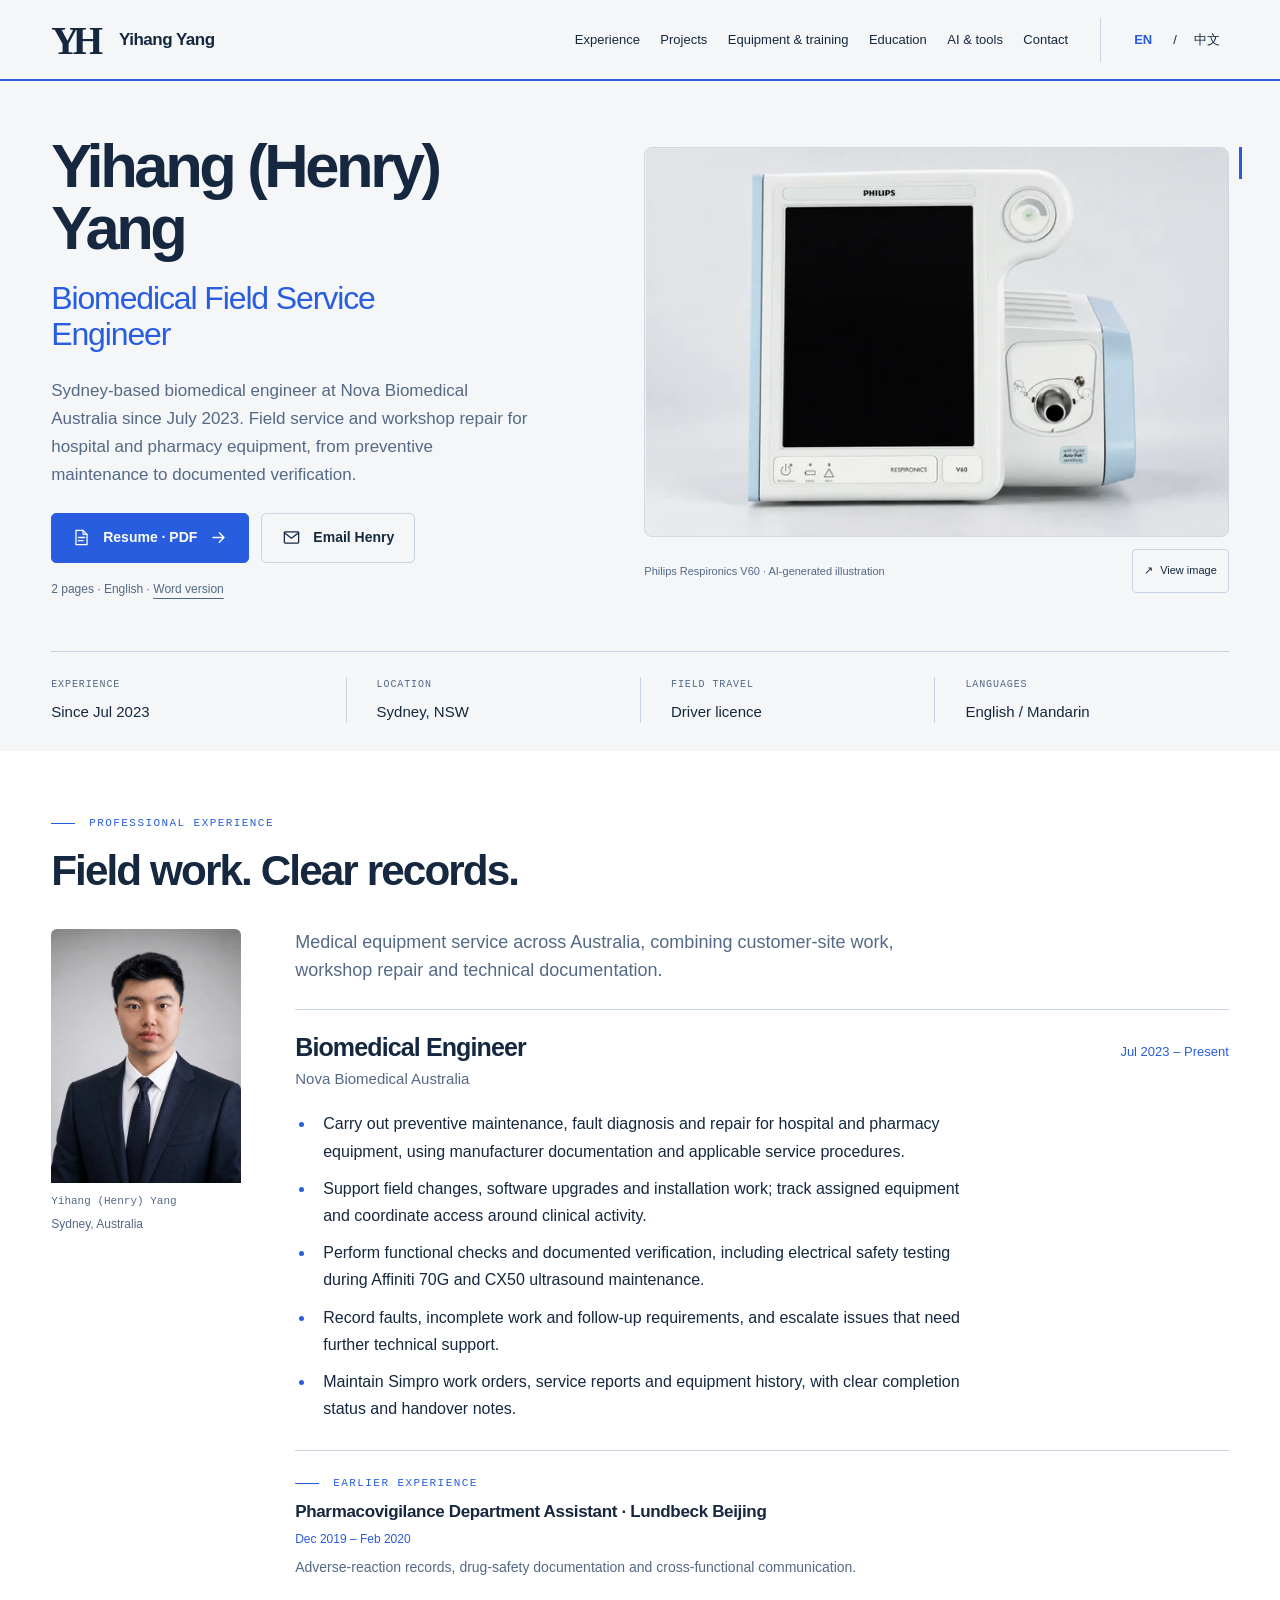
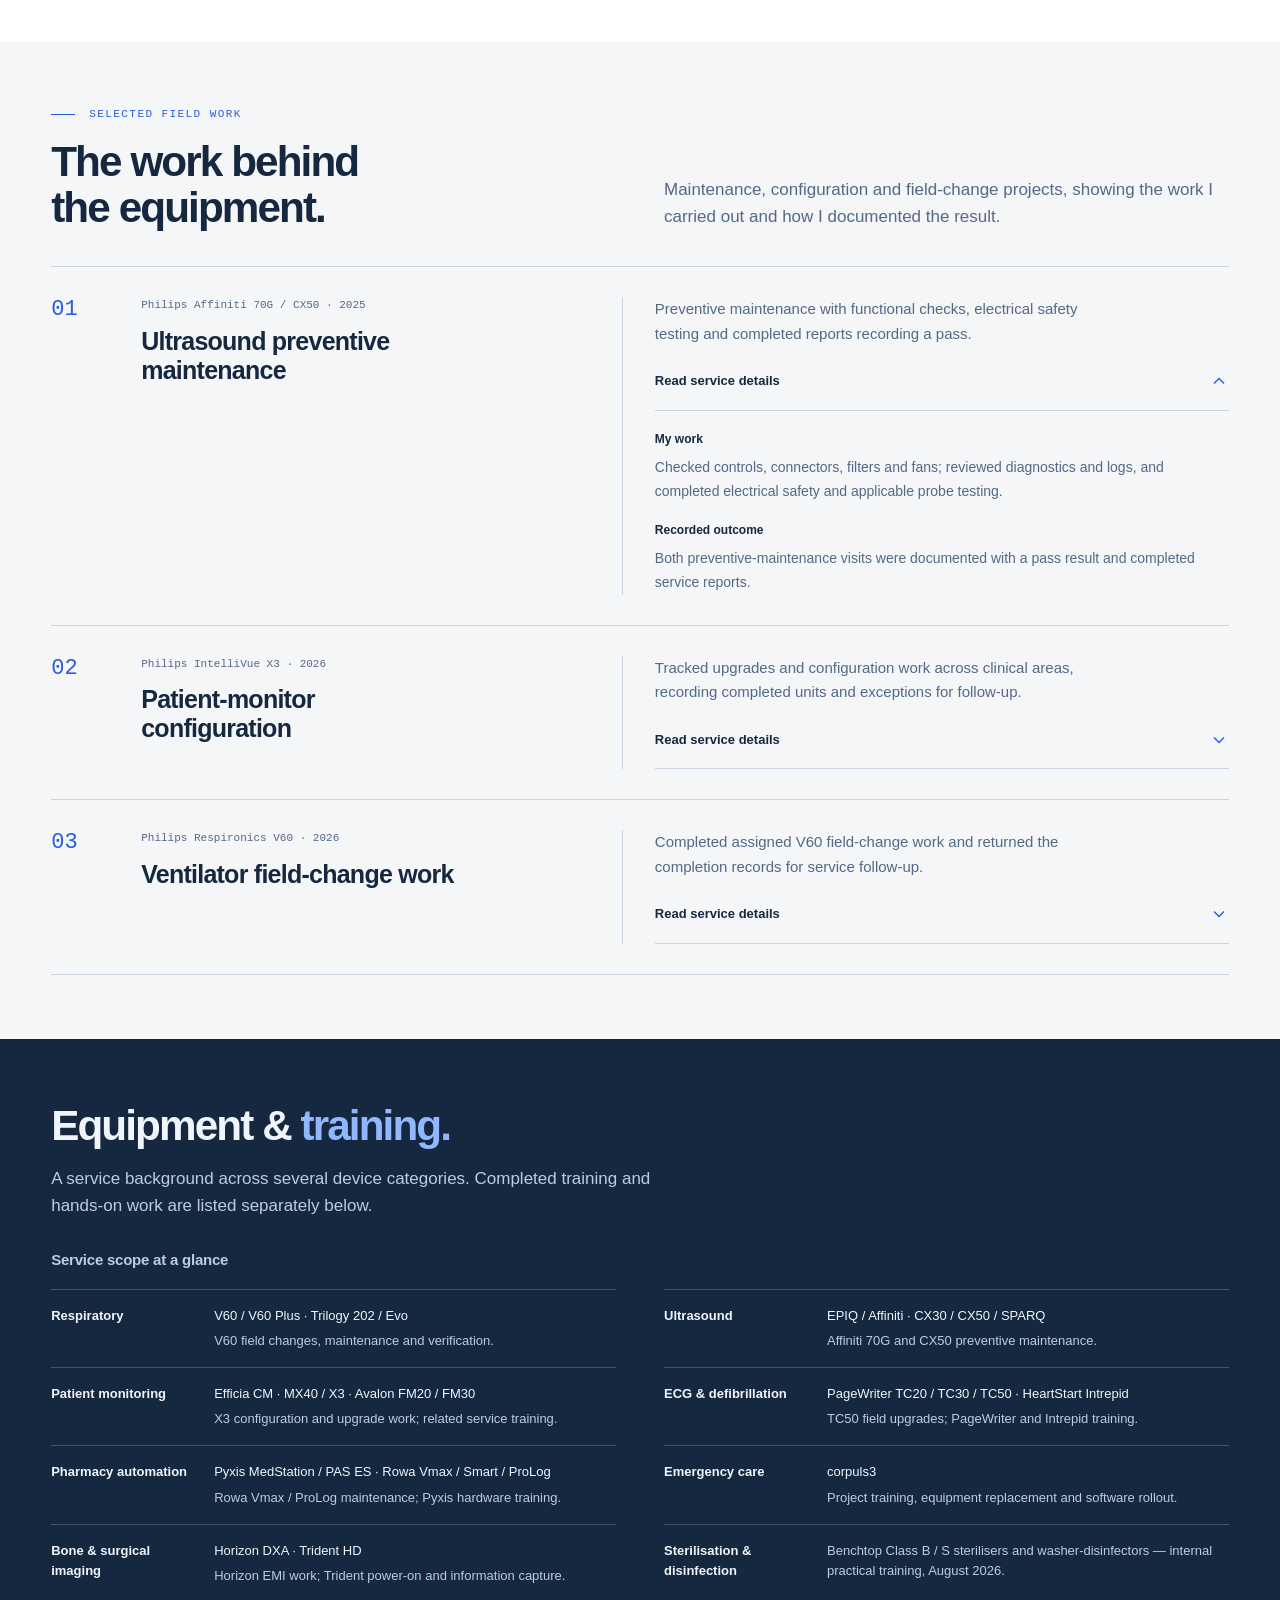
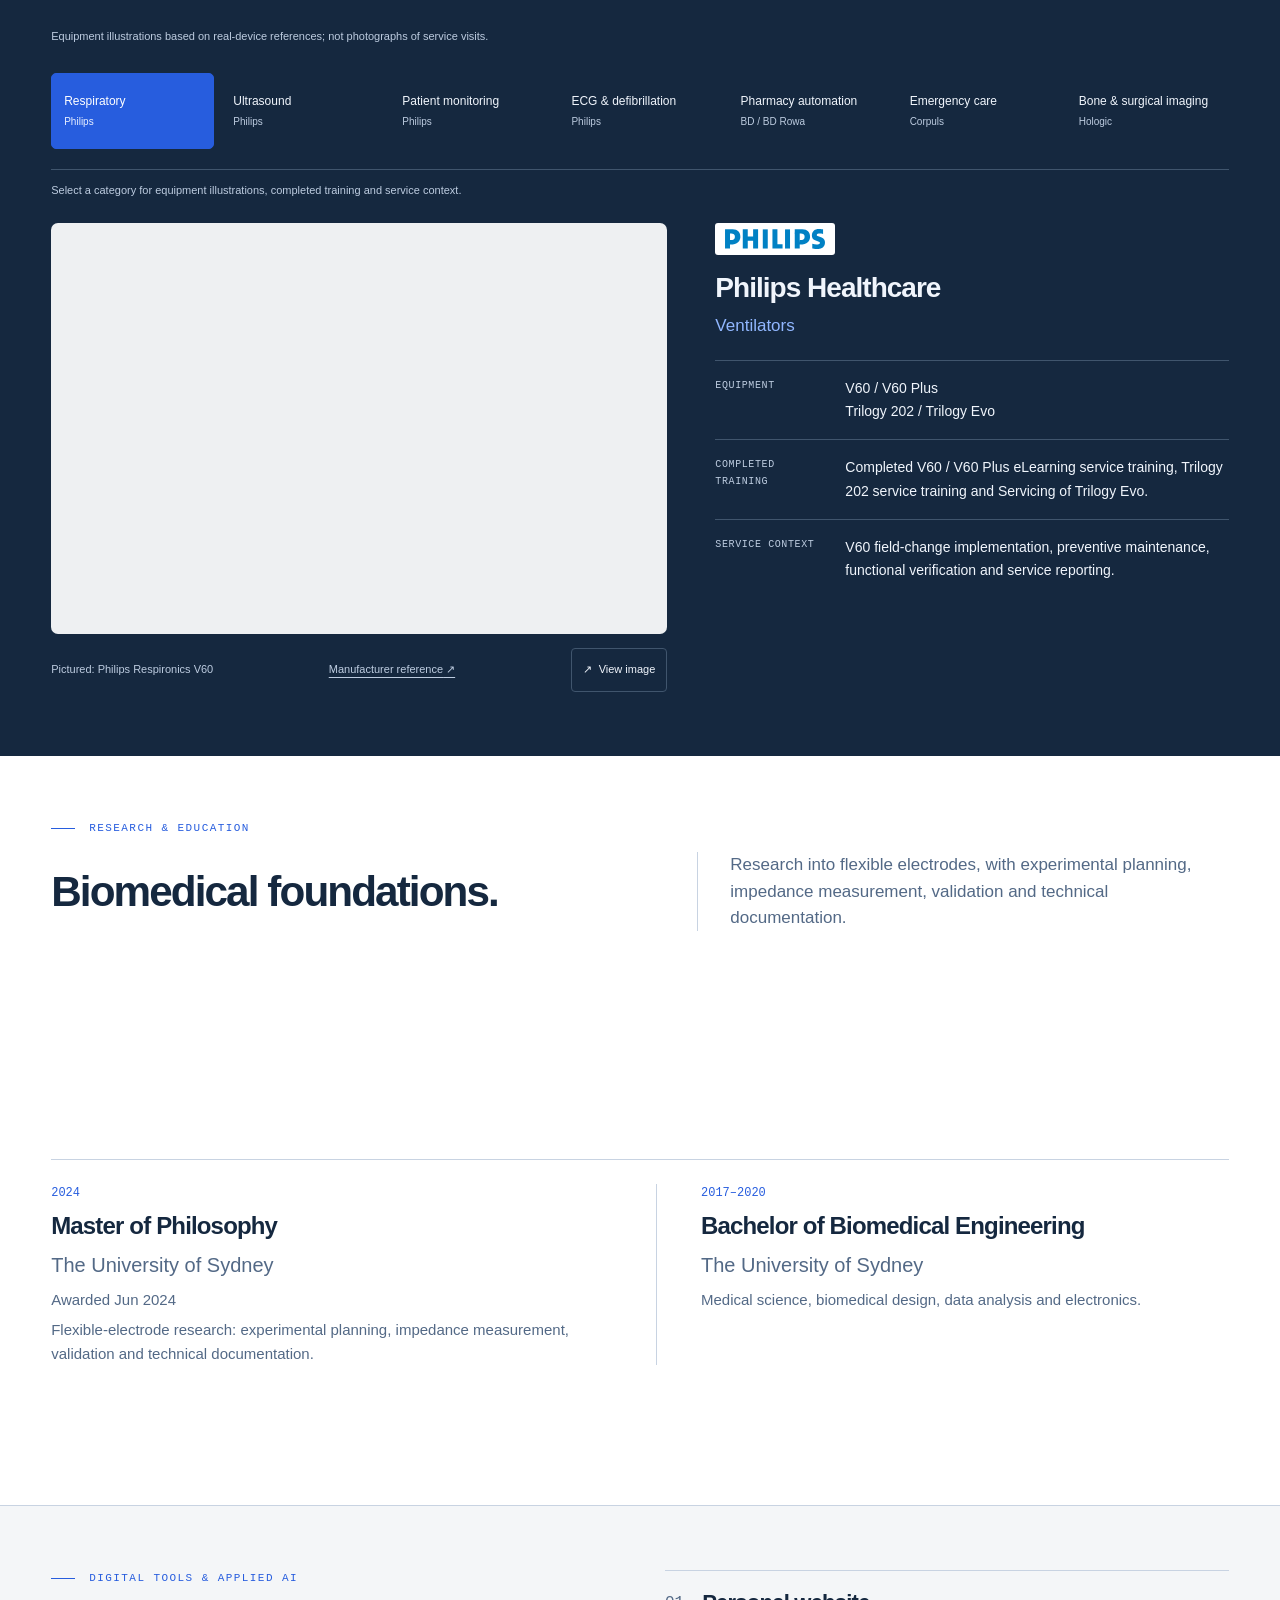
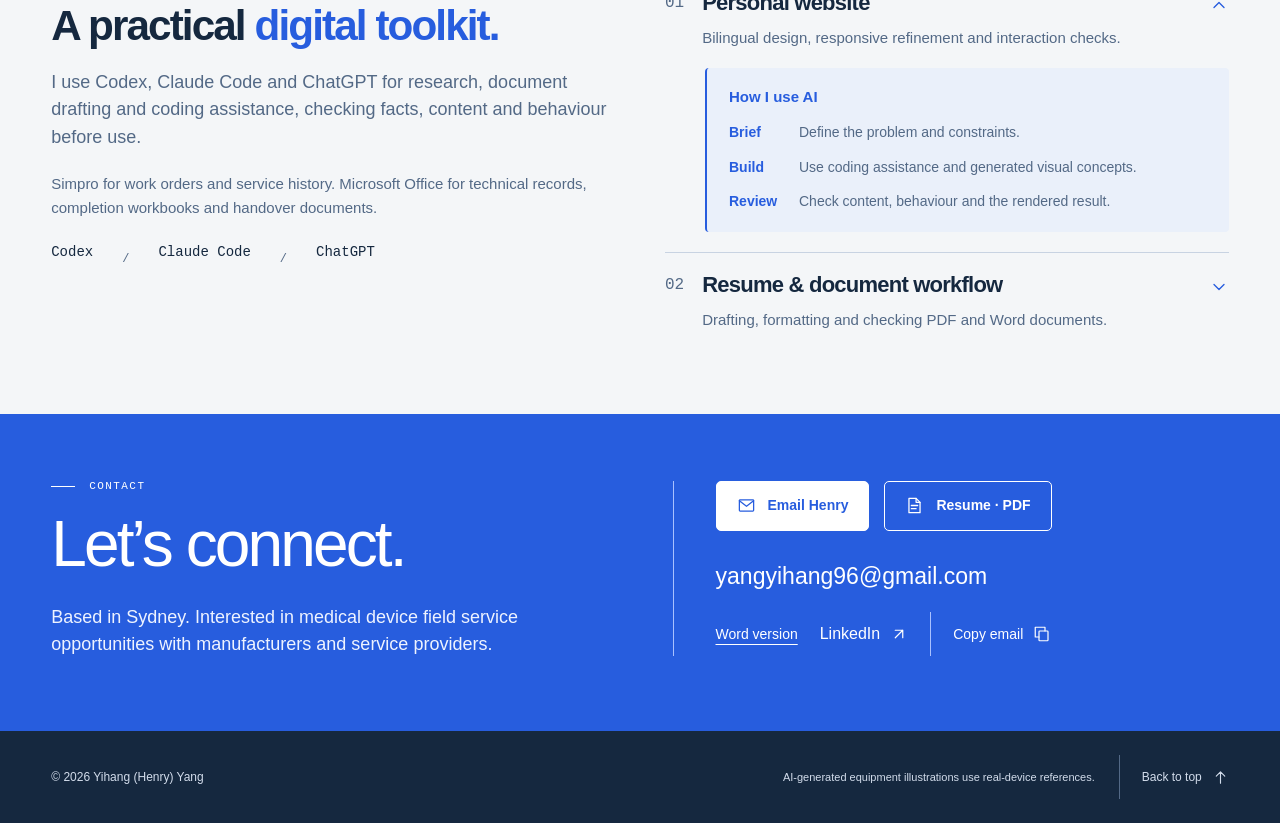
==== index.html @ 57eaf71b "Refine equipment photography and editorial portfolio interface" ====
<!DOCTYPE html>
<html lang="en">
  <head>
    <meta charset="utf-8">
    <meta name="viewport" content="width=device-width, initial-scale=1">
    <title>Yihang (Henry) Yang | Biomedical Field Service Engineer in Sydney</title>
    <meta name="description" content="Sydney-based Biomedical Field Service Engineer with three years at Nova Biomedical Australia. Ultrasound maintenance, patient-monitor upgrades, V60 field changes and documented verification.">
    <meta name="robots" content="index, follow">
    <meta http-equiv="Content-Security-Policy" content="default-src 'self'; base-uri 'self'; object-src 'none'; script-src 'self' 'sha256-/ZKvam4dsc36dxqBtHyh9seQR4iU91aRwgKZR4HlZPI='; script-src-elem 'self' 'sha256-/ZKvam4dsc36dxqBtHyh9seQR4iU91aRwgKZR4HlZPI='; script-src-attr 'none'; style-src 'self'; style-src-elem 'self'; style-src-attr 'none'; img-src 'self'; font-src 'none'; connect-src 'none'; form-action 'none'; frame-src 'none'; child-src 'none'; worker-src 'none'; media-src 'none'; manifest-src 'none'; require-trusted-types-for 'script'; trusted-types default; upgrade-insecure-requests">
    <meta name="referrer" content="strict-origin-when-cross-origin">
    <meta name="theme-color" content="#f4f6f8">
    <link rel="canonical" href="https://yangyihang96.com/">
    <meta property="og:type" content="website">
    <meta property="og:locale" content="en_AU">
    <meta property="og:site_name" content="Yihang Yang">
    <meta property="og:title" content="Yihang (Henry) Yang | Biomedical Field Service Engineer in Sydney">
    <meta property="og:description" content="Sydney-based Biomedical Field Service Engineer with three years at Nova Biomedical Australia. Ultrasound maintenance, patient-monitor upgrades, V60 field changes and documented verification.">
    <meta property="og:url" content="https://yangyihang96.com/">
    <meta property="og:image" content="https://yangyihang96.com/assets/studio-v18/social-v60.jpg">
    <meta property="og:image:secure_url" content="https://yangyihang96.com/assets/studio-v18/social-v60.jpg">
    <meta property="og:image:type" content="image/jpeg">
    <meta property="og:image:width" content="1280">
    <meta property="og:image:height" content="853">
    <meta property="og:image:alt" content="AI-generated Philips Respironics V60 illustration for Yihang Yang’s biomedical engineering portfolio">
    <meta name="twitter:card" content="summary_large_image">
    <meta name="twitter:title" content="Yihang (Henry) Yang | Biomedical Field Service Engineer in Sydney">
    <meta name="twitter:description" content="Sydney-based Biomedical Field Service Engineer with three years at Nova Biomedical Australia. Ultrasound maintenance, patient-monitor upgrades, V60 field changes and documented verification.">
    <meta name="twitter:image" content="https://yangyihang96.com/assets/studio-v18/social-v60.jpg">
    <meta name="twitter:image:alt" content="AI-generated Philips Respironics V60 illustration for Yihang Yang’s biomedical engineering portfolio">
    <link rel="icon" type="image/svg+xml" href="favicon.svg">
    <link rel="alternate icon" href="favicon.ico">
    <link rel="apple-touch-icon" href="apple-touch-icon.png">
    <script type="application/ld+json">
{
  "@context": "https://schema.org",
  "@type": "Person",
  "name": "Yihang (Henry) Yang",
  "alternateName": "Henry Yang",
  "jobTitle": "Biomedical Field Service Engineer",
  "description": "Sydney-based Biomedical Field Service Engineer with three years at Nova Biomedical Australia. Ultrasound maintenance, patient-monitor upgrades, V60 field changes and documented verification.",
  "url": "https://yangyihang96.com/",
  "image": "https://yangyihang96.com/assets/yihang-professional-headshot-formal-4k.jpg",
  "mainEntityOfPage": "https://yangyihang96.com/",
  "email": "mailto:yangyihang96@gmail.com",
  "address": {
    "@type": "PostalAddress",
    "addressLocality": "Sydney",
    "addressRegion": "NSW",
    "addressCountry": "AU"
  },
  "alumniOf": {
    "@type": "CollegeOrUniversity",
    "name": "The University of Sydney"
  },
  "worksFor": {
    "@type": "Organization",
    "name": "Nova Biomedical Australia",
    "url": "https://www.novabiomedical.com.au/"
  },
  "knowsLanguage": ["English", "Mandarin Chinese"],
  "knowsAbout": [
    "Biomedical field service",
    "Medical device maintenance",
    "Preventive maintenance",
    "Fault diagnosis",
    "Medical device repair",
    "Installation support",
    "Functional testing",
    "Performance verification",
    "Service documentation",
    "Simpro work orders"
  ],
  "sameAs": [
    "https://au.linkedin.com/in/henry-yang-9644382bb",
    "https://github.com/yangyihang96"
  ]
}
    </script>
    <script src="theme-init.js?v=portfolio-v18-20260912" integrity="sha384-1i3jTErOg4QQuD1xxvN5LwqWaoPwLPPMC9786uUVnEp7qYMAghSA/XSO4y+CdjpR" crossorigin="anonymous"></script>
    <link rel="stylesheet" href="styles.css?v=portfolio-v18-20260912" integrity="sha384-mA/DAsD6hPO/ApBS6kDN5VhCLO8C8XTMFZVNvoS0FVZcnAGvUdOWLMwhhEdulear" crossorigin="anonymous">
    <script defer src="script.js?v=portfolio-v18-20260912" integrity="sha384-npoXCA+tzReY40ZZki8B86uNLMu+Y4WCM3GyV/TsxQuhyII5bw8MasaJoiR+1OqA" crossorigin="anonymous"></script>
  </head>
  <body id="top" class="studio-site">
    <a class="skip-link" href="#main-content"><span data-i18n="skip">Skip to content</span></a>
    <header class="site-header" data-site-header><div class="header-inner">
      <a class="brand" href="#top"><span class="brand-mark">YH</span><span>Yihang Yang</span></a>
      <div class="header-actions" id="site-menu"><nav class="site-nav" aria-label="Primary navigation"><a href="#experience"><span data-i18n="navExperience">Experience</span></a><a href="#case-notes"><span data-i18n="navService">Projects</span></a><a href="#capabilities"><span data-i18n="navEquipment">Equipment &amp; training</span></a><a href="#study"><span data-i18n="navEducation">Education</span></a><a href="#ai-tools"><span data-i18n="navAi">AI &amp; tools</span></a><a href="#contact"><span data-i18n="navContact">Contact</span></a></nav></div>
      <div class="language-switch" role="group" aria-label="Language switcher"><button type="button" data-language-option="en" aria-pressed="true">EN</button><span aria-hidden="true">/</span><button type="button" data-language-option="zh" aria-pressed="false">中文</button></div>
      <button class="menu-toggle" type="button" data-menu-toggle aria-expanded="false" aria-controls="site-menu" aria-label="Open navigation"><span></span><span></span><span></span></button>
    </div></header>

    <main id="main-content" tabindex="-1">
      <section class="hero" aria-labelledby="hero-title">
        <div class="hero-stage">

          <div class="content hero-content"><div class="hero-main">
            <h1 id="hero-title"><span class="hero-name">Yihang (Henry) Yang</span><span class="hero-role" data-i18n="heroRole">Biomedical Field Service Engineer</span></h1>
            <p class="hero-subtitle" data-i18n="heroIntro">Sydney-based biomedical engineer at Nova Biomedical Australia since July 2023. Field service and workshop repair for hospital and pharmacy equipment, from preventive maintenance to documented verification.</p>
            <div class="hero-actions"><a class="button primary resume-link" href="assets/Henry_Yang_Biomedical_Engineer_Resume.pdf?v=portfolio-v18-20260912" type="application/pdf" download><svg class="icon" viewBox="0 0 24 24" fill="none" stroke="currentColor" stroke-width="1.6" stroke-linecap="round" stroke-linejoin="round" aria-hidden="true"><path d="M14 3H5v18h14V8l-5-5Z"/><path d="M14 3v5h5M8 12h8m-8 4h6"/></svg><span data-i18n="download">Resume · PDF</span><svg class="icon" viewBox="0 0 24 24" fill="none" stroke="currentColor" stroke-width="1.6" stroke-linecap="round" stroke-linejoin="round" aria-hidden="true"><path d="M5 12h14m-6-6 6 6-6 6"/></svg></a><a class="button secondary email-action" href="mailto:yangyihang96@gmail.com?subject=Biomedical%20field%20service%20opportunity"><svg class="icon" viewBox="0 0 24 24" fill="none" stroke="currentColor" stroke-width="1.6" stroke-linecap="round" stroke-linejoin="round" aria-hidden="true"><rect x="3" y="5" width="18" height="14" rx="1"/><path d="m3 6 9 7 9-7"/></svg><span data-i18n="email">Email Henry</span></a></div>
            <p class="resume-format"><span data-i18n="resumeFormat">2 pages · English</span> · <a class="word-link" href="assets/Henry_Yang_Biomedical_Engineer_Resume.docx?v=portfolio-v18-20260912" type="application/vnd.openxmlformats-officedocument.wordprocessingml.document" download><span data-i18n="wordDownload">Word version</span></a></p>
          </div></div>
          <figure class="hero-art">
            <picture class="hero-visual"><img src="assets/studio-v18/v60-1280.webp" srcset="assets/studio-v18/v60-640.webp 640w, assets/studio-v18/v60-1280.webp 1280w" sizes="(max-width: 900px) calc(100vw - 40px), 600px" width="1280" height="853" alt="" fetchpriority="high" loading="eager" decoding="async"></picture>
            <figcaption><span data-i18n="heroArtCaption">Philips Respironics V60 · AI-generated illustration</span><button class="art-zoom" type="button" data-art-zoom hidden><span aria-hidden="true">↗</span> <span data-i18n="viewImage">View image</span></button></figcaption>
          </figure>
        </div>
        <dl class="content hero-meta">
          <div><dt data-i18n="experienceLabel">Experience</dt><dd data-i18n="since">Since Jul 2023</dd></div>
          <div><dt data-i18n="locationLabel">Location</dt><dd>Sydney, NSW</dd></div>
          <div><dt data-i18n="travelLabel">Field travel</dt><dd data-i18n="licence">Driver licence</dd></div>
          <div><dt data-i18n="languagesLabel">Languages</dt><dd data-i18n="languages">English / Mandarin</dd></div>
        </dl>
      </section>

      <section id="experience" class="experience-section section-pad" aria-labelledby="experience-title">
<div class="content"><div class="chapter-heading"><p class="section-label" data-i18n="aboutLabel">Professional experience</p><h2 id="experience-title" data-i18n="experienceTitle">Field work. Clear records.</h2></div>
<div class="career-layout" id="fit-title"><aside class="career-portrait"><figure class="portrait"><img src="assets/yihang-professional-headshot-960.webp" srcset="assets/yihang-professional-headshot-960.webp 960w, assets/yihang-professional-headshot-1400.webp 1400w" sizes="(max-width: 700px) 128px, 168px" width="960" height="1502" alt="Yihang (Henry) Yang" loading="lazy" decoding="async"><figcaption>Yihang (Henry) Yang</figcaption></figure><p class="portrait-caption">Sydney, Australia</p></aside><div class="career-content">
<p class="section-intro" data-i18n="experienceIntro">Medical equipment service across Australia, combining customer-site work, workshop repair and technical documentation.</p>
<article class="current-role"><div class="role-heading"><div><h3 data-i18n="novaRole">Biomedical Engineer</h3><p class="company-name">Nova Biomedical Australia</p></div><p class="experience-date" data-i18n="novaDate">Jul 2023 – Present</p></div>
<ul class="career-bullets"><li data-i18n="novaBullet1">Carry out preventive maintenance, fault diagnosis and repair for hospital and pharmacy equipment, using manufacturer documentation and applicable service procedures.</li><li data-i18n="novaBullet2">Support field changes, software upgrades and installation work; track assigned equipment and coordinate access around clinical activity.</li><li data-i18n="novaBullet3">Perform functional checks and documented verification, including electrical safety testing during Affiniti 70G and CX50 ultrasound maintenance.</li><li data-i18n="novaBullet4">Record faults, incomplete work and follow-up requirements, and escalate issues that need further technical support.</li><li data-i18n="novaBullet5">Maintain Simpro work orders, service reports and equipment history, with clear completion status and handover notes.</li></ul></article>
<div class="earlier-role"><p class="section-label" data-i18n="earlierLabel">Earlier experience</p><h3><span data-i18n="lundbeckRole">Pharmacovigilance Department Assistant</span> · Lundbeck Beijing</h3><p class="experience-date" data-i18n="lundbeckDate">Dec 2019 – Feb 2020</p><p data-i18n="lundbeckIntro">Adverse-reaction records, drug-safety documentation and cross-functional communication.</p></div>
</div></div></div></section>

      <section id="case-notes" class="service-section section-pad" aria-labelledby="service-title"><div class="content"><div class="chapter-heading"><p class="section-label" data-i18n="serviceLabel">Selected field work</p><h2 id="service-title" data-i18n="serviceTitle">The work behind the equipment.</h2><p class="section-intro" data-i18n="serviceIntro">Maintenance, configuration and field-change projects, showing the work I carried out and how I documented the result.</p></div><div class="field-projects"><article class="field-project"><p class="project-index">01</p><div class="project-heading"><p class="project-context" data-i18n="caseUltrasoundContext">Philips Affiniti 70G / CX50 · 2025</p><h3 data-i18n="caseUltrasoundTitle">Ultrasound preventive maintenance</h3></div><div class="project-evidence"><p class="project-summary" data-i18n="caseUltrasoundSummary">Preventive maintenance with functional checks, electrical safety testing and completed reports recording a pass.</p><details open><summary><span data-i18n="caseDetails">Read service details</span><svg class="icon" viewBox="0 0 24 24" fill="none" stroke="currentColor" stroke-width="1.6" aria-hidden="true"><path d="m6 9 6 6 6-6"/></svg></summary><dl class="case-body"><div><dt data-i18n="caseActionLabel">My work</dt><dd data-i18n="caseUltrasoundAction">Checked controls, connectors, filters and fans; reviewed diagnostics and logs, and completed electrical safety and applicable probe testing.</dd></div><div><dt data-i18n="caseResultLabel">Recorded outcome</dt><dd data-i18n="caseUltrasoundResult">Both preventive-maintenance visits were documented with a pass result and completed service reports.</dd></div></dl></details></div></article><article class="field-project"><p class="project-index">02</p><div class="project-heading"><p class="project-context" data-i18n="caseMonitorContext">Philips IntelliVue X3 · 2026</p><h3 data-i18n="caseMonitorTitle">Patient-monitor configuration</h3></div><div class="project-evidence"><p class="project-summary" data-i18n="caseMonitorSummary">Tracked upgrades and configuration work across clinical areas, recording completed units and exceptions for follow-up.</p><details><summary><span data-i18n="caseDetails">Read service details</span><svg class="icon" viewBox="0 0 24 24" fill="none" stroke="currentColor" stroke-width="1.6" aria-hidden="true"><path d="m6 9 6 6 6-6"/></svg></summary><dl class="case-body"><div><dt data-i18n="caseActionLabel">My work</dt><dd data-i18n="caseMonitorAction">Worked through assigned X3 configuration and upgrade lists, checked device options and maintained completion workbooks for the clinical areas.</dd></div><div><dt data-i18n="caseResultLabel">Recorded outcome</dt><dd data-i18n="caseMonitorResult">Submitted completion records for the located units in the assigned areas. Unlocated equipment, a missing C12 option and access restricted by occupied theatres were recorded for follow-up.</dd></div></dl></details></div></article><article class="field-project"><p class="project-index">03</p><div class="project-heading"><p class="project-context" data-i18n="caseV60Context">Philips Respironics V60 · 2026</p><h3 data-i18n="caseV60Title">Ventilator field-change work</h3></div><div class="project-evidence"><p class="project-summary" data-i18n="caseV60Summary">Completed assigned V60 field-change work and returned the completion records for service follow-up.</p><details><summary><span data-i18n="caseDetails">Read service details</span><svg class="icon" viewBox="0 0 24 24" fill="none" stroke="currentColor" stroke-width="1.6" aria-hidden="true"><path d="m6 9 6 6 6-6"/></svg></summary><dl class="case-body"><div><dt data-i18n="caseActionLabel">My work</dt><dd data-i18n="caseV60Action">Carried out assigned V60 field-change work and collated the remaining completion records for handover.</dd></div><div><dt data-i18n="caseResultLabel">Recorded outcome</dt><dd data-i18n="caseV60Result">The remaining assigned V60 field-change work was completed and reported in April 2026.</dd></div></dl></details></div></article></div></div></section>

      <section id="capabilities" class="equipment-section section-pad" aria-labelledby="equipment-title">
        <div class="content">
          <div class="equipment-heading" id="partners-title"><h2 id="equipment-title"><span data-i18n="equipmentTitle">Equipment &amp;</span> <span class="accent" data-i18n="equipmentTitleAccent">training.</span></h2><p class="section-intro" data-i18n="equipmentIntro">A service background across several device categories. Completed training and hands-on work are listed separately below.</p></div>
          <div class="equipment-overview" aria-labelledby="scope-title"><h3 id="scope-title" data-i18n="equipmentOverviewLabel">Service scope at a glance</h3><dl class="scope-grid"><div><dt data-i18n="scope0Title">Respiratory</dt><dd><strong data-i18n="scope0Models">V60 / V60 Plus · Trilogy 202 / Evo</strong><span data-i18n="scope0Body">V60 field changes, maintenance and verification.</span></dd></div><div><dt data-i18n="scope1Title">Ultrasound</dt><dd><strong data-i18n="scope1Models">EPIQ / Affiniti · CX30 / CX50 / SPARQ</strong><span data-i18n="scope1Body">Affiniti 70G and CX50 preventive maintenance.</span></dd></div><div><dt data-i18n="scope2Title">Patient monitoring</dt><dd><strong data-i18n="scope2Models">Efficia CM · MX40 / X3 · Avalon FM20 / FM30</strong><span data-i18n="scope2Body">X3 configuration and upgrade work; related service training.</span></dd></div><div><dt data-i18n="scope3Title">ECG &amp; defibrillation</dt><dd><strong data-i18n="scope3Models">PageWriter TC20 / TC30 / TC50 · HeartStart Intrepid</strong><span data-i18n="scope3Body">TC50 field upgrades; PageWriter and Intrepid training.</span></dd></div><div><dt data-i18n="scope4Title">Pharmacy automation</dt><dd><strong data-i18n="scope4Models">Pyxis MedStation / PAS ES · Rowa Vmax / Smart / ProLog</strong><span data-i18n="scope4Body">Rowa Vmax / ProLog maintenance; Pyxis hardware training.</span></dd></div><div><dt data-i18n="scope5Title">Emergency care</dt><dd><strong data-i18n="scope5Models">corpuls3</strong><span data-i18n="scope5Body">Project training, equipment replacement and software rollout.</span></dd></div><div><dt data-i18n="scope6Title">Bone &amp; surgical imaging</dt><dd><strong data-i18n="scope6Models">Horizon DXA · Trident HD</strong><span data-i18n="scope6Body">Horizon EMI work; Trident power-on and information capture.</span></dd></div><div><dt data-i18n="sterilizerTitle">Sterilisation &amp; disinfection</dt><dd><span data-i18n="sterilizerScope">Benchtop Class B / S sterilisers and washer-disinfectors — internal practical training, August 2026.</span></dd></div></dl></div>
<p class="illustration-note" data-i18n="illustrationNote">Equipment illustrations based on real-device references; not photographs of service visits.</p>
<div class="equipment-layout" data-equipment>
            <div class="platform-navigation" data-platform-navigation hidden><div class="platform-tabs" data-platform-tabs role="tablist" aria-label="Equipment platforms">
<button type="button" id="tab-philips" role="tab" data-platform="philips" aria-controls="platform-philips" aria-selected="true" tabindex="0"><span><strong data-i18n="philipsTab">Respiratory</strong><small>Philips</small></span><svg class="icon" viewBox="0 0 24 24" fill="none" stroke="currentColor" stroke-width="1.6" stroke-linecap="round" stroke-linejoin="round" aria-hidden="true"><path d="m6 9 6 6 6-6"/></svg></button>
<button type="button" id="tab-philips-ultrasound" role="tab" data-platform="philips-ultrasound" aria-controls="platform-philips-ultrasound" aria-selected="false" tabindex="-1"><span><strong data-i18n="ultrasoundTab">Ultrasound</strong><small>Philips</small></span><svg class="icon" viewBox="0 0 24 24" fill="none" stroke="currentColor" stroke-width="1.6" stroke-linecap="round" stroke-linejoin="round" aria-hidden="true"><path d="m6 9 6 6 6-6"/></svg></button>
<button type="button" id="tab-philips-monitor" role="tab" data-platform="philips-monitor" aria-controls="platform-philips-monitor" aria-selected="false" tabindex="-1"><span><strong data-i18n="monitorTab">Patient monitoring</strong><small>Philips</small></span><svg class="icon" viewBox="0 0 24 24" fill="none" stroke="currentColor" stroke-width="1.6" stroke-linecap="round" stroke-linejoin="round" aria-hidden="true"><path d="m6 9 6 6 6-6"/></svg></button>
<button type="button" id="tab-philips-ecg" role="tab" data-platform="philips-ecg" aria-controls="platform-philips-ecg" aria-selected="false" tabindex="-1"><span><strong data-i18n="ecgTab">ECG &amp; defibrillation</strong><small>Philips</small></span><svg class="icon" viewBox="0 0 24 24" fill="none" stroke="currentColor" stroke-width="1.6" stroke-linecap="round" stroke-linejoin="round" aria-hidden="true"><path d="m6 9 6 6 6-6"/></svg></button>
<button type="button" id="tab-bd" role="tab" data-platform="bd" aria-controls="platform-bd" aria-selected="false" tabindex="-1"><span><strong data-i18n="bdTab">Pharmacy automation</strong><small>BD / BD Rowa</small></span><svg class="icon" viewBox="0 0 24 24" fill="none" stroke="currentColor" stroke-width="1.6" stroke-linecap="round" stroke-linejoin="round" aria-hidden="true"><path d="m6 9 6 6 6-6"/></svg></button>
<button type="button" id="tab-corpuls" role="tab" data-platform="corpuls" aria-controls="platform-corpuls" aria-selected="false" tabindex="-1"><span><strong data-i18n="corpulsTab">Emergency care</strong><small>Corpuls</small></span><svg class="icon" viewBox="0 0 24 24" fill="none" stroke="currentColor" stroke-width="1.6" stroke-linecap="round" stroke-linejoin="round" aria-hidden="true"><path d="m6 9 6 6 6-6"/></svg></button>
<button type="button" id="tab-hologic" role="tab" data-platform="hologic" aria-controls="platform-hologic" aria-selected="false" tabindex="-1"><span><strong data-i18n="hologicTab">Bone &amp; surgical imaging</strong><small>Hologic</small></span><svg class="icon" viewBox="0 0 24 24" fill="none" stroke="currentColor" stroke-width="1.6" stroke-linecap="round" stroke-linejoin="round" aria-hidden="true"><path d="m6 9 6 6 6-6"/></svg></button>
</div><p class="platform-hint" data-i18n="platformHint">Select a category for equipment illustrations, completed training and service context.</p></div>
            <div class="platform-panels"><article class="platform-panel" id="platform-philips" data-platform-panel="philips" aria-labelledby="platform-title-philips">
<figure class="platform-art"><picture><img src="assets/studio-v18/v60-1280.webp" srcset="assets/studio-v18/v60-640.webp 640w, assets/studio-v18/v60-1280.webp 1280w" sizes="(max-width: 700px) calc(100vw - 40px), 680px" width="1280" height="853" alt="" loading="lazy" decoding="async"></picture><figcaption><span data-i18n="philipsArtCaption">Pictured: Philips Respironics V60</span><a class="reference-link" href="https://images.philips.com/is/content/PhilipsConsumer/Campaigns/HC20140401_DG/Documents/V60-quick-reference-guide.pdf" target="_blank" rel="noopener noreferrer"><span data-i18n="officialReference">Manufacturer reference</span><span aria-hidden="true"> ↗</span></a><button class="art-zoom" type="button" data-art-zoom hidden><span aria-hidden="true">↗</span> <span data-i18n="viewImage">View image</span></button></figcaption></figure>
<div class="platform-copy"><div class="platform-logo"><img src="assets/logo-philips.svg" alt="Philips Healthcare logo" width="800" height="160" loading="lazy" decoding="async"></div><h3 id="platform-title-philips">Philips Healthcare</h3><p class="platform-category" data-i18n="philipsCategory">Ventilators</p>
<dl class="platform-details"><div><dt data-i18n="equipmentLabel">Equipment</dt><dd><span data-i18n="philipsEquipment0">V60 / V60 Plus</span><span data-i18n="philipsEquipment1">Trilogy 202 / Trilogy Evo</span></dd></div><div><dt data-i18n="trainingLabel">Completed training</dt><dd data-i18n="philipsTraining">Completed V60 / V60 Plus eLearning service training, Trilogy 202 service training and Servicing of Trilogy Evo.</dd></div><div><dt data-i18n="serviceContext">Service context</dt><dd data-i18n="philipsScope">V60 field-change implementation, preventive maintenance, functional verification and service reporting.</dd></div></dl></div></article>
<article class="platform-panel" id="platform-philips-ultrasound" data-platform-panel="philips-ultrasound" aria-labelledby="platform-title-philips-ultrasound">
<figure class="platform-art"><picture data-deferred-art hidden><img data-src="assets/studio-v18/ultrasound-1280.webp" data-srcset="assets/studio-v18/ultrasound-640.webp 640w, assets/studio-v18/ultrasound-1280.webp 1280w" sizes="(max-width: 700px) calc(100vw - 40px), 680px" width="1280" height="853" alt="" loading="lazy" decoding="async"></picture><noscript><img src="assets/studio-v18/ultrasound-1280.webp" srcset="assets/studio-v18/ultrasound-640.webp 640w, assets/studio-v18/ultrasound-1280.webp 1280w" sizes="(max-width: 700px) calc(100vw - 40px), 680px" width="1280" height="853" alt="" loading="lazy" decoding="async"></noscript><figcaption><span data-i18n="ultrasoundArtCaption">Pictured: Philips Affiniti 70</span><a class="reference-link" href="https://www.usa.philips.com/c-dam/b2bhc/us/Products/Ultrasound/Affiniti70/Affiniti_A_smart%20investment_TCO_DS_FNL.PDF" target="_blank" rel="noopener noreferrer"><span data-i18n="officialReference">Manufacturer reference</span><span aria-hidden="true"> ↗</span></a><button class="art-zoom" type="button" data-art-zoom hidden><span aria-hidden="true">↗</span> <span data-i18n="viewImage">View image</span></button></figcaption></figure>
<div class="platform-copy"><div class="platform-logo"><img src="assets/logo-philips.svg" alt="Philips Healthcare logo" width="800" height="160" loading="lazy" decoding="async"></div><h3 id="platform-title-philips-ultrasound">Philips Healthcare</h3><p class="platform-category" data-i18n="ultrasoundCategory">Cart-based &amp; compact ultrasound</p>
<dl class="platform-details"><div><dt data-i18n="equipmentLabel">Equipment</dt><dd><span data-i18n="ultrasoundEquipment0">EPIQ / Affiniti</span><span data-i18n="ultrasoundEquipment1">CX30 / CX50 / SPARQ</span></dd></div><div><dt data-i18n="trainingLabel">Completed training</dt><dd data-i18n="ultrasoundTraining">Ultrasound Essentials, EPIQ and Affiniti local training, and CX30 / CX50 / SPARQ FSE training, Sydney, March 2023. Related eLearning also completed.</dd></div><div><dt data-i18n="serviceContext">Service context</dt><dd data-i18n="ultrasoundScope">Affiniti 70G and CX50 preventive maintenance: controls, connectors, filters and diagnostic checks, electrical safety testing and documented verification.</dd></div></dl></div></article>
<article class="platform-panel" id="platform-philips-monitor" data-platform-panel="philips-monitor" aria-labelledby="platform-title-philips-monitor">
<figure class="platform-art"><picture data-deferred-art hidden><img data-src="assets/studio-v18/monitor-1280.webp" data-srcset="assets/studio-v18/monitor-640.webp 640w, assets/studio-v18/monitor-1280.webp 1280w" sizes="(max-width: 700px) calc(100vw - 40px), 680px" width="1280" height="853" alt="" loading="lazy" decoding="async"></picture><noscript><img src="assets/studio-v18/monitor-1280.webp" srcset="assets/studio-v18/monitor-640.webp 640w, assets/studio-v18/monitor-1280.webp 1280w" sizes="(max-width: 700px) calc(100vw - 40px), 680px" width="1280" height="853" alt="" loading="lazy" decoding="async"></noscript><figcaption><span data-i18n="monitorArtCaption">Pictured: Philips Efficia CM150</span><a class="reference-link" href="https://images.philips.com/is/image/philipsconsumer/4ebad747f8174ae79485a48e011fb9ba?wid=1400&amp;fmt=jpeg" target="_blank" rel="noopener noreferrer"><span data-i18n="officialReference">Manufacturer reference</span><span aria-hidden="true"> ↗</span></a><button class="art-zoom" type="button" data-art-zoom hidden><span aria-hidden="true">↗</span> <span data-i18n="viewImage">View image</span></button></figcaption></figure>
<div class="platform-copy"><div class="platform-logo"><img src="assets/logo-philips.svg" alt="Philips Healthcare logo" width="800" height="160" loading="lazy" decoding="async"></div><h3 id="platform-title-philips-monitor">Philips Healthcare</h3><p class="platform-category" data-i18n="monitorCategory">Bedside, telemetry &amp; fetal monitoring</p>
<dl class="platform-details"><div><dt data-i18n="equipmentLabel">Equipment</dt><dd><span data-i18n="monitorEquipment0">Efficia CM10 / CM12 / CM100 / CM120 / CM150</span><span data-i18n="monitorEquipment1">IntelliVue MX40 / X3</span><span data-i18n="monitorEquipment2">Avalon FM20 / FM30</span></dd></div><div><dt data-i18n="trainingLabel">Completed training</dt><dd data-i18n="monitorTraining">Efficia CM series service training; MX40 installation and service courses; Avalon FM20 / FM30 support training.</dd></div><div><dt data-i18n="serviceContext">Service context</dt><dd data-i18n="monitorScope">IntelliVue X3 configuration and software rollout, equipment-option checks, completion records and clinical-area verification support.</dd></div></dl></div></article>
<article class="platform-panel" id="platform-philips-ecg" data-platform-panel="philips-ecg" aria-labelledby="platform-title-philips-ecg">
<figure class="platform-art"><picture data-deferred-art hidden><img data-src="assets/studio-v18/ecg-1280.webp" data-srcset="assets/studio-v18/ecg-640.webp 640w, assets/studio-v18/ecg-1280.webp 1280w" sizes="(max-width: 700px) calc(100vw - 40px), 680px" width="1280" height="853" alt="" loading="lazy" decoding="async"></picture><noscript><img src="assets/studio-v18/ecg-1280.webp" srcset="assets/studio-v18/ecg-640.webp 640w, assets/studio-v18/ecg-1280.webp 1280w" sizes="(max-width: 700px) calc(100vw - 40px), 680px" width="1280" height="853" alt="" loading="lazy" decoding="async"></noscript><figcaption><span data-i18n="ecgArtCaption">Pictured: Philips PageWriter TC50</span><a class="reference-link" href="https://www.documents.philips.com/doclib/enc/5950412/PageWriter_TC50_cardiograph_with_DXL_16_-_Always_in_Touch_%28ENG%29.pdf" target="_blank" rel="noopener noreferrer"><span data-i18n="officialReference">Manufacturer reference</span><span aria-hidden="true"> ↗</span></a><button class="art-zoom" type="button" data-art-zoom hidden><span aria-hidden="true">↗</span> <span data-i18n="viewImage">View image</span></button></figcaption></figure>
<div class="platform-copy"><div class="platform-logo"><img src="assets/logo-philips.svg" alt="Philips Healthcare logo" width="800" height="160" loading="lazy" decoding="async"></div><h3 id="platform-title-philips-ecg">Philips Healthcare</h3><p class="platform-category" data-i18n="ecgCategory">Diagnostic ECG / monitor-defibrillators</p>
<dl class="platform-details"><div><dt data-i18n="equipmentLabel">Equipment</dt><dd><span data-i18n="ecgEquipment0">PageWriter TC20 / TC30 / TC50</span><span data-i18n="ecgEquipment1">HeartStart Intrepid</span></dd></div><div><dt data-i18n="trainingLabel">Completed training</dt><dd data-i18n="ecgTraining">PageWriter TC Family TC20 / 30 / 50 course, November 2023; HeartStart Intrepid Monitor Defibrillator Service Training, March 2025.</dd></div><div><dt data-i18n="serviceContext">Service context</dt><dd data-i18n="ecgScope">PageWriter TC50 field-upgrade work and service reporting. HeartStart Intrepid is included here as completed service training.</dd></div></dl></div></article>
<article class="platform-panel" id="platform-bd" data-platform-panel="bd" aria-labelledby="platform-title-bd">
<figure class="platform-art"><picture data-deferred-art hidden><img data-src="assets/studio-v18/bd-1280.webp" data-srcset="assets/studio-v18/bd-640.webp 640w, assets/studio-v18/bd-1280.webp 1280w" sizes="(max-width: 700px) calc(100vw - 40px), 680px" width="1280" height="853" alt="" loading="lazy" decoding="async"></picture><noscript><img src="assets/studio-v18/bd-1280.webp" srcset="assets/studio-v18/bd-640.webp 640w, assets/studio-v18/bd-1280.webp 1280w" sizes="(max-width: 700px) calc(100vw - 40px), 680px" width="1280" height="853" alt="" loading="lazy" decoding="async"></noscript><figcaption><span data-i18n="bdArtCaption">Pictured: BD Rowa Vmax</span><a class="reference-link" href="https://rowa.de/content/media/BD_Rowa_Vmax_EN.pdf" target="_blank" rel="noopener noreferrer"><span data-i18n="officialReference">Manufacturer reference</span><span aria-hidden="true"> ↗</span></a><button class="art-zoom" type="button" data-art-zoom hidden><span aria-hidden="true">↗</span> <span data-i18n="viewImage">View image</span></button></figcaption></figure>
<div class="platform-copy"><div class="platform-logo"><img src="assets/logo-bd.svg" alt="BD / BD Rowa logo" width="147" height="59" loading="lazy" decoding="async"></div><h3 id="platform-title-bd">BD / BD Rowa</h3><p class="platform-category" data-i18n="bdCategory">Medication management / pharmacy automation</p>
<dl class="platform-details"><div><dt data-i18n="equipmentLabel">Equipment</dt><dd><span data-i18n="bdEquipment0">Pyxis MedStation / PAS ES</span><span data-i18n="bdEquipment1">Rowa Vmax / Rowa Smart / ProLog</span></dd></div><div><dt data-i18n="trainingLabel">Completed training</dt><dd data-i18n="bdTraining">FIX 100 Dispensing Service Basic Training and Pyxis MedStation &amp; PAS ES Hardware FIX 100, January 2024.</dd></div><div><dt data-i18n="serviceContext">Service context</dt><dd data-i18n="bdScope">Rowa Vmax and ProLog preventive maintenance, pharmacy field call-outs, fault findings and service handover.</dd></div></dl></div></article>
<article class="platform-panel" id="platform-corpuls" data-platform-panel="corpuls" aria-labelledby="platform-title-corpuls">
<figure class="platform-art"><picture data-deferred-art hidden><img data-src="assets/studio-v18/corpuls-1280.webp" data-srcset="assets/studio-v18/corpuls-640.webp 640w, assets/studio-v18/corpuls-1280.webp 1280w" sizes="(max-width: 700px) calc(100vw - 40px), 680px" width="1280" height="853" alt="" loading="lazy" decoding="async"></picture><noscript><img src="assets/studio-v18/corpuls-1280.webp" srcset="assets/studio-v18/corpuls-640.webp 640w, assets/studio-v18/corpuls-1280.webp 1280w" sizes="(max-width: 700px) calc(100vw - 40px), 680px" width="1280" height="853" alt="" loading="lazy" decoding="async"></noscript><figcaption><span data-i18n="corpulsArtCaption">Pictured: corpuls3 modules</span><a class="reference-link" href="https://corpuls.world/wAssets/img/produkte/corpuls3/weblication/wThumbnails/8e3a05a9-564810d5@ll.jpg?1712740670" target="_blank" rel="noopener noreferrer"><span data-i18n="officialReference">Manufacturer reference</span><span aria-hidden="true"> ↗</span></a><button class="art-zoom" type="button" data-art-zoom hidden><span aria-hidden="true">↗</span> <span data-i18n="viewImage">View image</span></button></figcaption></figure>
<div class="platform-copy"><div class="platform-logo"><img src="assets/logo-device-technologies.svg" alt="Device Technologies / Corpuls logo" width="646" height="149" loading="lazy" decoding="async"></div><h3 id="platform-title-corpuls">Device Technologies / Corpuls</h3><p class="platform-category" data-i18n="corpulsCategory">Monitoring / defibrillation</p>
<dl class="platform-details"><div><dt data-i18n="equipmentLabel">Equipment</dt><dd><span data-i18n="corpulsEquipment0">corpuls3 modular monitor-defibrillator</span></dd></div><div><dt data-i18n="trainingLabel">Completed training</dt><dd data-i18n="corpulsTraining">Software-update project training followed by field rollout work in 2026.</dd></div><div><dt data-i18n="serviceContext">Service context</dt><dd data-i18n="corpulsScope">Device exchange and software-upgrade rollout, workshop preparation, completion tracking and service handover.</dd></div></dl></div></article>
<article class="platform-panel" id="platform-hologic" data-platform-panel="hologic" aria-labelledby="platform-title-hologic">
<figure class="platform-art"><picture data-deferred-art hidden><img data-src="assets/studio-v18/horizon-1280.webp" data-srcset="assets/studio-v18/horizon-640.webp 640w, assets/studio-v18/horizon-1280.webp 1280w" sizes="(max-width: 700px) calc(100vw - 40px), 680px" width="1280" height="853" alt="" loading="lazy" decoding="async"></picture><noscript><img src="assets/studio-v18/horizon-1280.webp" srcset="assets/studio-v18/horizon-640.webp 640w, assets/studio-v18/horizon-1280.webp 1280w" sizes="(max-width: 700px) calc(100vw - 40px), 680px" width="1280" height="853" alt="" loading="lazy" decoding="async"></noscript><figcaption><span data-i18n="hologicArtCaption">Pictured: Hologic Horizon DXA</span><a class="reference-link" href="https://www.hologic.com/sites/default/files/styles/banner_product_page_1070_x_540_/public/2021/04/Hologic_Horizon%C2%AE%20DXA%20System.jpg" target="_blank" rel="noopener noreferrer"><span data-i18n="officialReference">Manufacturer reference</span><span aria-hidden="true"> ↗</span></a><button class="art-zoom" type="button" data-art-zoom hidden><span aria-hidden="true">↗</span> <span data-i18n="viewImage">View image</span></button></figcaption></figure>
<div class="platform-copy"><div class="platform-logo"><img src="assets/logo-hologic.svg" alt="Hologic logo" width="778" height="141" loading="lazy" decoding="async"></div><h3 id="platform-title-hologic">Hologic</h3><p class="platform-category" data-i18n="hologicCategory">DXA / specimen radiography</p>
<dl class="platform-details"><div><dt data-i18n="equipmentLabel">Equipment</dt><dd><span data-i18n="hologicEquipment0">Horizon DXA</span><span data-i18n="hologicEquipment1">Trident HD</span></dd></div><div><dt data-i18n="trainingLabel">Completed training</dt><dd data-i18n="hologicTraining">Horizon EMI remediation installation technical service training, Sydney, May 2025.</dd></div><div><dt data-i18n="serviceContext">Service context</dt><dd data-i18n="hologicScope">Horizon EMI remediation work; Trident HD power-on and equipment-information support. Training and support scope are specific to the work undertaken.</dd></div></dl></div></article>
</div>
          </div>
        </div>
      </section>



      <section id="study" class="study-section section-pad" aria-labelledby="study-title">
        <div class="content">
          <p class="section-label" data-i18n="studyLabel">Research &amp; education</p>
          <div class="study-heading"><h2 id="study-title" data-i18n="studyTitle">Biomedical foundations.</h2><p class="section-intro" data-i18n="studyIntro">Research into flexible electrodes, with experimental planning, impedance measurement, validation and technical documentation.</p></div>
          <figure class="research-visual"><picture class=""><img src="assets/studio-v16/research-cell-1280.webp" srcset="assets/studio-v16/research-cell-640.webp 640w, assets/studio-v16/research-cell-1280.webp 1280w" sizes="(max-width: 700px) calc(100vw - 40px), 1280px" width="1280" height="427" alt="" loading="lazy" decoding="async"></picture></figure>
          <div class="study-list">
            <article><p class="study-date">2024</p><h3 data-i18n="mphil">Master of Philosophy</h3><p class="school-name">The University of Sydney</p><p data-i18n="mphilDate">Awarded Jun 2024</p><p data-i18n="mphilScope">Flexible-electrode research: experimental planning, impedance measurement, validation and technical documentation.</p></article>
            <article><p class="study-date">2017–2020</p><h3 data-i18n="bachelor">Bachelor of Biomedical Engineering</h3><p class="school-name">The University of Sydney</p><p data-i18n="bachelorScope">Medical science, biomedical design, data analysis and electronics.</p></article>
          </div>
          <picture class="study-logo"><source media="(prefers-color-scheme: dark)" srcset="assets/logo-university-of-sydney-white.svg"><img src="assets/logo-university-of-sydney.svg" alt="The University of Sydney logo" width="233" height="80" loading="lazy" decoding="async"></picture>
        </div>
      </section>

      <section id="ai-tools" class="ai-section section-pad" aria-labelledby="ai-title">
        <div class="content ai-layout">

          <div class="ai-content">
            <p class="section-label" data-i18n="aiLabel">Digital tools &amp; applied AI</p>
            <h2 id="ai-title"><span data-i18n="aiTitle">A practical</span> <span class="accent" data-i18n="aiAccent">digital toolkit.</span></h2>
            <p class="section-intro" data-i18n="aiIntro">I use Codex, Claude Code and ChatGPT for research, document drafting and coding assistance, checking facts, content and behaviour before use.</p>
            <p class="digital-tools" data-i18n="digitalTools">Simpro for work orders and service history. Microsoft Office for technical records, completion workbooks and handover documents.</p><p class="ai-tool-list">Codex <span aria-hidden="true">/</span> Claude Code <span aria-hidden="true">/</span> ChatGPT</p>
            </div><div class="ai-projects">
              <details class="project-note" open><summary><span class="step-number">01</span><span class="note-heading"><strong data-i18n="websiteTitle">Personal website</strong><span data-i18n="websiteIntro">Bilingual design, responsive refinement and interaction checks.</span></span><svg class="icon" viewBox="0 0 24 24" fill="none" stroke="currentColor" stroke-width="1.6" stroke-linecap="round" stroke-linejoin="round" aria-hidden="true"><path d="m6 9 6 6 6-6"/></svg></summary>
                <div class="project-body"><h3 data-i18n="howAi">How I use AI</h3><dl>
                  <div><dt data-i18n="brief">Brief</dt><dd data-i18n="websiteBrief">Define the problem and constraints.</dd></div>
                  <div><dt data-i18n="build">Build</dt><dd data-i18n="websiteBuild">Use coding assistance and generated visual concepts.</dd></div>
                  <div><dt data-i18n="review">Review</dt><dd data-i18n="websiteReview">Check content, behaviour and the rendered result.</dd></div>
                </dl></div>
              </details>
              <details class="project-note"><summary><span class="step-number">02</span><span class="note-heading"><strong data-i18n="documentTitle">Resume &amp; document workflow</strong><span data-i18n="documentIntro">Drafting, formatting and checking PDF and Word documents.</span></span><svg class="icon" viewBox="0 0 24 24" fill="none" stroke="currentColor" stroke-width="1.6" stroke-linecap="round" stroke-linejoin="round" aria-hidden="true"><path d="m6 9 6 6 6-6"/></svg></summary>
                <div class="project-body"><h3 data-i18n="howAi">How I use AI</h3><dl>
                  <div><dt data-i18n="brief">Brief</dt><dd data-i18n="documentBrief">Organise source information and the intended audience.</dd></div>
                  <div><dt data-i18n="build">Build</dt><dd data-i18n="documentBuild">Use AI to help draft, structure and format the document.</dd></div>
                  <div><dt data-i18n="review">Review</dt><dd data-i18n="documentReview">Verify facts and inspect the final PDF and Word layout.</dd></div>
                </dl></div>
              </details>
            </div>

        </div>
      </section>



      <section id="contact" class="contact-section section-pad" aria-labelledby="contact-title">
        <picture class="contact-visual"><img src="assets/studio-v16/contact-cable-1280.webp" srcset="assets/studio-v16/contact-cable-640.webp 640w, assets/studio-v16/contact-cable-1280.webp 1280w" sizes="100vw" width="1280" height="427" alt="" loading="lazy" decoding="async"></picture>
        <div class="content contact-layout"><div>
          <p class="section-label" data-i18n="contactLabel">Contact</p>
          <h2 id="contact-title" data-i18n="contactTitle">Let’s connect.</h2>
          <p class="section-intro" data-i18n="contactIntro">Based in Sydney. Interested in medical device field service opportunities with manufacturers and service providers.</p>
        </div><div class="contact-actions"><div class="contact-action-buttons"><a class="button primary email-action" href="mailto:yangyihang96@gmail.com?subject=Biomedical%20field%20service%20opportunity"><svg class="icon" viewBox="0 0 24 24" fill="none" stroke="currentColor" stroke-width="1.6" stroke-linecap="round" stroke-linejoin="round" aria-hidden="true"><rect x="3" y="5" width="18" height="14" rx="1"/><path d="m3 6 9 7 9-7"/></svg><span data-i18n="email">Email Henry</span></a><a class="button secondary resume-link" href="assets/Henry_Yang_Biomedical_Engineer_Resume.pdf?v=portfolio-v18-20260912" type="application/pdf" download><svg class="icon" viewBox="0 0 24 24" fill="none" stroke="currentColor" stroke-width="1.6" stroke-linecap="round" stroke-linejoin="round" aria-hidden="true"><path d="M14 3H5v18h14V8l-5-5Z"/><path d="M14 3v5h5M8 12h8m-8 4h6"/></svg><span data-i18n="download">Resume · PDF</span></a></div>
          <a class="contact-email" href="mailto:yangyihang96@gmail.com">yangyihang96@gmail.com</a>
          <div class="contact-secondary"><a class="word-link" href="assets/Henry_Yang_Biomedical_Engineer_Resume.docx?v=portfolio-v18-20260912" type="application/vnd.openxmlformats-officedocument.wordprocessingml.document" download><span data-i18n="wordDownload">Word version</span></a><a href="https://au.linkedin.com/in/henry-yang-9644382bb" target="_blank" rel="noopener noreferrer">LinkedIn <svg class="icon" viewBox="0 0 24 24" fill="none" stroke="currentColor" stroke-width="1.6" stroke-linecap="round" stroke-linejoin="round" aria-hidden="true"><path d="M7 17 17 7M7 7h10v10"/></svg></a><button type="button" data-copy-email="yangyihang96@gmail.com"><span data-i18n="copyEmail">Copy email</span><svg class="icon" viewBox="0 0 24 24" fill="none" stroke="currentColor" stroke-width="1.6" stroke-linecap="round" stroke-linejoin="round" aria-hidden="true"><rect x="8" y="8" width="12" height="13" rx="1"/><path d="M16 8V3H3v13h5"/></svg></button><span class="visually-hidden" role="status" aria-live="polite" data-copy-status></span></div>

        </div></div>
      </section>
    </main>
    <footer class="site-footer"><div class="content footer-inner"><p>© <span data-current-year>2026</span> Yihang (Henry) Yang</p><p class="image-note" data-i18n="imageNote">AI-generated equipment illustrations use real-device references.</p><a href="#top"><span data-i18n="backTop">Back to top</span><svg class="icon" viewBox="0 0 24 24" fill="none" stroke="currentColor" stroke-width="1.6" stroke-linecap="round" stroke-linejoin="round" aria-hidden="true"><path d="M12 20V4m-6 6 6-6 6 6"/></svg></a></div></footer>
    <dialog class="image-viewer" data-image-viewer aria-labelledby="viewer-title" aria-describedby="viewer-caption">
      <div class="viewer-header"><h2 id="viewer-title" data-i18n="viewerTitle">Equipment illustration</h2><button type="button" class="viewer-close" data-close-viewer autofocus><span data-i18n="closeImage">Close</span><span aria-hidden="true"> ×</span></button></div>
      <img data-viewer-image width="1280" height="853" alt="">
      <p id="viewer-caption" data-viewer-caption></p>
    </dialog>
  </body>
</html>
---- styles.css ----
/* Progressive enhancement keeps navigation and all content usable without scripts. */
:root:not(.js-ready):not(.js-pending) .language-switch,
:root:not(.js-ready):not(.js-pending) .menu-toggle,
:root:not(.js-ready):not(.js-pending) [data-copy-email] { display: none; }
:root:not(.js-ready):not(.js-pending) .header-inner { flex-wrap: wrap; padding-block: 14px; }
:root:not(.js-ready):not(.js-pending) .header-actions { display: block; position: static; width: auto; padding: 0; border: 0; max-height: none; }
:root:not(.js-ready):not(.js-pending) .site-nav { flex-direction: row; flex-wrap: wrap; gap: 10px 22px; }
.platform-art figcaption { padding-top: 14px; font: 12px/1.5 var(--mono); color: var(--exhibit-muted); }
@media (min-width: 1121px) { .site-nav { gap: clamp(16px, 1.6vw, 28px); } }
:root {
  color-scheme: light;
  --page: #f4f6f8;
  --surface: #ffffff;
  --ink: #15283f;
  --muted: #536986;
  --accent: #275dde;
  --line: #c8d3e2;
  --soft: #eaf0fa;
  --exhibit: #15283f;
  --exhibit-ink: #f0f5fc;
  --exhibit-muted: #bdcce0;
  --exhibit-accent: #91b7ff;
  --content: 1320px;
  --gutter: clamp(20px, 4vw, 64px);
  --mono: "SFMono-Regular", Consolas, "Liberation Mono", monospace;
  --sans: Arial, "Helvetica Neue", "PingFang SC", "Microsoft YaHei", sans-serif;
}
:root[data-theme="dark"] {
  color-scheme: dark;
  --page: #0d1828;
  --surface: #101f32;
  --ink: #f0f5fc;
  --muted: #bccadc;
  --accent: #83adff;
  --line: #364a64;
  --soft: #192d48;
}
@media (prefers-color-scheme: dark) {
  :root:not([data-theme="light"]) {
    color-scheme: dark;
    --page: #0d1828; --surface: #101f32; --ink: #f0f5fc;
    --muted: #bccadc; --accent: #83adff; --line: #364a64; --soft: #192d48;
  }
}
* { box-sizing: border-box; }
html { scroll-behavior: smooth; scroll-padding-top: 108px; }
body { margin: 0; background: var(--page); color: var(--ink); font: 16px/1.55 var(--sans); -webkit-font-smoothing: antialiased; }
button, a { -webkit-tap-highlight-color: transparent; }
button { font: inherit; color: inherit; cursor: pointer; }
a { color: inherit; text-decoration: none; text-underline-offset: 5px; }
a:hover { text-decoration: underline; }
button, input { font-family: var(--sans); }
button:focus-visible, a:focus-visible, summary:focus-visible, [tabindex="0"]:focus-visible { outline: 3px solid var(--accent); outline-offset: 5px; }
::selection { background: var(--accent); color: var(--page); }
img { display: block; max-width: 100%; height: auto; }
picture { display: block; }
svg.icon { flex: none; width: 22px; height: 22px; }
figure, p, dl, h1, h2, h3, ol { margin: 0; }
dt, dd { margin: 0; }
h1, h2, h3 { line-height: 1.08; font-weight: 750; letter-spacing: -.045em; }
h2 { font-size: clamp(36px, 4.2vw, 64px); text-wrap: balance; }
h3 { font-size: 24px; letter-spacing: -.035em; line-height: 1.2; }
[hidden] { display: none !important; }
.content { width: min(var(--content), calc(100% - var(--gutter) * 2)); margin-inline: auto; }
.section-pad { padding-block: clamp(70px, 6.5vw, 106px); }
section[id] { scroll-margin-top: 0; }
.section-intro { color: var(--muted); font-size: 20px; line-height: 1.55; }
.section-label { color: var(--accent); font: 12px/1.5 var(--mono); letter-spacing: .16em; text-transform: uppercase; margin-bottom: 26px; display: flex; align-items: center; gap: 18px; }
.section-label::before { content: ""; width: 36px; height: 2px; background: currentColor; flex: none; }
.accent { color: var(--accent); }
.visually-hidden, .clipboard-fallback { position: fixed; width: 1px; height: 1px; padding: 0; margin: -1px; overflow: hidden; clip-path: inset(50%); white-space: nowrap; border: 0; }
.skip-link { position: fixed; top: 12px; left: 12px; padding: 12px 20px; background: var(--ink); color: var(--page); z-index: 100; transform: translateY(-180%); }
.skip-link:focus { transform: translateY(0); }
.site-header { position: sticky; top: 0; z-index: 30; background: var(--page); border-bottom: 1px solid var(--line); }
.header-inner { width: min(var(--content), calc(100% - var(--gutter) * 2)); min-height: 84px; margin-inline: auto; display: flex; align-items: center; gap: 32px; }
.brand { display: inline-flex; align-items: center; gap: 18px; flex: none; font-weight: 750; font-size: 19px; letter-spacing: -.03em; }
.brand:hover { text-decoration: none; }
.brand-mark { font-family: Georgia, "Times New Roman", serif; font-size: 42px; font-weight: 700; letter-spacing: -.17em; padding-right: .17em; line-height: 1; }
.header-actions { margin-left: auto; }
.site-nav { display: flex; align-items: center; gap: clamp(16px, 1.6vw, 28px); font-size: 14px; }
.site-nav a { display: flex; align-items: center; min-height: 44px; position: relative; }
.site-nav a::after { content: ""; position: absolute; left: 0; right: 0; height: 2px; bottom: 2px; background: var(--accent); transform: scaleX(0); transform-origin: left; transition: transform .2s; }
.site-nav a.is-active::after, .site-nav a:hover::after { transform: scaleX(1); }
.site-nav a:hover { text-decoration: none; }
.language-switch { display: flex; align-items: center; gap: 8px; border-left: 1px solid var(--line); padding-left: 28px; font-size: 13px; }
.language-switch button { border: 0; background: none; padding: 0 8px; min-width: 44px; min-height: 44px; }
.language-switch [aria-pressed="true"] { color: var(--accent); font-weight: 750; }
.menu-toggle { display: none; border: 0; background: transparent; width: 44px; height: 44px; padding: 10px; }
.menu-toggle span { display: block; width: 24px; height: 2px; background: currentColor; margin-block: 5px; transition: transform .2s; }
.button { display: inline-flex; align-items: center; justify-content: center; gap: 12px; min-height: 54px; padding: 14px 22px; border: 1px solid; border-radius: 2px; font-size: 15px; font-weight: 600; line-height: 1.25; transition: background .2s, transform .2s, border-color .2s; }
.button:hover { text-decoration: none; transform: translateY(-2px); }
.button.primary { background: #275dde; border-color: #275dde; color: #fff; }
.button.primary:hover { background: #174dc8; border-color: #174dc8; }
.button.secondary { background: transparent; color: var(--accent); border-color: var(--accent); }
.button.secondary:hover { background: var(--soft); }
.hero { background: var(--page); }
.hero-stage { position: relative; min-height: clamp(550px, 43vw, 670px); display: grid; align-items: center; isolation: isolate; }
.hero-visual { position: absolute; inset: 0; z-index: -1; }
.hero-visual img { width: 100%; height: 100%; object-fit: cover; object-position: center; }
.hero-content { padding-block: 84px; }
.hero-main { width: 59%; max-width: 740px; }
.hero-name { display: block; font-size: clamp(40px, 4.2vw, 66px); line-height: 1.08; letter-spacing: -.055em; margin-bottom: 24px; }
.hero-role { display: block; max-width: 650px; font-size: clamp(40px, 4vw, 60px); color: var(--accent); text-wrap: balance; line-height: 1.04; }
body[data-language="zh"] .hero-role { white-space: pre-line; text-wrap: initial; line-height: 1.2; }
.hero-subtitle { max-width: 515px; margin-block: 32px; font-size: 20px; line-height: 1.5; color: var(--muted); }
.hero-actions { display: flex; flex-wrap: wrap; gap: 16px; }
.hero-meta { display: grid; grid-template-columns: repeat(4, 1fr); padding-block: 26px 32px; }
.hero-meta > div { padding-left: 30px; border-left: 1px solid var(--line); }
.hero-meta > div:first-child { padding-left: 0; border-left: 0; }
.hero-meta dt { color: var(--muted); font: 12px/1.5 var(--mono); margin-bottom: 8px; }
.hero-meta dd { font-size: 17px; }
.experience-section { background: var(--surface); }
.experience-layout { display: grid; grid-template-columns: 1.16fr .9fr; gap: 48px 58px; }
.experience-title { margin-bottom: 34px; max-width: 730px; }
.experience-overview { display: grid; grid-template-columns: 154px minmax(0,1fr); gap: 26px; }
.portrait img { width: 100%; aspect-ratio: 3/4; object-fit: cover; object-position: center 24%; }
.portrait figcaption { font: 10px/1.6 var(--mono); color: var(--muted); margin-top: 10px; }
.experience-story .section-intro { font-size: 18px; color: var(--ink); }
.experience-timeline { border-top: 1px solid var(--line); margin-top: 24px; padding-top: 22px; }
.experience-timeline article { position: relative; padding-left: 22px; padding-bottom: 24px; border-left: 1px solid var(--line); }
.experience-timeline article:last-child { padding-bottom: 0; }
.experience-timeline article::before { content: ""; width: 7px; height: 7px; border-radius: 50%; background: var(--accent); box-shadow: 0 0 0 3px var(--soft); position: absolute; left: -4px; top: 6px; }
.experience-date { font-size: 13px; color: var(--accent); margin-bottom: 7px; }
.experience-timeline h3 { font-size: 19px; line-height: 1.24; letter-spacing: -.025em; }
.company-name { color: var(--muted); font-size: 15px; margin-top: 5px; }
.employer-logo { max-width: 116px; max-height: 30px; width: auto; height: auto; margin-top: 14px; padding: 4px; background: white; }
.lundbeck-logo { max-width: 75px; max-height: 34px; }
.experience-caption { margin-top: 12px; color: var(--muted); font-size: 13px; line-height: 1.55; }
.experience-visual { height: 100%; min-height: 540px; overflow: hidden; }
.experience-visual picture, .experience-visual img { height: 100%; width: 100%; }
.experience-visual img { object-fit: cover; }
.focus-areas { grid-column: 1/-1; display: grid; grid-template-columns: repeat(3,1fr); border-top: 1px solid var(--line); padding-top: 26px; gap: 36px; }
.focus-areas dt { font-weight: 700; font-size: 18px; margin-bottom: 12px; }
.focus-areas dd { color: var(--muted); font-size: 15px; max-width: 370px; }
.equipment-section { background: var(--exhibit); color: var(--exhibit-ink); --accent: var(--exhibit-accent); --muted: var(--exhibit-muted); --line: #51677f; }
.equipment-heading { margin-bottom: 48px; }
.equipment-heading h2 { max-width: 780px; }
.equipment-heading h2 span { display: block; }
.equipment-heading .section-intro { margin-top: 22px; }
.equipment-layout.is-enhanced { display: grid; grid-template-columns: 236px minmax(0,1fr); gap: 26px; align-items: start; }
.platform-tabs { display: flex; flex-direction: column; gap: 0; }
.platform-tabs button { display: flex; align-items: center; justify-content: space-between; gap: 14px; text-align: left; width: 100%; min-height: 58px; padding: 16px 17px; border: 0; border-bottom: 1px solid var(--line); background: none; font-size: 14px; line-height: 1.45; }
.platform-tabs button .icon { width: 16px; height: 16px; transform: rotate(-90deg); }
.platform-tabs button[aria-selected="true"] { background: #275dde; border-color: #275dde; color: #fff; border-radius: 2px; }
.platform-tabs button:hover { background: #23415f; }
.platform-tabs button strong { display: block; font-size: 14px; font-weight: 600; }
.platform-tabs button small { display: block; margin-top: 5px; font-size: 11px; }
.platform-tabs button[aria-selected="true"]:hover { background: #275dde; }
.platform-hint { border-top: 1px solid var(--line); padding-top: 22px; margin-top: 40px; font-size: 12px; color: var(--muted); }
.platform-panel { display: grid; grid-template-columns: minmax(0,1.15fr) minmax(230px,.8fr); align-items: center; gap: 34px; }
.platform-panel + .platform-panel { border-top: 1px solid var(--line); margin-top: 36px; padding-top: 36px; }
.is-enhanced .platform-panel { border: 0; margin: 0; padding: 0; }
.platform-art { min-width: 0; overflow: hidden; }
.platform-art img { width: 100%; aspect-ratio: 1; object-fit: contain; }
.platform-copy { border-left: 1px solid var(--line); padding-left: 28px; }
.platform-logo { background: #fff; display: inline-flex; align-items: center; justify-content: center; padding: 9px 12px; height: 42px; max-width: 145px; margin-bottom: 20px; border-radius: 2px; }
.platform-logo img { max-height: 26px; max-width: 120px; width: auto; }
.platform-copy h3 { font-size: 25px; }
.platform-category { color: var(--exhibit-accent); font-size: 14px; margin-top: 12px; line-height: 1.5; }
.platform-details { margin-top: 28px; }
.platform-details > div + div { margin-top: 28px; }
.platform-details dt { padding-bottom: 9px; border-bottom: 1px solid var(--line); margin-bottom: 10px; font-size: 14px; font-weight: 600; }
.platform-details dd { font-size: 15px; line-height: 1.65; color: var(--muted); }
.platform-details dd span { display: block; }
.service-section { background: var(--surface); }
.service-layout { display: grid; grid-template-columns: 1.08fr 1fr; align-items: start; gap: 54px; margin-top: 44px; }
.service-visual { position: sticky; top: 118px; overflow: hidden; }
.service-visual img { width: 100%; aspect-ratio: 1; object-fit: cover; }
.service-note { border-bottom: 1px solid var(--line); position: relative; padding-left: 28px; margin-left: 6px; }
.service-note::before { content: ""; position: absolute; width: 1px; background: var(--line); top: 16px; bottom: -17px; left: 0; }
.service-note:last-child::before { bottom: 32px; }
.service-note::after { content: ""; position: absolute; left: -5px; top: 31px; width: 11px; height: 11px; border: 1px solid var(--muted); background: var(--surface); border-radius: 50%; }
.service-note[open]::after { background: var(--accent); border-color: var(--accent); box-shadow: 0 0 0 3px var(--soft); }
summary { cursor: pointer; list-style: none; display: flex; gap: 18px; align-items: flex-start; padding-block: 23px; }
summary::-webkit-details-marker { display: none; }
summary > .icon { margin-left: auto; color: var(--accent); width: 20px; height: 20px; margin-top: 5px; transition: transform .2s; }
details[open] > summary > .icon { transform: rotate(180deg); }
.step-number { flex: none; color: var(--muted); font: 16px/1.7 var(--mono); }
.note-heading { display: block; min-width: 0; }
.note-heading strong { display: block; font-size: 23px; letter-spacing: -.035em; line-height: 1.2; font-weight: 700; }
.note-heading > span { display: block; font-size: 15px; line-height: 1.55; color: var(--muted); margin-top: 9px; }
.note-body { margin: 0 28px 27px 40px; padding-top: 18px; border-top: 1px solid var(--line); color: var(--muted); font-size: 16px; }
.service-outcome { display: flex; gap: 24px; align-items: center; justify-content: center; color: var(--muted); text-align: center; margin-top: 48px; font-size: 15px; }
.service-outcome::before, .service-outcome::after { content: ""; height: 1px; flex: 1; background: var(--line); min-width: 24px; }
.ai-section { background: var(--page); }
.ai-layout { display: grid; grid-template-columns: .92fr 1.12fr; gap: 50px 62px; align-items: start; }
.ai-visual { position: sticky; top: 115px; overflow: hidden; }
.ai-visual img { width: 100%; aspect-ratio: 4/5; object-fit: cover; }
.ai-content h2 { max-width: 690px; }
.ai-content .section-intro { margin-top: 27px; }
.ai-tool-list { display: flex; gap: 17px; flex-wrap: wrap; font: 14px/1.7 var(--mono); margin-block: 24px 40px; }
.ai-tool-list > span { color: var(--muted); }
.project-note { border-top: 1px solid var(--line); }
.project-note summary { padding-block: 26px; }
.project-note .note-heading strong { font-size: 25px; }
.project-body { margin: 0 0 30px 40px; padding: 20px 22px; border-left: 2px solid var(--accent); background: var(--soft); }
.project-body h3 { font-size: 15px; letter-spacing: 0; color: var(--accent); margin-bottom: 15px; }
.project-body dl > div { display: grid; grid-template-columns: 58px minmax(0,1fr); gap: 12px; font-size: 14px; line-height: 1.6; }
.project-body dl > div + div { margin-top: 12px; }
.project-body dt { font-weight: 700; color: var(--accent); }
.project-body dd { color: var(--muted); }
.ai-workflow { grid-column: 1/-1; display: grid; grid-template-columns: repeat(4,1fr); list-style: none; padding: 36px 0 0; border-top: 1px solid var(--line); gap: 36px; }
.ai-workflow li { display: flex; align-items: flex-start; gap: 16px; min-width: 0; }
.workflow-icon { display: grid; place-items: center; width: 50px; height: 50px; background: var(--soft); border-radius: 50%; flex: none; }
.workflow-icon .icon { width: 28px; height: 28px; }
.ai-workflow strong { display: block; font-size: 22px; font-weight: 750; letter-spacing: -.03em; margin-bottom: 7px; }
.ai-workflow p { color: var(--muted); font-size: 14px; }
.study-section { background: var(--surface); }
.study-heading { display: grid; grid-template-columns: 1.15fr 1fr; gap: 65px; align-items: center; margin-bottom: 40px; }
.study-heading .section-intro { border-left: 1px solid var(--line); padding-left: 32px; font-size: 18px; }
.research-visual { overflow: hidden; }
.research-visual img { width: 100%; aspect-ratio: 3/1; object-fit: cover; }
.study-list { display: grid; grid-template-columns: 1fr 1fr; gap: 48px; border-top: 1px solid var(--line); margin-top: 32px; padding-top: 28px; }
.study-list article + article { padding-left: 44px; border-left: 1px solid var(--line); }
.study-date { font: 14px/1.5 var(--mono); color: var(--accent); margin-bottom: 18px; }
.study-list h3 { font-size: 27px; margin-bottom: 9px; }
.study-list p:not(.study-date) { margin-top: 7px; color: var(--muted); font-size: 16px; }
.study-list .school-name { font-size: 20px !important; }
.study-logo { margin-top: 38px; width: 180px; }
.contact-section { background: #275dde; color: #fff; position: relative; isolation: isolate; overflow: hidden; padding-bottom: 115px; --accent: #fff; --muted: #eef3ff; --line: #a9c1ff; }
.contact-visual { position: absolute; inset: 0; z-index: -1; }
.contact-visual img { width: 100%; height: 100%; object-fit: cover; object-position: center; }
.contact-layout { display: grid; grid-template-columns: 1fr 1fr; gap: 65px; align-items: center; }
.contact-section h2 { font-size: clamp(66px, 7.5vw, 114px); }
.contact-section .section-intro { max-width: 520px; margin-top: 24px; }
.contact-actions { border-left: 1px solid var(--line); padding-left: 42px; }
.contact-action-buttons { display: flex; flex-wrap: wrap; gap: 15px; }
.contact-section .button.primary { color: #275dde; background: #fff; border-color: #fff; }
.contact-section .button.secondary { color: #fff; border-color: #fff; }
.contact-section .button.secondary:hover { background: #174dc8; }
.contact-email { display: inline-block; margin-top: 28px; font-size: clamp(18px, 1.8vw, 25px); overflow-wrap: anywhere; }
.contact-secondary { display: flex; gap: 25px; align-items: center; margin-top: 18px; }
.contact-secondary a, .contact-secondary button { display: inline-flex; gap: 10px; align-items: center; min-height: 44px; }
.contact-secondary button { background: none; border: 0; padding: 0 0 0 22px; border-left: 1px solid var(--line); font-size: 14px; }
.contact-secondary .icon { width: 18px; height: 18px; }
.contact-secondary [data-copy-email].is-copied { text-decoration: underline; }
.contact-readiness { font-size: 13px; margin-top: 18px; color: #eef3ff; }
.site-footer { background: #15283f; color: #d2dceb; padding-block: 24px; font-size: 12px; }
.footer-inner { display: flex; flex-wrap: wrap; gap: 24px; align-items: center; }
.footer-inner .image-note { margin-left: auto; font-size: 11px; }
.footer-inner a { display: inline-flex; align-items: center; gap: 10px; min-height: 44px; border-left: 1px solid #536986; padding-left: 22px; }
.footer-inner .icon { width: 17px; height: 17px; }
.is-restoring-hash { scroll-behavior: auto; }
@media (min-width: 1600px) {
  .hero-content { padding-block: 108px; }
}
@media (max-width: 1120px) {
  .header-inner { gap: 20px; }
  .language-switch { margin-left: auto; border-left: 0; padding-left: 0; }
  .menu-toggle { display: block; }
  .header-actions { display: none; position: absolute; top: 100%; left: 0; right: 0; background: var(--page); border-bottom: 1px solid var(--line); padding: 20px var(--gutter); max-height: calc(100dvh - 86px); overflow-y: auto; overscroll-behavior: contain; }
  .is-menu-open .header-actions { display: block; }
  .site-nav { flex-direction: column; align-items: stretch; gap: 4px; }
  .site-nav a { min-height: 48px; padding-block: 8px; }
  .is-menu-open .menu-toggle span:nth-child(1) { transform: translateY(7px) rotate(45deg); }
  .is-menu-open .menu-toggle span:nth-child(2) { opacity: 0; }
  .is-menu-open .menu-toggle span:nth-child(3) { transform: translateY(-7px) rotate(-45deg); }
  .hero-main { width: 60%; }
  .hero-content { padding-block: 66px; }
  .hero-name { font-size: 43px; }
  .hero-role { font-size: 43px; }
  .hero-subtitle { max-width: 430px; font-size: 18px; }
  .experience-layout { gap: 40px; grid-template-columns: 1.15fr .8fr; }
  .experience-overview { grid-template-columns: 116px minmax(0,1fr); gap: 20px; }
  .experience-title { font-size: 44px; }
  .experience-story .section-intro { font-size: 16px; }
  .equipment-layout.is-enhanced { grid-template-columns: 200px minmax(0,1fr); gap: 16px; }
  .platform-panel { grid-template-columns: minmax(0,1fr) minmax(195px,.9fr); gap: 15px; }
  .platform-copy { padding-left: 20px; }
  .platform-copy h3 { font-size: 23px; }
  .platform-art { align-self: center; }
  .service-layout { gap: 30px; }
  .ai-layout { gap: 40px; }
  .ai-workflow { gap: 20px; }
  .ai-workflow li { gap: 12px; }
  .workflow-icon { width: 40px; height: 40px; }
  .ai-workflow strong { font-size: 20px; }
  .contact-layout { gap: 32px; }
  .contact-actions { padding-left: 30px; }
}
@media (max-width: 900px) {
  .hero-stage { display: flex; flex-direction: column; min-height: 0; }
  .hero-content { order: 0; padding-block: 52px 20px; }
  .hero-main { width: 100%; max-width: none; }
  .hero-name { font-size: clamp(34px, 5.5vw, 52px); }
  .hero-role { font-size: clamp(35px, 5.6vw, 52px); max-width: 650px; text-wrap: balance; }
  .hero-subtitle { max-width: 600px; }
  .hero-visual { position: relative; inset: auto; order: 1; width: 100%; aspect-ratio: 4/3; max-height: 520px; z-index: 0; }
  .hero-visual img { object-fit: cover; object-position: center; }
  .experience-layout { grid-template-columns: 1fr; }
  .experience-overview { grid-template-columns: 168px minmax(0,1fr); }
  .experience-story .section-intro { font-size: 19px; }
  .experience-visual { min-height: 0; max-height: 490px; aspect-ratio: 3/2; }
  .experience-title { max-width: 740px; }
  .focus-areas { gap: 24px; }
  .equipment-layout.is-enhanced { grid-template-columns: 1fr; gap: 28px; }
  .platform-tabs { display: grid; grid-template-columns: repeat(3,1fr); gap: 10px; }
  .platform-tabs button { border: 1px solid var(--line); border-radius: 2px; min-height: 60px; }
  .platform-hint { margin-top: 18px; border: 0; padding-top: 0; }
  .platform-panel { grid-template-columns: 1fr 1fr; gap: 30px; }
  .service-layout { grid-template-columns: 1fr 1fr; gap: 24px; }
  .note-heading strong { font-size: 20px; }
  .note-body { margin-left: 0; margin-right: 0; }
  .service-note { padding-left: 22px; }
  summary { gap: 12px; }
  .ai-layout { grid-template-columns: 1fr; }
  .ai-content { order: 0; }
  .ai-visual { order: 1; position: static; max-height: 540px; }
  .ai-visual img { aspect-ratio: 3/2; object-fit: cover; }
  .ai-workflow { order: 2; grid-template-columns: repeat(2,1fr); gap: 30px; }
  .study-heading { grid-template-columns: 1fr; gap: 26px; }
  .study-heading .section-intro { padding-left: 0; border-left: 0; max-width: 670px; }
  .study-list { gap: 28px; }
  .study-list article + article { padding-left: 28px; }
  .study-list h3 { font-size: 24px; }
  .contact-layout { grid-template-columns: 1fr; gap: 38px; }
  .contact-actions { padding-left: 0; border-left: 0; }
  .contact-section .section-intro { max-width: 620px; }
}
@media (max-width: 700px) {
  html { scroll-padding-top: 86px; }
  section[id] { scroll-margin-top: 0; }
  .header-inner { min-height: 72px; gap: 12px; }
  .brand { font-size: 16px; gap: 12px; }
  .brand-mark { font-size: 34px; }
  .language-switch { gap: 0; }
  .language-switch button { padding: 0 4px; min-width: 36px; font-size: 12px; }
  .menu-toggle { width: 36px; padding: 6px; }
  .header-actions { max-height: calc(100dvh - 74px); }
  .hero-content { padding-top: 38px; padding-bottom: 8px; }
  .hero-name { font-size: 34px; margin-bottom: 20px; }
  .hero-role { font-size: 36px; line-height: 1.08; text-wrap: balance; }
  .hero-subtitle { font-size: 18px; margin-block: 26px; }
  .hero-actions { display: grid; grid-template-columns: 1fr; gap: 12px; }
  .hero-actions .button { width: 100%; min-height: 54px; }
  .hero-visual { margin-top: 22px; max-height: none; }
  .hero-meta { grid-template-columns: 1fr 1fr; padding-block: 28px 34px; gap: 0; }
  .hero-meta > div { padding: 16px 12px; }
  .hero-meta > div:nth-child(odd) { border-left: 0; padding-left: 0; }
  .hero-meta > div:nth-child(-n+2) { border-bottom: 1px solid var(--line); padding-top: 0; }
  .hero-meta > div:nth-child(n+3) { padding-bottom: 0; }
  .hero-meta dd { font-size: 15px; }
  .hero-meta dt { font-size: 11px; }
  .section-pad { padding-block: 62px; }
  .section-label { font-size: 11px; margin-bottom: 21px; }
  h2, .experience-title { font-size: 37px; line-height: 1.1; }
  .section-intro { font-size: 17px; }
  .experience-layout { gap: 30px; }
  .experience-title { margin-bottom: 28px; }
  .experience-overview { grid-template-columns: 116px minmax(0,1fr); gap: 18px; }
  .experience-story .section-intro { font-size: 16px; }
  .experience-timeline h3 { font-size: 18px; }
  .experience-timeline article { padding-left: 16px; }
  .experience-date { font-size: 12px; }
  .company-name { font-size: 14px; }
  .experience-visual { aspect-ratio: 4/3; max-height: none; }
  .focus-areas { grid-template-columns: 1fr; gap: 22px; }
  .focus-areas dt { margin-bottom: 7px; }
  .focus-areas dd { max-width: none; }
  .equipment-heading { margin-bottom: 28px; }
  .equipment-heading .section-intro { margin-top: 20px; }
  .platform-tabs { grid-template-columns: repeat(2,1fr); gap: 9px; }
  .platform-tabs button { font-size: 13px; padding: 12px; gap: 8px; }
  .platform-tabs button .icon { width: 13px; height: 13px; }
  .platform-panel { grid-template-columns: 1fr; gap: 26px; }
  .platform-copy { border-left: 0; padding-left: 0; }
  .platform-logo { margin-bottom: 18px; }
  .platform-copy h3 { font-size: 27px; }
  .platform-details { margin-top: 23px; }
  .platform-details dd { font-size: 16px; }
  .service-layout { grid-template-columns: 1fr; gap: 25px; margin-top: 30px; }
  .service-visual { position: static; }
  .service-visual img { aspect-ratio: 4/3; }
  .service-note { padding-left: 24px; }
  .note-heading strong { font-size: 22px; }
  .note-body { font-size: 15px; }
  .service-outcome { margin-top: 32px; font-size: 14px; }
  .service-outcome::before, .service-outcome::after { display: none; }
  .ai-layout { gap: 30px; }
  .ai-content .section-intro { margin-top: 23px; }
  .ai-tool-list { font-size: 12px; gap: 12px; margin-bottom: 28px; }
  .project-note .note-heading strong { font-size: 23px; }
  .project-body { margin-left: 0; padding: 18px; }
  .project-body dl > div { grid-template-columns: 55px minmax(0,1fr); gap: 10px; }
  .ai-visual { max-height: none; }
  .ai-visual img { aspect-ratio: 4/3; }
  .ai-workflow { gap: 26px 14px; padding-top: 26px; }
  .ai-workflow li { flex-direction: column; gap: 12px; }
  .study-heading { margin-bottom: 28px; gap: 22px; }
  .study-heading .section-intro { font-size: 17px; }
  .research-visual img { aspect-ratio: 16/9; }
  .study-list { grid-template-columns: 1fr; gap: 28px; }
  .study-list article + article { border-left: 0; padding-left: 0; border-top: 1px solid var(--line); padding-top: 28px; }
  .study-list h3 { font-size: 26px; }
  .study-logo { width: 160px; }
  .contact-section { padding-bottom: 92px; }
  .contact-section h2 { font-size: 68px; }
  .contact-action-buttons { display: grid; grid-template-columns: 1fr; }
  .contact-email { font-size: 20px; }
  .contact-visual img { object-position: 66% bottom; }
  .footer-inner { flex-direction: column; align-items: flex-start; gap: 14px; }
  .footer-inner .image-note { margin-left: 0; font-size: 11px; }
  .footer-inner a { padding-left: 0; border-left: 0; }
}
@media (max-width: 360px) {
  .brand { gap: 9px; font-size: 14px; }
  .brand-mark { font-size: 29px; }
  .header-inner { gap: 8px; }
  .hero-name { font-size: 31px; }
  .hero-role { font-size: 33px; }
  .experience-overview { grid-template-columns: 1fr; }
  .portrait { max-width: 140px; }
  .platform-tabs button { font-size: 12px; }
}
@media (prefers-reduced-motion: no-preference) and (hover: hover) and (pointer: fine) {
  .image-drift img { transition: transform .6s cubic-bezier(.2,.7,.2,1); }
  .image-drift:hover img { transform: scale(1.018) translateY(-3px); }
}
@supports (animation-timeline: scroll()) {
  @media (prefers-reduced-motion: no-preference) {
    .site-header::after { content: ""; position: absolute; bottom: -1px; left: 0; height: 2px; width: 100%; background: var(--accent); transform-origin: left; animation: reading-progress linear both; animation-timeline: scroll(root); }
    @keyframes reading-progress { from { transform: scaleX(0); } to { transform: scaleX(1); } }
  }
}
@media (prefers-reduced-motion: reduce) {
  html { scroll-behavior: auto; }
  *, *::before, *::after { animation: none !important; transition: none !important; }
  .button:hover, .image-drift:hover img { transform: none; }
}
@media print {
  :root { color-scheme: light; --page: #fff; --surface: #fff; --ink: #15283f; --muted: #536986; --accent: #275dde; --line: #c8d3e2; }
  .site-header, .hero-visual, .platform-navigation, .contact-visual, .button, .contact-secondary, .site-footer { display: none !important; }
  .hero-content { padding-block: 20px; }
  .hero-main { width: 100%; }
  .hero-stage { min-height: 0; }
  .section-pad { padding-block: 28px; }
  .platform-panel[hidden] { display: grid !important; }
  .equipment-section, .contact-section { background: #fff; color: #15283f; }
  .image-drift, .ai-visual, .service-visual { position: static; }
  details { break-inside: avoid; }
}

/* Recruiter-focused hierarchy: readable work evidence before supplementary material. */
:root { --content: 1240px; }
h2 { font-size: clamp(32px, 3.3vw, 46px); }
.section-pad { padding-block: clamp(48px, 5vw, 72px); }
.section-label { margin-bottom: 16px; }
.section-intro { font-size: 18px; max-width: 70ch; }
.hero-stage { min-height: 540px; }
.hero-content { padding-block: 52px; }
.hero-main { width: 52%; max-width: 590px; }
.hero-name { font-size: clamp(38px, 3.7vw, 52px); margin-bottom: 18px; }
.hero-role { font-size: clamp(36px, 3.4vw, 46px); }
.hero-subtitle { font-size: 18px; max-width: 490px; margin-block: 24px; }
.hero-meta { padding-block: 22px; }
.resume-format { color: var(--muted); font-size: 13px; margin-top: 16px; }
.resume-format a { text-decoration: underline; display: inline-flex; align-items: center; min-height: 32px; }
.chapter-heading { margin-bottom: 30px; }
.chapter-heading .section-intro { margin-top: 18px; }
.career-layout { display: grid; grid-template-columns: 200px minmax(0,1fr); gap: 56px; }
.career-portrait { align-self: start; }
.career-portrait .portrait img { aspect-ratio: 3/4; }
.career-portrait .portrait figcaption { font-size: 12px; }
.portrait-caption { font-size: 12px; color: var(--muted); margin-top: 5px; }
.career-content .section-intro { margin-bottom: 24px; }
.role-heading { display: flex; align-items: baseline; justify-content: space-between; gap: 20px; padding-top: 24px; border-top: 1px solid var(--line); }
.role-heading .experience-date { flex-shrink: 0; }
.career-bullets { margin: 20px 0 0; padding-left: 20px; max-width: 78ch; }
.career-bullets li { padding-left: 4px; margin-bottom: 12px; }
.career-bullets li::marker { color: var(--accent); }
.earlier-role { border-top: 1px solid var(--line); padding-top: 20px; margin-top: 26px; color: var(--muted); font-size: 14px; }
.earlier-role .section-label { margin-bottom: 10px; font-size: 11px; }
.earlier-role h3 { font-size: 17px; letter-spacing: -.02em; color: var(--ink); }
.earlier-role .experience-date { margin-block: 8px; font-size: 12px; }
.service-section { background: var(--page); }
.field-projects { display: grid; grid-template-columns: repeat(3,minmax(0,1fr)); gap: 22px; align-items: start; }
.field-project { padding: 26px; background: var(--surface); border: 1px solid var(--line); border-top: 3px solid var(--accent); }
.project-index { color: var(--accent); font: 30px/1 var(--mono); margin-bottom: 24px; }
.project-context { color: var(--muted); font: 11px/1.6 var(--mono); margin-bottom: 12px; }
.field-project h3 { font-size: 25px; line-height: 1.15; letter-spacing: -.03em; }
.project-summary { font-size: 15px; color: var(--muted); margin-block: 18px; }
.field-project summary { border-top: 1px solid var(--line); font-size: 14px; font-weight: 600; padding-block: 15px 0; align-items: center; }
.field-project summary .icon { margin-top: 0; }
.case-body { padding-top: 20px; font-size: 14px; }
.case-body div + div { margin-top: 18px; }
.case-body dt { font-weight: 700; margin-bottom: 7px; }
.case-body dd { color: var(--muted); }
.equipment-heading { margin-bottom: 26px; }
.equipment-heading h2 span { display: inline; }
.equipment-heading .section-intro { margin-top: 18px; }
.equipment-overview { margin-bottom: 30px; }
.equipment-overview h3 { font-size: 18px; letter-spacing: -.015em; margin-bottom: 20px; }
.scope-grid { display: grid; grid-template-columns: 1fr 1fr; column-gap: 34px; }
.scope-grid > div { border-top: 1px solid var(--line); padding-block: 15px; display: grid; grid-template-columns: 145px minmax(0,1fr); gap: 18px; }
.scope-grid dt { font-size: 14px; font-weight: 600; }
.scope-grid dd { color: var(--exhibit-muted); font-size: 13px; }
.scope-grid dd strong { display: block; font-size: 13px; color: var(--exhibit-ink); font-weight: 500; margin-bottom: 5px; }
.illustration-note { font-size: 12px; color: var(--exhibit-muted); margin-bottom: 24px; }
.platform-copy h3 { font-size: 22px; }
.platform-logo { height: 32px; padding: 6px 9px; margin-bottom: 12px; }
.platform-logo img { max-height: 20px; max-width: 100px; }
.platform-details { margin-top: 20px; }
.platform-details > div + div { margin-top: 18px; }
.platform-details dd { font-size: 14px; }
.platform-tabs button { padding-block: 12px; }
.platform-hint { margin-top: 20px; padding-top: 15px; }
.ai-layout { grid-template-columns: 1fr 1fr; gap: 50px; }
.ai-content .section-intro { margin-top: 20px; }
.digital-tools { margin-top: 20px; color: var(--muted); font-size: 15px; }
.ai-tool-list { margin-block: 22px 0; }
.project-note summary { padding-block: 19px; }
.project-note .note-heading strong { font-size: 21px; }
.project-body { margin-bottom: 20px; }
.study-heading { gap: 35px; margin-bottom: 24px; }
.study-heading .section-intro { font-size: 17px; }
.research-visual img { height: 180px; aspect-ratio: auto; object-fit: cover; }
.study-list { gap: 32px; margin-top: 24px; padding-top: 24px; }
.study-list h3 { font-size: 23px; }
.study-date { margin-bottom: 10px; }
.study-list p:not(.study-date) { font-size: 15px; }
.study-logo { width: 150px; margin-top: 25px; }
.contact-section { padding-bottom: 72px; }
.contact-section h2 { font-size: clamp(42px, 5vw, 68px); }
.contact-secondary { flex-wrap: wrap; gap: 8px 22px; }
.contact-secondary .word-link { font-size: 14px; text-decoration: underline; }
@media (max-width: 1120px) {
  .hero-main { width: 55%; }
  .scope-grid > div { grid-template-columns: 120px minmax(0,1fr); gap: 12px; }
  .field-project { padding: 20px; }
  .field-project h3 { font-size: 22px; }
  .career-layout { gap: 36px; grid-template-columns: 168px minmax(0,1fr); }
}
@media (max-width: 900px) {
  .hero-stage { min-height: 0; }
  .hero-main { width: 100%; max-width: none; }
  .hero-content { order: 0; padding-block: 40px 12px; }
  .hero-subtitle { max-width: 620px; }
  .hero-visual { max-height: 360px; }
  .career-layout { grid-template-columns: 140px minmax(0,1fr); gap: 28px; }
  .role-heading { flex-direction: column; gap: 10px; }
  .scope-grid { column-gap: 25px; }
  .scope-grid > div { grid-template-columns: 1fr; gap: 6px; }
  .field-projects { grid-template-columns: 1fr; gap: 16px; }
  .field-project { display: grid; grid-template-columns: 44px minmax(0,1fr); gap: 0 22px; }
  .project-index { grid-row: 1/5; font-size: 26px; margin-bottom: 0; }
  .field-project details, .field-project h3, .project-context, .project-summary { grid-column: 2; }
  .ai-layout { grid-template-columns: 1fr; gap: 28px; }
  .ai-projects { order: 1; }
}
@media (max-width: 700px) {
  .section-pad { padding-block: 46px; }
  h2, .experience-title { font-size: 33px; }
  .hero-name { font-size: 34px; }
  .hero-role { font-size: 35px; }
  .hero-subtitle { font-size: 17px; }
  .hero-content { padding-top: 34px; }
  .hero-visual { max-height: 300px; }
  .career-layout { grid-template-columns: 1fr; gap: 24px; }
  .career-portrait { display: flex; align-items: flex-end; gap: 18px; }
  .career-portrait .portrait { max-width: 110px; }
  .portrait-caption { margin-bottom: 28px; }
  .role-heading h3 { font-size: 23px; }
  .career-bullets { padding-left: 18px; font-size: 15px; }
  .scope-grid { grid-template-columns: 1fr; }
  .scope-grid > div { grid-template-columns: 112px minmax(0,1fr); gap: 14px; }
  .project-index { font-size: 22px; }
  .field-project { padding: 20px 18px; grid-template-columns: 26px minmax(0,1fr); gap: 0 12px; }
  .field-project h3 { font-size: 23px; }
  .field-project details { grid-column: 1/-1; }
  .project-summary { font-size: 15px; }
  .study-heading { gap: 18px; }
  .research-visual img { height: 145px; }
  .study-list { gap: 22px; }
  .study-list article + article { padding-top: 22px; }
  .contact-section { padding-bottom: 60px; }
  .contact-section h2 { font-size: 45px; }
}
@media (max-width: 360px) {
  .scope-grid > div { grid-template-columns: 1fr; gap: 6px; }
  .hero-name { font-size: 30px; }
  .hero-role { font-size: 32px; }
}

/* Studio v18: reference-faithful photography with a restrained editorial grid. */
:root { --sans: "Helvetica Neue", Arial, "PingFang SC", "Microsoft YaHei", sans-serif; }
body { font-weight: 400; }
h1, h2, h3 { font-weight: 650; }
h2 { letter-spacing: -.045em; }
.section-label { letter-spacing: .13em; font-size: 11px; gap: 14px; }
.section-label::before { width: 24px; height: 1px; }
.site-header { background: var(--page); }
.header-inner { min-height: 80px; }
.brand { gap: 16px; font-size: 17px; }
.brand-mark { font-size: 39px; }
.site-nav { font-size: 13px; }
.language-switch { padding-left: 20px; }
.button { border-radius: 5px; font-size: 14px; min-height: 50px; padding: 13px 20px; }
.button .icon { width: 19px; height: 19px; }
.button.secondary { border-color: var(--line); color: var(--ink); }
.button.secondary:hover { border-color: var(--accent); color: var(--accent); }
.hero-stage { width: min(var(--content), calc(100% - var(--gutter) * 2)); margin-inline: auto; display: grid; grid-template-columns: minmax(0,1fr) minmax(0,1.08fr); gap: 52px; min-height: 570px; padding-block: 50px 42px; }
.hero-content { width: auto; margin: 0; padding: 0; order: 0; min-width: 0; }
.hero-main { width: 100%; max-width: none; }
.hero-name { font-size: clamp(43px, 4.8vw, 65px); line-height: 1.01; letter-spacing: -.055em; margin-bottom: 22px; }
.hero-role { font-size: clamp(27px, 2.5vw, 33px); line-height: 1.12; max-width: 450px; font-weight: 500; letter-spacing: -.035em; text-wrap: initial; }
.hero-subtitle { font-size: 17px; line-height: 1.65; margin-block: 24px; max-width: 51ch; }
.hero-actions { gap: 12px; }
.resume-format { font-size: 12px; margin-top: 10px; }
.hero-art { min-width: 0; position: relative; align-self: center; }
.hero-art::after { content: ""; position: absolute; right: -13px; top: 0; width: 3px; height: 32px; background: var(--accent); }
.hero-visual { position: static; inset: auto; z-index: auto; width: 100%; aspect-ratio: 3/2; max-height: none; margin: 0; overflow: hidden; border-radius: 8px; border: 1px solid #d0d7df; background: #eef0f2; }
.hero-visual img { width: 100%; height: auto; aspect-ratio: 3/2; object-fit: contain; }
.hero-art figcaption { text-align: right; margin-top: 12px; color: var(--muted); font-size: 11px; line-height: 1.5; }
.hero-meta { border-top: 1px solid var(--line); padding-block: 25px 28px; }
.hero-meta dt { font-size: 10px; letter-spacing: .09em; text-transform: uppercase; }
.hero-meta dd { font-size: 15px; margin-top: 7px; }
.experience-section { background: var(--surface); }
.career-layout { grid-template-columns: 190px minmax(0,1fr); gap: 54px; }
.career-portrait .portrait { border-radius: 6px; overflow: hidden; }
.career-portrait .portrait figcaption { font-size: 11px; }
.career-content .section-intro { font-size: 18px; max-width: 63ch; }
.role-heading { padding-top: 22px; }
.role-heading h3 { font-size: 25px; }
.career-bullets { font-size: 16px; line-height: 1.7; }
.career-bullets li { margin-bottom: 10px; padding-left: 8px; }
.earlier-role { margin-top: 28px; padding-top: 24px; }
.chapter-heading { display: grid; grid-template-columns: 1fr 1fr; align-items: end; gap: 48px; margin-bottom: 36px; }
.chapter-heading .section-intro { margin: 0; font-size: 17px; }
.field-projects { display: block; border-bottom: 1px solid var(--line); }
.field-project { display: grid; grid-template-columns: 58px minmax(0,1fr) minmax(0,1.1fr); column-gap: 32px; row-gap: 0; padding: 30px 0; background: transparent; border: 0; border-top: 1px solid var(--line); }
.project-index { grid-column: 1; grid-row: 1/4; font-size: 22px; padding-top: 2px; margin: 0; color: var(--accent); }
.project-context { grid-column: 2; font-size: 11px; line-height: 1.6; margin-bottom: 12px; }
.field-project h3 { grid-column: 2; font-size: 26px; line-height: 1.15; max-width: 23ch; }
.project-summary { grid-column: 2; font-size: 15px; line-height: 1.65; margin-block: 16px 0; max-width: 44ch; }
.field-project details { grid-column: 3; grid-row: 1/4; border-left: 1px solid var(--line); padding-left: 32px; }
.field-project summary { border-top: 0; border-bottom: 1px solid var(--line); padding-block: 0 14px; min-height: 44px; font-size: 13px; color: var(--ink); }
.field-project summary:hover { color: var(--accent); }
.case-body { font-size: 14px; line-height: 1.7; padding-top: 18px; }
.case-body dt { font-size: 12px; font-weight: 600; }
.case-body div + div { margin-top: 16px; }
.equipment-section { --line: #40556d; }
.equipment-heading { margin-bottom: 32px; }
.equipment-heading .section-intro { font-size: 17px; max-width: 68ch; }
.scope-grid { column-gap: 48px; }
.scope-grid > div { padding-block: 16px; }
.scope-grid dt { font-size: 13px; }
.equipment-overview { margin-bottom: 26px; }
.equipment-overview h3 { font-size: 15px; color: var(--exhibit-muted); }
.illustration-note { font-size: 11px; margin-bottom: 28px; }
.equipment-layout.is-enhanced { display: block; }
.platform-tabs { display: grid; grid-template-columns: repeat(7,minmax(0,1fr)); gap: 6px; padding-bottom: 20px; border-bottom: 1px solid var(--line); }
.platform-tabs button { height: 100%; padding: 12px; min-height: 76px; align-items: center; border: 1px solid transparent; border-radius: 5px; }
.platform-tabs button strong { font-size: 12px; font-weight: 500; }
.platform-tabs button small { font-size: 10px; color: var(--exhibit-muted); }
.platform-tabs button[aria-selected="true"] small { color: #e9f0ff; }
.platform-tabs button .icon { display: none; }
.platform-tabs button[aria-selected="true"] { border-radius: 5px; }
.platform-hint { margin: 0; padding: 12px 0 24px; border: 0; font-size: 11px; }
.platform-panel { grid-template-columns: minmax(0,1.2fr) minmax(0,1fr); gap: 48px; align-items: start; }
.platform-art { overflow: visible; }
.platform-art picture, .platform-art > img { border-radius: 7px; overflow: hidden; background: #eef0f2; }
.platform-art img { aspect-ratio: 3/2; width: 100%; height: auto; object-fit: contain; }
.platform-art figcaption { display: flex; flex-wrap: wrap; justify-content: space-between; gap: 6px 20px; padding-top: 14px; font: 11px/1.6 var(--sans); }
.reference-link { text-decoration: underline; text-underline-offset: 4px; }
.reference-link:hover { color: #fff; }
.platform-copy { border: 0; padding: 0; }
.platform-copy h3 { font-size: 28px; }
.platform-logo { margin-bottom: 16px; padding: 7px 10px; border-radius: 3px; }
.platform-category { font-size: 17px; margin-top: 8px; }
.platform-details { margin-top: 22px; }
.platform-details > div { display: grid; grid-template-columns: 110px minmax(0,1fr); gap: 20px; padding-top: 16px; border-top: 1px solid var(--line); }
.platform-details > div + div { margin-top: 16px; }
.platform-details dt { padding: 0; border: 0; margin: 0; font: 10px/1.7 var(--mono); text-transform: uppercase; letter-spacing: .06em; color: var(--exhibit-muted); }
.platform-details dd { font-size: 14px; line-height: 1.65; color: var(--exhibit-ink); }
.study-heading .section-intro { max-width: 55ch; }
.research-visual { overflow: hidden; border-radius: 6px; }
.study-list h3 { font-size: 24px; }
.study-date { color: var(--accent); font-size: 12px; }
.ai-section { border-top: 1px solid var(--line); }
.ai-tool-list span { background: transparent; border-radius: 3px; font-size: 12px; padding: 8px 12px; }
.project-note .note-heading strong { font-size: 22px; }
.project-body { border-radius: 4px; }
.contact-section h2 { font-size: clamp(42px,5vw,66px); font-weight: 500; }
.contact-intro { font-size: 17px; }
.contact-action-buttons .button { border-radius: 5px; }
@media (max-width: 1120px) {
  .hero-stage { gap: 32px; min-height: 540px; }
  .hero-name { font-size: 48px; }
  .hero-role { font-size: 29px; }
  .platform-tabs { grid-template-columns: repeat(4,minmax(0,1fr)); }
  .platform-tabs button { min-height: 68px; }
  .platform-panel { gap: 28px; }
  .platform-details > div { grid-template-columns: 92px minmax(0,1fr); gap: 12px; }
  .field-project { column-gap: 24px; grid-template-columns: 36px minmax(0,1fr) minmax(0,1fr); }
  .field-project details { padding-left: 24px; }
}
@media (max-width: 900px) {
  .header-inner { min-height: 72px; }
  .hero-stage { display: flex; flex-direction: column; align-items: stretch; gap: 24px; padding-block: 36px 28px; min-height: 0; }
  .hero-name { max-width: 650px; font-size: 52px; }
  .hero-role { font-size: 31px; max-width: 620px; }
  .hero-subtitle { max-width: 64ch; }
  .hero-art { width: 100%; max-width: 660px; }
  .hero-art::after { display: none; }
  .hero-visual { max-height: none; }
  .hero-meta { padding-block: 22px; }
  .chapter-heading { grid-template-columns: 1fr; gap: 18px; }
  .field-project { grid-template-columns: 36px minmax(0,1fr) minmax(0,1fr); }
  .platform-panel { grid-template-columns: minmax(0,1fr) minmax(0,1fr); }
  .platform-details > div { grid-template-columns: 1fr; gap: 6px; }
  .platform-copy h3 { font-size: 24px; }
}
@media (max-width: 700px) {
  .brand { font-size: 16px; gap: 12px; }
  .brand-mark { font-size: 32px; }
  .language-switch { padding-left: 10px; }
  .hero-stage { padding-top: 32px; gap: 24px; }
  .hero-name { font-size: 44px; max-width: 540px; margin-bottom: 18px; }
  .hero-role { font-size: 28px; }
  .hero-subtitle { font-size: 16px; margin-block: 22px; }
  .hero-art figcaption { font-size: 10px; text-align: left; }
  .hero-meta dd { font-size: 14px; }
  .hero-meta > div { padding-left: 16px; }
  .hero-meta > div:nth-child(odd) { padding-left: 0; }
  .career-layout { grid-template-columns: 1fr; gap: 26px; }
  .career-portrait .portrait { max-width: 108px; }
  .career-content .section-intro { font-size: 17px; }
  .career-bullets { font-size: 15px; padding-left: 18px; }
  .career-bullets li { padding-left: 3px; }
  .role-heading h3 { font-size: 24px; }
  .field-project { grid-template-columns: 28px minmax(0,1fr); column-gap: 16px; padding-block: 26px; }
  .field-project h3 { font-size: 25px; }
  .field-project details { grid-column: 2; grid-row: auto; padding: 0; margin-top: 20px; border-left: 0; }
  .field-project summary { padding-bottom: 12px; }
  .project-summary { margin-top: 14px; }
  .scope-grid > div { padding-block: 14px; }
  .platform-tabs { grid-template-columns: repeat(2,minmax(0,1fr)); gap: 6px; }
  .platform-tabs button { min-height: 65px; padding: 11px; border-color: var(--line); }
  .platform-tabs button strong { font-size: 13px; }
  .platform-panel { grid-template-columns: 1fr; gap: 26px; }
  .platform-details > div { grid-template-columns: 96px minmax(0,1fr); gap: 14px; }
  .platform-art figcaption { gap: 7px; }
  .platform-copy h3 { font-size: 27px; }
  .platform-hint { padding-block: 14px 24px; }
  .platform-details dd { font-size: 14px; }
  .study-list h3 { font-size: 23px; }
  .contact-section h2 { font-size: 45px; }
}
@media (max-width: 360px) {
  .brand { font-size: 14px; gap: 8px; }
  .brand-mark { font-size: 29px; }
  .hero-name { font-size: 39px; }
  .hero-role { font-size: 26px; }
  .hero-actions { gap: 8px; }
  .hero-actions .button { padding-inline: 13px; gap: 8px; font-size: 13px; }
  .platform-details > div { grid-template-columns: 1fr; }
}
@media print {
  .hero-stage { display: block; min-height: 0; padding: 20px 0; }
  .hero-art { display: none; }
  .field-project { break-inside: avoid; }
  .equipment-layout.is-enhanced { display: block; }
}

/* Keep section labels attached to their headings and project evidence together. */
.hero-name { max-width: 8em; }
.chapter-heading { gap: 16px 48px; }
.chapter-heading > .section-label { grid-column: 1/-1; margin: 0; }
.chapter-heading > h2 { grid-column: 1; }
.chapter-heading > .section-intro { grid-column: 2; }
.experience-section .chapter-heading > h2 { grid-column: 1/-1; }
.field-project { grid-template-columns: 58px minmax(0,.85fr) minmax(0,1.15fr); }
.project-index { grid-row: auto; }
.project-heading { grid-column: 2; }
.project-evidence { grid-column: 3; padding-left: 32px; border-left: 1px solid var(--line); }
.project-evidence .project-summary { margin: 0 0 20px; max-width: 55ch; }
.project-evidence details { padding: 0; border: 0; }
.field-project h3 { font-size: 25px; }
@media (max-width: 900px) {
  .chapter-heading > .section-intro { grid-column: 1; }
  .field-project { grid-template-columns: 28px minmax(0,.85fr) minmax(0,1.15fr); gap: 22px; }
  .project-evidence { padding-left: 22px; }
}
@media (max-width: 700px) {
  .hero-name { max-width: 100%; }
  .field-project { grid-template-columns: 28px minmax(0,1fr); gap: 0 16px; }
  .project-index { grid-row: 1/3; }
  .project-evidence { grid-column: 2; padding: 0; border: 0; }
  .project-evidence .project-summary { margin-block: 14px 18px; }
  .project-evidence details { margin-top: 0; }
}

.platform-art { position: relative; }
.art-zoom { position: absolute; top: 12px; right: 12px; z-index: 1; display: inline-flex; align-items: center; gap: 7px; min-height: 36px; padding: 8px 11px; background: #f8fafceF; color: #15283f; border: 1px solid #c8d3e2; border-radius: 4px; font-size: 11px; line-height: 1; }
.art-zoom:hover { background: #fff; border-color: #275dde; }
.image-viewer { width: min(1100px, calc(100vw - 32px)); max-height: calc(100dvh - 32px); padding: 20px; border: 1px solid var(--line); border-radius: 9px; background: var(--surface); color: var(--ink); }
.image-viewer::backdrop { background: rgb(5 13 24 / 80%); }
.image-viewer-open { overflow: hidden; }
.viewer-header { display: flex; justify-content: space-between; align-items: center; gap: 20px; margin-bottom: 14px; }
.viewer-header h2 { font-size: 17px; letter-spacing: -.02em; }
.viewer-close { min-height: 44px; border: 1px solid var(--line); padding: 8px 14px; border-radius: 4px; background: transparent; color: var(--ink); font-size: 13px; }
.viewer-close:hover { background: var(--soft); }
.image-viewer img { width: 100%; height: auto; max-height: calc(100dvh - 165px); object-fit: contain; background: #eef0f2; border-radius: 4px; }
.image-viewer p { margin-top: 12px; font-size: 12px; color: var(--muted); }
@media (max-width: 700px) { .image-viewer { padding: 14px; } .art-zoom { top: 8px; right: 8px; min-height: 36px; } }
@media print { .art-zoom, .image-viewer { display: none !important; } }

/* Image controls belong in the caption, never over a device component. */
.hero-art figcaption { display: flex; flex-wrap: wrap; justify-content: space-between; align-items: center; gap: 8px 14px; text-align: left; }
.platform-art figcaption { align-items: center; }
.art-zoom { position: static; min-height: 44px; flex-shrink: 0; background: transparent; color: var(--ink); border-color: var(--line); }
.art-zoom:hover { background: var(--soft); border-color: var(--accent); }
.platform-art .art-zoom { color: var(--exhibit-ink); }
.platform-art .art-zoom:hover { background: #23415f; }
/* Keep the closing artwork subordinate to readable contact actions. */
.contact-visual { opacity: .2; }
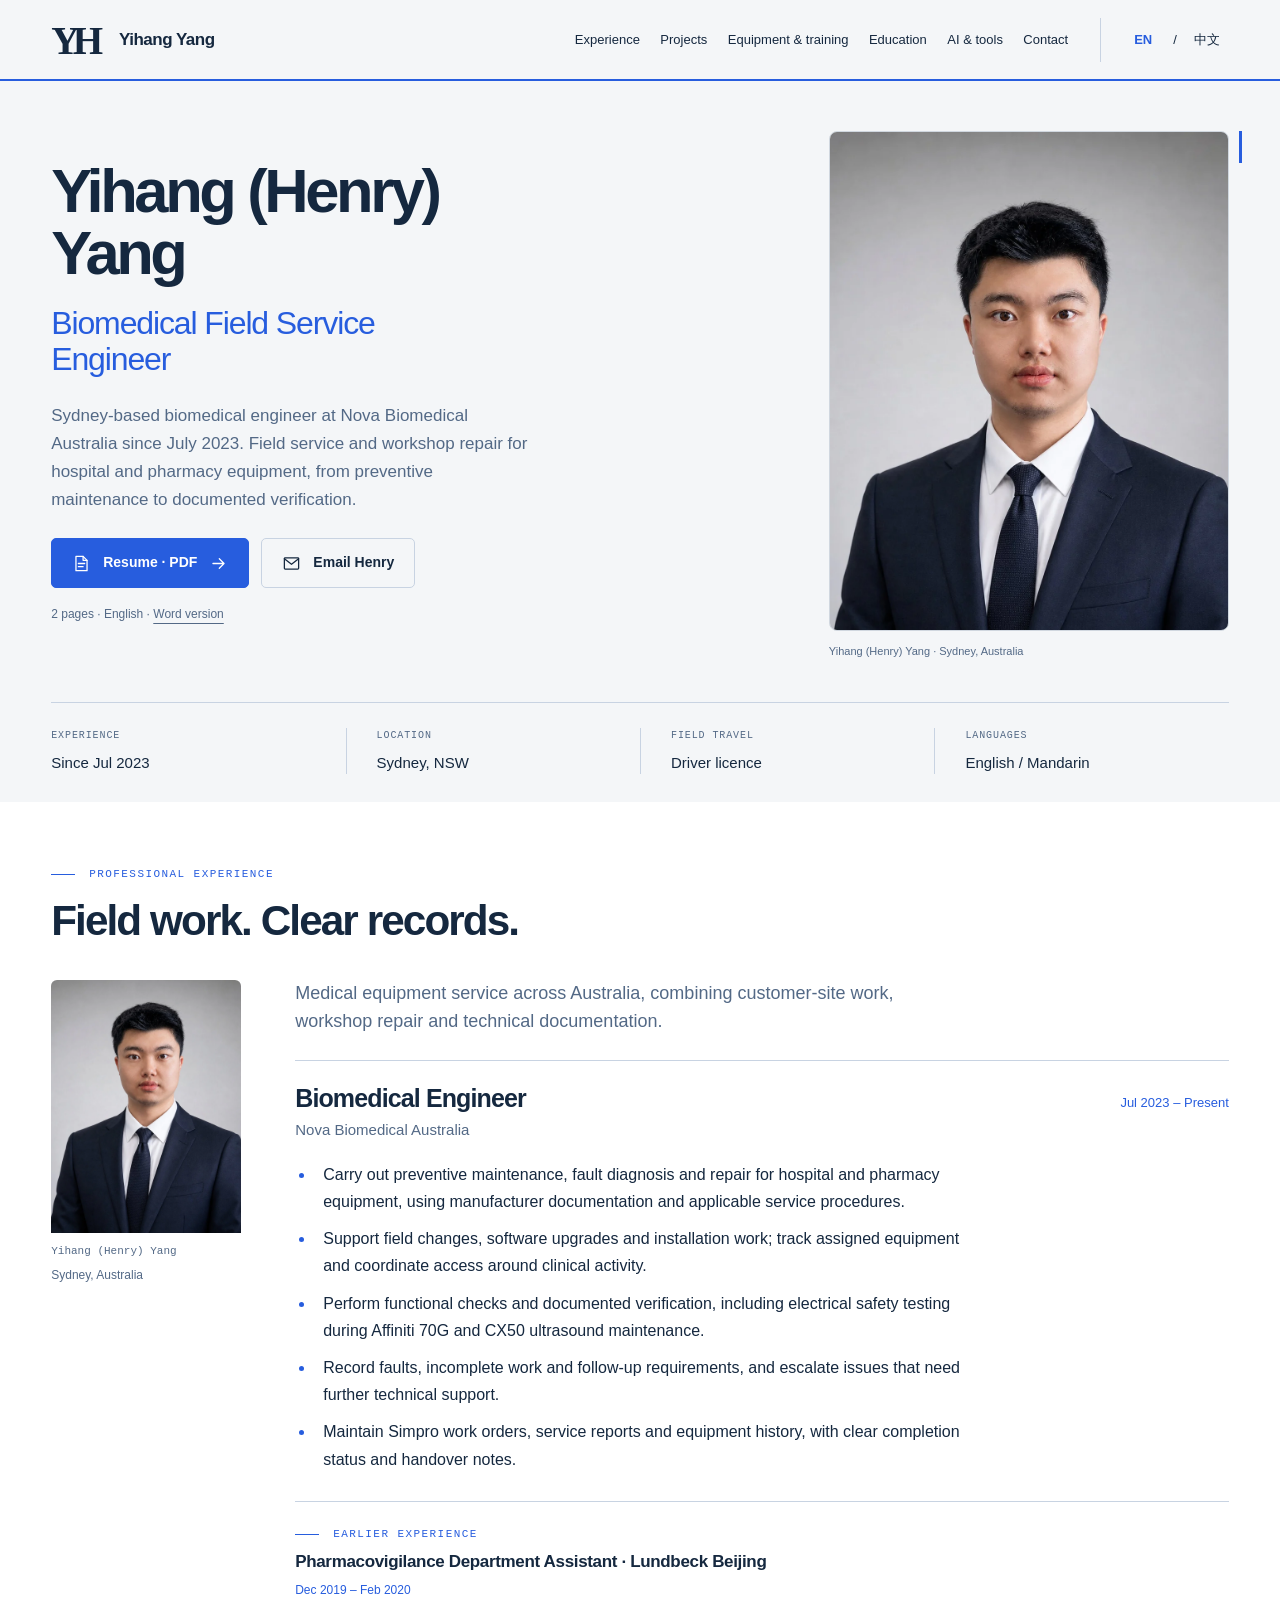
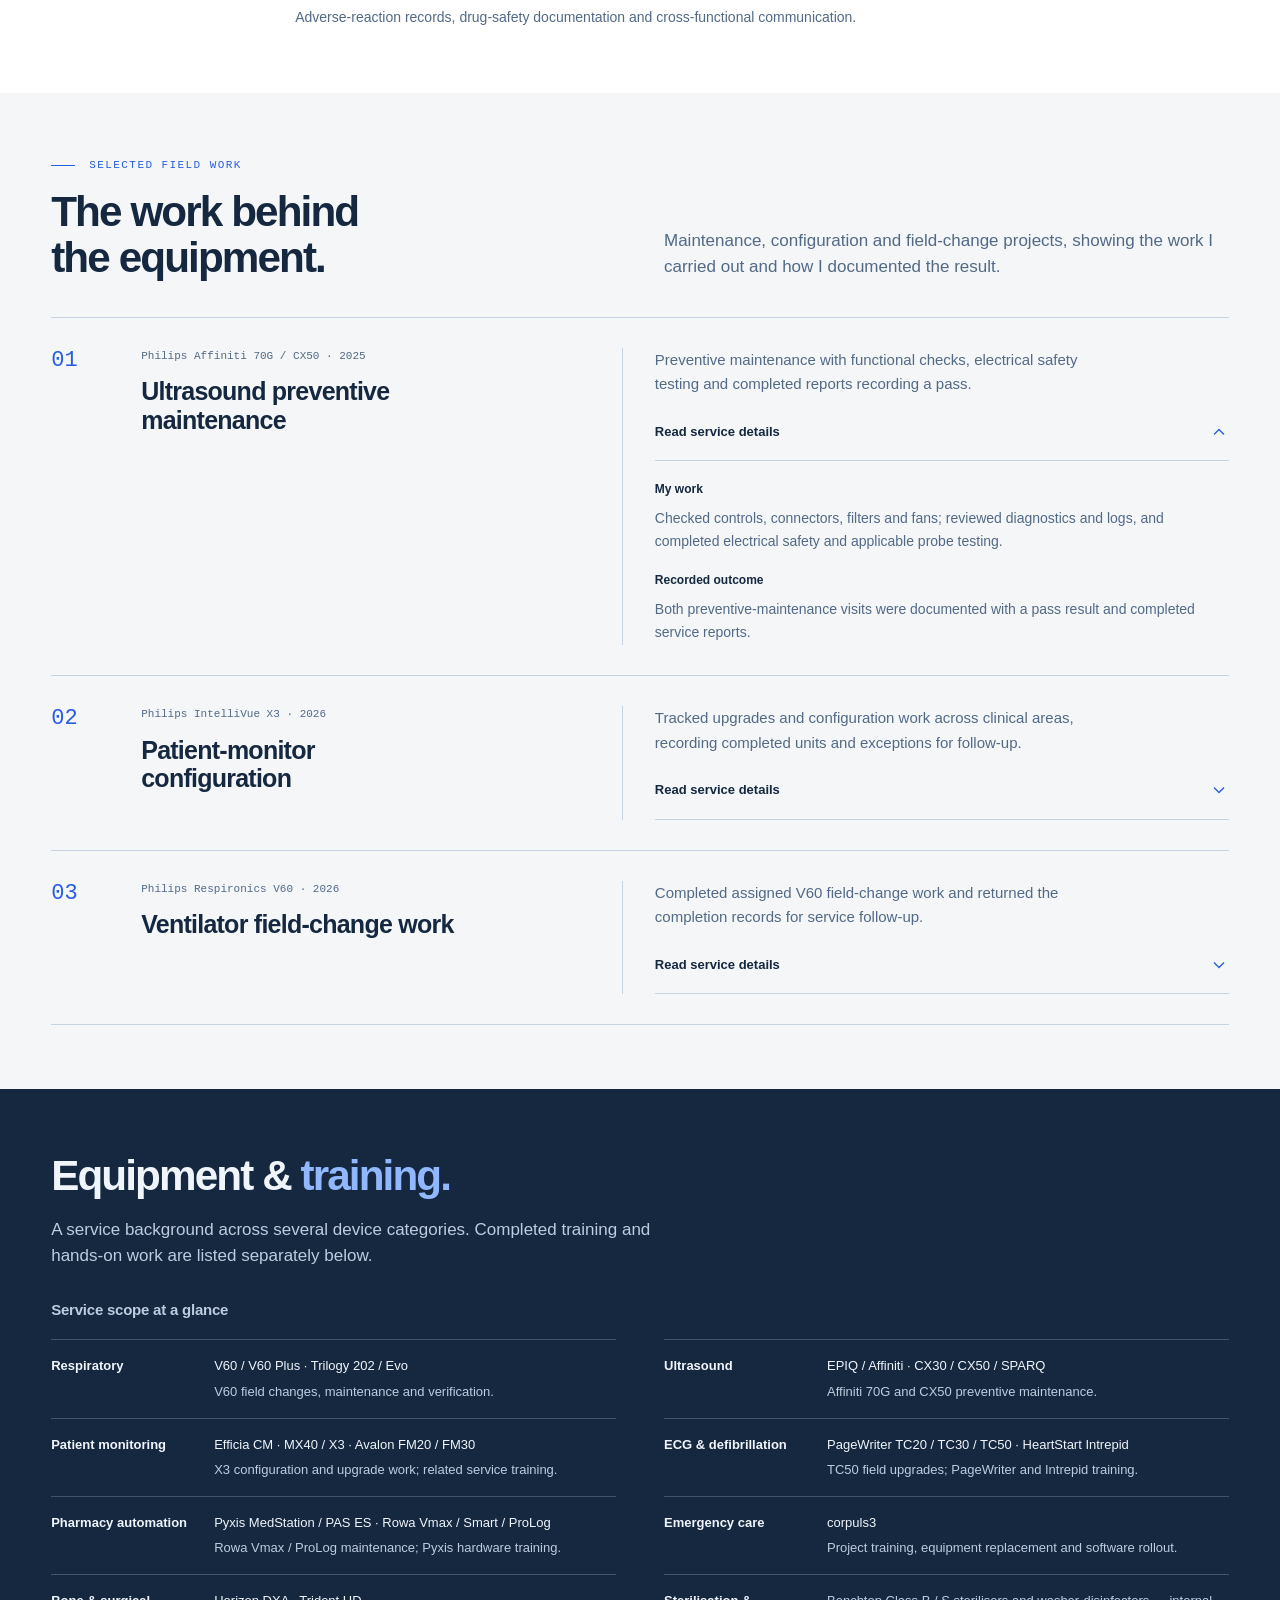
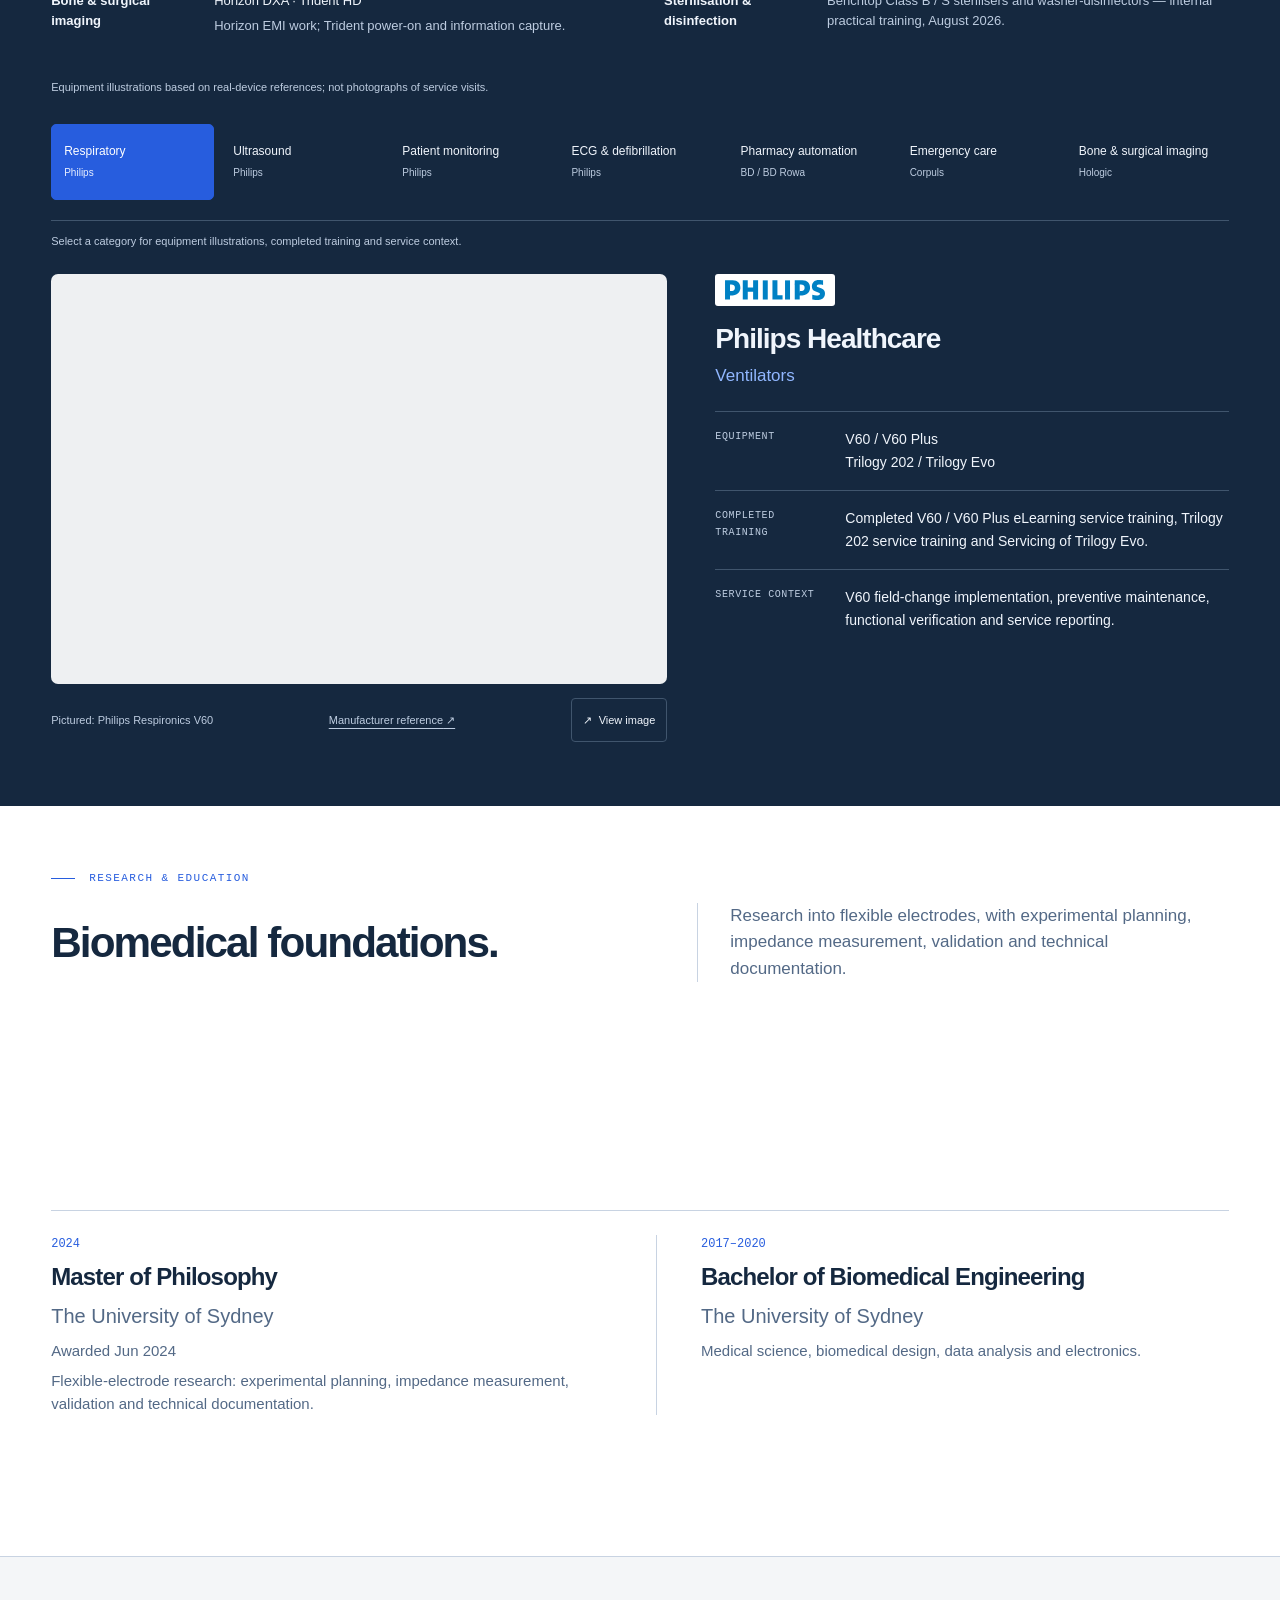
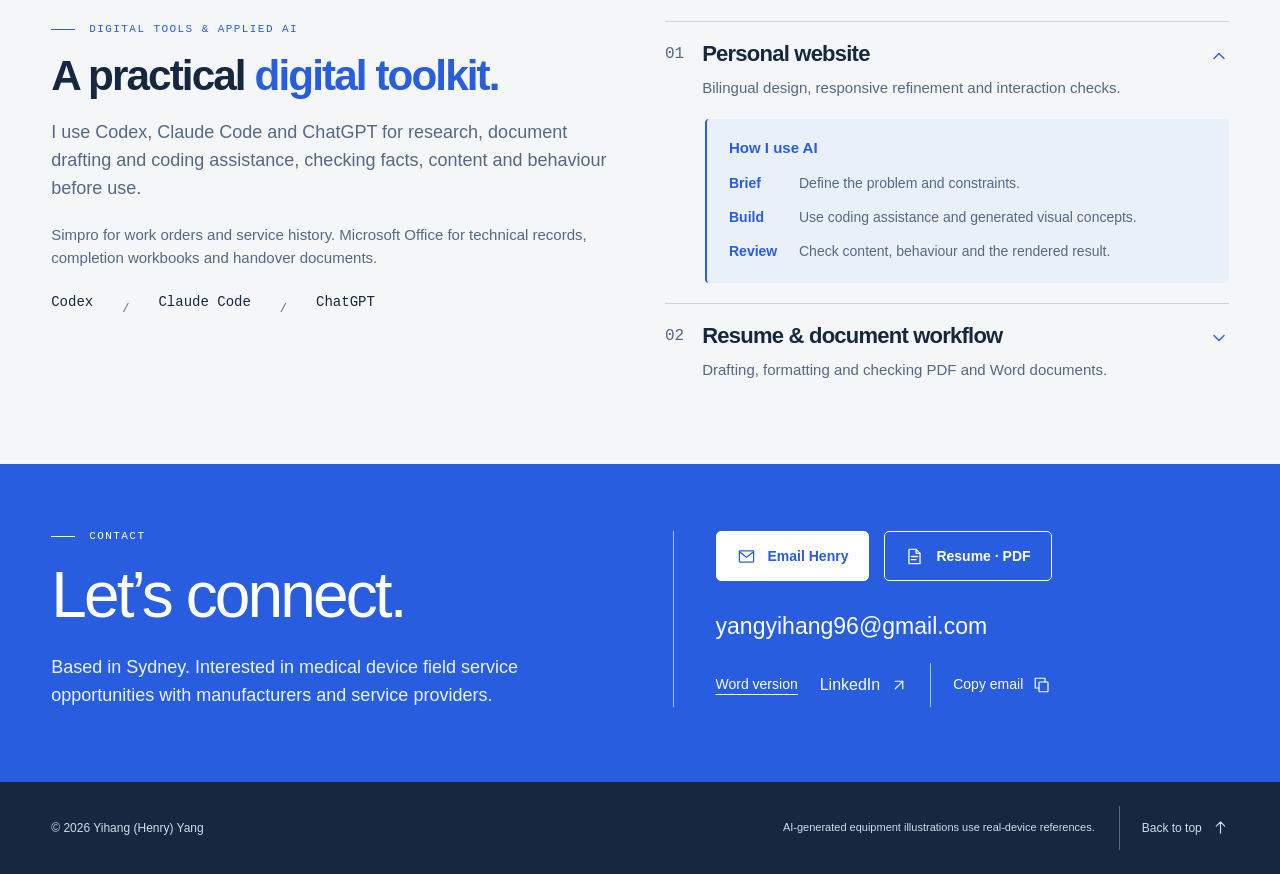
==== commit 68f6d0b7: "Put personal portrait at the centre of the portfolio introduction" ====
--- a/index.html
+++ b/index.html
@@ -16,17 +16,17 @@
     <meta property="og:title" content="Yihang (Henry) Yang | Biomedical Field Service Engineer in Sydney">
     <meta property="og:description" content="Sydney-based Biomedical Field Service Engineer with three years at Nova Biomedical Australia. Ultrasound maintenance, patient-monitor upgrades, V60 field changes and documented verification.">
     <meta property="og:url" content="https://yangyihang96.com/">
-    <meta property="og:image" content="https://yangyihang96.com/assets/studio-v18/social-v60.jpg">
-    <meta property="og:image:secure_url" content="https://yangyihang96.com/assets/studio-v18/social-v60.jpg">
+    <meta property="og:image" content="https://yangyihang96.com/assets/yihang-professional-headshot-720.jpg">
+    <meta property="og:image:secure_url" content="https://yangyihang96.com/assets/yihang-professional-headshot-720.jpg">
     <meta property="og:image:type" content="image/jpeg">
-    <meta property="og:image:width" content="1280">
-    <meta property="og:image:height" content="853">
-    <meta property="og:image:alt" content="AI-generated Philips Respironics V60 illustration for Yihang Yang’s biomedical engineering portfolio">
-    <meta name="twitter:card" content="summary_large_image">
+    <meta property="og:image:width" content="720">
+    <meta property="og:image:height" content="1125">
+    <meta property="og:image:alt" content="Portrait of Yihang (Henry) Yang, Biomedical Field Service Engineer in Sydney">
+    <meta name="twitter:card" content="summary">
     <meta name="twitter:title" content="Yihang (Henry) Yang | Biomedical Field Service Engineer in Sydney">
     <meta name="twitter:description" content="Sydney-based Biomedical Field Service Engineer with three years at Nova Biomedical Australia. Ultrasound maintenance, patient-monitor upgrades, V60 field changes and documented verification.">
-    <meta name="twitter:image" content="https://yangyihang96.com/assets/studio-v18/social-v60.jpg">
-    <meta name="twitter:image:alt" content="AI-generated Philips Respironics V60 illustration for Yihang Yang’s biomedical engineering portfolio">
+    <meta name="twitter:image" content="https://yangyihang96.com/assets/yihang-professional-headshot-720.jpg">
+    <meta name="twitter:image:alt" content="Portrait of Yihang (Henry) Yang, Biomedical Field Service Engineer in Sydney">
     <link rel="icon" type="image/svg+xml" href="favicon.svg">
     <link rel="alternate icon" href="favicon.ico">
     <link rel="apple-touch-icon" href="apple-touch-icon.png">
@@ -76,9 +76,9 @@
   ]
 }
     </script>
-    <script src="theme-init.js?v=portfolio-v18-20260912" integrity="sha384-1i3jTErOg4QQuD1xxvN5LwqWaoPwLPPMC9786uUVnEp7qYMAghSA/XSO4y+CdjpR" crossorigin="anonymous"></script>
-    <link rel="stylesheet" href="styles.css?v=portfolio-v18-20260912" integrity="sha384-mA/DAsD6hPO/ApBS6kDN5VhCLO8C8XTMFZVNvoS0FVZcnAGvUdOWLMwhhEdulear" crossorigin="anonymous">
-    <script defer src="script.js?v=portfolio-v18-20260912" integrity="sha384-npoXCA+tzReY40ZZki8B86uNLMu+Y4WCM3GyV/TsxQuhyII5bw8MasaJoiR+1OqA" crossorigin="anonymous"></script>
+    <script src="theme-init.js?v=portfolio-v19-20260914" integrity="sha384-1i3jTErOg4QQuD1xxvN5LwqWaoPwLPPMC9786uUVnEp7qYMAghSA/XSO4y+CdjpR" crossorigin="anonymous"></script>
+    <link rel="stylesheet" href="styles.css?v=portfolio-v19-20260914" integrity="sha384-n0X9dPcBgImOeDRwpA6afmZrxQ5nxW+MZs2OLlMccvv40+qEcFmA+3KklMQN88qr" crossorigin="anonymous">
+    <script defer src="script.js?v=portfolio-v19-20260914" integrity="sha384-fucUI+viI0JIvO33GGIuxYKTYjn4r0zp3oGMvjvSS6zPGC7gS/M0odtQAq3QTHrr" crossorigin="anonymous"></script>
   </head>
   <body id="top" class="studio-site">
     <a class="skip-link" href="#main-content"><span data-i18n="skip">Skip to content</span></a>
@@ -96,12 +96,12 @@
           <div class="content hero-content"><div class="hero-main">
             <h1 id="hero-title"><span class="hero-name">Yihang (Henry) Yang</span><span class="hero-role" data-i18n="heroRole">Biomedical Field Service Engineer</span></h1>
             <p class="hero-subtitle" data-i18n="heroIntro">Sydney-based biomedical engineer at Nova Biomedical Australia since July 2023. Field service and workshop repair for hospital and pharmacy equipment, from preventive maintenance to documented verification.</p>
-            <div class="hero-actions"><a class="button primary resume-link" href="assets/Henry_Yang_Biomedical_Engineer_Resume.pdf?v=portfolio-v18-20260912" type="application/pdf" download><svg class="icon" viewBox="0 0 24 24" fill="none" stroke="currentColor" stroke-width="1.6" stroke-linecap="round" stroke-linejoin="round" aria-hidden="true"><path d="M14 3H5v18h14V8l-5-5Z"/><path d="M14 3v5h5M8 12h8m-8 4h6"/></svg><span data-i18n="download">Resume · PDF</span><svg class="icon" viewBox="0 0 24 24" fill="none" stroke="currentColor" stroke-width="1.6" stroke-linecap="round" stroke-linejoin="round" aria-hidden="true"><path d="M5 12h14m-6-6 6 6-6 6"/></svg></a><a class="button secondary email-action" href="mailto:yangyihang96@gmail.com?subject=Biomedical%20field%20service%20opportunity"><svg class="icon" viewBox="0 0 24 24" fill="none" stroke="currentColor" stroke-width="1.6" stroke-linecap="round" stroke-linejoin="round" aria-hidden="true"><rect x="3" y="5" width="18" height="14" rx="1"/><path d="m3 6 9 7 9-7"/></svg><span data-i18n="email">Email Henry</span></a></div>
-            <p class="resume-format"><span data-i18n="resumeFormat">2 pages · English</span> · <a class="word-link" href="assets/Henry_Yang_Biomedical_Engineer_Resume.docx?v=portfolio-v18-20260912" type="application/vnd.openxmlformats-officedocument.wordprocessingml.document" download><span data-i18n="wordDownload">Word version</span></a></p>
+            <div class="hero-actions"><a class="button primary resume-link" href="assets/Henry_Yang_Biomedical_Engineer_Resume.pdf?v=portfolio-v19-20260914" type="application/pdf" download><svg class="icon" viewBox="0 0 24 24" fill="none" stroke="currentColor" stroke-width="1.6" stroke-linecap="round" stroke-linejoin="round" aria-hidden="true"><path d="M14 3H5v18h14V8l-5-5Z"/><path d="M14 3v5h5M8 12h8m-8 4h6"/></svg><span data-i18n="download">Resume · PDF</span><svg class="icon" viewBox="0 0 24 24" fill="none" stroke="currentColor" stroke-width="1.6" stroke-linecap="round" stroke-linejoin="round" aria-hidden="true"><path d="M5 12h14m-6-6 6 6-6 6"/></svg></a><a class="button secondary email-action" href="mailto:yangyihang96@gmail.com?subject=Biomedical%20field%20service%20opportunity"><svg class="icon" viewBox="0 0 24 24" fill="none" stroke="currentColor" stroke-width="1.6" stroke-linecap="round" stroke-linejoin="round" aria-hidden="true"><rect x="3" y="5" width="18" height="14" rx="1"/><path d="m3 6 9 7 9-7"/></svg><span data-i18n="email">Email Henry</span></a></div>
+            <p class="resume-format"><span data-i18n="resumeFormat">2 pages · English</span> · <a class="word-link" href="assets/Henry_Yang_Biomedical_Engineer_Resume.docx?v=portfolio-v19-20260914" type="application/vnd.openxmlformats-officedocument.wordprocessingml.document" download><span data-i18n="wordDownload">Word version</span></a></p>
           </div></div>
           <figure class="hero-art">
-            <picture class="hero-visual"><img src="assets/studio-v18/v60-1280.webp" srcset="assets/studio-v18/v60-640.webp 640w, assets/studio-v18/v60-1280.webp 1280w" sizes="(max-width: 900px) calc(100vw - 40px), 600px" width="1280" height="853" alt="" fetchpriority="high" loading="eager" decoding="async"></picture>
-            <figcaption><span data-i18n="heroArtCaption">Philips Respironics V60 · AI-generated illustration</span><button class="art-zoom" type="button" data-art-zoom hidden><span aria-hidden="true">↗</span> <span data-i18n="viewImage">View image</span></button></figcaption>
+            <picture class="hero-visual"><img src="assets/yihang-professional-headshot-960.webp" srcset="assets/yihang-professional-headshot-960.webp 960w, assets/yihang-professional-headshot-1400.webp 1400w" sizes="(max-width: 700px) 256px, (max-width: 900px) 320px, 400px" width="960" height="1502" alt="Yihang (Henry) Yang" fetchpriority="high" loading="eager" decoding="async"></picture>
+            <figcaption><span data-i18n="heroArtCaption">Yihang (Henry) Yang · Sydney, Australia</span></figcaption>
           </figure>
         </div>
         <dl class="content hero-meta">
@@ -222,9 +222,9 @@
           <p class="section-label" data-i18n="contactLabel">Contact</p>
           <h2 id="contact-title" data-i18n="contactTitle">Let’s connect.</h2>
           <p class="section-intro" data-i18n="contactIntro">Based in Sydney. Interested in medical device field service opportunities with manufacturers and service providers.</p>
-        </div><div class="contact-actions"><div class="contact-action-buttons"><a class="button primary email-action" href="mailto:yangyihang96@gmail.com?subject=Biomedical%20field%20service%20opportunity"><svg class="icon" viewBox="0 0 24 24" fill="none" stroke="currentColor" stroke-width="1.6" stroke-linecap="round" stroke-linejoin="round" aria-hidden="true"><rect x="3" y="5" width="18" height="14" rx="1"/><path d="m3 6 9 7 9-7"/></svg><span data-i18n="email">Email Henry</span></a><a class="button secondary resume-link" href="assets/Henry_Yang_Biomedical_Engineer_Resume.pdf?v=portfolio-v18-20260912" type="application/pdf" download><svg class="icon" viewBox="0 0 24 24" fill="none" stroke="currentColor" stroke-width="1.6" stroke-linecap="round" stroke-linejoin="round" aria-hidden="true"><path d="M14 3H5v18h14V8l-5-5Z"/><path d="M14 3v5h5M8 12h8m-8 4h6"/></svg><span data-i18n="download">Resume · PDF</span></a></div>
+        </div><div class="contact-actions"><div class="contact-action-buttons"><a class="button primary email-action" href="mailto:yangyihang96@gmail.com?subject=Biomedical%20field%20service%20opportunity"><svg class="icon" viewBox="0 0 24 24" fill="none" stroke="currentColor" stroke-width="1.6" stroke-linecap="round" stroke-linejoin="round" aria-hidden="true"><rect x="3" y="5" width="18" height="14" rx="1"/><path d="m3 6 9 7 9-7"/></svg><span data-i18n="email">Email Henry</span></a><a class="button secondary resume-link" href="assets/Henry_Yang_Biomedical_Engineer_Resume.pdf?v=portfolio-v19-20260914" type="application/pdf" download><svg class="icon" viewBox="0 0 24 24" fill="none" stroke="currentColor" stroke-width="1.6" stroke-linecap="round" stroke-linejoin="round" aria-hidden="true"><path d="M14 3H5v18h14V8l-5-5Z"/><path d="M14 3v5h5M8 12h8m-8 4h6"/></svg><span data-i18n="download">Resume · PDF</span></a></div>
           <a class="contact-email" href="mailto:yangyihang96@gmail.com">yangyihang96@gmail.com</a>
-          <div class="contact-secondary"><a class="word-link" href="assets/Henry_Yang_Biomedical_Engineer_Resume.docx?v=portfolio-v18-20260912" type="application/vnd.openxmlformats-officedocument.wordprocessingml.document" download><span data-i18n="wordDownload">Word version</span></a><a href="https://au.linkedin.com/in/henry-yang-9644382bb" target="_blank" rel="noopener noreferrer">LinkedIn <svg class="icon" viewBox="0 0 24 24" fill="none" stroke="currentColor" stroke-width="1.6" stroke-linecap="round" stroke-linejoin="round" aria-hidden="true"><path d="M7 17 17 7M7 7h10v10"/></svg></a><button type="button" data-copy-email="yangyihang96@gmail.com"><span data-i18n="copyEmail">Copy email</span><svg class="icon" viewBox="0 0 24 24" fill="none" stroke="currentColor" stroke-width="1.6" stroke-linecap="round" stroke-linejoin="round" aria-hidden="true"><rect x="8" y="8" width="12" height="13" rx="1"/><path d="M16 8V3H3v13h5"/></svg></button><span class="visually-hidden" role="status" aria-live="polite" data-copy-status></span></div>
+          <div class="contact-secondary"><a class="word-link" href="assets/Henry_Yang_Biomedical_Engineer_Resume.docx?v=portfolio-v19-20260914" type="application/vnd.openxmlformats-officedocument.wordprocessingml.document" download><span data-i18n="wordDownload">Word version</span></a><a href="https://au.linkedin.com/in/henry-yang-9644382bb" target="_blank" rel="noopener noreferrer">LinkedIn <svg class="icon" viewBox="0 0 24 24" fill="none" stroke="currentColor" stroke-width="1.6" stroke-linecap="round" stroke-linejoin="round" aria-hidden="true"><path d="M7 17 17 7M7 7h10v10"/></svg></a><button type="button" data-copy-email="yangyihang96@gmail.com"><span data-i18n="copyEmail">Copy email</span><svg class="icon" viewBox="0 0 24 24" fill="none" stroke="currentColor" stroke-width="1.6" stroke-linecap="round" stroke-linejoin="round" aria-hidden="true"><rect x="8" y="8" width="12" height="13" rx="1"/><path d="M16 8V3H3v13h5"/></svg></button><span class="visually-hidden" role="status" aria-live="polite" data-copy-status></span></div>
 
         </div></div>
       </section>
--- a/styles.css
+++ b/styles.css
@@ -599,7 +599,7 @@
 .button .icon { width: 19px; height: 19px; }
 .button.secondary { border-color: var(--line); color: var(--ink); }
 .button.secondary:hover { border-color: var(--accent); color: var(--accent); }
-.hero-stage { width: min(var(--content), calc(100% - var(--gutter) * 2)); margin-inline: auto; display: grid; grid-template-columns: minmax(0,1fr) minmax(0,1.08fr); gap: 52px; min-height: 570px; padding-block: 50px 42px; }
+.hero-stage { width: min(var(--content), calc(100% - var(--gutter) * 2)); margin-inline: auto; display: grid; grid-template-columns: minmax(0,1.2fr) minmax(0,.8fr); gap: 52px; min-height: 570px; padding-block: 50px 42px; }
 .hero-content { width: auto; margin: 0; padding: 0; order: 0; min-width: 0; }
 .hero-main { width: 100%; max-width: none; }
 .hero-name { font-size: clamp(43px, 4.8vw, 65px); line-height: 1.01; letter-spacing: -.055em; margin-bottom: 22px; }
@@ -815,3 +815,14 @@
 .platform-art .art-zoom:hover { background: #23415f; }
 /* Keep the closing artwork subordinate to readable contact actions. */
 .contact-visual { opacity: .2; }
+
+/* A personal introduction: portrait proportions stay independent of device artwork. */
+.hero-art { width: 100%; max-width: 400px; justify-self: end; }
+.hero-visual { aspect-ratio: 4/5; border-radius: 8px; }
+.hero-visual img { height: 100%; aspect-ratio: auto; object-fit: cover; object-position: center top; }
+@media (max-width: 900px) {
+  .hero-art { max-width: 320px; align-self: flex-start; }
+}
+@media (max-width: 700px) {
+  .hero-art { max-width: 256px; }
+}
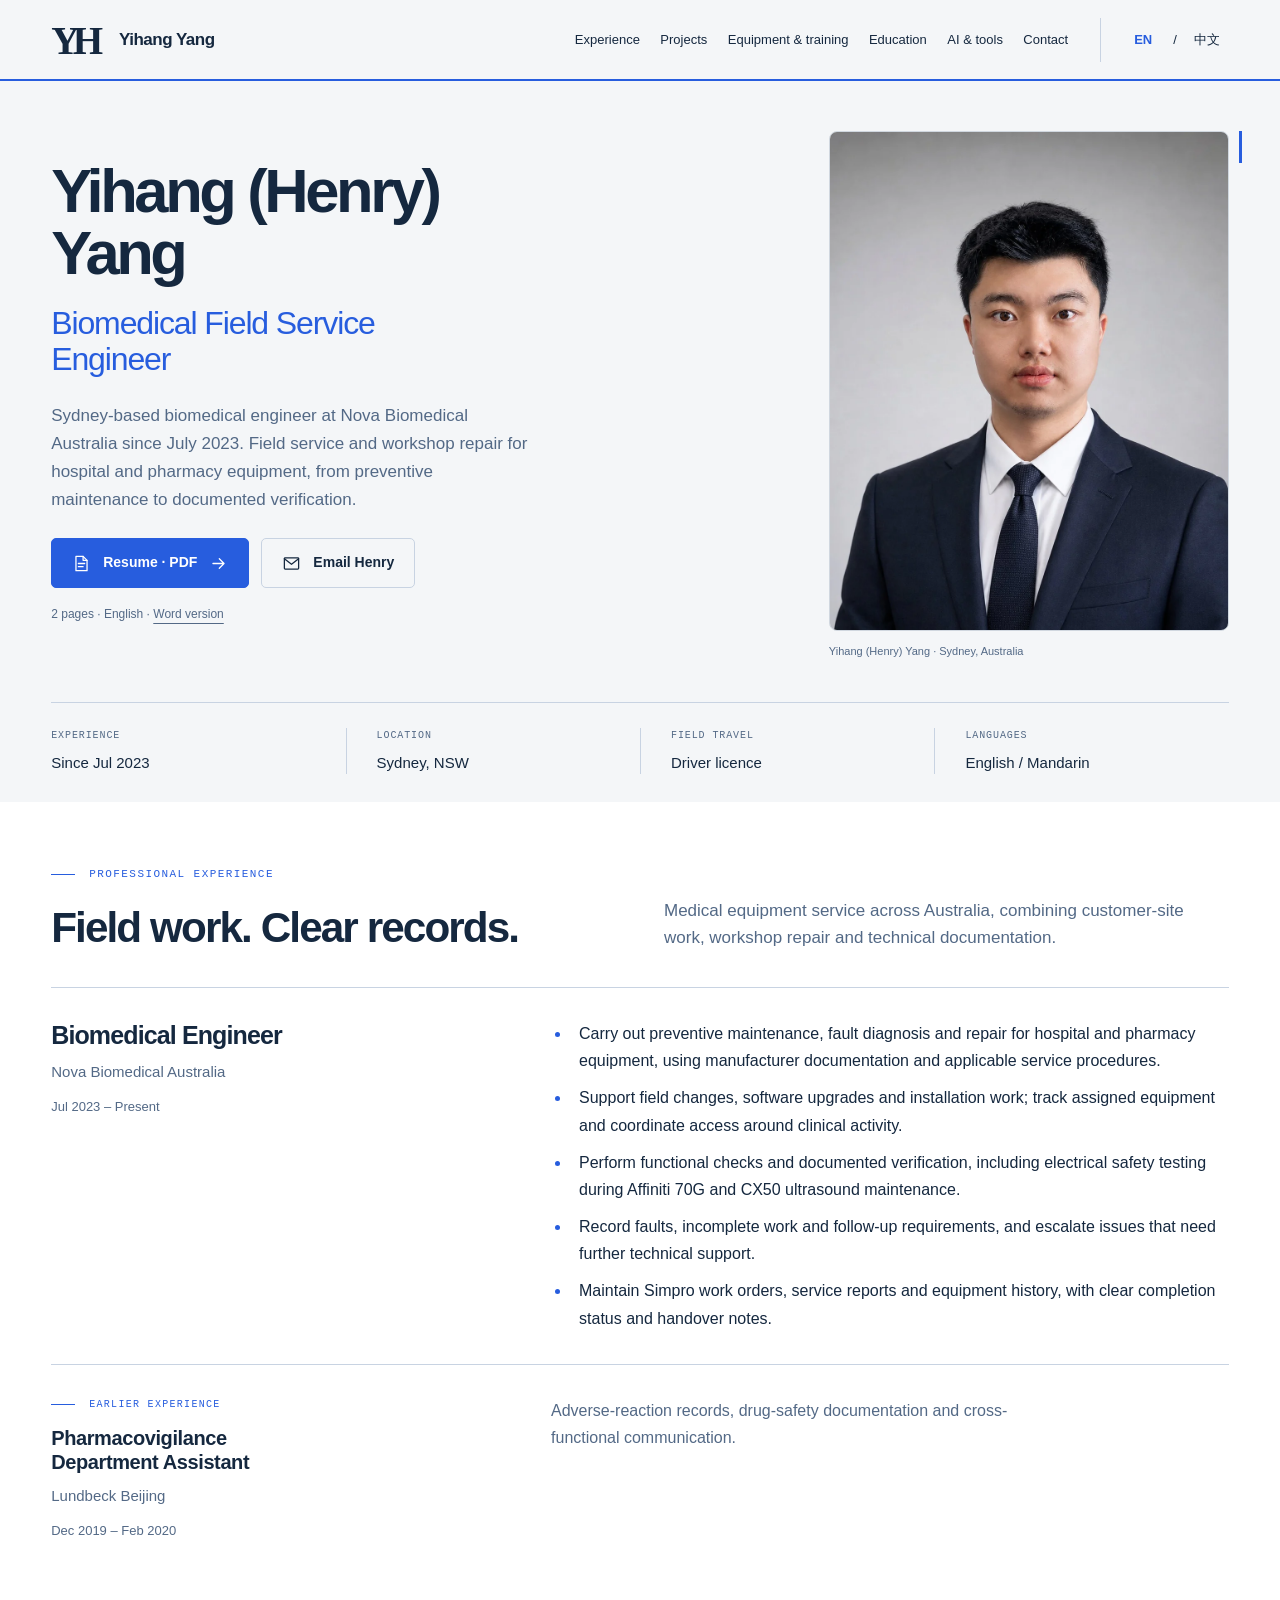
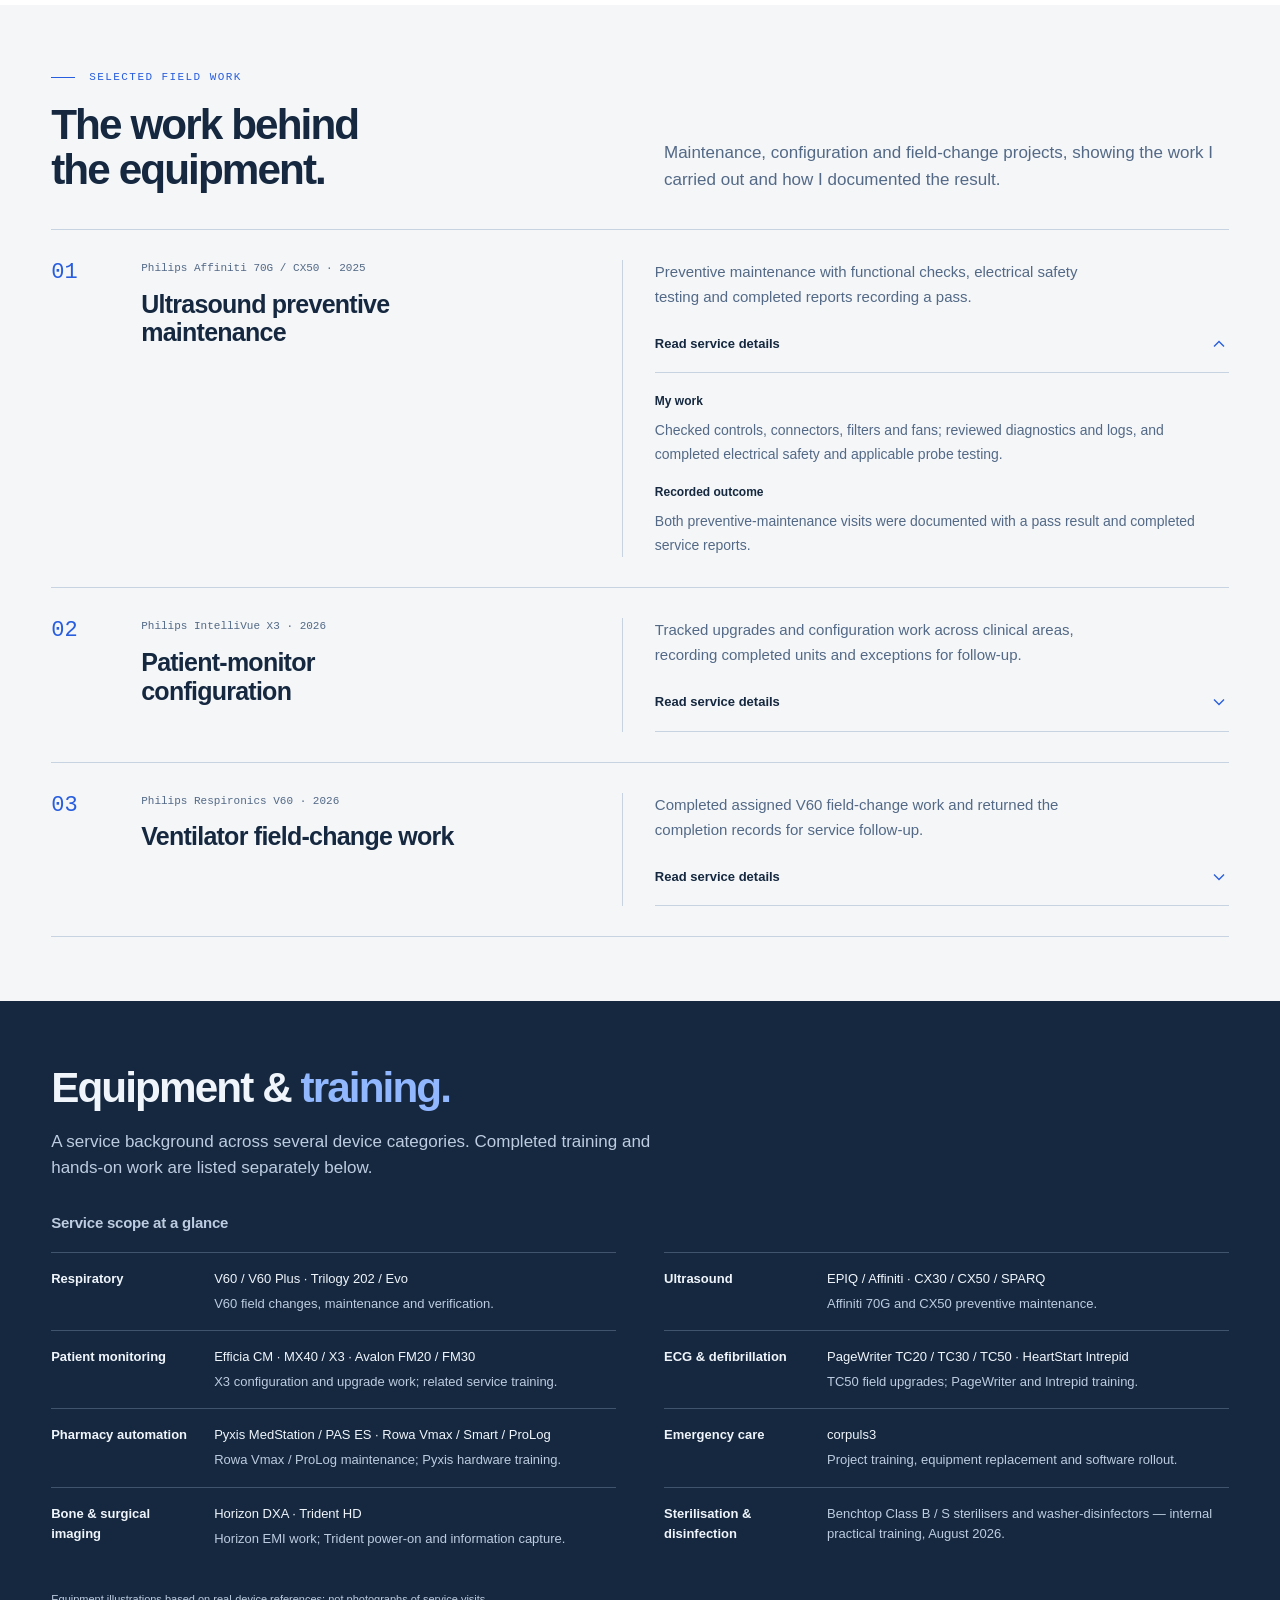
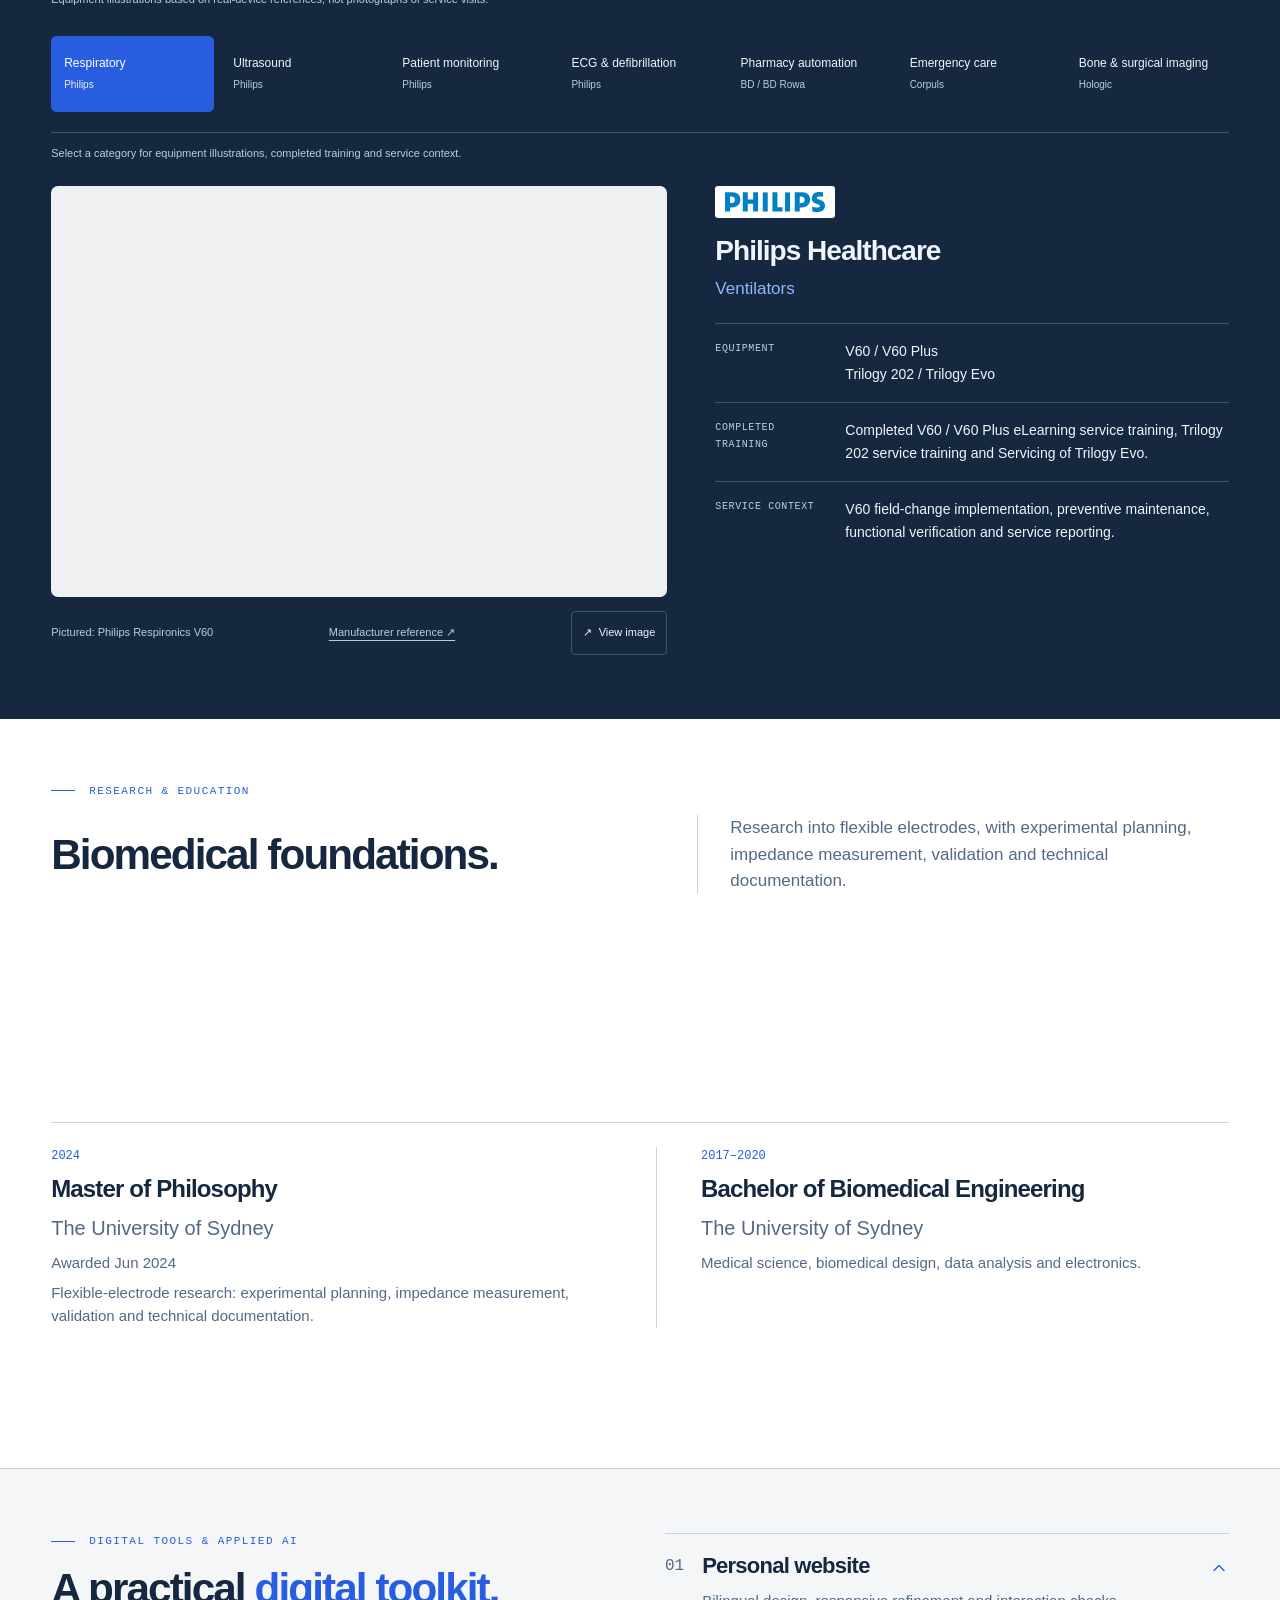
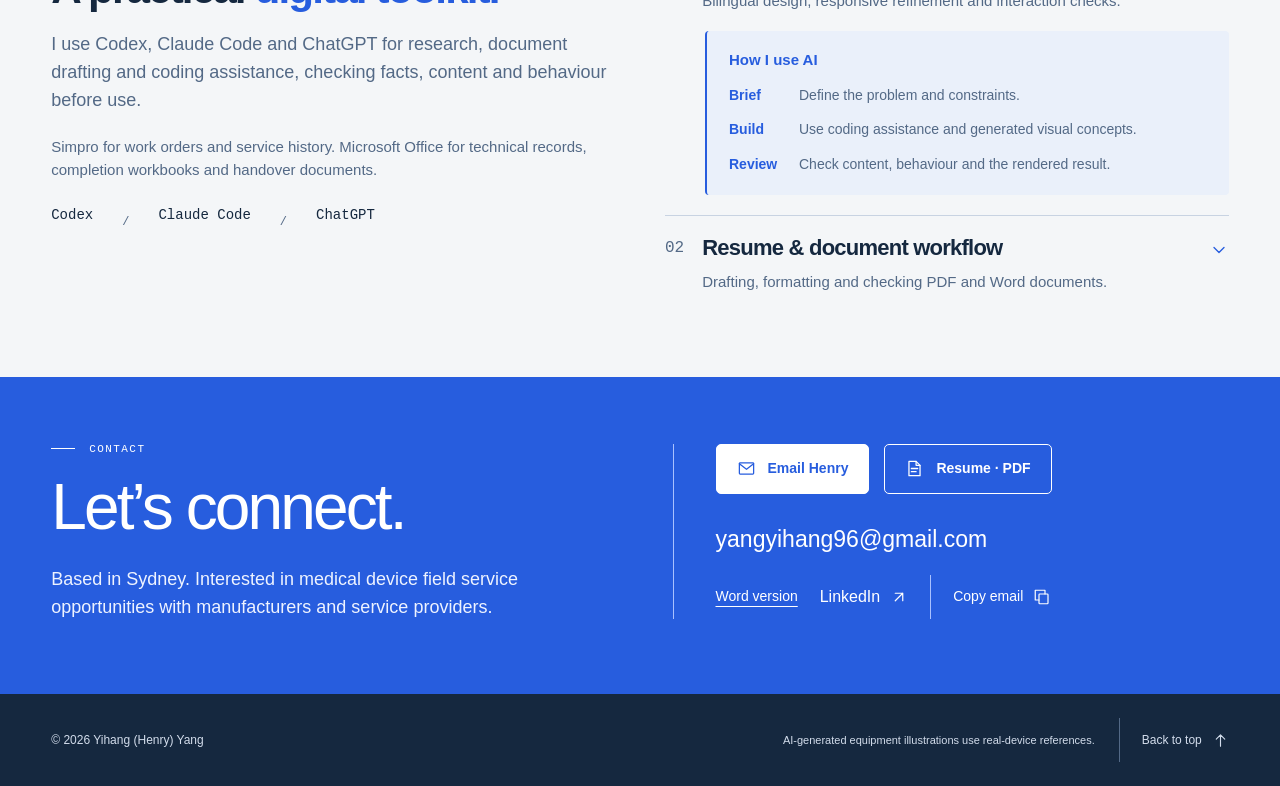
==== commit 38fba024: "Remove duplicate portrait and reorganize professional experience" ====
--- a/index.html
+++ b/index.html
@@ -76,9 +76,9 @@
   ]
 }
     </script>
-    <script src="theme-init.js?v=portfolio-v19-20260914" integrity="sha384-1i3jTErOg4QQuD1xxvN5LwqWaoPwLPPMC9786uUVnEp7qYMAghSA/XSO4y+CdjpR" crossorigin="anonymous"></script>
-    <link rel="stylesheet" href="styles.css?v=portfolio-v19-20260914" integrity="sha384-n0X9dPcBgImOeDRwpA6afmZrxQ5nxW+MZs2OLlMccvv40+qEcFmA+3KklMQN88qr" crossorigin="anonymous">
-    <script defer src="script.js?v=portfolio-v19-20260914" integrity="sha384-fucUI+viI0JIvO33GGIuxYKTYjn4r0zp3oGMvjvSS6zPGC7gS/M0odtQAq3QTHrr" crossorigin="anonymous"></script>
+    <script src="theme-init.js?v=portfolio-v19-20260914-r1" integrity="sha384-1i3jTErOg4QQuD1xxvN5LwqWaoPwLPPMC9786uUVnEp7qYMAghSA/XSO4y+CdjpR" crossorigin="anonymous"></script>
+    <link rel="stylesheet" href="styles.css?v=portfolio-v19-20260914-r1" integrity="sha384-a0iqs535qqKFbwpoOtV9Jt516LzXDtbz9eMTTNQS1AbL5SDob5UDiJ8Ywu0JR/72" crossorigin="anonymous">
+    <script defer src="script.js?v=portfolio-v19-20260914-r1" integrity="sha384-fucUI+viI0JIvO33GGIuxYKTYjn4r0zp3oGMvjvSS6zPGC7gS/M0odtQAq3QTHrr" crossorigin="anonymous"></script>
   </head>
   <body id="top" class="studio-site">
     <a class="skip-link" href="#main-content"><span data-i18n="skip">Skip to content</span></a>
@@ -96,8 +96,8 @@
           <div class="content hero-content"><div class="hero-main">
             <h1 id="hero-title"><span class="hero-name">Yihang (Henry) Yang</span><span class="hero-role" data-i18n="heroRole">Biomedical Field Service Engineer</span></h1>
             <p class="hero-subtitle" data-i18n="heroIntro">Sydney-based biomedical engineer at Nova Biomedical Australia since July 2023. Field service and workshop repair for hospital and pharmacy equipment, from preventive maintenance to documented verification.</p>
-            <div class="hero-actions"><a class="button primary resume-link" href="assets/Henry_Yang_Biomedical_Engineer_Resume.pdf?v=portfolio-v19-20260914" type="application/pdf" download><svg class="icon" viewBox="0 0 24 24" fill="none" stroke="currentColor" stroke-width="1.6" stroke-linecap="round" stroke-linejoin="round" aria-hidden="true"><path d="M14 3H5v18h14V8l-5-5Z"/><path d="M14 3v5h5M8 12h8m-8 4h6"/></svg><span data-i18n="download">Resume · PDF</span><svg class="icon" viewBox="0 0 24 24" fill="none" stroke="currentColor" stroke-width="1.6" stroke-linecap="round" stroke-linejoin="round" aria-hidden="true"><path d="M5 12h14m-6-6 6 6-6 6"/></svg></a><a class="button secondary email-action" href="mailto:yangyihang96@gmail.com?subject=Biomedical%20field%20service%20opportunity"><svg class="icon" viewBox="0 0 24 24" fill="none" stroke="currentColor" stroke-width="1.6" stroke-linecap="round" stroke-linejoin="round" aria-hidden="true"><rect x="3" y="5" width="18" height="14" rx="1"/><path d="m3 6 9 7 9-7"/></svg><span data-i18n="email">Email Henry</span></a></div>
-            <p class="resume-format"><span data-i18n="resumeFormat">2 pages · English</span> · <a class="word-link" href="assets/Henry_Yang_Biomedical_Engineer_Resume.docx?v=portfolio-v19-20260914" type="application/vnd.openxmlformats-officedocument.wordprocessingml.document" download><span data-i18n="wordDownload">Word version</span></a></p>
+            <div class="hero-actions"><a class="button primary resume-link" href="assets/Henry_Yang_Biomedical_Engineer_Resume.pdf?v=portfolio-v19-20260914-r1" type="application/pdf" download><svg class="icon" viewBox="0 0 24 24" fill="none" stroke="currentColor" stroke-width="1.6" stroke-linecap="round" stroke-linejoin="round" aria-hidden="true"><path d="M14 3H5v18h14V8l-5-5Z"/><path d="M14 3v5h5M8 12h8m-8 4h6"/></svg><span data-i18n="download">Resume · PDF</span><svg class="icon" viewBox="0 0 24 24" fill="none" stroke="currentColor" stroke-width="1.6" stroke-linecap="round" stroke-linejoin="round" aria-hidden="true"><path d="M5 12h14m-6-6 6 6-6 6"/></svg></a><a class="button secondary email-action" href="mailto:yangyihang96@gmail.com?subject=Biomedical%20field%20service%20opportunity"><svg class="icon" viewBox="0 0 24 24" fill="none" stroke="currentColor" stroke-width="1.6" stroke-linecap="round" stroke-linejoin="round" aria-hidden="true"><rect x="3" y="5" width="18" height="14" rx="1"/><path d="m3 6 9 7 9-7"/></svg><span data-i18n="email">Email Henry</span></a></div>
+            <p class="resume-format"><span data-i18n="resumeFormat">2 pages · English</span> · <a class="word-link" href="assets/Henry_Yang_Biomedical_Engineer_Resume.docx?v=portfolio-v19-20260914-r1" type="application/vnd.openxmlformats-officedocument.wordprocessingml.document" download><span data-i18n="wordDownload">Word version</span></a></p>
           </div></div>
           <figure class="hero-art">
             <picture class="hero-visual"><img src="assets/yihang-professional-headshot-960.webp" srcset="assets/yihang-professional-headshot-960.webp 960w, assets/yihang-professional-headshot-1400.webp 1400w" sizes="(max-width: 700px) 256px, (max-width: 900px) 320px, 400px" width="960" height="1502" alt="Yihang (Henry) Yang" fetchpriority="high" loading="eager" decoding="async"></picture>
@@ -113,13 +113,18 @@
       </section>
 
       <section id="experience" class="experience-section section-pad" aria-labelledby="experience-title">
-<div class="content"><div class="chapter-heading"><p class="section-label" data-i18n="aboutLabel">Professional experience</p><h2 id="experience-title" data-i18n="experienceTitle">Field work. Clear records.</h2></div>
-<div class="career-layout" id="fit-title"><aside class="career-portrait"><figure class="portrait"><img src="assets/yihang-professional-headshot-960.webp" srcset="assets/yihang-professional-headshot-960.webp 960w, assets/yihang-professional-headshot-1400.webp 1400w" sizes="(max-width: 700px) 128px, 168px" width="960" height="1502" alt="Yihang (Henry) Yang" loading="lazy" decoding="async"><figcaption>Yihang (Henry) Yang</figcaption></figure><p class="portrait-caption">Sydney, Australia</p></aside><div class="career-content">
-<p class="section-intro" data-i18n="experienceIntro">Medical equipment service across Australia, combining customer-site work, workshop repair and technical documentation.</p>
-<article class="current-role"><div class="role-heading"><div><h3 data-i18n="novaRole">Biomedical Engineer</h3><p class="company-name">Nova Biomedical Australia</p></div><p class="experience-date" data-i18n="novaDate">Jul 2023 – Present</p></div>
-<ul class="career-bullets"><li data-i18n="novaBullet1">Carry out preventive maintenance, fault diagnosis and repair for hospital and pharmacy equipment, using manufacturer documentation and applicable service procedures.</li><li data-i18n="novaBullet2">Support field changes, software upgrades and installation work; track assigned equipment and coordinate access around clinical activity.</li><li data-i18n="novaBullet3">Perform functional checks and documented verification, including electrical safety testing during Affiniti 70G and CX50 ultrasound maintenance.</li><li data-i18n="novaBullet4">Record faults, incomplete work and follow-up requirements, and escalate issues that need further technical support.</li><li data-i18n="novaBullet5">Maintain Simpro work orders, service reports and equipment history, with clear completion status and handover notes.</li></ul></article>
-<div class="earlier-role"><p class="section-label" data-i18n="earlierLabel">Earlier experience</p><h3><span data-i18n="lundbeckRole">Pharmacovigilance Department Assistant</span> · Lundbeck Beijing</h3><p class="experience-date" data-i18n="lundbeckDate">Dec 2019 – Feb 2020</p><p data-i18n="lundbeckIntro">Adverse-reaction records, drug-safety documentation and cross-functional communication.</p></div>
-</div></div></div></section>
+<div class="content">
+<div class="chapter-heading"><p class="section-label" data-i18n="aboutLabel">Professional experience</p><h2 id="experience-title" data-i18n="experienceTitle">Field work. Clear records.</h2><p class="section-intro" data-i18n="experienceIntro">Medical equipment service across Australia, combining customer-site work, workshop repair and technical documentation.</p></div>
+<div class="career-layout" id="fit-title">
+<article class="current-role" aria-labelledby="nova-role-title">
+  <div class="role-heading"><h3 id="nova-role-title" data-i18n="novaRole">Biomedical Engineer</h3><p class="company-name">Nova Biomedical Australia</p><p class="experience-date" data-i18n="novaDate">Jul 2023 – Present</p></div>
+  <ul class="career-bullets"><li data-i18n="novaBullet1">Carry out preventive maintenance, fault diagnosis and repair for hospital and pharmacy equipment, using manufacturer documentation and applicable service procedures.</li><li data-i18n="novaBullet2">Support field changes, software upgrades and installation work; track assigned equipment and coordinate access around clinical activity.</li><li data-i18n="novaBullet3">Perform functional checks and documented verification, including electrical safety testing during Affiniti 70G and CX50 ultrasound maintenance.</li><li data-i18n="novaBullet4">Record faults, incomplete work and follow-up requirements, and escalate issues that need further technical support.</li><li data-i18n="novaBullet5">Maintain Simpro work orders, service reports and equipment history, with clear completion status and handover notes.</li></ul>
+</article>
+<article class="earlier-role" aria-labelledby="lundbeck-role-title">
+  <div class="role-heading"><p class="section-label" data-i18n="earlierLabel">Earlier experience</p><h3 id="lundbeck-role-title" data-i18n="lundbeckRole">Pharmacovigilance Department Assistant</h3><p class="company-name">Lundbeck Beijing</p><p class="experience-date" data-i18n="lundbeckDate">Dec 2019 – Feb 2020</p></div>
+  <p class="earlier-summary" data-i18n="lundbeckIntro">Adverse-reaction records, drug-safety documentation and cross-functional communication.</p>
+</article>
+</div></div></section>
 
       <section id="case-notes" class="service-section section-pad" aria-labelledby="service-title"><div class="content"><div class="chapter-heading"><p class="section-label" data-i18n="serviceLabel">Selected field work</p><h2 id="service-title" data-i18n="serviceTitle">The work behind the equipment.</h2><p class="section-intro" data-i18n="serviceIntro">Maintenance, configuration and field-change projects, showing the work I carried out and how I documented the result.</p></div><div class="field-projects"><article class="field-project"><p class="project-index">01</p><div class="project-heading"><p class="project-context" data-i18n="caseUltrasoundContext">Philips Affiniti 70G / CX50 · 2025</p><h3 data-i18n="caseUltrasoundTitle">Ultrasound preventive maintenance</h3></div><div class="project-evidence"><p class="project-summary" data-i18n="caseUltrasoundSummary">Preventive maintenance with functional checks, electrical safety testing and completed reports recording a pass.</p><details open><summary><span data-i18n="caseDetails">Read service details</span><svg class="icon" viewBox="0 0 24 24" fill="none" stroke="currentColor" stroke-width="1.6" aria-hidden="true"><path d="m6 9 6 6 6-6"/></svg></summary><dl class="case-body"><div><dt data-i18n="caseActionLabel">My work</dt><dd data-i18n="caseUltrasoundAction">Checked controls, connectors, filters and fans; reviewed diagnostics and logs, and completed electrical safety and applicable probe testing.</dd></div><div><dt data-i18n="caseResultLabel">Recorded outcome</dt><dd data-i18n="caseUltrasoundResult">Both preventive-maintenance visits were documented with a pass result and completed service reports.</dd></div></dl></details></div></article><article class="field-project"><p class="project-index">02</p><div class="project-heading"><p class="project-context" data-i18n="caseMonitorContext">Philips IntelliVue X3 · 2026</p><h3 data-i18n="caseMonitorTitle">Patient-monitor configuration</h3></div><div class="project-evidence"><p class="project-summary" data-i18n="caseMonitorSummary">Tracked upgrades and configuration work across clinical areas, recording completed units and exceptions for follow-up.</p><details><summary><span data-i18n="caseDetails">Read service details</span><svg class="icon" viewBox="0 0 24 24" fill="none" stroke="currentColor" stroke-width="1.6" aria-hidden="true"><path d="m6 9 6 6 6-6"/></svg></summary><dl class="case-body"><div><dt data-i18n="caseActionLabel">My work</dt><dd data-i18n="caseMonitorAction">Worked through assigned X3 configuration and upgrade lists, checked device options and maintained completion workbooks for the clinical areas.</dd></div><div><dt data-i18n="caseResultLabel">Recorded outcome</dt><dd data-i18n="caseMonitorResult">Submitted completion records for the located units in the assigned areas. Unlocated equipment, a missing C12 option and access restricted by occupied theatres were recorded for follow-up.</dd></div></dl></details></div></article><article class="field-project"><p class="project-index">03</p><div class="project-heading"><p class="project-context" data-i18n="caseV60Context">Philips Respironics V60 · 2026</p><h3 data-i18n="caseV60Title">Ventilator field-change work</h3></div><div class="project-evidence"><p class="project-summary" data-i18n="caseV60Summary">Completed assigned V60 field-change work and returned the completion records for service follow-up.</p><details><summary><span data-i18n="caseDetails">Read service details</span><svg class="icon" viewBox="0 0 24 24" fill="none" stroke="currentColor" stroke-width="1.6" aria-hidden="true"><path d="m6 9 6 6 6-6"/></svg></summary><dl class="case-body"><div><dt data-i18n="caseActionLabel">My work</dt><dd data-i18n="caseV60Action">Carried out assigned V60 field-change work and collated the remaining completion records for handover.</dd></div><div><dt data-i18n="caseResultLabel">Recorded outcome</dt><dd data-i18n="caseV60Result">The remaining assigned V60 field-change work was completed and reported in April 2026.</dd></div></dl></details></div></article></div></div></section>
 
@@ -222,9 +227,9 @@
           <p class="section-label" data-i18n="contactLabel">Contact</p>
           <h2 id="contact-title" data-i18n="contactTitle">Let’s connect.</h2>
           <p class="section-intro" data-i18n="contactIntro">Based in Sydney. Interested in medical device field service opportunities with manufacturers and service providers.</p>
-        </div><div class="contact-actions"><div class="contact-action-buttons"><a class="button primary email-action" href="mailto:yangyihang96@gmail.com?subject=Biomedical%20field%20service%20opportunity"><svg class="icon" viewBox="0 0 24 24" fill="none" stroke="currentColor" stroke-width="1.6" stroke-linecap="round" stroke-linejoin="round" aria-hidden="true"><rect x="3" y="5" width="18" height="14" rx="1"/><path d="m3 6 9 7 9-7"/></svg><span data-i18n="email">Email Henry</span></a><a class="button secondary resume-link" href="assets/Henry_Yang_Biomedical_Engineer_Resume.pdf?v=portfolio-v19-20260914" type="application/pdf" download><svg class="icon" viewBox="0 0 24 24" fill="none" stroke="currentColor" stroke-width="1.6" stroke-linecap="round" stroke-linejoin="round" aria-hidden="true"><path d="M14 3H5v18h14V8l-5-5Z"/><path d="M14 3v5h5M8 12h8m-8 4h6"/></svg><span data-i18n="download">Resume · PDF</span></a></div>
+        </div><div class="contact-actions"><div class="contact-action-buttons"><a class="button primary email-action" href="mailto:yangyihang96@gmail.com?subject=Biomedical%20field%20service%20opportunity"><svg class="icon" viewBox="0 0 24 24" fill="none" stroke="currentColor" stroke-width="1.6" stroke-linecap="round" stroke-linejoin="round" aria-hidden="true"><rect x="3" y="5" width="18" height="14" rx="1"/><path d="m3 6 9 7 9-7"/></svg><span data-i18n="email">Email Henry</span></a><a class="button secondary resume-link" href="assets/Henry_Yang_Biomedical_Engineer_Resume.pdf?v=portfolio-v19-20260914-r1" type="application/pdf" download><svg class="icon" viewBox="0 0 24 24" fill="none" stroke="currentColor" stroke-width="1.6" stroke-linecap="round" stroke-linejoin="round" aria-hidden="true"><path d="M14 3H5v18h14V8l-5-5Z"/><path d="M14 3v5h5M8 12h8m-8 4h6"/></svg><span data-i18n="download">Resume · PDF</span></a></div>
           <a class="contact-email" href="mailto:yangyihang96@gmail.com">yangyihang96@gmail.com</a>
-          <div class="contact-secondary"><a class="word-link" href="assets/Henry_Yang_Biomedical_Engineer_Resume.docx?v=portfolio-v19-20260914" type="application/vnd.openxmlformats-officedocument.wordprocessingml.document" download><span data-i18n="wordDownload">Word version</span></a><a href="https://au.linkedin.com/in/henry-yang-9644382bb" target="_blank" rel="noopener noreferrer">LinkedIn <svg class="icon" viewBox="0 0 24 24" fill="none" stroke="currentColor" stroke-width="1.6" stroke-linecap="round" stroke-linejoin="round" aria-hidden="true"><path d="M7 17 17 7M7 7h10v10"/></svg></a><button type="button" data-copy-email="yangyihang96@gmail.com"><span data-i18n="copyEmail">Copy email</span><svg class="icon" viewBox="0 0 24 24" fill="none" stroke="currentColor" stroke-width="1.6" stroke-linecap="round" stroke-linejoin="round" aria-hidden="true"><rect x="8" y="8" width="12" height="13" rx="1"/><path d="M16 8V3H3v13h5"/></svg></button><span class="visually-hidden" role="status" aria-live="polite" data-copy-status></span></div>
+          <div class="contact-secondary"><a class="word-link" href="assets/Henry_Yang_Biomedical_Engineer_Resume.docx?v=portfolio-v19-20260914-r1" type="application/vnd.openxmlformats-officedocument.wordprocessingml.document" download><span data-i18n="wordDownload">Word version</span></a><a href="https://au.linkedin.com/in/henry-yang-9644382bb" target="_blank" rel="noopener noreferrer">LinkedIn <svg class="icon" viewBox="0 0 24 24" fill="none" stroke="currentColor" stroke-width="1.6" stroke-linecap="round" stroke-linejoin="round" aria-hidden="true"><path d="M7 17 17 7M7 7h10v10"/></svg></a><button type="button" data-copy-email="yangyihang96@gmail.com"><span data-i18n="copyEmail">Copy email</span><svg class="icon" viewBox="0 0 24 24" fill="none" stroke="currentColor" stroke-width="1.6" stroke-linecap="round" stroke-linejoin="round" aria-hidden="true"><rect x="8" y="8" width="12" height="13" rx="1"/><path d="M16 8V3H3v13h5"/></svg></button><span class="visually-hidden" role="status" aria-live="polite" data-copy-status></span></div>
 
         </div></div>
       </section>
--- a/styles.css
+++ b/styles.css
@@ -458,21 +458,10 @@
 .resume-format a { text-decoration: underline; display: inline-flex; align-items: center; min-height: 32px; }
 .chapter-heading { margin-bottom: 30px; }
 .chapter-heading .section-intro { margin-top: 18px; }
-.career-layout { display: grid; grid-template-columns: 200px minmax(0,1fr); gap: 56px; }
-.career-portrait { align-self: start; }
-.career-portrait .portrait img { aspect-ratio: 3/4; }
-.career-portrait .portrait figcaption { font-size: 12px; }
-.portrait-caption { font-size: 12px; color: var(--muted); margin-top: 5px; }
-.career-content .section-intro { margin-bottom: 24px; }
-.role-heading { display: flex; align-items: baseline; justify-content: space-between; gap: 20px; padding-top: 24px; border-top: 1px solid var(--line); }
-.role-heading .experience-date { flex-shrink: 0; }
 .career-bullets { margin: 20px 0 0; padding-left: 20px; max-width: 78ch; }
 .career-bullets li { padding-left: 4px; margin-bottom: 12px; }
 .career-bullets li::marker { color: var(--accent); }
-.earlier-role { border-top: 1px solid var(--line); padding-top: 20px; margin-top: 26px; color: var(--muted); font-size: 14px; }
-.earlier-role .section-label { margin-bottom: 10px; font-size: 11px; }
 .earlier-role h3 { font-size: 17px; letter-spacing: -.02em; color: var(--ink); }
-.earlier-role .experience-date { margin-block: 8px; font-size: 12px; }
 .service-section { background: var(--page); }
 .field-projects { display: grid; grid-template-columns: repeat(3,minmax(0,1fr)); gap: 22px; align-items: start; }
 .field-project { padding: 26px; background: var(--surface); border: 1px solid var(--line); border-top: 3px solid var(--accent); }
@@ -529,7 +518,6 @@
   .scope-grid > div { grid-template-columns: 120px minmax(0,1fr); gap: 12px; }
   .field-project { padding: 20px; }
   .field-project h3 { font-size: 22px; }
-  .career-layout { gap: 36px; grid-template-columns: 168px minmax(0,1fr); }
 }
 @media (max-width: 900px) {
   .hero-stage { min-height: 0; }
@@ -537,8 +525,6 @@
   .hero-content { order: 0; padding-block: 40px 12px; }
   .hero-subtitle { max-width: 620px; }
   .hero-visual { max-height: 360px; }
-  .career-layout { grid-template-columns: 140px minmax(0,1fr); gap: 28px; }
-  .role-heading { flex-direction: column; gap: 10px; }
   .scope-grid { column-gap: 25px; }
   .scope-grid > div { grid-template-columns: 1fr; gap: 6px; }
   .field-projects { grid-template-columns: 1fr; gap: 16px; }
@@ -556,10 +542,6 @@
   .hero-subtitle { font-size: 17px; }
   .hero-content { padding-top: 34px; }
   .hero-visual { max-height: 300px; }
-  .career-layout { grid-template-columns: 1fr; gap: 24px; }
-  .career-portrait { display: flex; align-items: flex-end; gap: 18px; }
-  .career-portrait .portrait { max-width: 110px; }
-  .portrait-caption { margin-bottom: 28px; }
   .role-heading h3 { font-size: 23px; }
   .career-bullets { padding-left: 18px; font-size: 15px; }
   .scope-grid { grid-template-columns: 1fr; }
@@ -616,15 +598,9 @@
 .hero-meta dt { font-size: 10px; letter-spacing: .09em; text-transform: uppercase; }
 .hero-meta dd { font-size: 15px; margin-top: 7px; }
 .experience-section { background: var(--surface); }
-.career-layout { grid-template-columns: 190px minmax(0,1fr); gap: 54px; }
-.career-portrait .portrait { border-radius: 6px; overflow: hidden; }
-.career-portrait .portrait figcaption { font-size: 11px; }
-.career-content .section-intro { font-size: 18px; max-width: 63ch; }
-.role-heading { padding-top: 22px; }
 .role-heading h3 { font-size: 25px; }
 .career-bullets { font-size: 16px; line-height: 1.7; }
 .career-bullets li { margin-bottom: 10px; padding-left: 8px; }
-.earlier-role { margin-top: 28px; padding-top: 24px; }
 .chapter-heading { display: grid; grid-template-columns: 1fr 1fr; align-items: end; gap: 48px; margin-bottom: 36px; }
 .chapter-heading .section-intro { margin: 0; font-size: 17px; }
 .field-projects { display: block; border-bottom: 1px solid var(--line); }
@@ -723,9 +699,6 @@
   .hero-meta dd { font-size: 14px; }
   .hero-meta > div { padding-left: 16px; }
   .hero-meta > div:nth-child(odd) { padding-left: 0; }
-  .career-layout { grid-template-columns: 1fr; gap: 26px; }
-  .career-portrait .portrait { max-width: 108px; }
-  .career-content .section-intro { font-size: 17px; }
   .career-bullets { font-size: 15px; padding-left: 18px; }
   .career-bullets li { padding-left: 3px; }
   .role-heading h3 { font-size: 24px; }
@@ -769,7 +742,6 @@
 .chapter-heading > .section-label { grid-column: 1/-1; margin: 0; }
 .chapter-heading > h2 { grid-column: 1; }
 .chapter-heading > .section-intro { grid-column: 2; }
-.experience-section .chapter-heading > h2 { grid-column: 1/-1; }
 .field-project { grid-template-columns: 58px minmax(0,.85fr) minmax(0,1.15fr); }
 .project-index { grid-row: auto; }
 .project-heading { grid-column: 2; }
@@ -826,3 +798,23 @@
 @media (max-width: 700px) {
   .hero-art { max-width: 256px; }
 }
+
+/* Resume-style rows: employer and dates on the left, service responsibilities on the right. */
+.career-layout { border-top: 1px solid var(--line); }
+.current-role, .earlier-role { display: grid; grid-template-columns: minmax(0,.8fr) minmax(0,1.2fr); gap: 48px; padding-block: 32px; }
+.role-heading { display: flex; flex-direction: column; align-items: flex-start; gap: 10px; min-width: 0; }
+.role-heading h3 { max-width: 25ch; }
+.role-heading .company-name { margin: 0; }
+.role-heading .experience-date { margin: 4px 0 0; font-size: 13px; color: var(--muted); }
+.current-role .career-bullets { margin: 0; }
+.career-bullets li:last-child { margin-bottom: 0; }
+.earlier-role { border-top: 1px solid var(--line); padding-bottom: 0; }
+.earlier-role .section-label { margin: 0 0 4px; font-size: 10px; }
+.earlier-role h3 { font-size: 20px; }
+.earlier-summary { font-size: 16px; line-height: 1.7; color: var(--muted); max-width: 58ch; }
+@media (max-width: 900px) {
+  .current-role, .earlier-role { gap: 28px; }
+}
+@media (max-width: 700px) {
+  .current-role, .earlier-role { grid-template-columns: 1fr; gap: 22px; padding-top: 26px; }
+}
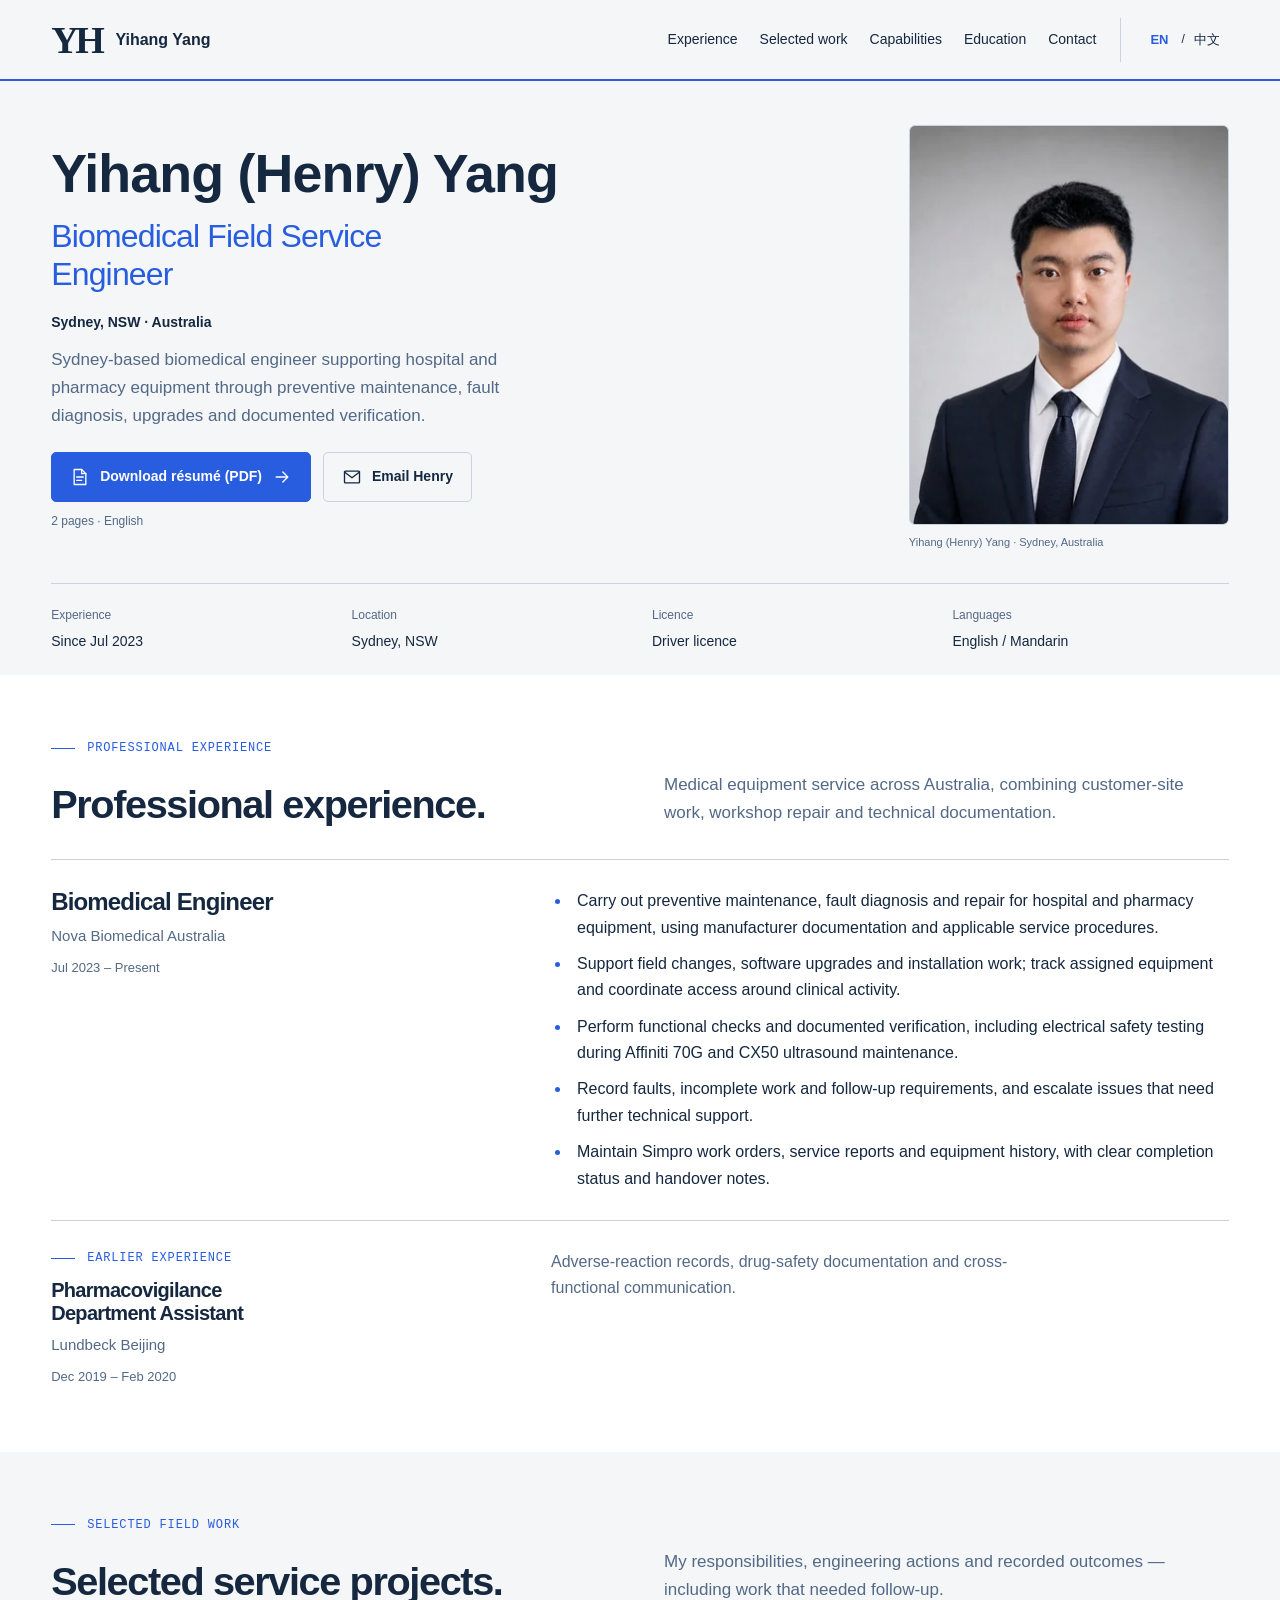
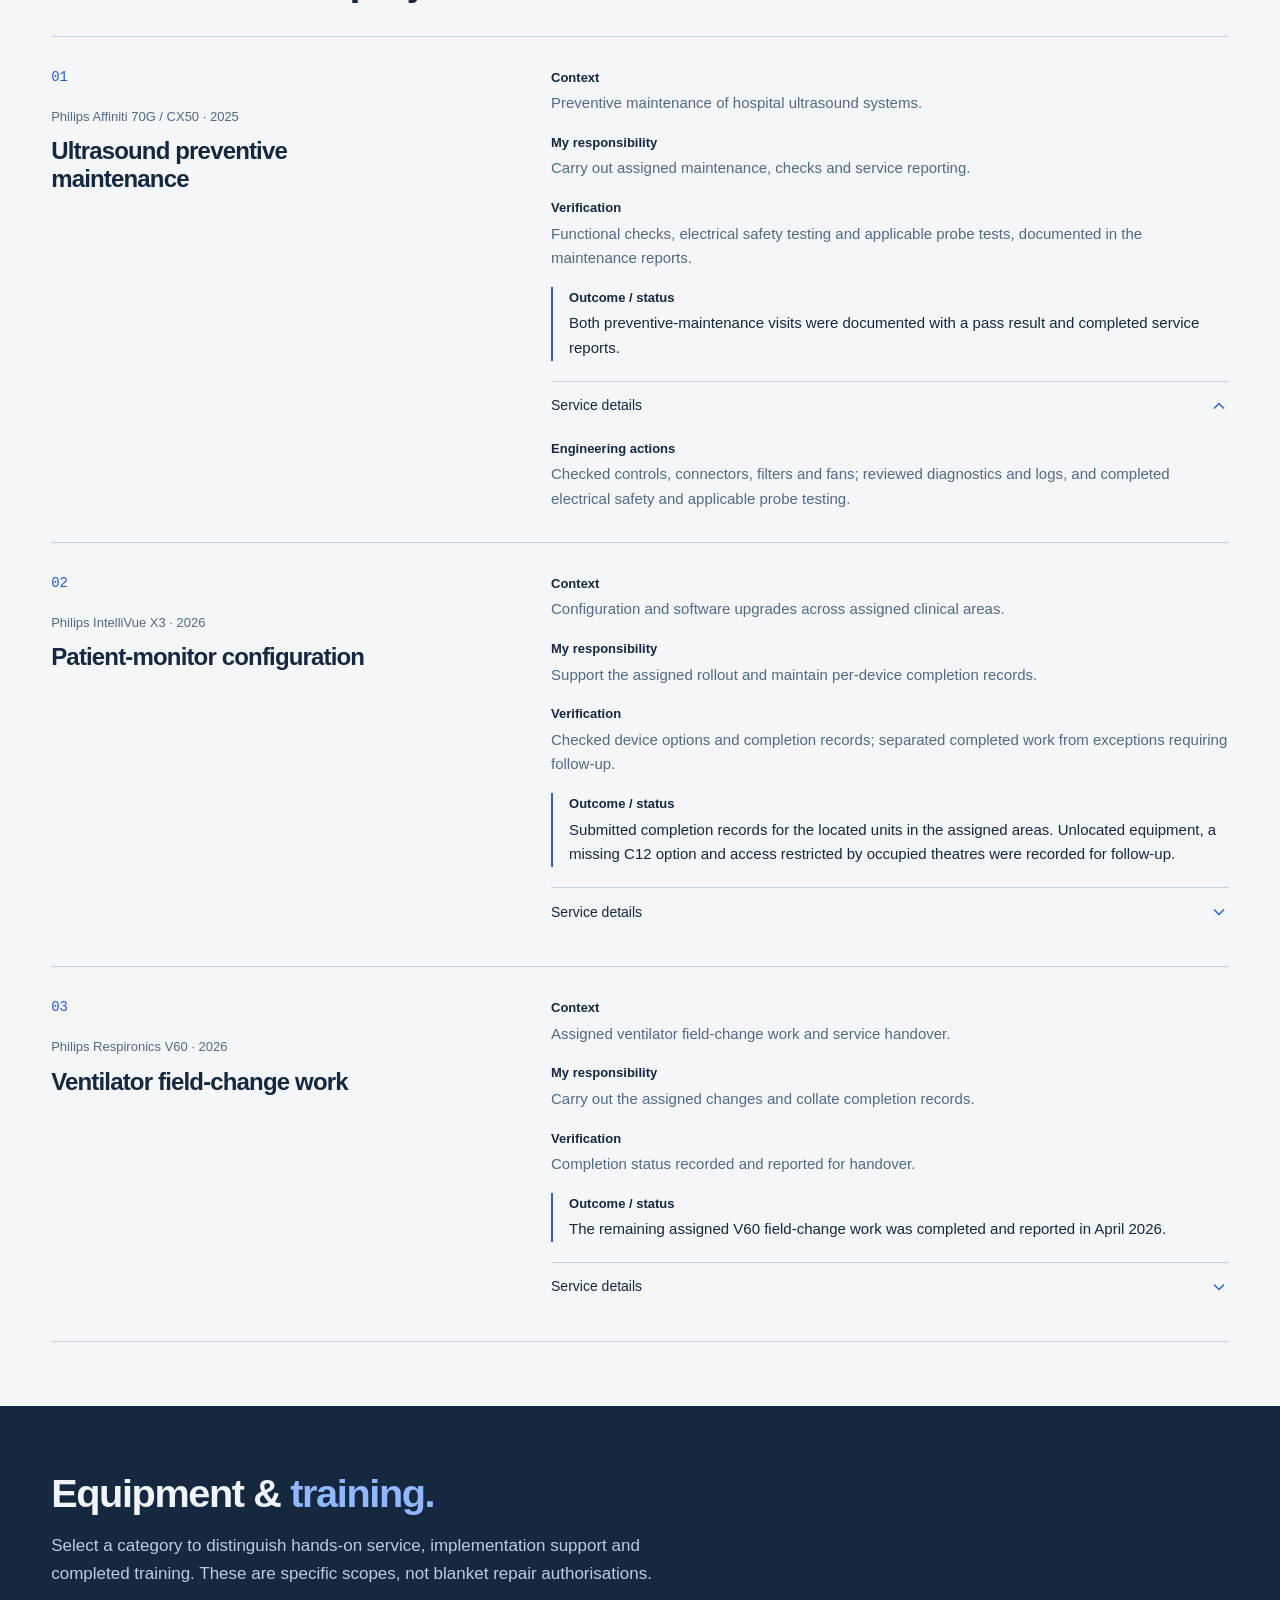
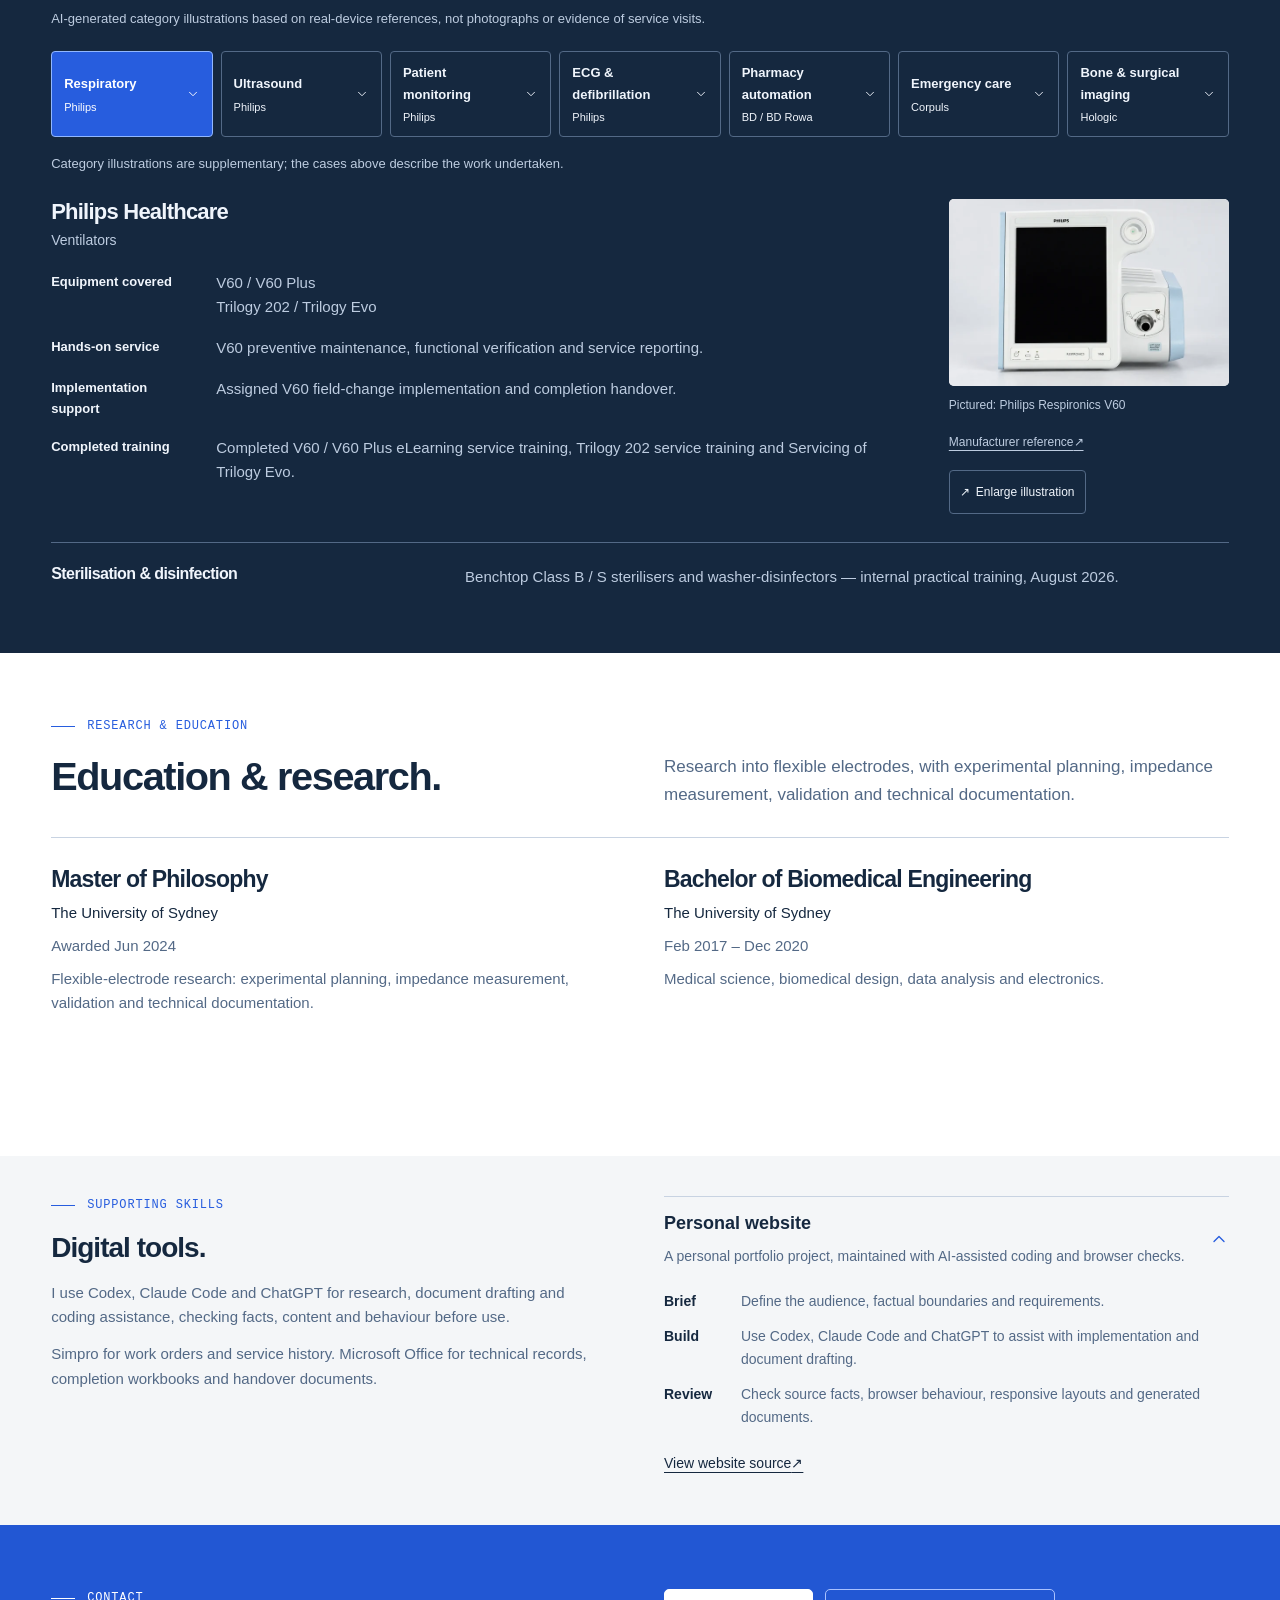
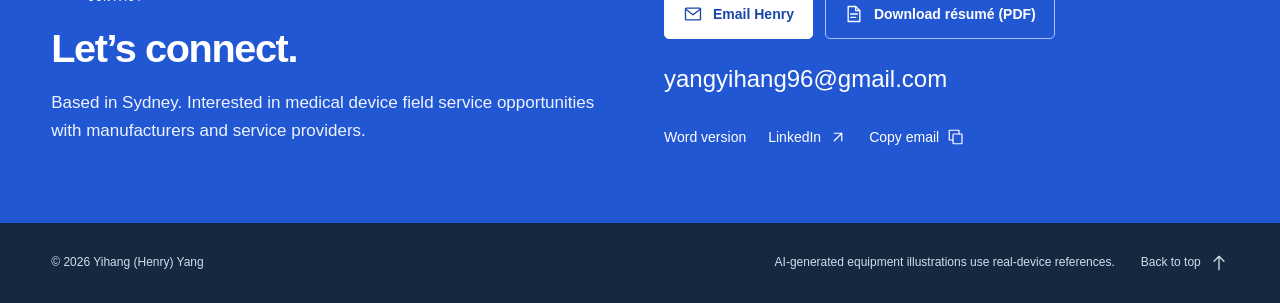
==== commit 57452cf1: "Refine biomedical service portfolio and harden content generation" ====
--- a/index.html
+++ b/index.html
@@ -4,9 +4,9 @@
     <meta charset="utf-8">
     <meta name="viewport" content="width=device-width, initial-scale=1">
     <title>Yihang (Henry) Yang | Biomedical Field Service Engineer in Sydney</title>
-    <meta name="description" content="Sydney-based Biomedical Field Service Engineer with three years at Nova Biomedical Australia. Ultrasound maintenance, patient-monitor upgrades, V60 field changes and documented verification.">
+    <meta name="description" content="Sydney-based Biomedical Field Service Engineer at Nova Biomedical Australia since July 2023. Ultrasound maintenance, patient-monitor upgrades and documented verification.">
     <meta name="robots" content="index, follow">
-    <meta http-equiv="Content-Security-Policy" content="default-src 'self'; base-uri 'self'; object-src 'none'; script-src 'self' 'sha256-/ZKvam4dsc36dxqBtHyh9seQR4iU91aRwgKZR4HlZPI='; script-src-elem 'self' 'sha256-/ZKvam4dsc36dxqBtHyh9seQR4iU91aRwgKZR4HlZPI='; script-src-attr 'none'; style-src 'self'; style-src-elem 'self'; style-src-attr 'none'; img-src 'self'; font-src 'none'; connect-src 'none'; form-action 'none'; frame-src 'none'; child-src 'none'; worker-src 'none'; media-src 'none'; manifest-src 'none'; require-trusted-types-for 'script'; trusted-types default; upgrade-insecure-requests">
+    <meta http-equiv="Content-Security-Policy" content="default-src 'self'; base-uri 'self'; object-src 'none'; script-src 'self' 'sha256-haAZ1LJsv9OkPi4GD8mLg6YQZU7CZ+dXWNlzbyxSZiw='; script-src-elem 'self' 'sha256-haAZ1LJsv9OkPi4GD8mLg6YQZU7CZ+dXWNlzbyxSZiw='; script-src-attr 'none'; style-src 'self'; style-src-elem 'self'; style-src-attr 'none'; img-src 'self'; font-src 'none'; connect-src 'none'; form-action 'none'; frame-src 'none'; child-src 'none'; worker-src 'none'; media-src 'none'; manifest-src 'none'; require-trusted-types-for 'script'; trusted-types default; upgrade-insecure-requests">
     <meta name="referrer" content="strict-origin-when-cross-origin">
     <meta name="theme-color" content="#f4f6f8">
     <link rel="canonical" href="https://yangyihang96.com/">
@@ -14,18 +14,18 @@
     <meta property="og:locale" content="en_AU">
     <meta property="og:site_name" content="Yihang Yang">
     <meta property="og:title" content="Yihang (Henry) Yang | Biomedical Field Service Engineer in Sydney">
-    <meta property="og:description" content="Sydney-based Biomedical Field Service Engineer with three years at Nova Biomedical Australia. Ultrasound maintenance, patient-monitor upgrades, V60 field changes and documented verification.">
+    <meta property="og:description" content="Sydney-based Biomedical Field Service Engineer at Nova Biomedical Australia since July 2023. Ultrasound maintenance, patient-monitor upgrades and documented verification.">
     <meta property="og:url" content="https://yangyihang96.com/">
-    <meta property="og:image" content="https://yangyihang96.com/assets/yihang-professional-headshot-720.jpg">
-    <meta property="og:image:secure_url" content="https://yangyihang96.com/assets/yihang-professional-headshot-720.jpg">
+    <meta property="og:image" content="https://yangyihang96.com/assets/studio-v20/social-card.jpg">
+    <meta property="og:image:secure_url" content="https://yangyihang96.com/assets/studio-v20/social-card.jpg">
     <meta property="og:image:type" content="image/jpeg">
-    <meta property="og:image:width" content="720">
-    <meta property="og:image:height" content="1125">
+    <meta property="og:image:width" content="1200">
+    <meta property="og:image:height" content="630">
     <meta property="og:image:alt" content="Portrait of Yihang (Henry) Yang, Biomedical Field Service Engineer in Sydney">
-    <meta name="twitter:card" content="summary">
+    <meta name="twitter:card" content="summary_large_image">
     <meta name="twitter:title" content="Yihang (Henry) Yang | Biomedical Field Service Engineer in Sydney">
-    <meta name="twitter:description" content="Sydney-based Biomedical Field Service Engineer with three years at Nova Biomedical Australia. Ultrasound maintenance, patient-monitor upgrades, V60 field changes and documented verification.">
-    <meta name="twitter:image" content="https://yangyihang96.com/assets/yihang-professional-headshot-720.jpg">
+    <meta name="twitter:description" content="Sydney-based Biomedical Field Service Engineer at Nova Biomedical Australia since July 2023. Ultrasound maintenance, patient-monitor upgrades and documented verification.">
+    <meta name="twitter:image" content="https://yangyihang96.com/assets/studio-v20/social-card.jpg">
     <meta name="twitter:image:alt" content="Portrait of Yihang (Henry) Yang, Biomedical Field Service Engineer in Sydney">
     <link rel="icon" type="image/svg+xml" href="favicon.svg">
     <link rel="alternate icon" href="favicon.ico">
@@ -37,7 +37,7 @@
   "name": "Yihang (Henry) Yang",
   "alternateName": "Henry Yang",
   "jobTitle": "Biomedical Field Service Engineer",
-  "description": "Sydney-based Biomedical Field Service Engineer with three years at Nova Biomedical Australia. Ultrasound maintenance, patient-monitor upgrades, V60 field changes and documented verification.",
+  "description": "Sydney-based Biomedical Field Service Engineer at Nova Biomedical Australia since July 2023. Ultrasound maintenance, patient-monitor upgrades and documented verification.",
   "url": "https://yangyihang96.com/",
   "image": "https://yangyihang96.com/assets/yihang-professional-headshot-formal-4k.jpg",
   "mainEntityOfPage": "https://yangyihang96.com/",
@@ -57,7 +57,10 @@
     "name": "Nova Biomedical Australia",
     "url": "https://www.novabiomedical.com.au/"
   },
-  "knowsLanguage": ["English", "Mandarin Chinese"],
+  "knowsLanguage": [
+    "English",
+    "Mandarin Chinese"
+  ],
   "knowsAbout": [
     "Biomedical field service",
     "Medical device maintenance",
@@ -76,16 +79,16 @@
   ]
 }
     </script>
-    <script src="theme-init.js?v=portfolio-v19-20260914-r1" integrity="sha384-1i3jTErOg4QQuD1xxvN5LwqWaoPwLPPMC9786uUVnEp7qYMAghSA/XSO4y+CdjpR" crossorigin="anonymous"></script>
-    <link rel="stylesheet" href="styles.css?v=portfolio-v19-20260914-r1" integrity="sha384-a0iqs535qqKFbwpoOtV9Jt516LzXDtbz9eMTTNQS1AbL5SDob5UDiJ8Ywu0JR/72" crossorigin="anonymous">
-    <script defer src="script.js?v=portfolio-v19-20260914-r1" integrity="sha384-fucUI+viI0JIvO33GGIuxYKTYjn4r0zp3oGMvjvSS6zPGC7gS/M0odtQAq3QTHrr" crossorigin="anonymous"></script>
+    <script src="theme-init.js?v=portfolio-v20-20260922" integrity="sha384-1i3jTErOg4QQuD1xxvN5LwqWaoPwLPPMC9786uUVnEp7qYMAghSA/XSO4y+CdjpR" crossorigin="anonymous"></script>
+    <link rel="stylesheet" href="styles.css?v=portfolio-v20-20260922" integrity="sha384-/EhyuoAXEurSjbMtKLzcnlHwTADZFzGK/9m/QJuAeXtZvwdV+RoteiUb7bdiVeNt" crossorigin="anonymous">
+    <script defer src="script.js?v=portfolio-v20-20260922" integrity="sha384-HG7qY3gJD1FJ77jg+bMpC7qNZZuayELBQo5kBZgbxi0km1+R47EnEC181XmVCYhv" crossorigin="anonymous"></script>
   </head>
   <body id="top" class="studio-site">
     <a class="skip-link" href="#main-content"><span data-i18n="skip">Skip to content</span></a>
     <header class="site-header" data-site-header><div class="header-inner">
       <a class="brand" href="#top"><span class="brand-mark">YH</span><span>Yihang Yang</span></a>
-      <div class="header-actions" id="site-menu"><nav class="site-nav" aria-label="Primary navigation"><a href="#experience"><span data-i18n="navExperience">Experience</span></a><a href="#case-notes"><span data-i18n="navService">Projects</span></a><a href="#capabilities"><span data-i18n="navEquipment">Equipment &amp; training</span></a><a href="#study"><span data-i18n="navEducation">Education</span></a><a href="#ai-tools"><span data-i18n="navAi">AI &amp; tools</span></a><a href="#contact"><span data-i18n="navContact">Contact</span></a></nav></div>
-      <div class="language-switch" role="group" aria-label="Language switcher"><button type="button" data-language-option="en" aria-pressed="true">EN</button><span aria-hidden="true">/</span><button type="button" data-language-option="zh" aria-pressed="false">中文</button></div>
+      <div class="header-actions" id="site-menu"><nav class="site-nav" aria-label="Primary navigation" data-i18n-aria="navigationLabel"><a href="#experience"><span data-i18n="navExperience">Experience</span></a><a href="#case-notes"><span data-i18n="navService">Selected work</span></a><a href="#capabilities"><span data-i18n="navEquipment">Capabilities</span></a><a href="#study"><span data-i18n="navEducation">Education</span></a><a href="#contact"><span data-i18n="navContact">Contact</span></a></nav></div>
+      <div class="language-switch" role="group" aria-label="Language selection" data-i18n-aria="languageLabel"><button type="button" data-language-option="en" aria-pressed="true">EN</button><span aria-hidden="true">/</span><button type="button" data-language-option="zh" aria-pressed="false">中文</button></div>
       <button class="menu-toggle" type="button" data-menu-toggle aria-expanded="false" aria-controls="site-menu" aria-label="Open navigation"><span></span><span></span><span></span></button>
     </div></header>
 
@@ -95,26 +98,27 @@
 
           <div class="content hero-content"><div class="hero-main">
             <h1 id="hero-title"><span class="hero-name">Yihang (Henry) Yang</span><span class="hero-role" data-i18n="heroRole">Biomedical Field Service Engineer</span></h1>
-            <p class="hero-subtitle" data-i18n="heroIntro">Sydney-based biomedical engineer at Nova Biomedical Australia since July 2023. Field service and workshop repair for hospital and pharmacy equipment, from preventive maintenance to documented verification.</p>
-            <div class="hero-actions"><a class="button primary resume-link" href="assets/Henry_Yang_Biomedical_Engineer_Resume.pdf?v=portfolio-v19-20260914-r1" type="application/pdf" download><svg class="icon" viewBox="0 0 24 24" fill="none" stroke="currentColor" stroke-width="1.6" stroke-linecap="round" stroke-linejoin="round" aria-hidden="true"><path d="M14 3H5v18h14V8l-5-5Z"/><path d="M14 3v5h5M8 12h8m-8 4h6"/></svg><span data-i18n="download">Resume · PDF</span><svg class="icon" viewBox="0 0 24 24" fill="none" stroke="currentColor" stroke-width="1.6" stroke-linecap="round" stroke-linejoin="round" aria-hidden="true"><path d="M5 12h14m-6-6 6 6-6 6"/></svg></a><a class="button secondary email-action" href="mailto:yangyihang96@gmail.com?subject=Biomedical%20field%20service%20opportunity"><svg class="icon" viewBox="0 0 24 24" fill="none" stroke="currentColor" stroke-width="1.6" stroke-linecap="round" stroke-linejoin="round" aria-hidden="true"><rect x="3" y="5" width="18" height="14" rx="1"/><path d="m3 6 9 7 9-7"/></svg><span data-i18n="email">Email Henry</span></a></div>
-            <p class="resume-format"><span data-i18n="resumeFormat">2 pages · English</span> · <a class="word-link" href="assets/Henry_Yang_Biomedical_Engineer_Resume.docx?v=portfolio-v19-20260914-r1" type="application/vnd.openxmlformats-officedocument.wordprocessingml.document" download><span data-i18n="wordDownload">Word version</span></a></p>
+            <p class="hero-location" data-i18n="heroLocation">Sydney, NSW · Australia</p>
+            <p class="hero-subtitle" data-i18n="heroIntro">Sydney-based biomedical engineer supporting hospital and pharmacy equipment through preventive maintenance, fault diagnosis, upgrades and documented verification.</p>
+            <div class="hero-actions"><a class="button primary resume-link" href="assets/Henry_Yang_Biomedical_Engineer_Resume.pdf?v=portfolio-v20-20260922" type="application/pdf" download><svg class="icon" viewBox="0 0 24 24" fill="none" stroke="currentColor" stroke-width="1.6" stroke-linecap="round" stroke-linejoin="round" aria-hidden="true"><path d="M14 3H5v18h14V8l-5-5Z"/><path d="M14 3v5h5M8 12h8m-8 4h6"/></svg><span data-i18n="download">Download résumé (PDF)</span><svg class="icon" viewBox="0 0 24 24" fill="none" stroke="currentColor" stroke-width="1.6" stroke-linecap="round" stroke-linejoin="round" aria-hidden="true"><path d="M5 12h14m-6-6 6 6-6 6"/></svg></a><a class="button secondary email-action" href="mailto:yangyihang96@gmail.com?subject=Biomedical%20field%20service%20opportunity"><svg class="icon" viewBox="0 0 24 24" fill="none" stroke="currentColor" stroke-width="1.6" stroke-linecap="round" stroke-linejoin="round" aria-hidden="true"><rect x="3" y="5" width="18" height="14" rx="1"/><path d="m3 6 9 7 9-7"/></svg><span data-i18n="email">Email Henry</span></a></div>
+            <p class="resume-format"><span data-i18n="resumeFormat">2 pages · English</span></p>
           </div></div>
           <figure class="hero-art">
-            <picture class="hero-visual"><img src="assets/yihang-professional-headshot-960.webp" srcset="assets/yihang-professional-headshot-960.webp 960w, assets/yihang-professional-headshot-1400.webp 1400w" sizes="(max-width: 700px) 256px, (max-width: 900px) 320px, 400px" width="960" height="1502" alt="Yihang (Henry) Yang" fetchpriority="high" loading="eager" decoding="async"></picture>
+            <picture class="hero-visual"><img src="assets/yihang-professional-headshot-960.webp" srcset="assets/studio-v20/portrait-320.webp 320w, assets/studio-v20/portrait-640.webp 640w, assets/yihang-professional-headshot-960.webp 960w" sizes="(max-width: 700px) 128px, 320px" width="960" height="1502" alt="Yihang (Henry) Yang" fetchpriority="high" loading="eager" decoding="async"></picture>
             <figcaption><span data-i18n="heroArtCaption">Yihang (Henry) Yang · Sydney, Australia</span></figcaption>
           </figure>
         </div>
         <dl class="content hero-meta">
           <div><dt data-i18n="experienceLabel">Experience</dt><dd data-i18n="since">Since Jul 2023</dd></div>
           <div><dt data-i18n="locationLabel">Location</dt><dd>Sydney, NSW</dd></div>
-          <div><dt data-i18n="travelLabel">Field travel</dt><dd data-i18n="licence">Driver licence</dd></div>
+          <div><dt data-i18n="travelLabel">Licence</dt><dd data-i18n="licence">Driver licence</dd></div>
           <div><dt data-i18n="languagesLabel">Languages</dt><dd data-i18n="languages">English / Mandarin</dd></div>
         </dl>
       </section>
 
       <section id="experience" class="experience-section section-pad" aria-labelledby="experience-title">
 <div class="content">
-<div class="chapter-heading"><p class="section-label" data-i18n="aboutLabel">Professional experience</p><h2 id="experience-title" data-i18n="experienceTitle">Field work. Clear records.</h2><p class="section-intro" data-i18n="experienceIntro">Medical equipment service across Australia, combining customer-site work, workshop repair and technical documentation.</p></div>
+<div class="chapter-heading"><p class="section-label" data-i18n="aboutLabel">Professional experience</p><h2 id="experience-title" data-i18n="experienceTitle">Professional experience.</h2><p class="section-intro" data-i18n="experienceIntro">Medical equipment service across Australia, combining customer-site work, workshop repair and technical documentation.</p></div>
 <div class="career-layout" id="fit-title">
 <article class="current-role" aria-labelledby="nova-role-title">
   <div class="role-heading"><h3 id="nova-role-title" data-i18n="novaRole">Biomedical Engineer</h3><p class="company-name">Nova Biomedical Australia</p><p class="experience-date" data-i18n="novaDate">Jul 2023 – Present</p></div>
@@ -126,13 +130,16 @@
 </article>
 </div></div></section>
 
-      <section id="case-notes" class="service-section section-pad" aria-labelledby="service-title"><div class="content"><div class="chapter-heading"><p class="section-label" data-i18n="serviceLabel">Selected field work</p><h2 id="service-title" data-i18n="serviceTitle">The work behind the equipment.</h2><p class="section-intro" data-i18n="serviceIntro">Maintenance, configuration and field-change projects, showing the work I carried out and how I documented the result.</p></div><div class="field-projects"><article class="field-project"><p class="project-index">01</p><div class="project-heading"><p class="project-context" data-i18n="caseUltrasoundContext">Philips Affiniti 70G / CX50 · 2025</p><h3 data-i18n="caseUltrasoundTitle">Ultrasound preventive maintenance</h3></div><div class="project-evidence"><p class="project-summary" data-i18n="caseUltrasoundSummary">Preventive maintenance with functional checks, electrical safety testing and completed reports recording a pass.</p><details open><summary><span data-i18n="caseDetails">Read service details</span><svg class="icon" viewBox="0 0 24 24" fill="none" stroke="currentColor" stroke-width="1.6" aria-hidden="true"><path d="m6 9 6 6 6-6"/></svg></summary><dl class="case-body"><div><dt data-i18n="caseActionLabel">My work</dt><dd data-i18n="caseUltrasoundAction">Checked controls, connectors, filters and fans; reviewed diagnostics and logs, and completed electrical safety and applicable probe testing.</dd></div><div><dt data-i18n="caseResultLabel">Recorded outcome</dt><dd data-i18n="caseUltrasoundResult">Both preventive-maintenance visits were documented with a pass result and completed service reports.</dd></div></dl></details></div></article><article class="field-project"><p class="project-index">02</p><div class="project-heading"><p class="project-context" data-i18n="caseMonitorContext">Philips IntelliVue X3 · 2026</p><h3 data-i18n="caseMonitorTitle">Patient-monitor configuration</h3></div><div class="project-evidence"><p class="project-summary" data-i18n="caseMonitorSummary">Tracked upgrades and configuration work across clinical areas, recording completed units and exceptions for follow-up.</p><details><summary><span data-i18n="caseDetails">Read service details</span><svg class="icon" viewBox="0 0 24 24" fill="none" stroke="currentColor" stroke-width="1.6" aria-hidden="true"><path d="m6 9 6 6 6-6"/></svg></summary><dl class="case-body"><div><dt data-i18n="caseActionLabel">My work</dt><dd data-i18n="caseMonitorAction">Worked through assigned X3 configuration and upgrade lists, checked device options and maintained completion workbooks for the clinical areas.</dd></div><div><dt data-i18n="caseResultLabel">Recorded outcome</dt><dd data-i18n="caseMonitorResult">Submitted completion records for the located units in the assigned areas. Unlocated equipment, a missing C12 option and access restricted by occupied theatres were recorded for follow-up.</dd></div></dl></details></div></article><article class="field-project"><p class="project-index">03</p><div class="project-heading"><p class="project-context" data-i18n="caseV60Context">Philips Respironics V60 · 2026</p><h3 data-i18n="caseV60Title">Ventilator field-change work</h3></div><div class="project-evidence"><p class="project-summary" data-i18n="caseV60Summary">Completed assigned V60 field-change work and returned the completion records for service follow-up.</p><details><summary><span data-i18n="caseDetails">Read service details</span><svg class="icon" viewBox="0 0 24 24" fill="none" stroke="currentColor" stroke-width="1.6" aria-hidden="true"><path d="m6 9 6 6 6-6"/></svg></summary><dl class="case-body"><div><dt data-i18n="caseActionLabel">My work</dt><dd data-i18n="caseV60Action">Carried out assigned V60 field-change work and collated the remaining completion records for handover.</dd></div><div><dt data-i18n="caseResultLabel">Recorded outcome</dt><dd data-i18n="caseV60Result">The remaining assigned V60 field-change work was completed and reported in April 2026.</dd></div></dl></details></div></article></div></div></section>
+      <section id="case-notes" class="service-section section-pad" aria-labelledby="service-title"><div class="content"><div class="chapter-heading"><p class="section-label" data-i18n="serviceLabel">Selected field work</p><h2 id="service-title" data-i18n="serviceTitle">Selected service projects.</h2><p class="section-intro" data-i18n="serviceIntro">My responsibilities, engineering actions and recorded outcomes — including work that needed follow-up.</p></div><div class="field-projects">
+<article class="field-project"><div class="project-heading"><p class="project-index">01</p><p class="project-context" data-i18n="caseUltrasoundContext">Philips Affiniti 70G / CX50 · 2025</p><h3 data-i18n="caseUltrasoundTitle">Ultrasound preventive maintenance</h3></div><div class="project-evidence"><dl class="case-facts"><div><dt data-i18n="caseContextLabel">Context</dt><dd class="project-summary" data-i18n="caseUltrasoundSummary">Preventive maintenance of hospital ultrasound systems.</dd></div><div><dt data-i18n="caseResponsibilityLabel">My responsibility</dt><dd data-i18n="caseUltrasoundResponsibility">Carry out assigned maintenance, checks and service reporting.</dd></div><div><dt data-i18n="caseVerificationLabel">Verification</dt><dd data-i18n="caseUltrasoundVerification">Functional checks, electrical safety testing and applicable probe tests, documented in the maintenance reports.</dd></div><div><dt data-i18n="caseResultLabel">Outcome / status</dt><dd data-i18n="caseUltrasoundResult">Both preventive-maintenance visits were documented with a pass result and completed service reports.</dd></div></dl><details open><summary><span data-i18n="caseDetails">Service details</span><svg class="icon" viewBox="0 0 24 24" fill="none" stroke="currentColor" stroke-width="1.6" aria-hidden="true"><path d="m6 9 6 6 6-6"/></svg></summary><dl class="case-body"><div><dt data-i18n="caseActionLabel">Engineering actions</dt><dd data-i18n="caseUltrasoundAction">Checked controls, connectors, filters and fans; reviewed diagnostics and logs, and completed electrical safety and applicable probe testing.</dd></div></dl></details></div></article>
+<article class="field-project"><div class="project-heading"><p class="project-index">02</p><p class="project-context" data-i18n="caseMonitorContext">Philips IntelliVue X3 · 2026</p><h3 data-i18n="caseMonitorTitle">Patient-monitor configuration</h3></div><div class="project-evidence"><dl class="case-facts"><div><dt data-i18n="caseContextLabel">Context</dt><dd class="project-summary" data-i18n="caseMonitorSummary">Configuration and software upgrades across assigned clinical areas.</dd></div><div><dt data-i18n="caseResponsibilityLabel">My responsibility</dt><dd data-i18n="caseMonitorResponsibility">Support the assigned rollout and maintain per-device completion records.</dd></div><div><dt data-i18n="caseVerificationLabel">Verification</dt><dd data-i18n="caseMonitorVerification">Checked device options and completion records; separated completed work from exceptions requiring follow-up.</dd></div><div><dt data-i18n="caseResultLabel">Outcome / status</dt><dd data-i18n="caseMonitorResult">Submitted completion records for the located units in the assigned areas. Unlocated equipment, a missing C12 option and access restricted by occupied theatres were recorded for follow-up.</dd></div></dl><details><summary><span data-i18n="caseDetails">Service details</span><svg class="icon" viewBox="0 0 24 24" fill="none" stroke="currentColor" stroke-width="1.6" aria-hidden="true"><path d="m6 9 6 6 6-6"/></svg></summary><dl class="case-body"><div><dt data-i18n="caseActionLabel">Engineering actions</dt><dd data-i18n="caseMonitorAction">Worked through assigned X3 configuration and upgrade lists, checked device options and maintained completion workbooks for the clinical areas.</dd></div></dl></details></div></article>
+<article class="field-project"><div class="project-heading"><p class="project-index">03</p><p class="project-context" data-i18n="caseV60Context">Philips Respironics V60 · 2026</p><h3 data-i18n="caseV60Title">Ventilator field-change work</h3></div><div class="project-evidence"><dl class="case-facts"><div><dt data-i18n="caseContextLabel">Context</dt><dd class="project-summary" data-i18n="caseV60Summary">Assigned ventilator field-change work and service handover.</dd></div><div><dt data-i18n="caseResponsibilityLabel">My responsibility</dt><dd data-i18n="caseV60Responsibility">Carry out the assigned changes and collate completion records.</dd></div><div><dt data-i18n="caseVerificationLabel">Verification</dt><dd data-i18n="caseV60Verification">Completion status recorded and reported for handover.</dd></div><div><dt data-i18n="caseResultLabel">Outcome / status</dt><dd data-i18n="caseV60Result">The remaining assigned V60 field-change work was completed and reported in April 2026.</dd></div></dl><details><summary><span data-i18n="caseDetails">Service details</span><svg class="icon" viewBox="0 0 24 24" fill="none" stroke="currentColor" stroke-width="1.6" aria-hidden="true"><path d="m6 9 6 6 6-6"/></svg></summary><dl class="case-body"><div><dt data-i18n="caseActionLabel">Engineering actions</dt><dd data-i18n="caseV60Action">Carried out assigned V60 field-change work and collated the remaining completion records for handover.</dd></div></dl></details></div></article>
+</div></div></section>
 
       <section id="capabilities" class="equipment-section section-pad" aria-labelledby="equipment-title">
         <div class="content">
-          <div class="equipment-heading" id="partners-title"><h2 id="equipment-title"><span data-i18n="equipmentTitle">Equipment &amp;</span> <span class="accent" data-i18n="equipmentTitleAccent">training.</span></h2><p class="section-intro" data-i18n="equipmentIntro">A service background across several device categories. Completed training and hands-on work are listed separately below.</p></div>
-          <div class="equipment-overview" aria-labelledby="scope-title"><h3 id="scope-title" data-i18n="equipmentOverviewLabel">Service scope at a glance</h3><dl class="scope-grid"><div><dt data-i18n="scope0Title">Respiratory</dt><dd><strong data-i18n="scope0Models">V60 / V60 Plus · Trilogy 202 / Evo</strong><span data-i18n="scope0Body">V60 field changes, maintenance and verification.</span></dd></div><div><dt data-i18n="scope1Title">Ultrasound</dt><dd><strong data-i18n="scope1Models">EPIQ / Affiniti · CX30 / CX50 / SPARQ</strong><span data-i18n="scope1Body">Affiniti 70G and CX50 preventive maintenance.</span></dd></div><div><dt data-i18n="scope2Title">Patient monitoring</dt><dd><strong data-i18n="scope2Models">Efficia CM · MX40 / X3 · Avalon FM20 / FM30</strong><span data-i18n="scope2Body">X3 configuration and upgrade work; related service training.</span></dd></div><div><dt data-i18n="scope3Title">ECG &amp; defibrillation</dt><dd><strong data-i18n="scope3Models">PageWriter TC20 / TC30 / TC50 · HeartStart Intrepid</strong><span data-i18n="scope3Body">TC50 field upgrades; PageWriter and Intrepid training.</span></dd></div><div><dt data-i18n="scope4Title">Pharmacy automation</dt><dd><strong data-i18n="scope4Models">Pyxis MedStation / PAS ES · Rowa Vmax / Smart / ProLog</strong><span data-i18n="scope4Body">Rowa Vmax / ProLog maintenance; Pyxis hardware training.</span></dd></div><div><dt data-i18n="scope5Title">Emergency care</dt><dd><strong data-i18n="scope5Models">corpuls3</strong><span data-i18n="scope5Body">Project training, equipment replacement and software rollout.</span></dd></div><div><dt data-i18n="scope6Title">Bone &amp; surgical imaging</dt><dd><strong data-i18n="scope6Models">Horizon DXA · Trident HD</strong><span data-i18n="scope6Body">Horizon EMI work; Trident power-on and information capture.</span></dd></div><div><dt data-i18n="sterilizerTitle">Sterilisation &amp; disinfection</dt><dd><span data-i18n="sterilizerScope">Benchtop Class B / S sterilisers and washer-disinfectors — internal practical training, August 2026.</span></dd></div></dl></div>
-<p class="illustration-note" data-i18n="illustrationNote">Equipment illustrations based on real-device references; not photographs of service visits.</p>
+          <div class="equipment-heading" id="partners-title"><h2 id="equipment-title"><span data-i18n="equipmentTitle">Equipment &amp;</span> <span class="accent" data-i18n="equipmentTitleAccent">training.</span></h2><p id="scope-title" class="section-intro" data-i18n="equipmentIntro">Select a category to distinguish hands-on service, implementation support and completed training. These are specific scopes, not blanket repair authorisations.</p></div>
+          <p class="illustration-note" data-i18n="illustrationNote">AI-generated category illustrations based on real-device references, not photographs or evidence of service visits.</p>
 <div class="equipment-layout" data-equipment>
             <div class="platform-navigation" data-platform-navigation hidden><div class="platform-tabs" data-platform-tabs role="tablist" aria-label="Equipment platforms">
 <button type="button" id="tab-philips" role="tab" data-platform="philips" aria-controls="platform-philips" aria-selected="true" tabindex="0"><span><strong data-i18n="philipsTab">Respiratory</strong><small>Philips</small></span><svg class="icon" viewBox="0 0 24 24" fill="none" stroke="currentColor" stroke-width="1.6" stroke-linecap="round" stroke-linejoin="round" aria-hidden="true"><path d="m6 9 6 6 6-6"/></svg></button>
@@ -142,50 +149,29 @@
 <button type="button" id="tab-bd" role="tab" data-platform="bd" aria-controls="platform-bd" aria-selected="false" tabindex="-1"><span><strong data-i18n="bdTab">Pharmacy automation</strong><small>BD / BD Rowa</small></span><svg class="icon" viewBox="0 0 24 24" fill="none" stroke="currentColor" stroke-width="1.6" stroke-linecap="round" stroke-linejoin="round" aria-hidden="true"><path d="m6 9 6 6 6-6"/></svg></button>
 <button type="button" id="tab-corpuls" role="tab" data-platform="corpuls" aria-controls="platform-corpuls" aria-selected="false" tabindex="-1"><span><strong data-i18n="corpulsTab">Emergency care</strong><small>Corpuls</small></span><svg class="icon" viewBox="0 0 24 24" fill="none" stroke="currentColor" stroke-width="1.6" stroke-linecap="round" stroke-linejoin="round" aria-hidden="true"><path d="m6 9 6 6 6-6"/></svg></button>
 <button type="button" id="tab-hologic" role="tab" data-platform="hologic" aria-controls="platform-hologic" aria-selected="false" tabindex="-1"><span><strong data-i18n="hologicTab">Bone &amp; surgical imaging</strong><small>Hologic</small></span><svg class="icon" viewBox="0 0 24 24" fill="none" stroke="currentColor" stroke-width="1.6" stroke-linecap="round" stroke-linejoin="round" aria-hidden="true"><path d="m6 9 6 6 6-6"/></svg></button>
-</div><p class="platform-hint" data-i18n="platformHint">Select a category for equipment illustrations, completed training and service context.</p></div>
-            <div class="platform-panels"><article class="platform-panel" id="platform-philips" data-platform-panel="philips" aria-labelledby="platform-title-philips">
-<figure class="platform-art"><picture><img src="assets/studio-v18/v60-1280.webp" srcset="assets/studio-v18/v60-640.webp 640w, assets/studio-v18/v60-1280.webp 1280w" sizes="(max-width: 700px) calc(100vw - 40px), 680px" width="1280" height="853" alt="" loading="lazy" decoding="async"></picture><figcaption><span data-i18n="philipsArtCaption">Pictured: Philips Respironics V60</span><a class="reference-link" href="https://images.philips.com/is/content/PhilipsConsumer/Campaigns/HC20140401_DG/Documents/V60-quick-reference-guide.pdf" target="_blank" rel="noopener noreferrer"><span data-i18n="officialReference">Manufacturer reference</span><span aria-hidden="true"> ↗</span></a><button class="art-zoom" type="button" data-art-zoom hidden><span aria-hidden="true">↗</span> <span data-i18n="viewImage">View image</span></button></figcaption></figure>
-<div class="platform-copy"><div class="platform-logo"><img src="assets/logo-philips.svg" alt="Philips Healthcare logo" width="800" height="160" loading="lazy" decoding="async"></div><h3 id="platform-title-philips">Philips Healthcare</h3><p class="platform-category" data-i18n="philipsCategory">Ventilators</p>
-<dl class="platform-details"><div><dt data-i18n="equipmentLabel">Equipment</dt><dd><span data-i18n="philipsEquipment0">V60 / V60 Plus</span><span data-i18n="philipsEquipment1">Trilogy 202 / Trilogy Evo</span></dd></div><div><dt data-i18n="trainingLabel">Completed training</dt><dd data-i18n="philipsTraining">Completed V60 / V60 Plus eLearning service training, Trilogy 202 service training and Servicing of Trilogy Evo.</dd></div><div><dt data-i18n="serviceContext">Service context</dt><dd data-i18n="philipsScope">V60 field-change implementation, preventive maintenance, functional verification and service reporting.</dd></div></dl></div></article>
-<article class="platform-panel" id="platform-philips-ultrasound" data-platform-panel="philips-ultrasound" aria-labelledby="platform-title-philips-ultrasound">
-<figure class="platform-art"><picture data-deferred-art hidden><img data-src="assets/studio-v18/ultrasound-1280.webp" data-srcset="assets/studio-v18/ultrasound-640.webp 640w, assets/studio-v18/ultrasound-1280.webp 1280w" sizes="(max-width: 700px) calc(100vw - 40px), 680px" width="1280" height="853" alt="" loading="lazy" decoding="async"></picture><noscript><img src="assets/studio-v18/ultrasound-1280.webp" srcset="assets/studio-v18/ultrasound-640.webp 640w, assets/studio-v18/ultrasound-1280.webp 1280w" sizes="(max-width: 700px) calc(100vw - 40px), 680px" width="1280" height="853" alt="" loading="lazy" decoding="async"></noscript><figcaption><span data-i18n="ultrasoundArtCaption">Pictured: Philips Affiniti 70</span><a class="reference-link" href="https://www.usa.philips.com/c-dam/b2bhc/us/Products/Ultrasound/Affiniti70/Affiniti_A_smart%20investment_TCO_DS_FNL.PDF" target="_blank" rel="noopener noreferrer"><span data-i18n="officialReference">Manufacturer reference</span><span aria-hidden="true"> ↗</span></a><button class="art-zoom" type="button" data-art-zoom hidden><span aria-hidden="true">↗</span> <span data-i18n="viewImage">View image</span></button></figcaption></figure>
-<div class="platform-copy"><div class="platform-logo"><img src="assets/logo-philips.svg" alt="Philips Healthcare logo" width="800" height="160" loading="lazy" decoding="async"></div><h3 id="platform-title-philips-ultrasound">Philips Healthcare</h3><p class="platform-category" data-i18n="ultrasoundCategory">Cart-based &amp; compact ultrasound</p>
-<dl class="platform-details"><div><dt data-i18n="equipmentLabel">Equipment</dt><dd><span data-i18n="ultrasoundEquipment0">EPIQ / Affiniti</span><span data-i18n="ultrasoundEquipment1">CX30 / CX50 / SPARQ</span></dd></div><div><dt data-i18n="trainingLabel">Completed training</dt><dd data-i18n="ultrasoundTraining">Ultrasound Essentials, EPIQ and Affiniti local training, and CX30 / CX50 / SPARQ FSE training, Sydney, March 2023. Related eLearning also completed.</dd></div><div><dt data-i18n="serviceContext">Service context</dt><dd data-i18n="ultrasoundScope">Affiniti 70G and CX50 preventive maintenance: controls, connectors, filters and diagnostic checks, electrical safety testing and documented verification.</dd></div></dl></div></article>
-<article class="platform-panel" id="platform-philips-monitor" data-platform-panel="philips-monitor" aria-labelledby="platform-title-philips-monitor">
-<figure class="platform-art"><picture data-deferred-art hidden><img data-src="assets/studio-v18/monitor-1280.webp" data-srcset="assets/studio-v18/monitor-640.webp 640w, assets/studio-v18/monitor-1280.webp 1280w" sizes="(max-width: 700px) calc(100vw - 40px), 680px" width="1280" height="853" alt="" loading="lazy" decoding="async"></picture><noscript><img src="assets/studio-v18/monitor-1280.webp" srcset="assets/studio-v18/monitor-640.webp 640w, assets/studio-v18/monitor-1280.webp 1280w" sizes="(max-width: 700px) calc(100vw - 40px), 680px" width="1280" height="853" alt="" loading="lazy" decoding="async"></noscript><figcaption><span data-i18n="monitorArtCaption">Pictured: Philips Efficia CM150</span><a class="reference-link" href="https://images.philips.com/is/image/philipsconsumer/4ebad747f8174ae79485a48e011fb9ba?wid=1400&amp;fmt=jpeg" target="_blank" rel="noopener noreferrer"><span data-i18n="officialReference">Manufacturer reference</span><span aria-hidden="true"> ↗</span></a><button class="art-zoom" type="button" data-art-zoom hidden><span aria-hidden="true">↗</span> <span data-i18n="viewImage">View image</span></button></figcaption></figure>
-<div class="platform-copy"><div class="platform-logo"><img src="assets/logo-philips.svg" alt="Philips Healthcare logo" width="800" height="160" loading="lazy" decoding="async"></div><h3 id="platform-title-philips-monitor">Philips Healthcare</h3><p class="platform-category" data-i18n="monitorCategory">Bedside, telemetry &amp; fetal monitoring</p>
-<dl class="platform-details"><div><dt data-i18n="equipmentLabel">Equipment</dt><dd><span data-i18n="monitorEquipment0">Efficia CM10 / CM12 / CM100 / CM120 / CM150</span><span data-i18n="monitorEquipment1">IntelliVue MX40 / X3</span><span data-i18n="monitorEquipment2">Avalon FM20 / FM30</span></dd></div><div><dt data-i18n="trainingLabel">Completed training</dt><dd data-i18n="monitorTraining">Efficia CM series service training; MX40 installation and service courses; Avalon FM20 / FM30 support training.</dd></div><div><dt data-i18n="serviceContext">Service context</dt><dd data-i18n="monitorScope">IntelliVue X3 configuration and software rollout, equipment-option checks, completion records and clinical-area verification support.</dd></div></dl></div></article>
-<article class="platform-panel" id="platform-philips-ecg" data-platform-panel="philips-ecg" aria-labelledby="platform-title-philips-ecg">
-<figure class="platform-art"><picture data-deferred-art hidden><img data-src="assets/studio-v18/ecg-1280.webp" data-srcset="assets/studio-v18/ecg-640.webp 640w, assets/studio-v18/ecg-1280.webp 1280w" sizes="(max-width: 700px) calc(100vw - 40px), 680px" width="1280" height="853" alt="" loading="lazy" decoding="async"></picture><noscript><img src="assets/studio-v18/ecg-1280.webp" srcset="assets/studio-v18/ecg-640.webp 640w, assets/studio-v18/ecg-1280.webp 1280w" sizes="(max-width: 700px) calc(100vw - 40px), 680px" width="1280" height="853" alt="" loading="lazy" decoding="async"></noscript><figcaption><span data-i18n="ecgArtCaption">Pictured: Philips PageWriter TC50</span><a class="reference-link" href="https://www.documents.philips.com/doclib/enc/5950412/PageWriter_TC50_cardiograph_with_DXL_16_-_Always_in_Touch_%28ENG%29.pdf" target="_blank" rel="noopener noreferrer"><span data-i18n="officialReference">Manufacturer reference</span><span aria-hidden="true"> ↗</span></a><button class="art-zoom" type="button" data-art-zoom hidden><span aria-hidden="true">↗</span> <span data-i18n="viewImage">View image</span></button></figcaption></figure>
-<div class="platform-copy"><div class="platform-logo"><img src="assets/logo-philips.svg" alt="Philips Healthcare logo" width="800" height="160" loading="lazy" decoding="async"></div><h3 id="platform-title-philips-ecg">Philips Healthcare</h3><p class="platform-category" data-i18n="ecgCategory">Diagnostic ECG / monitor-defibrillators</p>
-<dl class="platform-details"><div><dt data-i18n="equipmentLabel">Equipment</dt><dd><span data-i18n="ecgEquipment0">PageWriter TC20 / TC30 / TC50</span><span data-i18n="ecgEquipment1">HeartStart Intrepid</span></dd></div><div><dt data-i18n="trainingLabel">Completed training</dt><dd data-i18n="ecgTraining">PageWriter TC Family TC20 / 30 / 50 course, November 2023; HeartStart Intrepid Monitor Defibrillator Service Training, March 2025.</dd></div><div><dt data-i18n="serviceContext">Service context</dt><dd data-i18n="ecgScope">PageWriter TC50 field-upgrade work and service reporting. HeartStart Intrepid is included here as completed service training.</dd></div></dl></div></article>
-<article class="platform-panel" id="platform-bd" data-platform-panel="bd" aria-labelledby="platform-title-bd">
-<figure class="platform-art"><picture data-deferred-art hidden><img data-src="assets/studio-v18/bd-1280.webp" data-srcset="assets/studio-v18/bd-640.webp 640w, assets/studio-v18/bd-1280.webp 1280w" sizes="(max-width: 700px) calc(100vw - 40px), 680px" width="1280" height="853" alt="" loading="lazy" decoding="async"></picture><noscript><img src="assets/studio-v18/bd-1280.webp" srcset="assets/studio-v18/bd-640.webp 640w, assets/studio-v18/bd-1280.webp 1280w" sizes="(max-width: 700px) calc(100vw - 40px), 680px" width="1280" height="853" alt="" loading="lazy" decoding="async"></noscript><figcaption><span data-i18n="bdArtCaption">Pictured: BD Rowa Vmax</span><a class="reference-link" href="https://rowa.de/content/media/BD_Rowa_Vmax_EN.pdf" target="_blank" rel="noopener noreferrer"><span data-i18n="officialReference">Manufacturer reference</span><span aria-hidden="true"> ↗</span></a><button class="art-zoom" type="button" data-art-zoom hidden><span aria-hidden="true">↗</span> <span data-i18n="viewImage">View image</span></button></figcaption></figure>
-<div class="platform-copy"><div class="platform-logo"><img src="assets/logo-bd.svg" alt="BD / BD Rowa logo" width="147" height="59" loading="lazy" decoding="async"></div><h3 id="platform-title-bd">BD / BD Rowa</h3><p class="platform-category" data-i18n="bdCategory">Medication management / pharmacy automation</p>
-<dl class="platform-details"><div><dt data-i18n="equipmentLabel">Equipment</dt><dd><span data-i18n="bdEquipment0">Pyxis MedStation / PAS ES</span><span data-i18n="bdEquipment1">Rowa Vmax / Rowa Smart / ProLog</span></dd></div><div><dt data-i18n="trainingLabel">Completed training</dt><dd data-i18n="bdTraining">FIX 100 Dispensing Service Basic Training and Pyxis MedStation &amp; PAS ES Hardware FIX 100, January 2024.</dd></div><div><dt data-i18n="serviceContext">Service context</dt><dd data-i18n="bdScope">Rowa Vmax and ProLog preventive maintenance, pharmacy field call-outs, fault findings and service handover.</dd></div></dl></div></article>
-<article class="platform-panel" id="platform-corpuls" data-platform-panel="corpuls" aria-labelledby="platform-title-corpuls">
-<figure class="platform-art"><picture data-deferred-art hidden><img data-src="assets/studio-v18/corpuls-1280.webp" data-srcset="assets/studio-v18/corpuls-640.webp 640w, assets/studio-v18/corpuls-1280.webp 1280w" sizes="(max-width: 700px) calc(100vw - 40px), 680px" width="1280" height="853" alt="" loading="lazy" decoding="async"></picture><noscript><img src="assets/studio-v18/corpuls-1280.webp" srcset="assets/studio-v18/corpuls-640.webp 640w, assets/studio-v18/corpuls-1280.webp 1280w" sizes="(max-width: 700px) calc(100vw - 40px), 680px" width="1280" height="853" alt="" loading="lazy" decoding="async"></noscript><figcaption><span data-i18n="corpulsArtCaption">Pictured: corpuls3 modules</span><a class="reference-link" href="https://corpuls.world/wAssets/img/produkte/corpuls3/weblication/wThumbnails/8e3a05a9-564810d5@ll.jpg?1712740670" target="_blank" rel="noopener noreferrer"><span data-i18n="officialReference">Manufacturer reference</span><span aria-hidden="true"> ↗</span></a><button class="art-zoom" type="button" data-art-zoom hidden><span aria-hidden="true">↗</span> <span data-i18n="viewImage">View image</span></button></figcaption></figure>
-<div class="platform-copy"><div class="platform-logo"><img src="assets/logo-device-technologies.svg" alt="Device Technologies / Corpuls logo" width="646" height="149" loading="lazy" decoding="async"></div><h3 id="platform-title-corpuls">Device Technologies / Corpuls</h3><p class="platform-category" data-i18n="corpulsCategory">Monitoring / defibrillation</p>
-<dl class="platform-details"><div><dt data-i18n="equipmentLabel">Equipment</dt><dd><span data-i18n="corpulsEquipment0">corpuls3 modular monitor-defibrillator</span></dd></div><div><dt data-i18n="trainingLabel">Completed training</dt><dd data-i18n="corpulsTraining">Software-update project training followed by field rollout work in 2026.</dd></div><div><dt data-i18n="serviceContext">Service context</dt><dd data-i18n="corpulsScope">Device exchange and software-upgrade rollout, workshop preparation, completion tracking and service handover.</dd></div></dl></div></article>
-<article class="platform-panel" id="platform-hologic" data-platform-panel="hologic" aria-labelledby="platform-title-hologic">
-<figure class="platform-art"><picture data-deferred-art hidden><img data-src="assets/studio-v18/horizon-1280.webp" data-srcset="assets/studio-v18/horizon-640.webp 640w, assets/studio-v18/horizon-1280.webp 1280w" sizes="(max-width: 700px) calc(100vw - 40px), 680px" width="1280" height="853" alt="" loading="lazy" decoding="async"></picture><noscript><img src="assets/studio-v18/horizon-1280.webp" srcset="assets/studio-v18/horizon-640.webp 640w, assets/studio-v18/horizon-1280.webp 1280w" sizes="(max-width: 700px) calc(100vw - 40px), 680px" width="1280" height="853" alt="" loading="lazy" decoding="async"></noscript><figcaption><span data-i18n="hologicArtCaption">Pictured: Hologic Horizon DXA</span><a class="reference-link" href="https://www.hologic.com/sites/default/files/styles/banner_product_page_1070_x_540_/public/2021/04/Hologic_Horizon%C2%AE%20DXA%20System.jpg" target="_blank" rel="noopener noreferrer"><span data-i18n="officialReference">Manufacturer reference</span><span aria-hidden="true"> ↗</span></a><button class="art-zoom" type="button" data-art-zoom hidden><span aria-hidden="true">↗</span> <span data-i18n="viewImage">View image</span></button></figcaption></figure>
-<div class="platform-copy"><div class="platform-logo"><img src="assets/logo-hologic.svg" alt="Hologic logo" width="778" height="141" loading="lazy" decoding="async"></div><h3 id="platform-title-hologic">Hologic</h3><p class="platform-category" data-i18n="hologicCategory">DXA / specimen radiography</p>
-<dl class="platform-details"><div><dt data-i18n="equipmentLabel">Equipment</dt><dd><span data-i18n="hologicEquipment0">Horizon DXA</span><span data-i18n="hologicEquipment1">Trident HD</span></dd></div><div><dt data-i18n="trainingLabel">Completed training</dt><dd data-i18n="hologicTraining">Horizon EMI remediation installation technical service training, Sydney, May 2025.</dd></div><div><dt data-i18n="serviceContext">Service context</dt><dd data-i18n="hologicScope">Horizon EMI remediation work; Trident HD power-on and equipment-information support. Training and support scope are specific to the work undertaken.</dd></div></dl></div></article>
+</div><p class="platform-hint" data-i18n="platformHint">Category illustrations are supplementary; the cases above describe the work undertaken.</p></div>
+            <div class="platform-panels"><div class="platform-panel" id="platform-philips" data-platform-panel="philips" aria-labelledby="platform-title-philips"><div class="platform-copy"><h3 id="platform-title-philips">Philips Healthcare</h3><p class="platform-category" data-i18n="philipsCategory">Ventilators</p><dl class="platform-details"><div><dt data-i18n="equipmentModelsLabel">Equipment covered</dt><dd><span data-i18n="philipsEquipment0">V60 / V60 Plus</span><span data-i18n="philipsEquipment1">Trilogy 202 / Trilogy Evo</span></dd></div><div><dt data-i18n="serviceContext">Hands-on service</dt><dd><span data-i18n="philipsScope">V60 preventive maintenance, functional verification and service reporting.</span></dd></div><div><dt data-i18n="supportLabel">Implementation support</dt><dd><span data-i18n="philipsSupport">Assigned V60 field-change implementation and completion handover.</span></dd></div><div><dt data-i18n="trainingLabel">Completed training</dt><dd><span data-i18n="philipsTraining">Completed V60 / V60 Plus eLearning service training, Trilogy 202 service training and Servicing of Trilogy Evo.</span></dd></div></dl></div><figure class="platform-art"><picture><img src="assets/studio-v18/v60-1280.webp" srcset="assets/studio-v18/v60-640.webp 640w, assets/studio-v18/v60-1280.webp 1280w" sizes="(max-width: 700px) 200px, 280px" width="1280" height="853" alt="Pictured: Philips Respironics V60" data-i18n-alt="philipsArtCaption" data-full-src="assets/studio-v20/v60-1536.webp" loading="lazy" decoding="async"></picture><p class="image-error" data-image-error hidden role="status" data-i18n="imageUnavailable">Image unavailable. The equipment scope remains available in the text.</p><figcaption><span data-i18n="philipsArtCaption">Pictured: Philips Respironics V60</span><a class="reference-link" href="https://images.philips.com/is/content/PhilipsConsumer/Campaigns/HC20140401_DG/Documents/V60-quick-reference-guide.pdf" target="_blank" rel="noopener noreferrer"><span data-i18n="officialReference">Manufacturer reference</span><span aria-hidden="true"> ↗</span></a><button class="art-zoom" type="button" data-art-zoom hidden><span aria-hidden="true">↗</span> <span data-i18n="viewImage">Enlarge illustration</span></button></figcaption></figure></div>
+<div class="platform-panel" id="platform-philips-ultrasound" data-platform-panel="philips-ultrasound" aria-labelledby="platform-title-philips-ultrasound"><div class="platform-copy"><h3 id="platform-title-philips-ultrasound">Philips Healthcare</h3><p class="platform-category" data-i18n="ultrasoundCategory">Cart-based &amp; compact ultrasound</p><dl class="platform-details"><div><dt data-i18n="equipmentModelsLabel">Equipment covered</dt><dd><span data-i18n="ultrasoundEquipment0">EPIQ / Affiniti</span><span data-i18n="ultrasoundEquipment1">CX30 / CX50 / SPARQ</span></dd></div><div><dt data-i18n="serviceContext">Hands-on service</dt><dd><span data-i18n="ultrasoundScope">Affiniti 70G / CX50 preventive maintenance, functional checks, electrical safety testing and documented verification.</span></dd></div><div><dt data-i18n="trainingLabel">Completed training</dt><dd><span data-i18n="ultrasoundTraining">Ultrasound Essentials, EPIQ / Affiniti local training and CX30 / CX50 / SPARQ FSE training, Sydney (March 2023); related eLearning.</span></dd></div></dl></div><figure class="platform-art"><picture data-deferred-art hidden><img data-src="assets/studio-v18/ultrasound-1280.webp" data-srcset="assets/studio-v18/ultrasound-640.webp 640w, assets/studio-v18/ultrasound-1280.webp 1280w" sizes="(max-width: 700px) 200px, 280px" width="1280" height="853" alt="Category illustration: Affiniti 70. Service case: Affiniti 70G / CX50." data-i18n-alt="ultrasoundArtCaption" data-full-src="assets/studio-v20/ultrasound-1536.webp" loading="lazy" decoding="async"></picture><noscript><img src="assets/studio-v18/ultrasound-1280.webp" srcset="assets/studio-v18/ultrasound-640.webp 640w, assets/studio-v18/ultrasound-1280.webp 1280w" sizes="(max-width: 700px) 200px, 280px" width="1280" height="853" alt="Category illustration: Affiniti 70. Service case: Affiniti 70G / CX50." data-i18n-alt="ultrasoundArtCaption" data-full-src="assets/studio-v20/ultrasound-1536.webp" loading="lazy" decoding="async"></noscript><p class="image-error" data-image-error hidden role="status" data-i18n="imageUnavailable">Image unavailable. The equipment scope remains available in the text.</p><figcaption><span data-i18n="ultrasoundArtCaption">Category illustration: Affiniti 70. Service case: Affiniti 70G / CX50.</span><a class="reference-link" href="https://www.usa.philips.com/c-dam/b2bhc/us/Products/Ultrasound/Affiniti70/Affiniti_A_smart%20investment_TCO_DS_FNL.PDF" target="_blank" rel="noopener noreferrer"><span data-i18n="officialReference">Manufacturer reference</span><span aria-hidden="true"> ↗</span></a><button class="art-zoom" type="button" data-art-zoom hidden><span aria-hidden="true">↗</span> <span data-i18n="viewImage">Enlarge illustration</span></button></figcaption></figure></div>
+<div class="platform-panel" id="platform-philips-monitor" data-platform-panel="philips-monitor" aria-labelledby="platform-title-philips-monitor"><div class="platform-copy"><h3 id="platform-title-philips-monitor">Philips Healthcare</h3><p class="platform-category" data-i18n="monitorCategory">Bedside, telemetry &amp; fetal monitoring</p><dl class="platform-details"><div><dt data-i18n="equipmentModelsLabel">Equipment covered</dt><dd><span data-i18n="monitorEquipment0">Efficia CM10 / CM12 / CM100 / CM120 / CM150</span><span data-i18n="monitorEquipment1">IntelliVue MX40 / X3</span><span data-i18n="monitorEquipment2">Avalon FM20 / FM30</span></dd></div><div><dt data-i18n="supportLabel">Implementation support</dt><dd><span data-i18n="monitorSupport">IntelliVue X3 configuration and software rollout, equipment-option checks, completion records and clinical-area verification support.</span></dd></div><div><dt data-i18n="trainingLabel">Completed training</dt><dd><span data-i18n="monitorTraining">Efficia CM series service training; MX40 installation and service courses; Avalon FM20 / FM30 support training.</span></dd></div></dl></div><figure class="platform-art"><picture data-deferred-art hidden><img data-src="assets/studio-v18/monitor-1280.webp" data-srcset="assets/studio-v18/monitor-640.webp 640w, assets/studio-v18/monitor-1280.webp 1280w" sizes="(max-width: 700px) 200px, 280px" width="1280" height="853" alt="Category illustration: Efficia CM150. The X3 case concerns a different device." data-i18n-alt="monitorArtCaption" data-full-src="assets/studio-v20/monitor-1536.webp" loading="lazy" decoding="async"></picture><noscript><img src="assets/studio-v18/monitor-1280.webp" srcset="assets/studio-v18/monitor-640.webp 640w, assets/studio-v18/monitor-1280.webp 1280w" sizes="(max-width: 700px) 200px, 280px" width="1280" height="853" alt="Category illustration: Efficia CM150. The X3 case concerns a different device." data-i18n-alt="monitorArtCaption" data-full-src="assets/studio-v20/monitor-1536.webp" loading="lazy" decoding="async"></noscript><p class="image-error" data-image-error hidden role="status" data-i18n="imageUnavailable">Image unavailable. The equipment scope remains available in the text.</p><figcaption><span data-i18n="monitorArtCaption">Category illustration: Efficia CM150. The X3 case concerns a different device.</span><a class="reference-link" href="https://images.philips.com/is/image/philipsconsumer/4ebad747f8174ae79485a48e011fb9ba?wid=1400&amp;fmt=jpeg" target="_blank" rel="noopener noreferrer"><span data-i18n="officialReference">Manufacturer reference</span><span aria-hidden="true"> ↗</span></a><button class="art-zoom" type="button" data-art-zoom hidden><span aria-hidden="true">↗</span> <span data-i18n="viewImage">Enlarge illustration</span></button></figcaption></figure></div>
+<div class="platform-panel" id="platform-philips-ecg" data-platform-panel="philips-ecg" aria-labelledby="platform-title-philips-ecg"><div class="platform-copy"><h3 id="platform-title-philips-ecg">Philips Healthcare</h3><p class="platform-category" data-i18n="ecgCategory">Diagnostic ECG / monitor-defibrillators</p><dl class="platform-details"><div><dt data-i18n="equipmentModelsLabel">Equipment covered</dt><dd><span data-i18n="ecgEquipment0">PageWriter TC20 / TC30 / TC50</span><span data-i18n="ecgEquipment1">HeartStart Intrepid</span></dd></div><div><dt data-i18n="supportLabel">Implementation support</dt><dd><span data-i18n="ecgSupport">PageWriter TC50 field-upgrade work and service reporting. HeartStart Intrepid is listed as training only.</span></dd></div><div><dt data-i18n="trainingLabel">Completed training</dt><dd><span data-i18n="ecgTraining">PageWriter TC20 / TC30 / TC50 course (November 2023); HeartStart Intrepid service training (March 2025).</span></dd></div></dl></div><figure class="platform-art"><picture data-deferred-art hidden><img data-src="assets/studio-v18/ecg-1280.webp" data-srcset="assets/studio-v18/ecg-640.webp 640w, assets/studio-v18/ecg-1280.webp 1280w" sizes="(max-width: 700px) 200px, 280px" width="1280" height="853" alt="Pictured: Philips PageWriter TC50" data-i18n-alt="ecgArtCaption" data-full-src="assets/studio-v20/ecg-1536.webp" loading="lazy" decoding="async"></picture><noscript><img src="assets/studio-v18/ecg-1280.webp" srcset="assets/studio-v18/ecg-640.webp 640w, assets/studio-v18/ecg-1280.webp 1280w" sizes="(max-width: 700px) 200px, 280px" width="1280" height="853" alt="Pictured: Philips PageWriter TC50" data-i18n-alt="ecgArtCaption" data-full-src="assets/studio-v20/ecg-1536.webp" loading="lazy" decoding="async"></noscript><p class="image-error" data-image-error hidden role="status" data-i18n="imageUnavailable">Image unavailable. The equipment scope remains available in the text.</p><figcaption><span data-i18n="ecgArtCaption">Pictured: Philips PageWriter TC50</span><a class="reference-link" href="https://www.documents.philips.com/doclib/enc/5950412/PageWriter_TC50_cardiograph_with_DXL_16_-_Always_in_Touch_%28ENG%29.pdf" target="_blank" rel="noopener noreferrer"><span data-i18n="officialReference">Manufacturer reference</span><span aria-hidden="true"> ↗</span></a><button class="art-zoom" type="button" data-art-zoom hidden><span aria-hidden="true">↗</span> <span data-i18n="viewImage">Enlarge illustration</span></button></figcaption></figure></div>
+<div class="platform-panel" id="platform-bd" data-platform-panel="bd" aria-labelledby="platform-title-bd"><div class="platform-copy"><h3 id="platform-title-bd">BD / BD Rowa</h3><p class="platform-category" data-i18n="bdCategory">Medication management / pharmacy automation</p><dl class="platform-details"><div><dt data-i18n="equipmentModelsLabel">Equipment covered</dt><dd><span data-i18n="bdEquipment0">Pyxis MedStation / PAS ES</span><span data-i18n="bdEquipment1">Rowa Vmax / Rowa Smart / ProLog</span></dd></div><div><dt data-i18n="serviceContext">Hands-on service</dt><dd><span data-i18n="bdScope">Rowa Vmax and ProLog preventive maintenance, pharmacy field call-outs, fault findings and service handover.</span></dd></div><div><dt data-i18n="trainingLabel">Completed training</dt><dd><span data-i18n="bdTraining">FIX 100 Dispensing Service Basic Training and Pyxis MedStation / PAS ES Hardware FIX 100 (January 2024).</span></dd></div></dl></div><figure class="platform-art"><picture data-deferred-art hidden><img data-src="assets/studio-v18/bd-1280.webp" data-srcset="assets/studio-v18/bd-640.webp 640w, assets/studio-v18/bd-1280.webp 1280w" sizes="(max-width: 700px) 200px, 280px" width="1280" height="853" alt="Pictured: BD Rowa Vmax" data-i18n-alt="bdArtCaption" data-full-src="assets/studio-v20/bd-1536.webp" loading="lazy" decoding="async"></picture><noscript><img src="assets/studio-v18/bd-1280.webp" srcset="assets/studio-v18/bd-640.webp 640w, assets/studio-v18/bd-1280.webp 1280w" sizes="(max-width: 700px) 200px, 280px" width="1280" height="853" alt="Pictured: BD Rowa Vmax" data-i18n-alt="bdArtCaption" data-full-src="assets/studio-v20/bd-1536.webp" loading="lazy" decoding="async"></noscript><p class="image-error" data-image-error hidden role="status" data-i18n="imageUnavailable">Image unavailable. The equipment scope remains available in the text.</p><figcaption><span data-i18n="bdArtCaption">Pictured: BD Rowa Vmax</span><a class="reference-link" href="https://rowa.de/content/media/BD_Rowa_Vmax_EN.pdf" target="_blank" rel="noopener noreferrer"><span data-i18n="officialReference">Manufacturer reference</span><span aria-hidden="true"> ↗</span></a><button class="art-zoom" type="button" data-art-zoom hidden><span aria-hidden="true">↗</span> <span data-i18n="viewImage">Enlarge illustration</span></button></figcaption></figure></div>
+<div class="platform-panel" id="platform-corpuls" data-platform-panel="corpuls" aria-labelledby="platform-title-corpuls"><div class="platform-copy"><h3 id="platform-title-corpuls">Device Technologies / Corpuls</h3><p class="platform-category" data-i18n="corpulsCategory">Monitoring / defibrillation</p><dl class="platform-details"><div><dt data-i18n="equipmentModelsLabel">Equipment covered</dt><dd><span data-i18n="corpulsEquipment0">corpuls3 modular monitor-defibrillator</span></dd></div><div><dt data-i18n="supportLabel">Implementation support</dt><dd><span data-i18n="corpulsSupport">Device exchange and software-upgrade rollout, workshop preparation, completion tracking and service handover.</span></dd></div><div><dt data-i18n="trainingLabel">Completed training</dt><dd><span data-i18n="corpulsTraining">Software-update project training followed by field rollout work in 2026.</span></dd></div></dl></div><figure class="platform-art"><picture data-deferred-art hidden><img data-src="assets/studio-v18/corpuls-1280.webp" data-srcset="assets/studio-v18/corpuls-640.webp 640w, assets/studio-v18/corpuls-1280.webp 1280w" sizes="(max-width: 700px) 200px, 280px" width="1280" height="853" alt="Pictured: corpuls3 modules" data-i18n-alt="corpulsArtCaption" data-full-src="assets/studio-v20/corpuls-1536.webp" loading="lazy" decoding="async"></picture><noscript><img src="assets/studio-v18/corpuls-1280.webp" srcset="assets/studio-v18/corpuls-640.webp 640w, assets/studio-v18/corpuls-1280.webp 1280w" sizes="(max-width: 700px) 200px, 280px" width="1280" height="853" alt="Pictured: corpuls3 modules" data-i18n-alt="corpulsArtCaption" data-full-src="assets/studio-v20/corpuls-1536.webp" loading="lazy" decoding="async"></noscript><p class="image-error" data-image-error hidden role="status" data-i18n="imageUnavailable">Image unavailable. The equipment scope remains available in the text.</p><figcaption><span data-i18n="corpulsArtCaption">Pictured: corpuls3 modules</span><a class="reference-link" href="https://corpuls.world/wAssets/img/produkte/corpuls3/weblication/wThumbnails/8e3a05a9-564810d5@ll.jpg?1712740670" target="_blank" rel="noopener noreferrer"><span data-i18n="officialReference">Manufacturer reference</span><span aria-hidden="true"> ↗</span></a><button class="art-zoom" type="button" data-art-zoom hidden><span aria-hidden="true">↗</span> <span data-i18n="viewImage">Enlarge illustration</span></button></figcaption></figure></div>
+<div class="platform-panel" id="platform-hologic" data-platform-panel="hologic" aria-labelledby="platform-title-hologic"><div class="platform-copy"><h3 id="platform-title-hologic">Hologic</h3><p class="platform-category" data-i18n="hologicCategory">DXA / specimen radiography</p><dl class="platform-details"><div><dt data-i18n="equipmentModelsLabel">Equipment covered</dt><dd><span data-i18n="hologicEquipment0">Horizon DXA</span><span data-i18n="hologicEquipment1">Trident HD</span></dd></div><div><dt data-i18n="supportLabel">Implementation support</dt><dd><span data-i18n="hologicSupport">Horizon EMI remediation work; Trident HD power-on and equipment-information support.</span></dd></div><div><dt data-i18n="trainingLabel">Completed training</dt><dd><span data-i18n="hologicTraining">Horizon EMI remediation installation technical service training, Sydney (May 2025).</span></dd></div></dl></div><figure class="platform-art"><picture data-deferred-art hidden><img data-src="assets/studio-v18/horizon-1280.webp" data-srcset="assets/studio-v18/horizon-640.webp 640w, assets/studio-v18/horizon-1280.webp 1280w" sizes="(max-width: 700px) 200px, 280px" width="1280" height="853" alt="Pictured: Hologic Horizon DXA" data-i18n-alt="hologicArtCaption" data-full-src="assets/studio-v20/horizon-1536.webp" loading="lazy" decoding="async"></picture><noscript><img src="assets/studio-v18/horizon-1280.webp" srcset="assets/studio-v18/horizon-640.webp 640w, assets/studio-v18/horizon-1280.webp 1280w" sizes="(max-width: 700px) 200px, 280px" width="1280" height="853" alt="Pictured: Hologic Horizon DXA" data-i18n-alt="hologicArtCaption" data-full-src="assets/studio-v20/horizon-1536.webp" loading="lazy" decoding="async"></noscript><p class="image-error" data-image-error hidden role="status" data-i18n="imageUnavailable">Image unavailable. The equipment scope remains available in the text.</p><figcaption><span data-i18n="hologicArtCaption">Pictured: Hologic Horizon DXA</span><a class="reference-link" href="https://www.hologic.com/sites/default/files/styles/banner_product_page_1070_x_540_/public/2021/04/Hologic_Horizon%C2%AE%20DXA%20System.jpg" target="_blank" rel="noopener noreferrer"><span data-i18n="officialReference">Manufacturer reference</span><span aria-hidden="true"> ↗</span></a><button class="art-zoom" type="button" data-art-zoom hidden><span aria-hidden="true">↗</span> <span data-i18n="viewImage">Enlarge illustration</span></button></figcaption></figure></div>
 </div>
           </div>
         </div>
-      </section>
+      <div class="content internal-training"><h3 data-i18n="sterilizerTitle">Sterilisation &amp; disinfection</h3><p data-i18n="sterilizerScope">Benchtop Class B / S sterilisers and washer-disinfectors — internal practical training, August 2026.</p></div></section>
 
 
 
       <section id="study" class="study-section section-pad" aria-labelledby="study-title">
         <div class="content">
           <p class="section-label" data-i18n="studyLabel">Research &amp; education</p>
-          <div class="study-heading"><h2 id="study-title" data-i18n="studyTitle">Biomedical foundations.</h2><p class="section-intro" data-i18n="studyIntro">Research into flexible electrodes, with experimental planning, impedance measurement, validation and technical documentation.</p></div>
-          <figure class="research-visual"><picture class=""><img src="assets/studio-v16/research-cell-1280.webp" srcset="assets/studio-v16/research-cell-640.webp 640w, assets/studio-v16/research-cell-1280.webp 1280w" sizes="(max-width: 700px) calc(100vw - 40px), 1280px" width="1280" height="427" alt="" loading="lazy" decoding="async"></picture></figure>
+          <div class="study-heading"><h2 id="study-title" data-i18n="studyTitle">Education &amp; research.</h2><p class="section-intro" data-i18n="studyIntro">Research into flexible electrodes, with experimental planning, impedance measurement, validation and technical documentation.</p></div>
+
           <div class="study-list">
-            <article><p class="study-date">2024</p><h3 data-i18n="mphil">Master of Philosophy</h3><p class="school-name">The University of Sydney</p><p data-i18n="mphilDate">Awarded Jun 2024</p><p data-i18n="mphilScope">Flexible-electrode research: experimental planning, impedance measurement, validation and technical documentation.</p></article>
-            <article><p class="study-date">2017–2020</p><h3 data-i18n="bachelor">Bachelor of Biomedical Engineering</h3><p class="school-name">The University of Sydney</p><p data-i18n="bachelorScope">Medical science, biomedical design, data analysis and electronics.</p></article>
+            <article><h3 data-i18n="mphil">Master of Philosophy</h3><p class="school-name">The University of Sydney</p><p data-i18n="mphilDate">Awarded Jun 2024</p><p data-i18n="mphilScope">Flexible-electrode research: experimental planning, impedance measurement, validation and technical documentation.</p></article>
+            <article><h3 data-i18n="bachelor">Bachelor of Biomedical Engineering</h3><p class="school-name">The University of Sydney</p><p data-i18n="bachelorDate">Feb 2017 – Dec 2020</p><p data-i18n="bachelorScope">Medical science, biomedical design, data analysis and electronics.</p></article>
           </div>
           <picture class="study-logo"><source media="(prefers-color-scheme: dark)" srcset="assets/logo-university-of-sydney-white.svg"><img src="assets/logo-university-of-sydney.svg" alt="The University of Sydney logo" width="233" height="80" loading="lazy" decoding="async"></picture>
         </div>
@@ -195,24 +181,17 @@
         <div class="content ai-layout">
 
           <div class="ai-content">
-            <p class="section-label" data-i18n="aiLabel">Digital tools &amp; applied AI</p>
-            <h2 id="ai-title"><span data-i18n="aiTitle">A practical</span> <span class="accent" data-i18n="aiAccent">digital toolkit.</span></h2>
+            <p class="section-label" data-i18n="aiLabel">Supporting skills</p>
+            <h2 id="ai-title"><span data-i18n="aiTitle">Digital tools.</span></h2>
             <p class="section-intro" data-i18n="aiIntro">I use Codex, Claude Code and ChatGPT for research, document drafting and coding assistance, checking facts, content and behaviour before use.</p>
-            <p class="digital-tools" data-i18n="digitalTools">Simpro for work orders and service history. Microsoft Office for technical records, completion workbooks and handover documents.</p><p class="ai-tool-list">Codex <span aria-hidden="true">/</span> Claude Code <span aria-hidden="true">/</span> ChatGPT</p>
+            <p class="digital-tools" data-i18n="digitalTools">Simpro for work orders and service history. Microsoft Office for technical records, completion workbooks and handover documents.</p>
             </div><div class="ai-projects">
-              <details class="project-note" open><summary><span class="step-number">01</span><span class="note-heading"><strong data-i18n="websiteTitle">Personal website</strong><span data-i18n="websiteIntro">Bilingual design, responsive refinement and interaction checks.</span></span><svg class="icon" viewBox="0 0 24 24" fill="none" stroke="currentColor" stroke-width="1.6" stroke-linecap="round" stroke-linejoin="round" aria-hidden="true"><path d="m6 9 6 6 6-6"/></svg></summary>
-                <div class="project-body"><h3 data-i18n="howAi">How I use AI</h3><dl>
-                  <div><dt data-i18n="brief">Brief</dt><dd data-i18n="websiteBrief">Define the problem and constraints.</dd></div>
-                  <div><dt data-i18n="build">Build</dt><dd data-i18n="websiteBuild">Use coding assistance and generated visual concepts.</dd></div>
-                  <div><dt data-i18n="review">Review</dt><dd data-i18n="websiteReview">Check content, behaviour and the rendered result.</dd></div>
-                </dl></div>
-              </details>
-              <details class="project-note"><summary><span class="step-number">02</span><span class="note-heading"><strong data-i18n="documentTitle">Resume &amp; document workflow</strong><span data-i18n="documentIntro">Drafting, formatting and checking PDF and Word documents.</span></span><svg class="icon" viewBox="0 0 24 24" fill="none" stroke="currentColor" stroke-width="1.6" stroke-linecap="round" stroke-linejoin="round" aria-hidden="true"><path d="m6 9 6 6 6-6"/></svg></summary>
-                <div class="project-body"><h3 data-i18n="howAi">How I use AI</h3><dl>
-                  <div><dt data-i18n="brief">Brief</dt><dd data-i18n="documentBrief">Organise source information and the intended audience.</dd></div>
-                  <div><dt data-i18n="build">Build</dt><dd data-i18n="documentBuild">Use AI to help draft, structure and format the document.</dd></div>
-                  <div><dt data-i18n="review">Review</dt><dd data-i18n="documentReview">Verify facts and inspect the final PDF and Word layout.</dd></div>
-                </dl></div>
+              <details class="project-note" open><summary><span class="note-heading"><strong data-i18n="websiteTitle">Personal website</strong><span data-i18n="websiteIntro">A personal portfolio project, maintained with AI-assisted coding and browser checks.</span></span><svg class="icon" viewBox="0 0 24 24" fill="none" stroke="currentColor" stroke-width="1.6" stroke-linecap="round" stroke-linejoin="round" aria-hidden="true"><path d="m6 9 6 6 6-6"/></svg></summary>
+                <div class="project-body"><dl>
+                  <div><dt data-i18n="brief">Brief</dt><dd data-i18n="websiteBrief">Define the audience, factual boundaries and requirements.</dd></div>
+                  <div><dt data-i18n="build">Build</dt><dd data-i18n="websiteBuild">Use Codex, Claude Code and ChatGPT to assist with implementation and document drafting.</dd></div>
+                  <div><dt data-i18n="review">Review</dt><dd data-i18n="websiteReview">Check source facts, browser behaviour, responsive layouts and generated documents.</dd></div>
+                </dl><a class="project-source" href="https://github.com/yangyihang96/yangyihang96.github.io" target="_blank" rel="noopener noreferrer"><span data-i18n="websiteSource">View website source</span> ↗</a></div>
               </details>
             </div>
 
@@ -222,14 +201,14 @@
 
 
       <section id="contact" class="contact-section section-pad" aria-labelledby="contact-title">
-        <picture class="contact-visual"><img src="assets/studio-v16/contact-cable-1280.webp" srcset="assets/studio-v16/contact-cable-640.webp 640w, assets/studio-v16/contact-cable-1280.webp 1280w" sizes="100vw" width="1280" height="427" alt="" loading="lazy" decoding="async"></picture>
+
         <div class="content contact-layout"><div>
           <p class="section-label" data-i18n="contactLabel">Contact</p>
           <h2 id="contact-title" data-i18n="contactTitle">Let’s connect.</h2>
           <p class="section-intro" data-i18n="contactIntro">Based in Sydney. Interested in medical device field service opportunities with manufacturers and service providers.</p>
-        </div><div class="contact-actions"><div class="contact-action-buttons"><a class="button primary email-action" href="mailto:yangyihang96@gmail.com?subject=Biomedical%20field%20service%20opportunity"><svg class="icon" viewBox="0 0 24 24" fill="none" stroke="currentColor" stroke-width="1.6" stroke-linecap="round" stroke-linejoin="round" aria-hidden="true"><rect x="3" y="5" width="18" height="14" rx="1"/><path d="m3 6 9 7 9-7"/></svg><span data-i18n="email">Email Henry</span></a><a class="button secondary resume-link" href="assets/Henry_Yang_Biomedical_Engineer_Resume.pdf?v=portfolio-v19-20260914-r1" type="application/pdf" download><svg class="icon" viewBox="0 0 24 24" fill="none" stroke="currentColor" stroke-width="1.6" stroke-linecap="round" stroke-linejoin="round" aria-hidden="true"><path d="M14 3H5v18h14V8l-5-5Z"/><path d="M14 3v5h5M8 12h8m-8 4h6"/></svg><span data-i18n="download">Resume · PDF</span></a></div>
+        </div><div class="contact-actions"><div class="contact-action-buttons"><a class="button primary email-action" href="mailto:yangyihang96@gmail.com?subject=Biomedical%20field%20service%20opportunity"><svg class="icon" viewBox="0 0 24 24" fill="none" stroke="currentColor" stroke-width="1.6" stroke-linecap="round" stroke-linejoin="round" aria-hidden="true"><rect x="3" y="5" width="18" height="14" rx="1"/><path d="m3 6 9 7 9-7"/></svg><span data-i18n="email">Email Henry</span></a><a class="button secondary resume-link" href="assets/Henry_Yang_Biomedical_Engineer_Resume.pdf?v=portfolio-v20-20260922" type="application/pdf" download><svg class="icon" viewBox="0 0 24 24" fill="none" stroke="currentColor" stroke-width="1.6" stroke-linecap="round" stroke-linejoin="round" aria-hidden="true"><path d="M14 3H5v18h14V8l-5-5Z"/><path d="M14 3v5h5M8 12h8m-8 4h6"/></svg><span data-i18n="download">Download résumé (PDF)</span></a></div>
           <a class="contact-email" href="mailto:yangyihang96@gmail.com">yangyihang96@gmail.com</a>
-          <div class="contact-secondary"><a class="word-link" href="assets/Henry_Yang_Biomedical_Engineer_Resume.docx?v=portfolio-v19-20260914-r1" type="application/vnd.openxmlformats-officedocument.wordprocessingml.document" download><span data-i18n="wordDownload">Word version</span></a><a href="https://au.linkedin.com/in/henry-yang-9644382bb" target="_blank" rel="noopener noreferrer">LinkedIn <svg class="icon" viewBox="0 0 24 24" fill="none" stroke="currentColor" stroke-width="1.6" stroke-linecap="round" stroke-linejoin="round" aria-hidden="true"><path d="M7 17 17 7M7 7h10v10"/></svg></a><button type="button" data-copy-email="yangyihang96@gmail.com"><span data-i18n="copyEmail">Copy email</span><svg class="icon" viewBox="0 0 24 24" fill="none" stroke="currentColor" stroke-width="1.6" stroke-linecap="round" stroke-linejoin="round" aria-hidden="true"><rect x="8" y="8" width="12" height="13" rx="1"/><path d="M16 8V3H3v13h5"/></svg></button><span class="visually-hidden" role="status" aria-live="polite" data-copy-status></span></div>
+          <div class="contact-secondary"><a class="word-link" href="assets/Henry_Yang_Biomedical_Engineer_Resume.docx?v=portfolio-v20-20260922" type="application/vnd.openxmlformats-officedocument.wordprocessingml.document" download><span data-i18n="wordDownload">Word version</span></a><a href="https://au.linkedin.com/in/henry-yang-9644382bb" target="_blank" rel="noopener noreferrer">LinkedIn <svg class="icon" viewBox="0 0 24 24" fill="none" stroke="currentColor" stroke-width="1.6" stroke-linecap="round" stroke-linejoin="round" aria-hidden="true"><path d="M7 17 17 7M7 7h10v10"/></svg></a><button type="button" data-copy-email="yangyihang96@gmail.com"><span data-i18n="copyEmail">Copy email</span><svg class="icon" viewBox="0 0 24 24" fill="none" stroke="currentColor" stroke-width="1.6" stroke-linecap="round" stroke-linejoin="round" aria-hidden="true"><rect x="8" y="8" width="12" height="13" rx="1"/><path d="M16 8V3H3v13h5"/></svg></button><span class="visually-hidden" role="status" aria-live="polite" data-copy-status></span></div>
 
         </div></div>
       </section>
@@ -237,7 +216,9 @@
     <footer class="site-footer"><div class="content footer-inner"><p>© <span data-current-year>2026</span> Yihang (Henry) Yang</p><p class="image-note" data-i18n="imageNote">AI-generated equipment illustrations use real-device references.</p><a href="#top"><span data-i18n="backTop">Back to top</span><svg class="icon" viewBox="0 0 24 24" fill="none" stroke="currentColor" stroke-width="1.6" stroke-linecap="round" stroke-linejoin="round" aria-hidden="true"><path d="M12 20V4m-6 6 6-6 6 6"/></svg></a></div></footer>
     <dialog class="image-viewer" data-image-viewer aria-labelledby="viewer-title" aria-describedby="viewer-caption">
       <div class="viewer-header"><h2 id="viewer-title" data-i18n="viewerTitle">Equipment illustration</h2><button type="button" class="viewer-close" data-close-viewer autofocus><span data-i18n="closeImage">Close</span><span aria-hidden="true"> ×</span></button></div>
-      <img data-viewer-image width="1280" height="853" alt="">
+      <img data-viewer-image width="1536" height="1024" alt="">
+      <p data-viewer-loading role="status" hidden data-i18n="imageLoading">Loading illustration…</p>
+      <p data-viewer-error role="status" hidden data-i18n="imageUnavailable">Image unavailable. The equipment scope remains available in the text.</p>
       <p id="viewer-caption" data-viewer-caption></p>
     </dialog>
   </body>
--- a/styles.css
+++ b/styles.css
@@ -1,422 +1,305 @@
-
-/* Progressive enhancement keeps navigation and all content usable without scripts. */
+/* 1. Design tokens and system theme. */
+:root {
+  color-scheme: light;
+  --page: #f4f6f8; --surface: #fff; --ink: #15283f; --muted: #536986;
+  --accent: #275dde; --line: #c8d3e2; --soft: #eaf0fa;
+  --content: 1200px; --gutter: clamp(20px, 4vw, 64px);
+  --sans: "Helvetica Neue", Arial, "PingFang SC", "Microsoft YaHei", sans-serif;
+  --mono: "SFMono-Regular", Consolas, "Liberation Mono", monospace;
+}
+:root[data-theme="dark"] {
+  color-scheme: dark;
+  --page: #0d1828; --surface: #101f32; --ink: #f0f5fc; --muted: #bccadc;
+  --accent: #91b7ff; --line: #40556d; --soft: #192d48;
+}
+@media (prefers-color-scheme: dark) {
+  :root:not([data-theme="light"]) {
+    color-scheme: dark;
+    --page: #0d1828; --surface: #101f32; --ink: #f0f5fc; --muted: #bccadc;
+    --accent: #91b7ff; --line: #40556d; --soft: #192d48;
+  }
+}
+
+/* 2. Base elements, focus and page layout. */
+* { box-sizing: border-box; }
+html { scroll-behavior: smooth; scroll-padding-top: 100px; }
+body { margin: 0; background: var(--page); color: var(--ink); font: 16px/1.65 var(--sans); overflow-wrap: anywhere; -webkit-font-smoothing: antialiased; }
+button, input { font: inherit; }
+button { color: inherit; cursor: pointer; }
+a { color: inherit; text-decoration: none; text-underline-offset: 4px; }
+a:hover { text-decoration: underline; }
+button, a { -webkit-tap-highlight-color: transparent; }
+a:focus-visible, button:focus-visible, summary:focus-visible, [tabindex]:focus-visible { outline: 3px solid var(--accent); outline-offset: 4px; }
+::selection { background: var(--accent); color: var(--page); }
+[hidden] { display: none !important; }
+img { display: block; max-width: 100%; height: auto; }
+picture { display: block; }
+figure, p, dl, h1, h2, h3 { margin: 0; }
+dd { margin: 0; }
+h1, h2, h3 { font-weight: 650; line-height: 1.16; letter-spacing: -.035em; }
+h2 { font-size: clamp(30px, 3.1vw, 42px); }
+h3 { font-size: 24px; }
+.icon { flex: none; width: 20px; height: 20px; }
+.content { width: min(var(--content), calc(100% - var(--gutter) * 2)); margin-inline: auto; }
+.section-pad { padding-block: 64px; }
+section[id] { scroll-margin-top: 0; }
+.section-label { display: flex; align-items: center; gap: 12px; margin-bottom: 18px; color: var(--accent); font: 12px/1.5 var(--mono); letter-spacing: .07em; text-transform: uppercase; }
+.section-label::before { content: ""; width: 24px; height: 1px; background: currentColor; flex: none; }
+.section-intro { color: var(--muted); font-size: 17px; max-width: 65ch; }
+.chapter-heading { display: grid; grid-template-columns: 1fr 1fr; gap: 14px 48px; align-items: end; margin-bottom: 32px; }
+.chapter-heading > .section-label { grid-column: 1/-1; margin: 0; }
+.chapter-heading > h2 { grid-column: 1; }
+.chapter-heading > .section-intro { grid-column: 2; }
+.accent { color: var(--accent); }
+.visually-hidden { position: absolute !important; width: 1px !important; height: 1px !important; padding: 0 !important; margin: -1px !important; overflow: hidden !important; clip: rect(0,0,0,0); white-space: nowrap !important; border: 0 !important; }
+.skip-link { position: fixed; top: -100px; left: 20px; z-index: 100; background: var(--surface); padding: 12px 18px; }
+.skip-link:focus { top: 12px; }
+
+/* 3. Header, navigation and reusable controls. */
+.site-header { position: sticky; top: 0; z-index: 20; background: var(--page); border-bottom: 1px solid var(--line); }
+.header-inner { width: min(var(--content), calc(100% - var(--gutter) * 2)); margin-inline: auto; display: flex; align-items: center; gap: 24px; min-height: 80px; }
+.brand { display: inline-flex; align-items: center; gap: 14px; font-size: 16px; font-weight: 650; white-space: nowrap; }
+.brand-mark { font-family: Georgia, serif; font-size: 38px; line-height: 1; letter-spacing: -.09em; }
+.header-actions { margin-left: auto; }
+.site-nav { display: flex; align-items: center; gap: 22px; font-size: 14px; }
+.site-nav a { display: inline-flex; align-items: center; justify-content: center; min-height: 44px; min-width: 44px; }
+.site-nav a.is-active { color: var(--accent); text-decoration: underline; }
+.language-switch { display: flex; align-items: center; border-left: 1px solid var(--line); padding-left: 16px; }
+.language-switch button { min-width: 44px; min-height: 44px; border: 0; background: none; padding: 8px; font-size: 13px; }
+.language-switch button.is-active { color: var(--accent); font-weight: 700; }
+.language-switch > span { font-size: 12px; }
+.menu-toggle { display: none; width: 44px; height: 44px; border: 0; background: transparent; padding: 10px; }
+.menu-toggle span { display: block; height: 2px; margin-block: 5px; background: currentColor; transition: transform .18s, opacity .18s; }
+.button > span { min-width: 0; }
+.button { display: inline-flex; justify-content: center; align-items: center; gap: 10px; min-height: 50px; padding: 12px 18px; border: 1px solid var(--line); border-radius: 5px; font-size: 14px; font-weight: 600; line-height: 1.4; }
+.button:hover { text-decoration: none; border-color: var(--accent); }
+.button.primary { background: #275dde; border-color: #275dde; color: #fff; }
+.button.primary:hover { background: #174ecb; }
+.button.secondary { color: var(--ink); background: transparent; }
+.button.secondary:hover { background: var(--soft); }
+
+/* 4. Identity and work evidence. */
+.hero-stage { width: min(var(--content), calc(100% - var(--gutter) * 2)); margin-inline: auto; display: grid; grid-template-columns: minmax(0,1fr) 320px; gap: 72px; align-items: center; padding-block: 44px 32px; }
+.hero-content { width: auto; margin: 0; padding: 0; min-width: 0; order: 0; }
+.hero-name { display: block; font-size: clamp(36px, 4.2vw, 56px); line-height: 1.08; margin-bottom: 16px; }
+.hero-role { display: block; font-size: clamp(25px, 2.7vw, 32px); font-weight: 500; color: var(--accent); max-width: 24ch; }
+.hero-location { font-size: 14px; font-weight: 600; margin-top: 18px; }
+.hero-subtitle { font-size: 17px; color: var(--muted); max-width: 54ch; margin-block: 12px 22px; }
+.hero-actions { display: flex; flex-wrap: wrap; gap: 12px; }
+.resume-format { font-size: 12px; color: var(--muted); margin-top: 10px; }
+.hero-art { width: 100%; max-width: 320px; justify-self: end; }
+.hero-visual { aspect-ratio: 4/5; overflow: hidden; border-radius: 6px; background: #dfe3e8; border: 1px solid var(--line); }
+.hero-visual img { width: 100%; height: 100%; object-fit: cover; object-position: center top; }
+.hero-art figcaption { font-size: 11px; color: var(--muted); margin-top: 8px; }
+.hero-meta { display: grid; grid-template-columns: repeat(4,minmax(0,1fr)); gap: 24px; padding-block: 22px; border-top: 1px solid var(--line); }
+.hero-meta dt { font-size: 12px; color: var(--muted); }
+.hero-meta dd { font-size: 14px; margin-top: 4px; }
+.experience-section { background: var(--surface); }
+.career-layout { border-top: 1px solid var(--line); }
+.current-role, .earlier-role { display: grid; grid-template-columns: minmax(0,.8fr) minmax(0,1.2fr); gap: 48px; padding-block: 28px; }
+.role-heading { display: flex; flex-direction: column; align-items: flex-start; gap: 8px; }
+.role-heading h3 { max-width: 25ch; }
+.company-name, .experience-date { color: var(--muted); }
+.company-name { font-size: 15px; }
+.experience-date { font-size: 13px; }
+.career-bullets { margin: 0; padding-left: 20px; }
+.career-bullets li { padding-left: 6px; margin-bottom: 10px; }
+.career-bullets li:last-child { margin-bottom: 0; }
+.career-bullets li::marker { color: var(--accent); }
+.earlier-role { border-top: 1px solid var(--line); padding-bottom: 0; }
+.earlier-role .section-label { margin: 0 0 4px; }
+.earlier-role h3 { font-size: 20px; }
+.earlier-summary { color: var(--muted); max-width: 58ch; }
+.field-projects { border-bottom: 1px solid var(--line); }
+.field-project { display: grid; grid-template-columns: minmax(0,.8fr) minmax(0,1.2fr); gap: 48px; padding-block: 30px; border-top: 1px solid var(--line); }
+.project-index { font: 14px/1.5 var(--mono); color: var(--accent); margin-bottom: 18px; }
+.project-context { font-size: 13px; color: var(--muted); margin-bottom: 10px; }
+.project-heading h3 { max-width: 25ch; }
+.case-facts > div + div { margin-top: 16px; }
+.case-facts dt, .case-body dt { font-size: 13px; font-weight: 650; margin-bottom: 3px; }
+.case-facts dd, .case-body dd { color: var(--muted); font-size: 15px; }
+.case-facts > div:last-child { border-left: 2px solid var(--accent); padding-left: 16px; }
+.case-facts > div:last-child dd { color: var(--ink); }
+.project-evidence details { margin-top: 20px; border-top: 1px solid var(--line); }
+summary { display: flex; align-items: center; gap: 16px; cursor: pointer; list-style: none; min-height: 48px; padding-block: 12px; font-size: 14px; }
+summary::-webkit-details-marker { display: none; }
+summary > .icon { margin-left: auto; color: var(--accent); transition: transform .18s; }
+details[open] > summary > .icon { transform: rotate(180deg); }
+summary:hover { color: var(--accent); }
+.case-body { padding-top: 8px; }
+
+/* 5. Compact equipment categories; text leads, illustrations support. */
+.equipment-section { background: #15283f; color: #f0f5fc; --ink: #f0f5fc; --muted: #bdcce0; --accent: #91b7ff; --line: #536986; --soft: #23415f; }
+.equipment-heading { margin-bottom: 20px; }
+.equipment-heading .section-intro { margin-top: 16px; }
+.illustration-note, .platform-hint { color: var(--muted); font-size: 13px; }
+.illustration-note { margin-bottom: 22px; }
+.platform-tabs { display: flex; flex-wrap: wrap; gap: 8px; }
+.platform-tabs button { display: inline-flex; align-items: center; text-align: left; gap: 8px; min-height: 56px; padding: 10px 12px; border: 1px solid var(--line); border-radius: 4px; background: transparent; color: var(--ink); flex: 1 1 140px; }
+.platform-tabs button strong { display: block; font-size: 13px; font-weight: 600; }
+.platform-tabs button small { display: block; font-size: 11px; margin-top: 3px; }
+.platform-tabs button .icon { width: 14px; height: 14px; margin-left: auto; }
+.platform-tabs button:hover { background: var(--soft); }
+.platform-tabs button[aria-selected="true"] { background: #275dde; border-color: #91b7ff; color: #fff; }
+.platform-hint { margin-block: 16px 24px; }
+.platform-panel { display: grid; grid-template-columns: minmax(0,1fr) 280px; align-items: start; gap: 48px; }
+.platform-panel + .platform-panel { border-top: 1px solid var(--line); margin-top: 30px; padding-top: 30px; }
+.is-enhanced .platform-panel { border: 0; margin: 0; padding: 0; }
+.platform-copy h3 { font-size: 22px; }
+.platform-category { font-size: 14px; color: var(--muted); margin-top: 5px; }
+.platform-details { margin-top: 18px; }
+.platform-details > div { display: grid; grid-template-columns: 145px minmax(0,1fr); gap: 20px; }
+.platform-details > div + div { margin-top: 16px; }
+.platform-details dt { font-size: 13px; font-weight: 600; }
+.platform-details dd { font-size: 15px; color: var(--muted); }
+.platform-details dd span { display: block; }
+.platform-art { width: 100%; max-width: 280px; }
+.platform-art picture, .platform-art > img, .platform-art noscript img { border-radius: 5px; background: #eef0f2; overflow: hidden; }
+.platform-art img { width: 100%; aspect-ratio: 3/2; object-fit: contain; }
+.platform-art figcaption { font-size: 12px; line-height: 1.5; padding-top: 10px; display: flex; flex-wrap: wrap; align-items: center; gap: 6px 14px; color: var(--muted); }
+.platform-art figcaption > span { flex-basis: 100%; }
+.reference-link { display: inline-flex; align-items: center; min-height: 44px; text-decoration: underline; }
+.art-zoom { display: inline-flex; align-items: center; gap: 6px; min-height: 44px; padding: 8px 10px; border: 1px solid var(--line); border-radius: 4px; color: var(--ink); background: transparent; font-size: 12px; }
+.art-zoom:hover { background: var(--soft); }
+.internal-training { display: grid; grid-template-columns: 1fr 2fr; gap: 32px; border-top: 1px solid var(--line); padding-top: 22px; margin-top: 28px; }
+.internal-training h3 { font-size: 16px; }
+.internal-training p { font-size: 15px; color: var(--muted); }
+.image-error { font-size: 14px; padding: 14px; border: 1px solid var(--line); border-radius: 4px; }
+.image-viewer { width: min(1200px, calc(100vw - 32px)); max-height: calc(100dvh - 32px); overflow: auto; padding: 20px; border: 1px solid var(--line); border-radius: 8px; background: var(--surface); color: var(--ink); }
+.image-viewer::backdrop { background: rgb(5 13 24 / 80%); }
+.image-viewer-open { overflow: hidden; }
+.viewer-header { display: flex; justify-content: space-between; align-items: center; gap: 20px; margin-bottom: 16px; }
+.viewer-header h2 { font-size: 18px; }
+.viewer-close { min-height: 44px; padding: 8px 14px; border: 1px solid var(--line); border-radius: 4px; background: transparent; }
+.image-viewer img { width: 100%; height: auto; max-height: calc(100dvh - 175px); min-height: 40px; object-fit: contain; }
+.image-viewer p { font-size: 14px; color: var(--muted); margin-top: 12px; }
+
+/* 6. Education, supplementary tools and contact. */
+.study-section { background: var(--surface); }
+.study-heading { display: grid; grid-template-columns: 1fr 1fr; gap: 48px; }
+.study-list { display: grid; grid-template-columns: 1fr 1fr; gap: 48px; margin-top: 28px; padding-top: 28px; border-top: 1px solid var(--line); }
+.study-list h3 { font-size: 23px; }
+.study-list p { margin-top: 8px; color: var(--muted); font-size: 15px; }
+.study-list .school-name { color: var(--ink); }
+.study-logo { margin-top: 28px; width: 140px; }
+.ai-section { padding-block: 40px; }
+.ai-layout { display: grid; grid-template-columns: 1fr 1fr; gap: 48px; }
+.ai-content h2 { font-size: 28px; }
+.ai-content .section-intro { margin-top: 16px; font-size: 15px; }
+.digital-tools { color: var(--muted); font-size: 15px; margin-top: 12px; }
+.project-note { border-top: 1px solid var(--line); }
+.note-heading { min-width: 0; }
+.note-heading strong { display: block; font-size: 18px; }
+.note-heading > span { display: block; font-size: 14px; color: var(--muted); margin-top: 6px; }
+.project-body { font-size: 14px; margin-top: 10px; }
+.project-body dl > div { display: grid; grid-template-columns: 65px minmax(0,1fr); gap: 12px; margin-bottom: 12px; }
+.project-body dt { font-weight: 600; }
+.project-body dd { color: var(--muted); }
+.project-source { display: inline-flex; align-items: center; min-height: 44px; text-decoration: underline; }
+.contact-section { background: #2257d3; color: #fff; --ink: #fff; --accent: #fff; --muted: #eef3ff; --line: #a9c1ff; }
+.contact-layout { display: grid; grid-template-columns: 1fr 1fr; gap: 48px; align-items: start; }
+.contact-section .section-intro { margin-top: 18px; }
+.contact-action-buttons { display: flex; flex-wrap: wrap; gap: 12px; }
+.contact-section .button.primary { color: #1745a9; background: #fff; border-color: #fff; }
+.contact-section .button.secondary:hover { background: #1745a9; }
+.contact-email { display: block; width: fit-content; max-width: 100%; min-height: 44px; margin-top: 20px; font-size: clamp(18px, 2vw, 24px); overflow-wrap: anywhere; }
+.contact-secondary { display: flex; flex-wrap: wrap; gap: 8px 22px; margin-top: 12px; font-size: 14px; }
+.contact-secondary a, .contact-secondary button { display: inline-flex; gap: 8px; align-items: center; min-height: 44px; }
+.contact-secondary button { background: none; border: 0; padding: 0; }
+.contact-secondary .icon { width: 18px; height: 18px; }
+[data-copy-email].is-copied, [data-copy-email].is-copy-failed { text-decoration: underline; }
+.site-footer { background: #15283f; color: #d2dceb; padding-block: 18px; font-size: 12px; }
+.footer-inner { display: flex; flex-wrap: wrap; align-items: center; gap: 14px 26px; }
+.footer-inner .image-note { margin-left: auto; }
+.footer-inner a { display: inline-flex; align-items: center; gap: 8px; min-height: 44px; }
+
+/* 7. Responsive layout: one rule group per breakpoint. */
+@media (max-width: 1120px) {
+  .header-inner { gap: 16px; }
+  .language-switch { margin-left: auto; border: 0; padding: 0; }
+  .menu-toggle { display: block; }
+  .header-actions { display: none; position: absolute; top: 100%; left: 0; right: 0; padding: 16px var(--gutter); background: var(--page); border-bottom: 1px solid var(--line); max-height: calc(100dvh - 80px); overflow-y: auto; overscroll-behavior: contain; }
+  .is-menu-open .header-actions { display: block; }
+  .site-nav { flex-direction: column; align-items: stretch; gap: 2px; }
+  .site-nav a { min-height: 48px; justify-content: flex-start; }
+  .is-menu-open .menu-toggle span:nth-child(1) { transform: translateY(7px) rotate(45deg); }
+  .is-menu-open .menu-toggle span:nth-child(2) { opacity: 0; }
+  .is-menu-open .menu-toggle span:nth-child(3) { transform: translateY(-7px) rotate(-45deg); }
+  .hero-stage { gap: 40px; grid-template-columns: minmax(0,1fr) 260px; }
+}
+@media (max-width: 900px) {
+  .hero-stage { grid-template-columns: minmax(0,1fr) 200px; gap: 28px; }
+  .chapter-heading, .study-heading { grid-template-columns: 1fr; gap: 16px; }
+  .chapter-heading > .section-intro { grid-column: 1; }
+  .current-role, .earlier-role, .field-project { gap: 28px; }
+  .platform-panel { grid-template-columns: minmax(0,1fr) 220px; gap: 24px; }
+  .platform-details > div { grid-template-columns: 1fr; gap: 4px; }
+  .contact-layout, .ai-layout { grid-template-columns: 1fr; gap: 28px; }
+}
+@media (max-width: 700px) {
+  html { scroll-padding-top: 90px; }
+  .header-inner { min-height: 72px; gap: 8px; }
+  .brand { font-size: 14px; gap: 10px; }
+  .brand-mark { font-size: 32px; }
+  .header-actions { max-height: calc(100dvh - 72px); }
+  .section-pad { padding-block: 44px; }
+  .section-intro { font-size: 16px; }
+  .hero-stage { display: flex; flex-direction: column; align-items: stretch; gap: 22px; padding-block: 30px 24px; }
+  .hero-name { font-size: 36px; margin-bottom: 12px; }
+  .hero-role { font-size: 25px; max-width: 24ch; }
+  .hero-location { margin-top: 14px; }
+  .hero-subtitle { font-size: 16px; margin-block: 10px 18px; }
+  .hero-actions { display: grid; grid-template-columns: 1fr; gap: 10px; }
+  .hero-art { max-width: 128px; align-self: flex-start; }
+  .hero-art figcaption { display: none; }
+  .hero-meta { grid-template-columns: 1fr 1fr; gap: 14px 20px; padding-block: 20px; }
+  .current-role, .earlier-role, .field-project { grid-template-columns: 1fr; gap: 20px; padding-top: 24px; }
+  .career-bullets { font-size: 15px; padding-left: 18px; }
+  .project-index { margin-bottom: 10px; }
+  .platform-tabs { display: grid; grid-template-columns: repeat(2,minmax(0,1fr)); }
+  .platform-tabs button { min-width: 0; }
+  .platform-panel { grid-template-columns: 1fr; gap: 22px; }
+  .platform-art { max-width: 200px; }
+  .internal-training { grid-template-columns: 1fr; gap: 8px; }
+  .study-list { grid-template-columns: 1fr; gap: 24px; }
+  .study-list article + article { border-top: 1px solid var(--line); padding-top: 24px; }
+  .ai-section { padding-block: 32px; }
+  .contact-action-buttons { display: grid; grid-template-columns: 1fr; }
+  .image-viewer { padding: 14px; }
+  .footer-inner { flex-direction: column; align-items: flex-start; gap: 8px; }
+  .footer-inner .image-note { margin-left: 0; }
+}
+@media (max-width: 360px) {
+  .brand-mark { display: none; }
+  .hero-name { font-size: 32px; }
+  .hero-role { font-size: 23px; }
+}
+
+@media (max-width: 280px) {
+  :root { --gutter: 12px; }
+  html { scroll-padding-top: 128px; }
+  .header-inner { flex-wrap: wrap; gap: 0; padding-block: 8px; }
+  .brand { width: 100%; white-space: normal; }
+  .language-switch { margin-left: 0; }
+  .menu-toggle { margin-left: auto; flex: none; }
+  .header-actions { max-height: calc(100dvh - 112px); }
+  .hero-meta, .platform-tabs, .project-body dl > div { grid-template-columns: minmax(0,1fr); }
+  .button { padding-inline: 10px; gap: 6px; }
+  .section-label { gap: 8px; }
+  .section-label::before { width: 12px; }
+  .viewer-header { flex-wrap: wrap; gap: 8px; }
+}
+
+/* 8. Progressive enhancement, motion preferences and print. */
 :root:not(.js-ready):not(.js-pending) .language-switch,
 :root:not(.js-ready):not(.js-pending) .menu-toggle,
 :root:not(.js-ready):not(.js-pending) [data-copy-email] { display: none; }
-:root:not(.js-ready):not(.js-pending) .header-inner { flex-wrap: wrap; padding-block: 14px; }
-:root:not(.js-ready):not(.js-pending) .header-actions { display: block; position: static; width: auto; padding: 0; border: 0; max-height: none; }
-:root:not(.js-ready):not(.js-pending) .site-nav { flex-direction: row; flex-wrap: wrap; gap: 10px 22px; }
-.platform-art figcaption { padding-top: 14px; font: 12px/1.5 var(--mono); color: var(--exhibit-muted); }
-@media (min-width: 1121px) { .site-nav { gap: clamp(16px, 1.6vw, 28px); } }
-:root {
-  color-scheme: light;
-  --page: #f4f6f8;
-  --surface: #ffffff;
-  --ink: #15283f;
-  --muted: #536986;
-  --accent: #275dde;
-  --line: #c8d3e2;
-  --soft: #eaf0fa;
-  --exhibit: #15283f;
-  --exhibit-ink: #f0f5fc;
-  --exhibit-muted: #bdcce0;
-  --exhibit-accent: #91b7ff;
-  --content: 1320px;
-  --gutter: clamp(20px, 4vw, 64px);
-  --mono: "SFMono-Regular", Consolas, "Liberation Mono", monospace;
-  --sans: Arial, "Helvetica Neue", "PingFang SC", "Microsoft YaHei", sans-serif;
-}
-:root[data-theme="dark"] {
-  color-scheme: dark;
-  --page: #0d1828;
-  --surface: #101f32;
-  --ink: #f0f5fc;
-  --muted: #bccadc;
-  --accent: #83adff;
-  --line: #364a64;
-  --soft: #192d48;
-}
-@media (prefers-color-scheme: dark) {
-  :root:not([data-theme="light"]) {
-    color-scheme: dark;
-    --page: #0d1828; --surface: #101f32; --ink: #f0f5fc;
-    --muted: #bccadc; --accent: #83adff; --line: #364a64; --soft: #192d48;
-  }
-}
-* { box-sizing: border-box; }
-html { scroll-behavior: smooth; scroll-padding-top: 108px; }
-body { margin: 0; background: var(--page); color: var(--ink); font: 16px/1.55 var(--sans); -webkit-font-smoothing: antialiased; }
-button, a { -webkit-tap-highlight-color: transparent; }
-button { font: inherit; color: inherit; cursor: pointer; }
-a { color: inherit; text-decoration: none; text-underline-offset: 5px; }
-a:hover { text-decoration: underline; }
-button, input { font-family: var(--sans); }
-button:focus-visible, a:focus-visible, summary:focus-visible, [tabindex="0"]:focus-visible { outline: 3px solid var(--accent); outline-offset: 5px; }
-::selection { background: var(--accent); color: var(--page); }
-img { display: block; max-width: 100%; height: auto; }
-picture { display: block; }
-svg.icon { flex: none; width: 22px; height: 22px; }
-figure, p, dl, h1, h2, h3, ol { margin: 0; }
-dt, dd { margin: 0; }
-h1, h2, h3 { line-height: 1.08; font-weight: 750; letter-spacing: -.045em; }
-h2 { font-size: clamp(36px, 4.2vw, 64px); text-wrap: balance; }
-h3 { font-size: 24px; letter-spacing: -.035em; line-height: 1.2; }
-[hidden] { display: none !important; }
-.content { width: min(var(--content), calc(100% - var(--gutter) * 2)); margin-inline: auto; }
-.section-pad { padding-block: clamp(70px, 6.5vw, 106px); }
-section[id] { scroll-margin-top: 0; }
-.section-intro { color: var(--muted); font-size: 20px; line-height: 1.55; }
-.section-label { color: var(--accent); font: 12px/1.5 var(--mono); letter-spacing: .16em; text-transform: uppercase; margin-bottom: 26px; display: flex; align-items: center; gap: 18px; }
-.section-label::before { content: ""; width: 36px; height: 2px; background: currentColor; flex: none; }
-.accent { color: var(--accent); }
-.visually-hidden, .clipboard-fallback { position: fixed; width: 1px; height: 1px; padding: 0; margin: -1px; overflow: hidden; clip-path: inset(50%); white-space: nowrap; border: 0; }
-.skip-link { position: fixed; top: 12px; left: 12px; padding: 12px 20px; background: var(--ink); color: var(--page); z-index: 100; transform: translateY(-180%); }
-.skip-link:focus { transform: translateY(0); }
-.site-header { position: sticky; top: 0; z-index: 30; background: var(--page); border-bottom: 1px solid var(--line); }
-.header-inner { width: min(var(--content), calc(100% - var(--gutter) * 2)); min-height: 84px; margin-inline: auto; display: flex; align-items: center; gap: 32px; }
-.brand { display: inline-flex; align-items: center; gap: 18px; flex: none; font-weight: 750; font-size: 19px; letter-spacing: -.03em; }
-.brand:hover { text-decoration: none; }
-.brand-mark { font-family: Georgia, "Times New Roman", serif; font-size: 42px; font-weight: 700; letter-spacing: -.17em; padding-right: .17em; line-height: 1; }
-.header-actions { margin-left: auto; }
-.site-nav { display: flex; align-items: center; gap: clamp(16px, 1.6vw, 28px); font-size: 14px; }
-.site-nav a { display: flex; align-items: center; min-height: 44px; position: relative; }
-.site-nav a::after { content: ""; position: absolute; left: 0; right: 0; height: 2px; bottom: 2px; background: var(--accent); transform: scaleX(0); transform-origin: left; transition: transform .2s; }
-.site-nav a.is-active::after, .site-nav a:hover::after { transform: scaleX(1); }
-.site-nav a:hover { text-decoration: none; }
-.language-switch { display: flex; align-items: center; gap: 8px; border-left: 1px solid var(--line); padding-left: 28px; font-size: 13px; }
-.language-switch button { border: 0; background: none; padding: 0 8px; min-width: 44px; min-height: 44px; }
-.language-switch [aria-pressed="true"] { color: var(--accent); font-weight: 750; }
-.menu-toggle { display: none; border: 0; background: transparent; width: 44px; height: 44px; padding: 10px; }
-.menu-toggle span { display: block; width: 24px; height: 2px; background: currentColor; margin-block: 5px; transition: transform .2s; }
-.button { display: inline-flex; align-items: center; justify-content: center; gap: 12px; min-height: 54px; padding: 14px 22px; border: 1px solid; border-radius: 2px; font-size: 15px; font-weight: 600; line-height: 1.25; transition: background .2s, transform .2s, border-color .2s; }
-.button:hover { text-decoration: none; transform: translateY(-2px); }
-.button.primary { background: #275dde; border-color: #275dde; color: #fff; }
-.button.primary:hover { background: #174dc8; border-color: #174dc8; }
-.button.secondary { background: transparent; color: var(--accent); border-color: var(--accent); }
-.button.secondary:hover { background: var(--soft); }
-.hero { background: var(--page); }
-.hero-stage { position: relative; min-height: clamp(550px, 43vw, 670px); display: grid; align-items: center; isolation: isolate; }
-.hero-visual { position: absolute; inset: 0; z-index: -1; }
-.hero-visual img { width: 100%; height: 100%; object-fit: cover; object-position: center; }
-.hero-content { padding-block: 84px; }
-.hero-main { width: 59%; max-width: 740px; }
-.hero-name { display: block; font-size: clamp(40px, 4.2vw, 66px); line-height: 1.08; letter-spacing: -.055em; margin-bottom: 24px; }
-.hero-role { display: block; max-width: 650px; font-size: clamp(40px, 4vw, 60px); color: var(--accent); text-wrap: balance; line-height: 1.04; }
-body[data-language="zh"] .hero-role { white-space: pre-line; text-wrap: initial; line-height: 1.2; }
-.hero-subtitle { max-width: 515px; margin-block: 32px; font-size: 20px; line-height: 1.5; color: var(--muted); }
-.hero-actions { display: flex; flex-wrap: wrap; gap: 16px; }
-.hero-meta { display: grid; grid-template-columns: repeat(4, 1fr); padding-block: 26px 32px; }
-.hero-meta > div { padding-left: 30px; border-left: 1px solid var(--line); }
-.hero-meta > div:first-child { padding-left: 0; border-left: 0; }
-.hero-meta dt { color: var(--muted); font: 12px/1.5 var(--mono); margin-bottom: 8px; }
-.hero-meta dd { font-size: 17px; }
-.experience-section { background: var(--surface); }
-.experience-layout { display: grid; grid-template-columns: 1.16fr .9fr; gap: 48px 58px; }
-.experience-title { margin-bottom: 34px; max-width: 730px; }
-.experience-overview { display: grid; grid-template-columns: 154px minmax(0,1fr); gap: 26px; }
-.portrait img { width: 100%; aspect-ratio: 3/4; object-fit: cover; object-position: center 24%; }
-.portrait figcaption { font: 10px/1.6 var(--mono); color: var(--muted); margin-top: 10px; }
-.experience-story .section-intro { font-size: 18px; color: var(--ink); }
-.experience-timeline { border-top: 1px solid var(--line); margin-top: 24px; padding-top: 22px; }
-.experience-timeline article { position: relative; padding-left: 22px; padding-bottom: 24px; border-left: 1px solid var(--line); }
-.experience-timeline article:last-child { padding-bottom: 0; }
-.experience-timeline article::before { content: ""; width: 7px; height: 7px; border-radius: 50%; background: var(--accent); box-shadow: 0 0 0 3px var(--soft); position: absolute; left: -4px; top: 6px; }
-.experience-date { font-size: 13px; color: var(--accent); margin-bottom: 7px; }
-.experience-timeline h3 { font-size: 19px; line-height: 1.24; letter-spacing: -.025em; }
-.company-name { color: var(--muted); font-size: 15px; margin-top: 5px; }
-.employer-logo { max-width: 116px; max-height: 30px; width: auto; height: auto; margin-top: 14px; padding: 4px; background: white; }
-.lundbeck-logo { max-width: 75px; max-height: 34px; }
-.experience-caption { margin-top: 12px; color: var(--muted); font-size: 13px; line-height: 1.55; }
-.experience-visual { height: 100%; min-height: 540px; overflow: hidden; }
-.experience-visual picture, .experience-visual img { height: 100%; width: 100%; }
-.experience-visual img { object-fit: cover; }
-.focus-areas { grid-column: 1/-1; display: grid; grid-template-columns: repeat(3,1fr); border-top: 1px solid var(--line); padding-top: 26px; gap: 36px; }
-.focus-areas dt { font-weight: 700; font-size: 18px; margin-bottom: 12px; }
-.focus-areas dd { color: var(--muted); font-size: 15px; max-width: 370px; }
-.equipment-section { background: var(--exhibit); color: var(--exhibit-ink); --accent: var(--exhibit-accent); --muted: var(--exhibit-muted); --line: #51677f; }
-.equipment-heading { margin-bottom: 48px; }
-.equipment-heading h2 { max-width: 780px; }
-.equipment-heading h2 span { display: block; }
-.equipment-heading .section-intro { margin-top: 22px; }
-.equipment-layout.is-enhanced { display: grid; grid-template-columns: 236px minmax(0,1fr); gap: 26px; align-items: start; }
-.platform-tabs { display: flex; flex-direction: column; gap: 0; }
-.platform-tabs button { display: flex; align-items: center; justify-content: space-between; gap: 14px; text-align: left; width: 100%; min-height: 58px; padding: 16px 17px; border: 0; border-bottom: 1px solid var(--line); background: none; font-size: 14px; line-height: 1.45; }
-.platform-tabs button .icon { width: 16px; height: 16px; transform: rotate(-90deg); }
-.platform-tabs button[aria-selected="true"] { background: #275dde; border-color: #275dde; color: #fff; border-radius: 2px; }
-.platform-tabs button:hover { background: #23415f; }
-.platform-tabs button strong { display: block; font-size: 14px; font-weight: 600; }
-.platform-tabs button small { display: block; margin-top: 5px; font-size: 11px; }
-.platform-tabs button[aria-selected="true"]:hover { background: #275dde; }
-.platform-hint { border-top: 1px solid var(--line); padding-top: 22px; margin-top: 40px; font-size: 12px; color: var(--muted); }
-.platform-panel { display: grid; grid-template-columns: minmax(0,1.15fr) minmax(230px,.8fr); align-items: center; gap: 34px; }
-.platform-panel + .platform-panel { border-top: 1px solid var(--line); margin-top: 36px; padding-top: 36px; }
-.is-enhanced .platform-panel { border: 0; margin: 0; padding: 0; }
-.platform-art { min-width: 0; overflow: hidden; }
-.platform-art img { width: 100%; aspect-ratio: 1; object-fit: contain; }
-.platform-copy { border-left: 1px solid var(--line); padding-left: 28px; }
-.platform-logo { background: #fff; display: inline-flex; align-items: center; justify-content: center; padding: 9px 12px; height: 42px; max-width: 145px; margin-bottom: 20px; border-radius: 2px; }
-.platform-logo img { max-height: 26px; max-width: 120px; width: auto; }
-.platform-copy h3 { font-size: 25px; }
-.platform-category { color: var(--exhibit-accent); font-size: 14px; margin-top: 12px; line-height: 1.5; }
-.platform-details { margin-top: 28px; }
-.platform-details > div + div { margin-top: 28px; }
-.platform-details dt { padding-bottom: 9px; border-bottom: 1px solid var(--line); margin-bottom: 10px; font-size: 14px; font-weight: 600; }
-.platform-details dd { font-size: 15px; line-height: 1.65; color: var(--muted); }
-.platform-details dd span { display: block; }
-.service-section { background: var(--surface); }
-.service-layout { display: grid; grid-template-columns: 1.08fr 1fr; align-items: start; gap: 54px; margin-top: 44px; }
-.service-visual { position: sticky; top: 118px; overflow: hidden; }
-.service-visual img { width: 100%; aspect-ratio: 1; object-fit: cover; }
-.service-note { border-bottom: 1px solid var(--line); position: relative; padding-left: 28px; margin-left: 6px; }
-.service-note::before { content: ""; position: absolute; width: 1px; background: var(--line); top: 16px; bottom: -17px; left: 0; }
-.service-note:last-child::before { bottom: 32px; }
-.service-note::after { content: ""; position: absolute; left: -5px; top: 31px; width: 11px; height: 11px; border: 1px solid var(--muted); background: var(--surface); border-radius: 50%; }
-.service-note[open]::after { background: var(--accent); border-color: var(--accent); box-shadow: 0 0 0 3px var(--soft); }
-summary { cursor: pointer; list-style: none; display: flex; gap: 18px; align-items: flex-start; padding-block: 23px; }
-summary::-webkit-details-marker { display: none; }
-summary > .icon { margin-left: auto; color: var(--accent); width: 20px; height: 20px; margin-top: 5px; transition: transform .2s; }
-details[open] > summary > .icon { transform: rotate(180deg); }
-.step-number { flex: none; color: var(--muted); font: 16px/1.7 var(--mono); }
-.note-heading { display: block; min-width: 0; }
-.note-heading strong { display: block; font-size: 23px; letter-spacing: -.035em; line-height: 1.2; font-weight: 700; }
-.note-heading > span { display: block; font-size: 15px; line-height: 1.55; color: var(--muted); margin-top: 9px; }
-.note-body { margin: 0 28px 27px 40px; padding-top: 18px; border-top: 1px solid var(--line); color: var(--muted); font-size: 16px; }
-.service-outcome { display: flex; gap: 24px; align-items: center; justify-content: center; color: var(--muted); text-align: center; margin-top: 48px; font-size: 15px; }
-.service-outcome::before, .service-outcome::after { content: ""; height: 1px; flex: 1; background: var(--line); min-width: 24px; }
-.ai-section { background: var(--page); }
-.ai-layout { display: grid; grid-template-columns: .92fr 1.12fr; gap: 50px 62px; align-items: start; }
-.ai-visual { position: sticky; top: 115px; overflow: hidden; }
-.ai-visual img { width: 100%; aspect-ratio: 4/5; object-fit: cover; }
-.ai-content h2 { max-width: 690px; }
-.ai-content .section-intro { margin-top: 27px; }
-.ai-tool-list { display: flex; gap: 17px; flex-wrap: wrap; font: 14px/1.7 var(--mono); margin-block: 24px 40px; }
-.ai-tool-list > span { color: var(--muted); }
-.project-note { border-top: 1px solid var(--line); }
-.project-note summary { padding-block: 26px; }
-.project-note .note-heading strong { font-size: 25px; }
-.project-body { margin: 0 0 30px 40px; padding: 20px 22px; border-left: 2px solid var(--accent); background: var(--soft); }
-.project-body h3 { font-size: 15px; letter-spacing: 0; color: var(--accent); margin-bottom: 15px; }
-.project-body dl > div { display: grid; grid-template-columns: 58px minmax(0,1fr); gap: 12px; font-size: 14px; line-height: 1.6; }
-.project-body dl > div + div { margin-top: 12px; }
-.project-body dt { font-weight: 700; color: var(--accent); }
-.project-body dd { color: var(--muted); }
-.ai-workflow { grid-column: 1/-1; display: grid; grid-template-columns: repeat(4,1fr); list-style: none; padding: 36px 0 0; border-top: 1px solid var(--line); gap: 36px; }
-.ai-workflow li { display: flex; align-items: flex-start; gap: 16px; min-width: 0; }
-.workflow-icon { display: grid; place-items: center; width: 50px; height: 50px; background: var(--soft); border-radius: 50%; flex: none; }
-.workflow-icon .icon { width: 28px; height: 28px; }
-.ai-workflow strong { display: block; font-size: 22px; font-weight: 750; letter-spacing: -.03em; margin-bottom: 7px; }
-.ai-workflow p { color: var(--muted); font-size: 14px; }
-.study-section { background: var(--surface); }
-.study-heading { display: grid; grid-template-columns: 1.15fr 1fr; gap: 65px; align-items: center; margin-bottom: 40px; }
-.study-heading .section-intro { border-left: 1px solid var(--line); padding-left: 32px; font-size: 18px; }
-.research-visual { overflow: hidden; }
-.research-visual img { width: 100%; aspect-ratio: 3/1; object-fit: cover; }
-.study-list { display: grid; grid-template-columns: 1fr 1fr; gap: 48px; border-top: 1px solid var(--line); margin-top: 32px; padding-top: 28px; }
-.study-list article + article { padding-left: 44px; border-left: 1px solid var(--line); }
-.study-date { font: 14px/1.5 var(--mono); color: var(--accent); margin-bottom: 18px; }
-.study-list h3 { font-size: 27px; margin-bottom: 9px; }
-.study-list p:not(.study-date) { margin-top: 7px; color: var(--muted); font-size: 16px; }
-.study-list .school-name { font-size: 20px !important; }
-.study-logo { margin-top: 38px; width: 180px; }
-.contact-section { background: #275dde; color: #fff; position: relative; isolation: isolate; overflow: hidden; padding-bottom: 115px; --accent: #fff; --muted: #eef3ff; --line: #a9c1ff; }
-.contact-visual { position: absolute; inset: 0; z-index: -1; }
-.contact-visual img { width: 100%; height: 100%; object-fit: cover; object-position: center; }
-.contact-layout { display: grid; grid-template-columns: 1fr 1fr; gap: 65px; align-items: center; }
-.contact-section h2 { font-size: clamp(66px, 7.5vw, 114px); }
-.contact-section .section-intro { max-width: 520px; margin-top: 24px; }
-.contact-actions { border-left: 1px solid var(--line); padding-left: 42px; }
-.contact-action-buttons { display: flex; flex-wrap: wrap; gap: 15px; }
-.contact-section .button.primary { color: #275dde; background: #fff; border-color: #fff; }
-.contact-section .button.secondary { color: #fff; border-color: #fff; }
-.contact-section .button.secondary:hover { background: #174dc8; }
-.contact-email { display: inline-block; margin-top: 28px; font-size: clamp(18px, 1.8vw, 25px); overflow-wrap: anywhere; }
-.contact-secondary { display: flex; gap: 25px; align-items: center; margin-top: 18px; }
-.contact-secondary a, .contact-secondary button { display: inline-flex; gap: 10px; align-items: center; min-height: 44px; }
-.contact-secondary button { background: none; border: 0; padding: 0 0 0 22px; border-left: 1px solid var(--line); font-size: 14px; }
-.contact-secondary .icon { width: 18px; height: 18px; }
-.contact-secondary [data-copy-email].is-copied { text-decoration: underline; }
-.contact-readiness { font-size: 13px; margin-top: 18px; color: #eef3ff; }
-.site-footer { background: #15283f; color: #d2dceb; padding-block: 24px; font-size: 12px; }
-.footer-inner { display: flex; flex-wrap: wrap; gap: 24px; align-items: center; }
-.footer-inner .image-note { margin-left: auto; font-size: 11px; }
-.footer-inner a { display: inline-flex; align-items: center; gap: 10px; min-height: 44px; border-left: 1px solid #536986; padding-left: 22px; }
-.footer-inner .icon { width: 17px; height: 17px; }
+:root:not(.js-ready):not(.js-pending) .header-inner { flex-wrap: wrap; padding-block: 12px; }
+:root:not(.js-ready):not(.js-pending) .header-actions { display: block; position: static; margin-left: 0; max-height: none; width: auto; padding: 0; border: 0; }
+:root:not(.js-ready):not(.js-pending) .platform-navigation { display: none; }
+:root:not(.js-ready):not(.js-pending) .platform-panel[hidden] { display: grid !important; }
+:root:not(.js-ready):not(.js-pending) .site-nav { flex-direction: row; flex-wrap: wrap; gap: 4px 20px; }
 .is-restoring-hash { scroll-behavior: auto; }
-@media (min-width: 1600px) {
-  .hero-content { padding-block: 108px; }
-}
-@media (max-width: 1120px) {
-  .header-inner { gap: 20px; }
-  .language-switch { margin-left: auto; border-left: 0; padding-left: 0; }
-  .menu-toggle { display: block; }
-  .header-actions { display: none; position: absolute; top: 100%; left: 0; right: 0; background: var(--page); border-bottom: 1px solid var(--line); padding: 20px var(--gutter); max-height: calc(100dvh - 86px); overflow-y: auto; overscroll-behavior: contain; }
-  .is-menu-open .header-actions { display: block; }
-  .site-nav { flex-direction: column; align-items: stretch; gap: 4px; }
-  .site-nav a { min-height: 48px; padding-block: 8px; }
-  .is-menu-open .menu-toggle span:nth-child(1) { transform: translateY(7px) rotate(45deg); }
-  .is-menu-open .menu-toggle span:nth-child(2) { opacity: 0; }
-  .is-menu-open .menu-toggle span:nth-child(3) { transform: translateY(-7px) rotate(-45deg); }
-  .hero-main { width: 60%; }
-  .hero-content { padding-block: 66px; }
-  .hero-name { font-size: 43px; }
-  .hero-role { font-size: 43px; }
-  .hero-subtitle { max-width: 430px; font-size: 18px; }
-  .experience-layout { gap: 40px; grid-template-columns: 1.15fr .8fr; }
-  .experience-overview { grid-template-columns: 116px minmax(0,1fr); gap: 20px; }
-  .experience-title { font-size: 44px; }
-  .experience-story .section-intro { font-size: 16px; }
-  .equipment-layout.is-enhanced { grid-template-columns: 200px minmax(0,1fr); gap: 16px; }
-  .platform-panel { grid-template-columns: minmax(0,1fr) minmax(195px,.9fr); gap: 15px; }
-  .platform-copy { padding-left: 20px; }
-  .platform-copy h3 { font-size: 23px; }
-  .platform-art { align-self: center; }
-  .service-layout { gap: 30px; }
-  .ai-layout { gap: 40px; }
-  .ai-workflow { gap: 20px; }
-  .ai-workflow li { gap: 12px; }
-  .workflow-icon { width: 40px; height: 40px; }
-  .ai-workflow strong { font-size: 20px; }
-  .contact-layout { gap: 32px; }
-  .contact-actions { padding-left: 30px; }
-}
-@media (max-width: 900px) {
-  .hero-stage { display: flex; flex-direction: column; min-height: 0; }
-  .hero-content { order: 0; padding-block: 52px 20px; }
-  .hero-main { width: 100%; max-width: none; }
-  .hero-name { font-size: clamp(34px, 5.5vw, 52px); }
-  .hero-role { font-size: clamp(35px, 5.6vw, 52px); max-width: 650px; text-wrap: balance; }
-  .hero-subtitle { max-width: 600px; }
-  .hero-visual { position: relative; inset: auto; order: 1; width: 100%; aspect-ratio: 4/3; max-height: 520px; z-index: 0; }
-  .hero-visual img { object-fit: cover; object-position: center; }
-  .experience-layout { grid-template-columns: 1fr; }
-  .experience-overview { grid-template-columns: 168px minmax(0,1fr); }
-  .experience-story .section-intro { font-size: 19px; }
-  .experience-visual { min-height: 0; max-height: 490px; aspect-ratio: 3/2; }
-  .experience-title { max-width: 740px; }
-  .focus-areas { gap: 24px; }
-  .equipment-layout.is-enhanced { grid-template-columns: 1fr; gap: 28px; }
-  .platform-tabs { display: grid; grid-template-columns: repeat(3,1fr); gap: 10px; }
-  .platform-tabs button { border: 1px solid var(--line); border-radius: 2px; min-height: 60px; }
-  .platform-hint { margin-top: 18px; border: 0; padding-top: 0; }
-  .platform-panel { grid-template-columns: 1fr 1fr; gap: 30px; }
-  .service-layout { grid-template-columns: 1fr 1fr; gap: 24px; }
-  .note-heading strong { font-size: 20px; }
-  .note-body { margin-left: 0; margin-right: 0; }
-  .service-note { padding-left: 22px; }
-  summary { gap: 12px; }
-  .ai-layout { grid-template-columns: 1fr; }
-  .ai-content { order: 0; }
-  .ai-visual { order: 1; position: static; max-height: 540px; }
-  .ai-visual img { aspect-ratio: 3/2; object-fit: cover; }
-  .ai-workflow { order: 2; grid-template-columns: repeat(2,1fr); gap: 30px; }
-  .study-heading { grid-template-columns: 1fr; gap: 26px; }
-  .study-heading .section-intro { padding-left: 0; border-left: 0; max-width: 670px; }
-  .study-list { gap: 28px; }
-  .study-list article + article { padding-left: 28px; }
-  .study-list h3 { font-size: 24px; }
-  .contact-layout { grid-template-columns: 1fr; gap: 38px; }
-  .contact-actions { padding-left: 0; border-left: 0; }
-  .contact-section .section-intro { max-width: 620px; }
-}
-@media (max-width: 700px) {
-  html { scroll-padding-top: 86px; }
-  section[id] { scroll-margin-top: 0; }
-  .header-inner { min-height: 72px; gap: 12px; }
-  .brand { font-size: 16px; gap: 12px; }
-  .brand-mark { font-size: 34px; }
-  .language-switch { gap: 0; }
-  .language-switch button { padding: 0 4px; min-width: 36px; font-size: 12px; }
-  .menu-toggle { width: 36px; padding: 6px; }
-  .header-actions { max-height: calc(100dvh - 74px); }
-  .hero-content { padding-top: 38px; padding-bottom: 8px; }
-  .hero-name { font-size: 34px; margin-bottom: 20px; }
-  .hero-role { font-size: 36px; line-height: 1.08; text-wrap: balance; }
-  .hero-subtitle { font-size: 18px; margin-block: 26px; }
-  .hero-actions { display: grid; grid-template-columns: 1fr; gap: 12px; }
-  .hero-actions .button { width: 100%; min-height: 54px; }
-  .hero-visual { margin-top: 22px; max-height: none; }
-  .hero-meta { grid-template-columns: 1fr 1fr; padding-block: 28px 34px; gap: 0; }
-  .hero-meta > div { padding: 16px 12px; }
-  .hero-meta > div:nth-child(odd) { border-left: 0; padding-left: 0; }
-  .hero-meta > div:nth-child(-n+2) { border-bottom: 1px solid var(--line); padding-top: 0; }
-  .hero-meta > div:nth-child(n+3) { padding-bottom: 0; }
-  .hero-meta dd { font-size: 15px; }
-  .hero-meta dt { font-size: 11px; }
-  .section-pad { padding-block: 62px; }
-  .section-label { font-size: 11px; margin-bottom: 21px; }
-  h2, .experience-title { font-size: 37px; line-height: 1.1; }
-  .section-intro { font-size: 17px; }
-  .experience-layout { gap: 30px; }
-  .experience-title { margin-bottom: 28px; }
-  .experience-overview { grid-template-columns: 116px minmax(0,1fr); gap: 18px; }
-  .experience-story .section-intro { font-size: 16px; }
-  .experience-timeline h3 { font-size: 18px; }
-  .experience-timeline article { padding-left: 16px; }
-  .experience-date { font-size: 12px; }
-  .company-name { font-size: 14px; }
-  .experience-visual { aspect-ratio: 4/3; max-height: none; }
-  .focus-areas { grid-template-columns: 1fr; gap: 22px; }
-  .focus-areas dt { margin-bottom: 7px; }
-  .focus-areas dd { max-width: none; }
-  .equipment-heading { margin-bottom: 28px; }
-  .equipment-heading .section-intro { margin-top: 20px; }
-  .platform-tabs { grid-template-columns: repeat(2,1fr); gap: 9px; }
-  .platform-tabs button { font-size: 13px; padding: 12px; gap: 8px; }
-  .platform-tabs button .icon { width: 13px; height: 13px; }
-  .platform-panel { grid-template-columns: 1fr; gap: 26px; }
-  .platform-copy { border-left: 0; padding-left: 0; }
-  .platform-logo { margin-bottom: 18px; }
-  .platform-copy h3 { font-size: 27px; }
-  .platform-details { margin-top: 23px; }
-  .platform-details dd { font-size: 16px; }
-  .service-layout { grid-template-columns: 1fr; gap: 25px; margin-top: 30px; }
-  .service-visual { position: static; }
-  .service-visual img { aspect-ratio: 4/3; }
-  .service-note { padding-left: 24px; }
-  .note-heading strong { font-size: 22px; }
-  .note-body { font-size: 15px; }
-  .service-outcome { margin-top: 32px; font-size: 14px; }
-  .service-outcome::before, .service-outcome::after { display: none; }
-  .ai-layout { gap: 30px; }
-  .ai-content .section-intro { margin-top: 23px; }
-  .ai-tool-list { font-size: 12px; gap: 12px; margin-bottom: 28px; }
-  .project-note .note-heading strong { font-size: 23px; }
-  .project-body { margin-left: 0; padding: 18px; }
-  .project-body dl > div { grid-template-columns: 55px minmax(0,1fr); gap: 10px; }
-  .ai-visual { max-height: none; }
-  .ai-visual img { aspect-ratio: 4/3; }
-  .ai-workflow { gap: 26px 14px; padding-top: 26px; }
-  .ai-workflow li { flex-direction: column; gap: 12px; }
-  .study-heading { margin-bottom: 28px; gap: 22px; }
-  .study-heading .section-intro { font-size: 17px; }
-  .research-visual img { aspect-ratio: 16/9; }
-  .study-list { grid-template-columns: 1fr; gap: 28px; }
-  .study-list article + article { border-left: 0; padding-left: 0; border-top: 1px solid var(--line); padding-top: 28px; }
-  .study-list h3 { font-size: 26px; }
-  .study-logo { width: 160px; }
-  .contact-section { padding-bottom: 92px; }
-  .contact-section h2 { font-size: 68px; }
-  .contact-action-buttons { display: grid; grid-template-columns: 1fr; }
-  .contact-email { font-size: 20px; }
-  .contact-visual img { object-position: 66% bottom; }
-  .footer-inner { flex-direction: column; align-items: flex-start; gap: 14px; }
-  .footer-inner .image-note { margin-left: 0; font-size: 11px; }
-  .footer-inner a { padding-left: 0; border-left: 0; }
-}
-@media (max-width: 360px) {
-  .brand { gap: 9px; font-size: 14px; }
-  .brand-mark { font-size: 29px; }
-  .header-inner { gap: 8px; }
-  .hero-name { font-size: 31px; }
-  .hero-role { font-size: 33px; }
-  .experience-overview { grid-template-columns: 1fr; }
-  .portrait { max-width: 140px; }
-  .platform-tabs button { font-size: 12px; }
-}
-@media (prefers-reduced-motion: no-preference) and (hover: hover) and (pointer: fine) {
-  .image-drift img { transition: transform .6s cubic-bezier(.2,.7,.2,1); }
-  .image-drift:hover img { transform: scale(1.018) translateY(-3px); }
-}
 @supports (animation-timeline: scroll()) {
   @media (prefers-reduced-motion: no-preference) {
     .site-header::after { content: ""; position: absolute; bottom: -1px; left: 0; height: 2px; width: 100%; background: var(--accent); transform-origin: left; animation: reading-progress linear both; animation-timeline: scroll(root); }
@@ -426,395 +309,24 @@
 @media (prefers-reduced-motion: reduce) {
   html { scroll-behavior: auto; }
   *, *::before, *::after { animation: none !important; transition: none !important; }
-  .button:hover, .image-drift:hover img { transform: none; }
 }
 @media print {
-  :root { color-scheme: light; --page: #fff; --surface: #fff; --ink: #15283f; --muted: #536986; --accent: #275dde; --line: #c8d3e2; }
-  .site-header, .hero-visual, .platform-navigation, .contact-visual, .button, .contact-secondary, .site-footer { display: none !important; }
-  .hero-content { padding-block: 20px; }
-  .hero-main { width: 100%; }
-  .hero-stage { min-height: 0; }
-  .section-pad { padding-block: 28px; }
-  .platform-panel[hidden] { display: grid !important; }
-  .equipment-section, .contact-section { background: #fff; color: #15283f; }
-  .image-drift, .ai-visual, .service-visual { position: static; }
-  details { break-inside: avoid; }
-}
-
-/* Recruiter-focused hierarchy: readable work evidence before supplementary material. */
-:root { --content: 1240px; }
-h2 { font-size: clamp(32px, 3.3vw, 46px); }
-.section-pad { padding-block: clamp(48px, 5vw, 72px); }
-.section-label { margin-bottom: 16px; }
-.section-intro { font-size: 18px; max-width: 70ch; }
-.hero-stage { min-height: 540px; }
-.hero-content { padding-block: 52px; }
-.hero-main { width: 52%; max-width: 590px; }
-.hero-name { font-size: clamp(38px, 3.7vw, 52px); margin-bottom: 18px; }
-.hero-role { font-size: clamp(36px, 3.4vw, 46px); }
-.hero-subtitle { font-size: 18px; max-width: 490px; margin-block: 24px; }
-.hero-meta { padding-block: 22px; }
-.resume-format { color: var(--muted); font-size: 13px; margin-top: 16px; }
-.resume-format a { text-decoration: underline; display: inline-flex; align-items: center; min-height: 32px; }
-.chapter-heading { margin-bottom: 30px; }
-.chapter-heading .section-intro { margin-top: 18px; }
-.career-bullets { margin: 20px 0 0; padding-left: 20px; max-width: 78ch; }
-.career-bullets li { padding-left: 4px; margin-bottom: 12px; }
-.career-bullets li::marker { color: var(--accent); }
-.earlier-role h3 { font-size: 17px; letter-spacing: -.02em; color: var(--ink); }
-.service-section { background: var(--page); }
-.field-projects { display: grid; grid-template-columns: repeat(3,minmax(0,1fr)); gap: 22px; align-items: start; }
-.field-project { padding: 26px; background: var(--surface); border: 1px solid var(--line); border-top: 3px solid var(--accent); }
-.project-index { color: var(--accent); font: 30px/1 var(--mono); margin-bottom: 24px; }
-.project-context { color: var(--muted); font: 11px/1.6 var(--mono); margin-bottom: 12px; }
-.field-project h3 { font-size: 25px; line-height: 1.15; letter-spacing: -.03em; }
-.project-summary { font-size: 15px; color: var(--muted); margin-block: 18px; }
-.field-project summary { border-top: 1px solid var(--line); font-size: 14px; font-weight: 600; padding-block: 15px 0; align-items: center; }
-.field-project summary .icon { margin-top: 0; }
-.case-body { padding-top: 20px; font-size: 14px; }
-.case-body div + div { margin-top: 18px; }
-.case-body dt { font-weight: 700; margin-bottom: 7px; }
-.case-body dd { color: var(--muted); }
-.equipment-heading { margin-bottom: 26px; }
-.equipment-heading h2 span { display: inline; }
-.equipment-heading .section-intro { margin-top: 18px; }
-.equipment-overview { margin-bottom: 30px; }
-.equipment-overview h3 { font-size: 18px; letter-spacing: -.015em; margin-bottom: 20px; }
-.scope-grid { display: grid; grid-template-columns: 1fr 1fr; column-gap: 34px; }
-.scope-grid > div { border-top: 1px solid var(--line); padding-block: 15px; display: grid; grid-template-columns: 145px minmax(0,1fr); gap: 18px; }
-.scope-grid dt { font-size: 14px; font-weight: 600; }
-.scope-grid dd { color: var(--exhibit-muted); font-size: 13px; }
-.scope-grid dd strong { display: block; font-size: 13px; color: var(--exhibit-ink); font-weight: 500; margin-bottom: 5px; }
-.illustration-note { font-size: 12px; color: var(--exhibit-muted); margin-bottom: 24px; }
-.platform-copy h3 { font-size: 22px; }
-.platform-logo { height: 32px; padding: 6px 9px; margin-bottom: 12px; }
-.platform-logo img { max-height: 20px; max-width: 100px; }
-.platform-details { margin-top: 20px; }
-.platform-details > div + div { margin-top: 18px; }
-.platform-details dd { font-size: 14px; }
-.platform-tabs button { padding-block: 12px; }
-.platform-hint { margin-top: 20px; padding-top: 15px; }
-.ai-layout { grid-template-columns: 1fr 1fr; gap: 50px; }
-.ai-content .section-intro { margin-top: 20px; }
-.digital-tools { margin-top: 20px; color: var(--muted); font-size: 15px; }
-.ai-tool-list { margin-block: 22px 0; }
-.project-note summary { padding-block: 19px; }
-.project-note .note-heading strong { font-size: 21px; }
-.project-body { margin-bottom: 20px; }
-.study-heading { gap: 35px; margin-bottom: 24px; }
-.study-heading .section-intro { font-size: 17px; }
-.research-visual img { height: 180px; aspect-ratio: auto; object-fit: cover; }
-.study-list { gap: 32px; margin-top: 24px; padding-top: 24px; }
-.study-list h3 { font-size: 23px; }
-.study-date { margin-bottom: 10px; }
-.study-list p:not(.study-date) { font-size: 15px; }
-.study-logo { width: 150px; margin-top: 25px; }
-.contact-section { padding-bottom: 72px; }
-.contact-section h2 { font-size: clamp(42px, 5vw, 68px); }
-.contact-secondary { flex-wrap: wrap; gap: 8px 22px; }
-.contact-secondary .word-link { font-size: 14px; text-decoration: underline; }
-@media (max-width: 1120px) {
-  .hero-main { width: 55%; }
-  .scope-grid > div { grid-template-columns: 120px minmax(0,1fr); gap: 12px; }
-  .field-project { padding: 20px; }
-  .field-project h3 { font-size: 22px; }
-}
-@media (max-width: 900px) {
-  .hero-stage { min-height: 0; }
-  .hero-main { width: 100%; max-width: none; }
-  .hero-content { order: 0; padding-block: 40px 12px; }
-  .hero-subtitle { max-width: 620px; }
-  .hero-visual { max-height: 360px; }
-  .scope-grid { column-gap: 25px; }
-  .scope-grid > div { grid-template-columns: 1fr; gap: 6px; }
-  .field-projects { grid-template-columns: 1fr; gap: 16px; }
-  .field-project { display: grid; grid-template-columns: 44px minmax(0,1fr); gap: 0 22px; }
-  .project-index { grid-row: 1/5; font-size: 26px; margin-bottom: 0; }
-  .field-project details, .field-project h3, .project-context, .project-summary { grid-column: 2; }
-  .ai-layout { grid-template-columns: 1fr; gap: 28px; }
-  .ai-projects { order: 1; }
-}
-@media (max-width: 700px) {
-  .section-pad { padding-block: 46px; }
-  h2, .experience-title { font-size: 33px; }
-  .hero-name { font-size: 34px; }
-  .hero-role { font-size: 35px; }
-  .hero-subtitle { font-size: 17px; }
-  .hero-content { padding-top: 34px; }
-  .hero-visual { max-height: 300px; }
-  .role-heading h3 { font-size: 23px; }
-  .career-bullets { padding-left: 18px; font-size: 15px; }
-  .scope-grid { grid-template-columns: 1fr; }
-  .scope-grid > div { grid-template-columns: 112px minmax(0,1fr); gap: 14px; }
-  .project-index { font-size: 22px; }
-  .field-project { padding: 20px 18px; grid-template-columns: 26px minmax(0,1fr); gap: 0 12px; }
-  .field-project h3 { font-size: 23px; }
-  .field-project details { grid-column: 1/-1; }
-  .project-summary { font-size: 15px; }
-  .study-heading { gap: 18px; }
-  .research-visual img { height: 145px; }
-  .study-list { gap: 22px; }
-  .study-list article + article { padding-top: 22px; }
-  .contact-section { padding-bottom: 60px; }
-  .contact-section h2 { font-size: 45px; }
-}
-@media (max-width: 360px) {
-  .scope-grid > div { grid-template-columns: 1fr; gap: 6px; }
-  .hero-name { font-size: 30px; }
-  .hero-role { font-size: 32px; }
-}
-
-/* Studio v18: reference-faithful photography with a restrained editorial grid. */
-:root { --sans: "Helvetica Neue", Arial, "PingFang SC", "Microsoft YaHei", sans-serif; }
-body { font-weight: 400; }
-h1, h2, h3 { font-weight: 650; }
-h2 { letter-spacing: -.045em; }
-.section-label { letter-spacing: .13em; font-size: 11px; gap: 14px; }
-.section-label::before { width: 24px; height: 1px; }
-.site-header { background: var(--page); }
-.header-inner { min-height: 80px; }
-.brand { gap: 16px; font-size: 17px; }
-.brand-mark { font-size: 39px; }
-.site-nav { font-size: 13px; }
-.language-switch { padding-left: 20px; }
-.button { border-radius: 5px; font-size: 14px; min-height: 50px; padding: 13px 20px; }
-.button .icon { width: 19px; height: 19px; }
-.button.secondary { border-color: var(--line); color: var(--ink); }
-.button.secondary:hover { border-color: var(--accent); color: var(--accent); }
-.hero-stage { width: min(var(--content), calc(100% - var(--gutter) * 2)); margin-inline: auto; display: grid; grid-template-columns: minmax(0,1.2fr) minmax(0,.8fr); gap: 52px; min-height: 570px; padding-block: 50px 42px; }
-.hero-content { width: auto; margin: 0; padding: 0; order: 0; min-width: 0; }
-.hero-main { width: 100%; max-width: none; }
-.hero-name { font-size: clamp(43px, 4.8vw, 65px); line-height: 1.01; letter-spacing: -.055em; margin-bottom: 22px; }
-.hero-role { font-size: clamp(27px, 2.5vw, 33px); line-height: 1.12; max-width: 450px; font-weight: 500; letter-spacing: -.035em; text-wrap: initial; }
-.hero-subtitle { font-size: 17px; line-height: 1.65; margin-block: 24px; max-width: 51ch; }
-.hero-actions { gap: 12px; }
-.resume-format { font-size: 12px; margin-top: 10px; }
-.hero-art { min-width: 0; position: relative; align-self: center; }
-.hero-art::after { content: ""; position: absolute; right: -13px; top: 0; width: 3px; height: 32px; background: var(--accent); }
-.hero-visual { position: static; inset: auto; z-index: auto; width: 100%; aspect-ratio: 3/2; max-height: none; margin: 0; overflow: hidden; border-radius: 8px; border: 1px solid #d0d7df; background: #eef0f2; }
-.hero-visual img { width: 100%; height: auto; aspect-ratio: 3/2; object-fit: contain; }
-.hero-art figcaption { text-align: right; margin-top: 12px; color: var(--muted); font-size: 11px; line-height: 1.5; }
-.hero-meta { border-top: 1px solid var(--line); padding-block: 25px 28px; }
-.hero-meta dt { font-size: 10px; letter-spacing: .09em; text-transform: uppercase; }
-.hero-meta dd { font-size: 15px; margin-top: 7px; }
-.experience-section { background: var(--surface); }
-.role-heading h3 { font-size: 25px; }
-.career-bullets { font-size: 16px; line-height: 1.7; }
-.career-bullets li { margin-bottom: 10px; padding-left: 8px; }
-.chapter-heading { display: grid; grid-template-columns: 1fr 1fr; align-items: end; gap: 48px; margin-bottom: 36px; }
-.chapter-heading .section-intro { margin: 0; font-size: 17px; }
-.field-projects { display: block; border-bottom: 1px solid var(--line); }
-.field-project { display: grid; grid-template-columns: 58px minmax(0,1fr) minmax(0,1.1fr); column-gap: 32px; row-gap: 0; padding: 30px 0; background: transparent; border: 0; border-top: 1px solid var(--line); }
-.project-index { grid-column: 1; grid-row: 1/4; font-size: 22px; padding-top: 2px; margin: 0; color: var(--accent); }
-.project-context { grid-column: 2; font-size: 11px; line-height: 1.6; margin-bottom: 12px; }
-.field-project h3 { grid-column: 2; font-size: 26px; line-height: 1.15; max-width: 23ch; }
-.project-summary { grid-column: 2; font-size: 15px; line-height: 1.65; margin-block: 16px 0; max-width: 44ch; }
-.field-project details { grid-column: 3; grid-row: 1/4; border-left: 1px solid var(--line); padding-left: 32px; }
-.field-project summary { border-top: 0; border-bottom: 1px solid var(--line); padding-block: 0 14px; min-height: 44px; font-size: 13px; color: var(--ink); }
-.field-project summary:hover { color: var(--accent); }
-.case-body { font-size: 14px; line-height: 1.7; padding-top: 18px; }
-.case-body dt { font-size: 12px; font-weight: 600; }
-.case-body div + div { margin-top: 16px; }
-.equipment-section { --line: #40556d; }
-.equipment-heading { margin-bottom: 32px; }
-.equipment-heading .section-intro { font-size: 17px; max-width: 68ch; }
-.scope-grid { column-gap: 48px; }
-.scope-grid > div { padding-block: 16px; }
-.scope-grid dt { font-size: 13px; }
-.equipment-overview { margin-bottom: 26px; }
-.equipment-overview h3 { font-size: 15px; color: var(--exhibit-muted); }
-.illustration-note { font-size: 11px; margin-bottom: 28px; }
-.equipment-layout.is-enhanced { display: block; }
-.platform-tabs { display: grid; grid-template-columns: repeat(7,minmax(0,1fr)); gap: 6px; padding-bottom: 20px; border-bottom: 1px solid var(--line); }
-.platform-tabs button { height: 100%; padding: 12px; min-height: 76px; align-items: center; border: 1px solid transparent; border-radius: 5px; }
-.platform-tabs button strong { font-size: 12px; font-weight: 500; }
-.platform-tabs button small { font-size: 10px; color: var(--exhibit-muted); }
-.platform-tabs button[aria-selected="true"] small { color: #e9f0ff; }
-.platform-tabs button .icon { display: none; }
-.platform-tabs button[aria-selected="true"] { border-radius: 5px; }
-.platform-hint { margin: 0; padding: 12px 0 24px; border: 0; font-size: 11px; }
-.platform-panel { grid-template-columns: minmax(0,1.2fr) minmax(0,1fr); gap: 48px; align-items: start; }
-.platform-art { overflow: visible; }
-.platform-art picture, .platform-art > img { border-radius: 7px; overflow: hidden; background: #eef0f2; }
-.platform-art img { aspect-ratio: 3/2; width: 100%; height: auto; object-fit: contain; }
-.platform-art figcaption { display: flex; flex-wrap: wrap; justify-content: space-between; gap: 6px 20px; padding-top: 14px; font: 11px/1.6 var(--sans); }
-.reference-link { text-decoration: underline; text-underline-offset: 4px; }
-.reference-link:hover { color: #fff; }
-.platform-copy { border: 0; padding: 0; }
-.platform-copy h3 { font-size: 28px; }
-.platform-logo { margin-bottom: 16px; padding: 7px 10px; border-radius: 3px; }
-.platform-category { font-size: 17px; margin-top: 8px; }
-.platform-details { margin-top: 22px; }
-.platform-details > div { display: grid; grid-template-columns: 110px minmax(0,1fr); gap: 20px; padding-top: 16px; border-top: 1px solid var(--line); }
-.platform-details > div + div { margin-top: 16px; }
-.platform-details dt { padding: 0; border: 0; margin: 0; font: 10px/1.7 var(--mono); text-transform: uppercase; letter-spacing: .06em; color: var(--exhibit-muted); }
-.platform-details dd { font-size: 14px; line-height: 1.65; color: var(--exhibit-ink); }
-.study-heading .section-intro { max-width: 55ch; }
-.research-visual { overflow: hidden; border-radius: 6px; }
-.study-list h3 { font-size: 24px; }
-.study-date { color: var(--accent); font-size: 12px; }
-.ai-section { border-top: 1px solid var(--line); }
-.ai-tool-list span { background: transparent; border-radius: 3px; font-size: 12px; padding: 8px 12px; }
-.project-note .note-heading strong { font-size: 22px; }
-.project-body { border-radius: 4px; }
-.contact-section h2 { font-size: clamp(42px,5vw,66px); font-weight: 500; }
-.contact-intro { font-size: 17px; }
-.contact-action-buttons .button { border-radius: 5px; }
-@media (max-width: 1120px) {
-  .hero-stage { gap: 32px; min-height: 540px; }
-  .hero-name { font-size: 48px; }
-  .hero-role { font-size: 29px; }
-  .platform-tabs { grid-template-columns: repeat(4,minmax(0,1fr)); }
-  .platform-tabs button { min-height: 68px; }
-  .platform-panel { gap: 28px; }
-  .platform-details > div { grid-template-columns: 92px minmax(0,1fr); gap: 12px; }
-  .field-project { column-gap: 24px; grid-template-columns: 36px minmax(0,1fr) minmax(0,1fr); }
-  .field-project details { padding-left: 24px; }
-}
-@media (max-width: 900px) {
-  .header-inner { min-height: 72px; }
-  .hero-stage { display: flex; flex-direction: column; align-items: stretch; gap: 24px; padding-block: 36px 28px; min-height: 0; }
-  .hero-name { max-width: 650px; font-size: 52px; }
-  .hero-role { font-size: 31px; max-width: 620px; }
-  .hero-subtitle { max-width: 64ch; }
-  .hero-art { width: 100%; max-width: 660px; }
-  .hero-art::after { display: none; }
-  .hero-visual { max-height: none; }
-  .hero-meta { padding-block: 22px; }
-  .chapter-heading { grid-template-columns: 1fr; gap: 18px; }
-  .field-project { grid-template-columns: 36px minmax(0,1fr) minmax(0,1fr); }
-  .platform-panel { grid-template-columns: minmax(0,1fr) minmax(0,1fr); }
-  .platform-details > div { grid-template-columns: 1fr; gap: 6px; }
-  .platform-copy h3 { font-size: 24px; }
-}
-@media (max-width: 700px) {
-  .brand { font-size: 16px; gap: 12px; }
-  .brand-mark { font-size: 32px; }
-  .language-switch { padding-left: 10px; }
-  .hero-stage { padding-top: 32px; gap: 24px; }
-  .hero-name { font-size: 44px; max-width: 540px; margin-bottom: 18px; }
-  .hero-role { font-size: 28px; }
-  .hero-subtitle { font-size: 16px; margin-block: 22px; }
-  .hero-art figcaption { font-size: 10px; text-align: left; }
-  .hero-meta dd { font-size: 14px; }
-  .hero-meta > div { padding-left: 16px; }
-  .hero-meta > div:nth-child(odd) { padding-left: 0; }
-  .career-bullets { font-size: 15px; padding-left: 18px; }
-  .career-bullets li { padding-left: 3px; }
-  .role-heading h3 { font-size: 24px; }
-  .field-project { grid-template-columns: 28px minmax(0,1fr); column-gap: 16px; padding-block: 26px; }
-  .field-project h3 { font-size: 25px; }
-  .field-project details { grid-column: 2; grid-row: auto; padding: 0; margin-top: 20px; border-left: 0; }
-  .field-project summary { padding-bottom: 12px; }
-  .project-summary { margin-top: 14px; }
-  .scope-grid > div { padding-block: 14px; }
-  .platform-tabs { grid-template-columns: repeat(2,minmax(0,1fr)); gap: 6px; }
-  .platform-tabs button { min-height: 65px; padding: 11px; border-color: var(--line); }
-  .platform-tabs button strong { font-size: 13px; }
-  .platform-panel { grid-template-columns: 1fr; gap: 26px; }
-  .platform-details > div { grid-template-columns: 96px minmax(0,1fr); gap: 14px; }
-  .platform-art figcaption { gap: 7px; }
-  .platform-copy h3 { font-size: 27px; }
-  .platform-hint { padding-block: 14px 24px; }
-  .platform-details dd { font-size: 14px; }
-  .study-list h3 { font-size: 23px; }
-  .contact-section h2 { font-size: 45px; }
-}
-@media (max-width: 360px) {
-  .brand { font-size: 14px; gap: 8px; }
-  .brand-mark { font-size: 29px; }
-  .hero-name { font-size: 39px; }
-  .hero-role { font-size: 26px; }
-  .hero-actions { gap: 8px; }
-  .hero-actions .button { padding-inline: 13px; gap: 8px; font-size: 13px; }
-  .platform-details > div { grid-template-columns: 1fr; }
-}
-@media print {
-  .hero-stage { display: block; min-height: 0; padding: 20px 0; }
-  .hero-art { display: none; }
-  .field-project { break-inside: avoid; }
-  .equipment-layout.is-enhanced { display: block; }
-}
-
-/* Keep section labels attached to their headings and project evidence together. */
-.hero-name { max-width: 8em; }
-.chapter-heading { gap: 16px 48px; }
-.chapter-heading > .section-label { grid-column: 1/-1; margin: 0; }
-.chapter-heading > h2 { grid-column: 1; }
-.chapter-heading > .section-intro { grid-column: 2; }
-.field-project { grid-template-columns: 58px minmax(0,.85fr) minmax(0,1.15fr); }
-.project-index { grid-row: auto; }
-.project-heading { grid-column: 2; }
-.project-evidence { grid-column: 3; padding-left: 32px; border-left: 1px solid var(--line); }
-.project-evidence .project-summary { margin: 0 0 20px; max-width: 55ch; }
-.project-evidence details { padding: 0; border: 0; }
-.field-project h3 { font-size: 25px; }
-@media (max-width: 900px) {
-  .chapter-heading > .section-intro { grid-column: 1; }
-  .field-project { grid-template-columns: 28px minmax(0,.85fr) minmax(0,1.15fr); gap: 22px; }
-  .project-evidence { padding-left: 22px; }
-}
-@media (max-width: 700px) {
-  .hero-name { max-width: 100%; }
-  .field-project { grid-template-columns: 28px minmax(0,1fr); gap: 0 16px; }
-  .project-index { grid-row: 1/3; }
-  .project-evidence { grid-column: 2; padding: 0; border: 0; }
-  .project-evidence .project-summary { margin-block: 14px 18px; }
-  .project-evidence details { margin-top: 0; }
-}
-
-.platform-art { position: relative; }
-.art-zoom { position: absolute; top: 12px; right: 12px; z-index: 1; display: inline-flex; align-items: center; gap: 7px; min-height: 36px; padding: 8px 11px; background: #f8fafceF; color: #15283f; border: 1px solid #c8d3e2; border-radius: 4px; font-size: 11px; line-height: 1; }
-.art-zoom:hover { background: #fff; border-color: #275dde; }
-.image-viewer { width: min(1100px, calc(100vw - 32px)); max-height: calc(100dvh - 32px); padding: 20px; border: 1px solid var(--line); border-radius: 9px; background: var(--surface); color: var(--ink); }
-.image-viewer::backdrop { background: rgb(5 13 24 / 80%); }
-.image-viewer-open { overflow: hidden; }
-.viewer-header { display: flex; justify-content: space-between; align-items: center; gap: 20px; margin-bottom: 14px; }
-.viewer-header h2 { font-size: 17px; letter-spacing: -.02em; }
-.viewer-close { min-height: 44px; border: 1px solid var(--line); padding: 8px 14px; border-radius: 4px; background: transparent; color: var(--ink); font-size: 13px; }
-.viewer-close:hover { background: var(--soft); }
-.image-viewer img { width: 100%; height: auto; max-height: calc(100dvh - 165px); object-fit: contain; background: #eef0f2; border-radius: 4px; }
-.image-viewer p { margin-top: 12px; font-size: 12px; color: var(--muted); }
-@media (max-width: 700px) { .image-viewer { padding: 14px; } .art-zoom { top: 8px; right: 8px; min-height: 36px; } }
-@media print { .art-zoom, .image-viewer { display: none !important; } }
-
-/* Image controls belong in the caption, never over a device component. */
-.hero-art figcaption { display: flex; flex-wrap: wrap; justify-content: space-between; align-items: center; gap: 8px 14px; text-align: left; }
-.platform-art figcaption { align-items: center; }
-.art-zoom { position: static; min-height: 44px; flex-shrink: 0; background: transparent; color: var(--ink); border-color: var(--line); }
-.art-zoom:hover { background: var(--soft); border-color: var(--accent); }
-.platform-art .art-zoom { color: var(--exhibit-ink); }
-.platform-art .art-zoom:hover { background: #23415f; }
-/* Keep the closing artwork subordinate to readable contact actions. */
-.contact-visual { opacity: .2; }
-
-/* A personal introduction: portrait proportions stay independent of device artwork. */
-.hero-art { width: 100%; max-width: 400px; justify-self: end; }
-.hero-visual { aspect-ratio: 4/5; border-radius: 8px; }
-.hero-visual img { height: 100%; aspect-ratio: auto; object-fit: cover; object-position: center top; }
-@media (max-width: 900px) {
-  .hero-art { max-width: 320px; align-self: flex-start; }
-}
-@media (max-width: 700px) {
-  .hero-art { max-width: 256px; }
-}
-
-/* Resume-style rows: employer and dates on the left, service responsibilities on the right. */
-.career-layout { border-top: 1px solid var(--line); }
-.current-role, .earlier-role { display: grid; grid-template-columns: minmax(0,.8fr) minmax(0,1.2fr); gap: 48px; padding-block: 32px; }
-.role-heading { display: flex; flex-direction: column; align-items: flex-start; gap: 10px; min-width: 0; }
-.role-heading h3 { max-width: 25ch; }
-.role-heading .company-name { margin: 0; }
-.role-heading .experience-date { margin: 4px 0 0; font-size: 13px; color: var(--muted); }
-.current-role .career-bullets { margin: 0; }
-.career-bullets li:last-child { margin-bottom: 0; }
-.earlier-role { border-top: 1px solid var(--line); padding-bottom: 0; }
-.earlier-role .section-label { margin: 0 0 4px; font-size: 10px; }
-.earlier-role h3 { font-size: 20px; }
-.earlier-summary { font-size: 16px; line-height: 1.7; color: var(--muted); max-width: 58ch; }
-@media (max-width: 900px) {
-  .current-role, .earlier-role { gap: 28px; }
-}
-@media (max-width: 700px) {
-  .current-role, .earlier-role { grid-template-columns: 1fr; gap: 22px; padding-top: 26px; }
-}
+  :root, :root[data-theme="dark"] { color-scheme: light; --page: #fff; --surface: #fff; --ink: #15283f; --muted: #43546b; --accent: #1745a9; --line: #aab8c8; }
+  body { background: #fff; color: #15283f; font-size: 11pt; }
+  .site-header, .skip-link, .hero-art, .platform-art, .platform-navigation, .study-logo, .button, .contact-secondary, .site-footer, .image-viewer { display: none !important; }
+  .content, .hero-stage { width: 100%; }
+  .hero-stage, .field-project, .current-role, .earlier-role, .contact-layout, .ai-layout, .study-list { display: block; }
+  .section-pad, .hero-stage { padding-block: 16px; }
+  .role-heading, .project-heading { margin-bottom: 14px; }
+  .chapter-heading, .study-heading { display: block; break-inside: avoid; }
+  .chapter-heading .section-label { margin-bottom: 10px; }
+  .platform-panel, .field-project, .ai-layout, .contact-layout { break-inside: avoid; }
+  .platform-panel[hidden], .platform-panel { display: block !important; margin-top: 20px; }
+  .equipment-section, .contact-section { background: #fff; color: #15283f; --ink: #15283f; --muted: #43546b; --accent: #1745a9; --line: #aab8c8; }
+  .platform-details > div { grid-template-columns: 145px minmax(0,1fr); }
+  details, .earlier-role, .study-list article, .role-heading, .project-heading { break-inside: avoid; }
+  .section-label, h2, h3, .role-heading, .project-heading, .chapter-heading, .study-heading { break-after: avoid; }
+  details::details-content { content-visibility: visible; height: auto; }
+  .hero-meta { grid-template-columns: repeat(4,minmax(0,1fr)); }
+  .image-viewer-open { overflow: visible; }
+}
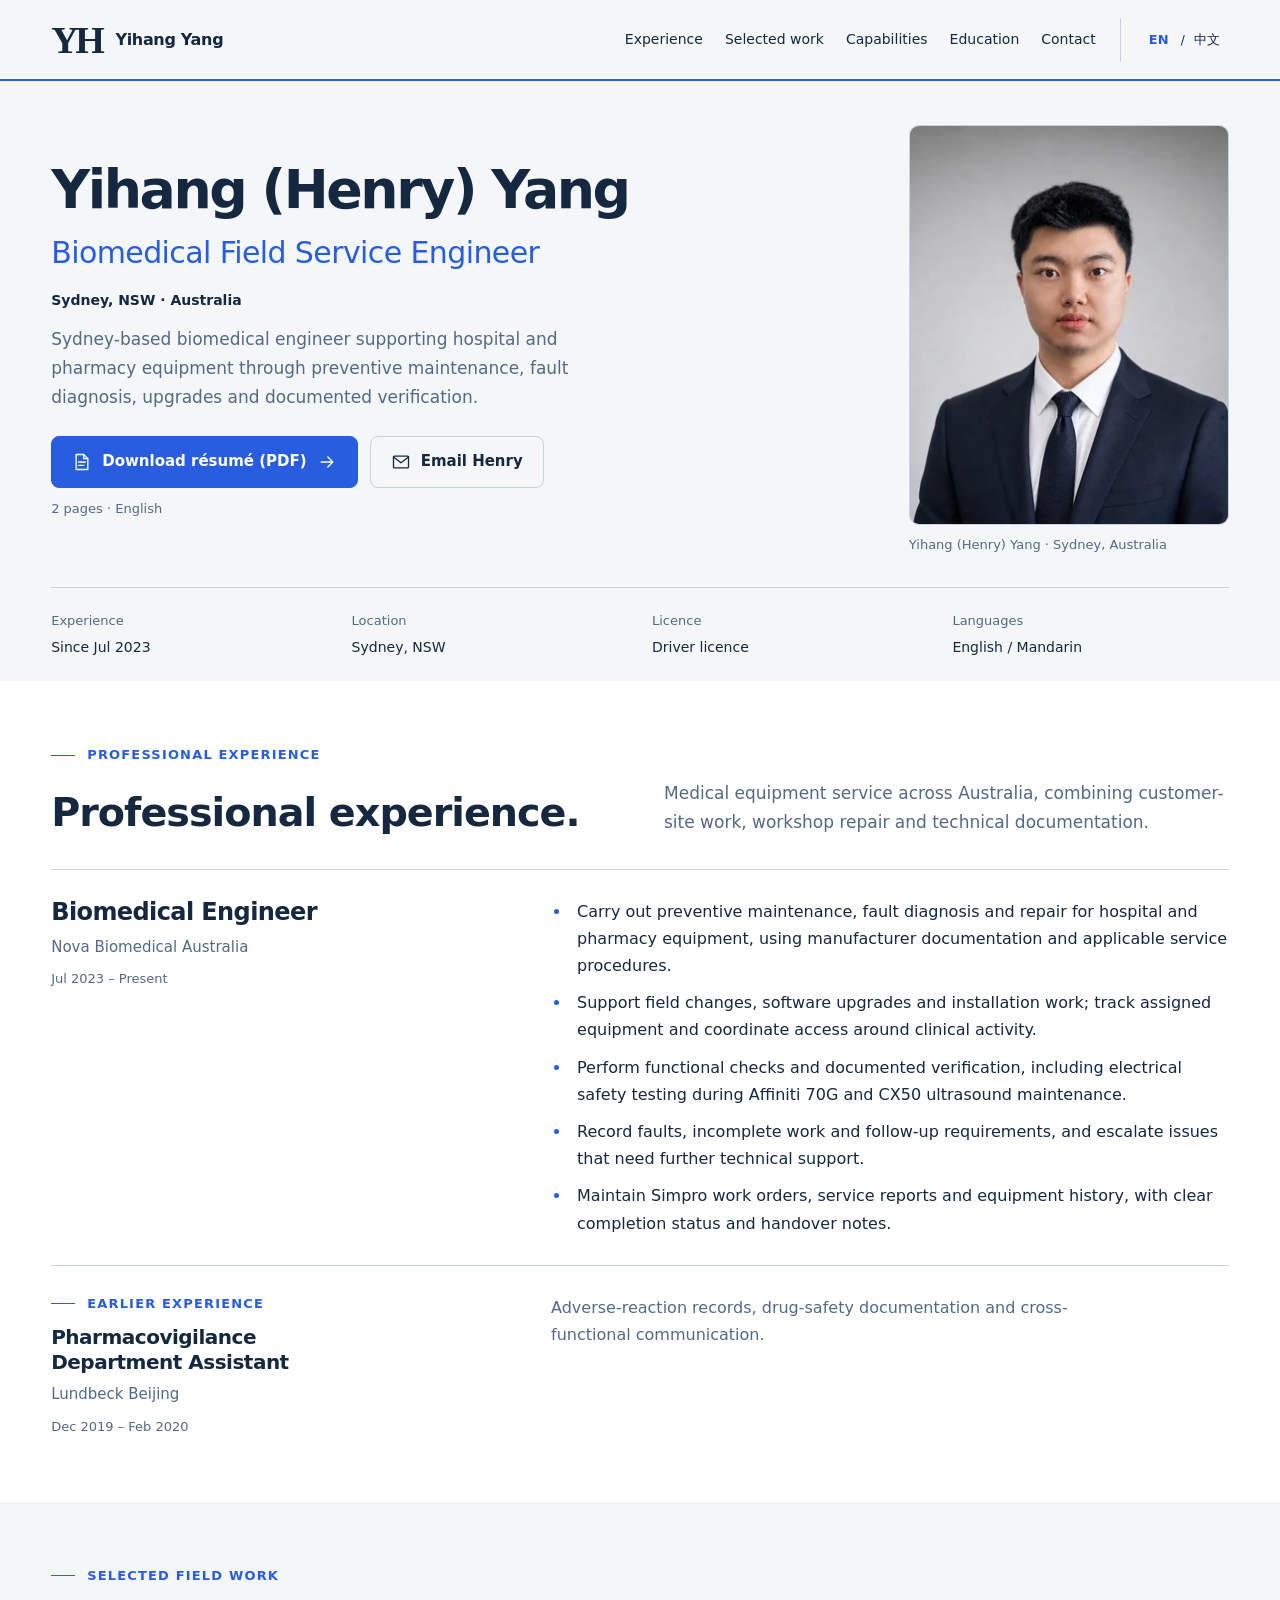
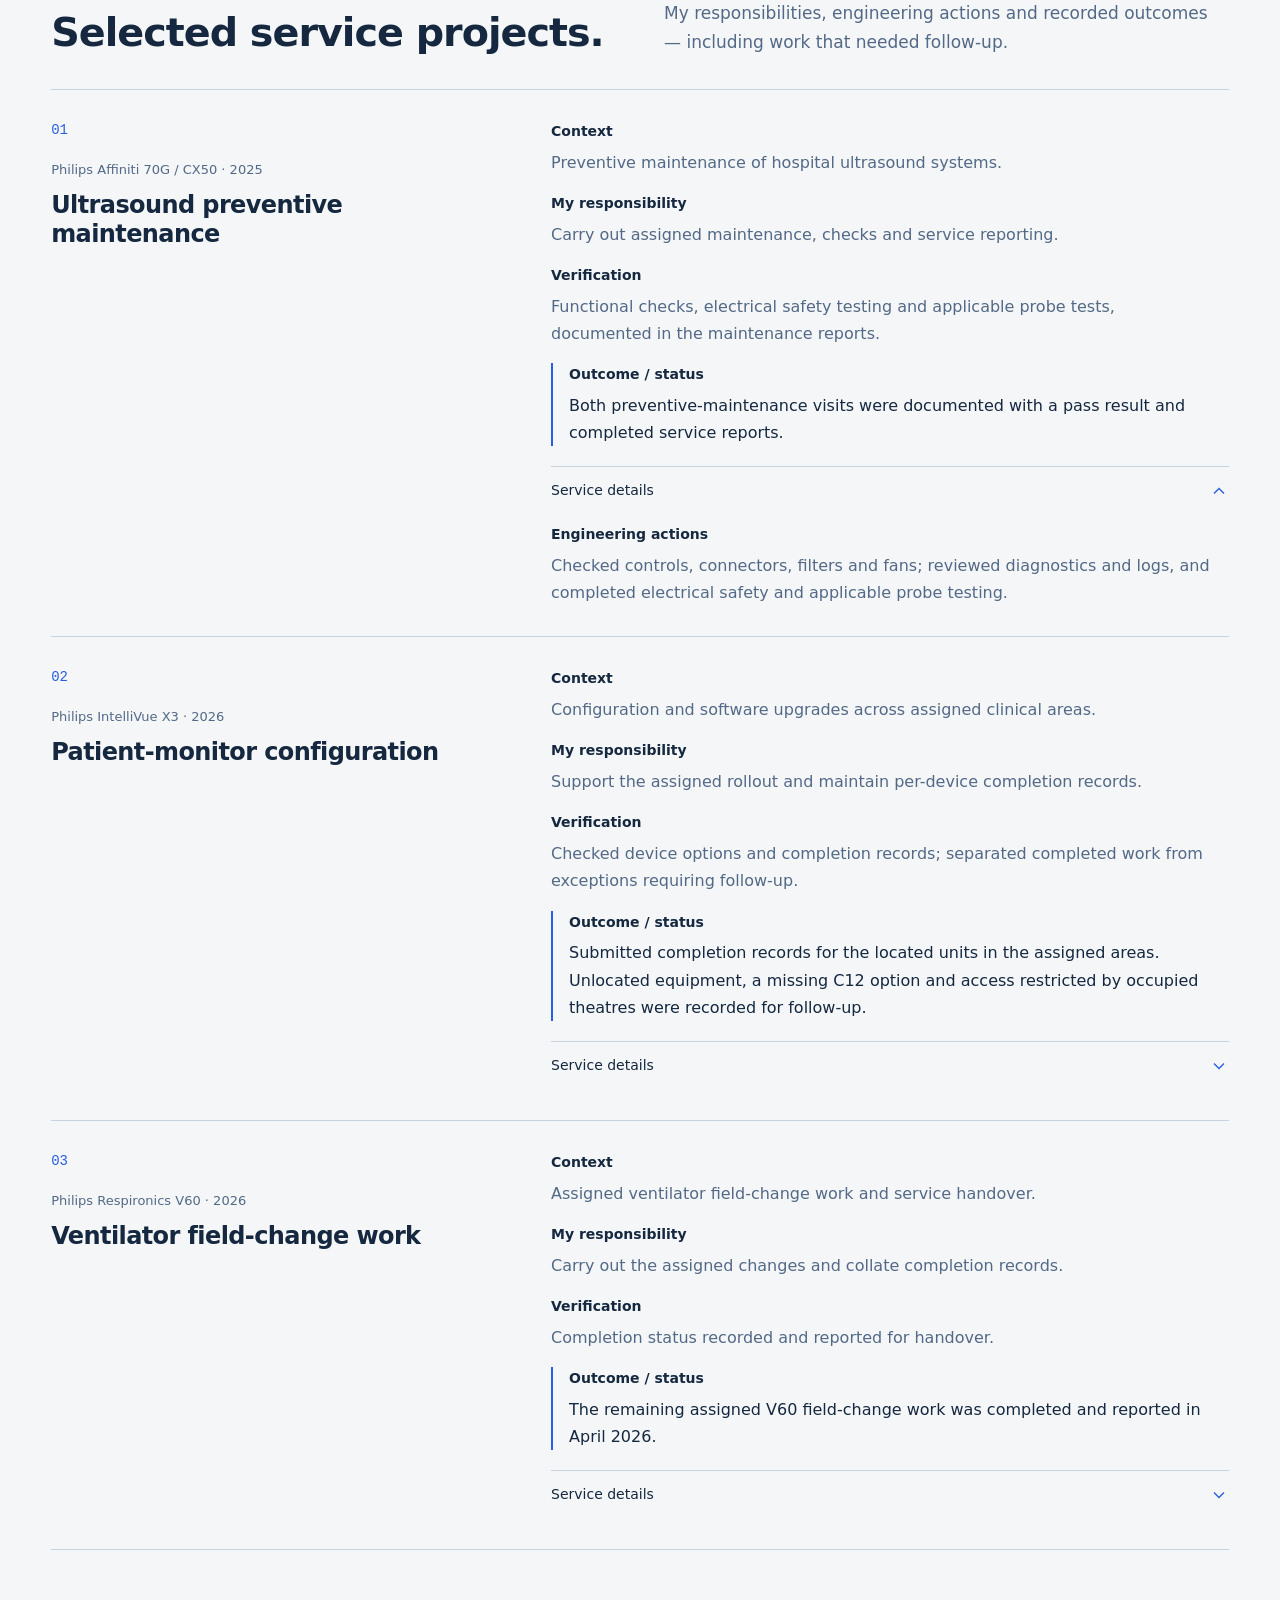
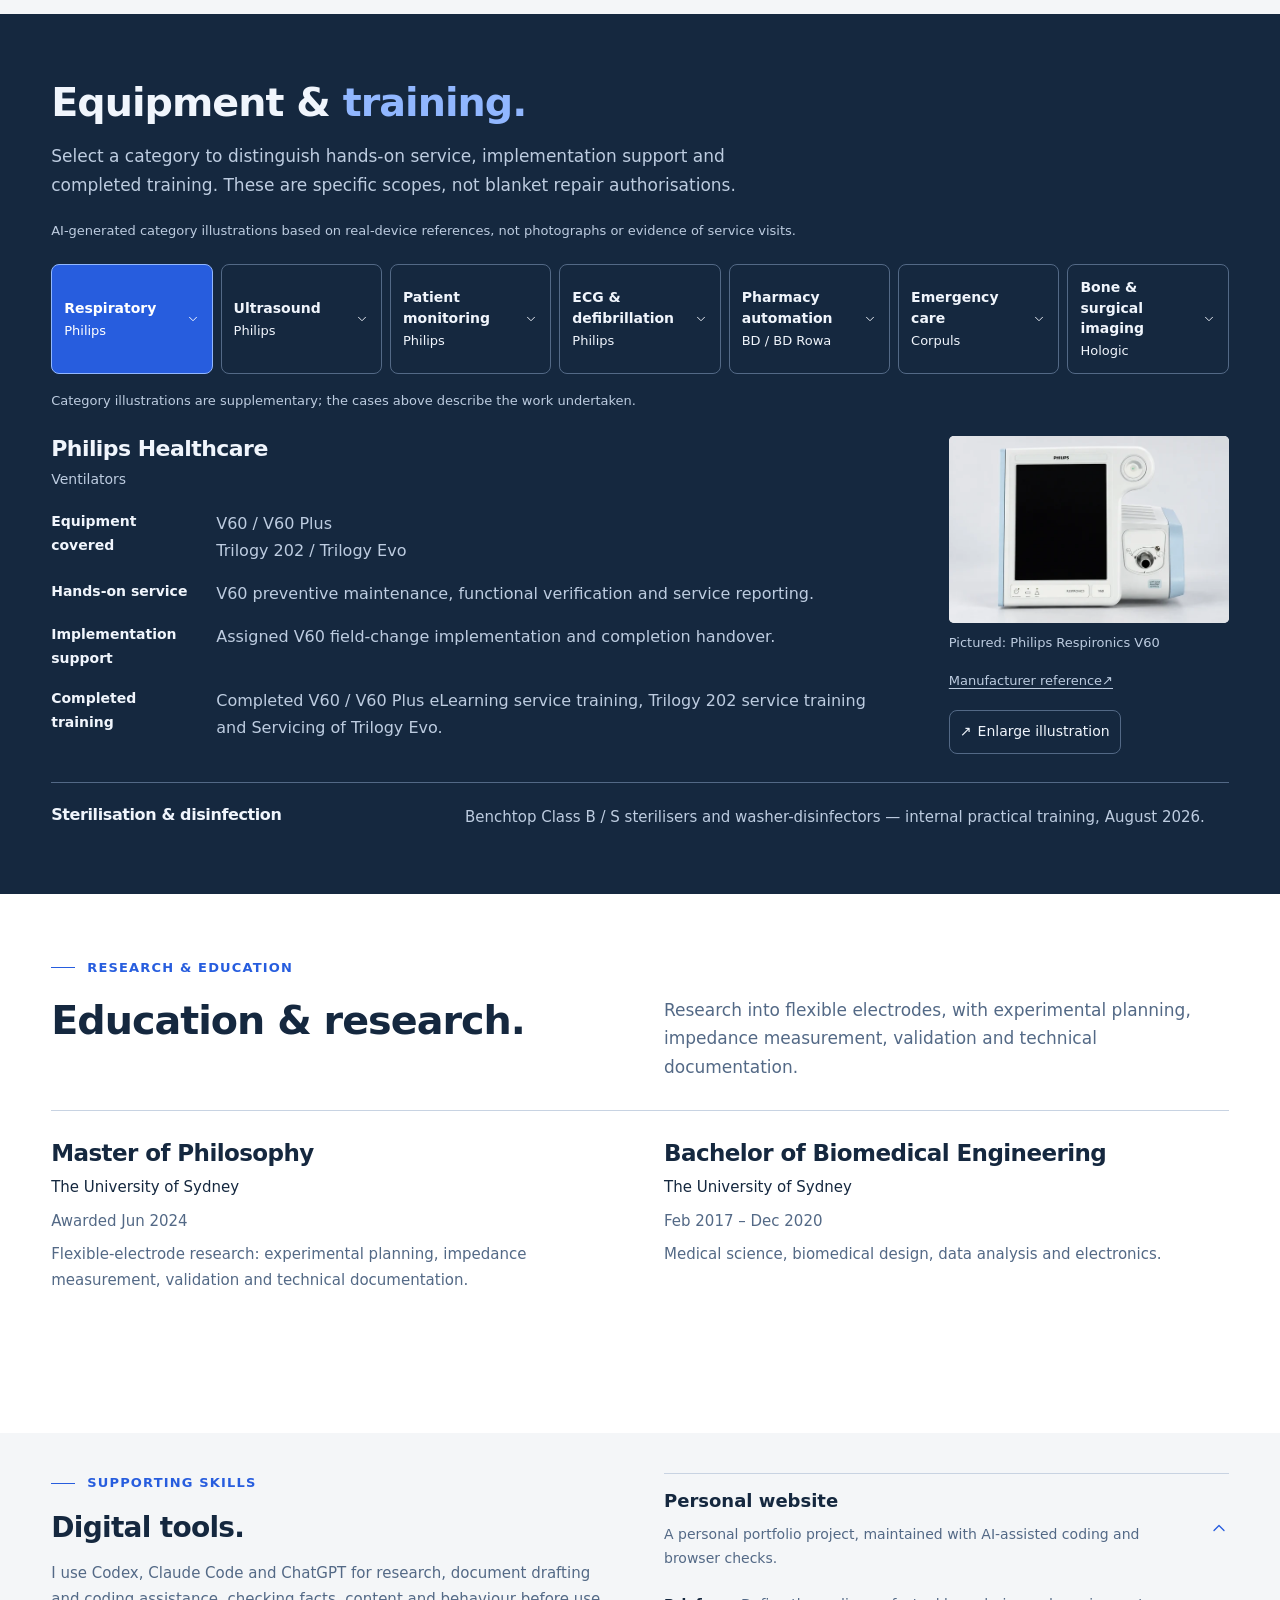
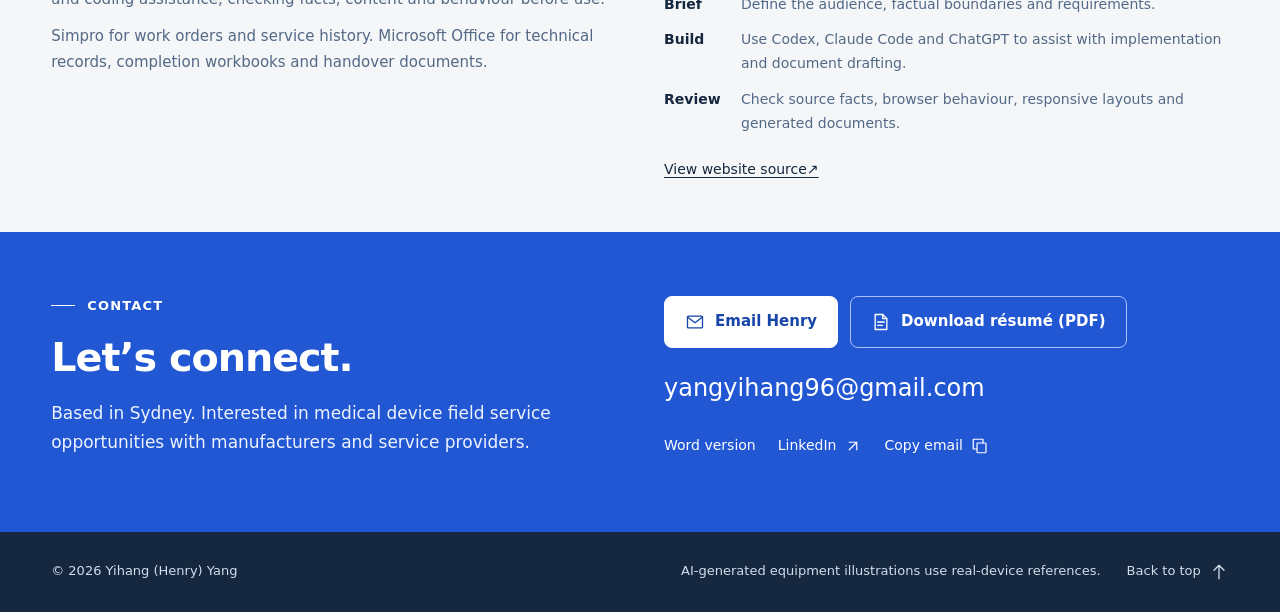
==== commit 191dfb99: "Refine bilingual typography and readable interface details" ====
--- a/index.html
+++ b/index.html
@@ -79,9 +79,9 @@
   ]
 }
     </script>
-    <script src="theme-init.js?v=portfolio-v20-20260922" integrity="sha384-1i3jTErOg4QQuD1xxvN5LwqWaoPwLPPMC9786uUVnEp7qYMAghSA/XSO4y+CdjpR" crossorigin="anonymous"></script>
-    <link rel="stylesheet" href="styles.css?v=portfolio-v20-20260922" integrity="sha384-/EhyuoAXEurSjbMtKLzcnlHwTADZFzGK/9m/QJuAeXtZvwdV+RoteiUb7bdiVeNt" crossorigin="anonymous">
-    <script defer src="script.js?v=portfolio-v20-20260922" integrity="sha384-HG7qY3gJD1FJ77jg+bMpC7qNZZuayELBQo5kBZgbxi0km1+R47EnEC181XmVCYhv" crossorigin="anonymous"></script>
+    <script src="theme-init.js?v=portfolio-v21-20260926" integrity="sha384-1i3jTErOg4QQuD1xxvN5LwqWaoPwLPPMC9786uUVnEp7qYMAghSA/XSO4y+CdjpR" crossorigin="anonymous"></script>
+    <link rel="stylesheet" href="styles.css?v=portfolio-v21-20260926" integrity="sha384-UIw+DGdy9VwxOM73it8CMU5Qi8xm44RDKbP+7VwOIalQS1Ze2jkw/6xIjGbPWHQr" crossorigin="anonymous">
+    <script defer src="script.js?v=portfolio-v21-20260926" integrity="sha384-HG7qY3gJD1FJ77jg+bMpC7qNZZuayELBQo5kBZgbxi0km1+R47EnEC181XmVCYhv" crossorigin="anonymous"></script>
   </head>
   <body id="top" class="studio-site">
     <a class="skip-link" href="#main-content"><span data-i18n="skip">Skip to content</span></a>
@@ -100,7 +100,7 @@
             <h1 id="hero-title"><span class="hero-name">Yihang (Henry) Yang</span><span class="hero-role" data-i18n="heroRole">Biomedical Field Service Engineer</span></h1>
             <p class="hero-location" data-i18n="heroLocation">Sydney, NSW · Australia</p>
             <p class="hero-subtitle" data-i18n="heroIntro">Sydney-based biomedical engineer supporting hospital and pharmacy equipment through preventive maintenance, fault diagnosis, upgrades and documented verification.</p>
-            <div class="hero-actions"><a class="button primary resume-link" href="assets/Henry_Yang_Biomedical_Engineer_Resume.pdf?v=portfolio-v20-20260922" type="application/pdf" download><svg class="icon" viewBox="0 0 24 24" fill="none" stroke="currentColor" stroke-width="1.6" stroke-linecap="round" stroke-linejoin="round" aria-hidden="true"><path d="M14 3H5v18h14V8l-5-5Z"/><path d="M14 3v5h5M8 12h8m-8 4h6"/></svg><span data-i18n="download">Download résumé (PDF)</span><svg class="icon" viewBox="0 0 24 24" fill="none" stroke="currentColor" stroke-width="1.6" stroke-linecap="round" stroke-linejoin="round" aria-hidden="true"><path d="M5 12h14m-6-6 6 6-6 6"/></svg></a><a class="button secondary email-action" href="mailto:yangyihang96@gmail.com?subject=Biomedical%20field%20service%20opportunity"><svg class="icon" viewBox="0 0 24 24" fill="none" stroke="currentColor" stroke-width="1.6" stroke-linecap="round" stroke-linejoin="round" aria-hidden="true"><rect x="3" y="5" width="18" height="14" rx="1"/><path d="m3 6 9 7 9-7"/></svg><span data-i18n="email">Email Henry</span></a></div>
+            <div class="hero-actions"><a class="button primary resume-link" href="assets/Henry_Yang_Biomedical_Engineer_Resume.pdf?v=portfolio-v21-20260926" type="application/pdf" download><svg class="icon" viewBox="0 0 24 24" fill="none" stroke="currentColor" stroke-width="1.6" stroke-linecap="round" stroke-linejoin="round" aria-hidden="true"><path d="M14 3H5v18h14V8l-5-5Z"/><path d="M14 3v5h5M8 12h8m-8 4h6"/></svg><span data-i18n="download">Download résumé (PDF)</span><svg class="icon" viewBox="0 0 24 24" fill="none" stroke="currentColor" stroke-width="1.6" stroke-linecap="round" stroke-linejoin="round" aria-hidden="true"><path d="M5 12h14m-6-6 6 6-6 6"/></svg></a><a class="button secondary email-action" href="mailto:yangyihang96@gmail.com?subject=Biomedical%20field%20service%20opportunity"><svg class="icon" viewBox="0 0 24 24" fill="none" stroke="currentColor" stroke-width="1.6" stroke-linecap="round" stroke-linejoin="round" aria-hidden="true"><rect x="3" y="5" width="18" height="14" rx="1"/><path d="m3 6 9 7 9-7"/></svg><span data-i18n="email">Email Henry</span></a></div>
             <p class="resume-format"><span data-i18n="resumeFormat">2 pages · English</span></p>
           </div></div>
           <figure class="hero-art">
@@ -206,9 +206,9 @@
           <p class="section-label" data-i18n="contactLabel">Contact</p>
           <h2 id="contact-title" data-i18n="contactTitle">Let’s connect.</h2>
           <p class="section-intro" data-i18n="contactIntro">Based in Sydney. Interested in medical device field service opportunities with manufacturers and service providers.</p>
-        </div><div class="contact-actions"><div class="contact-action-buttons"><a class="button primary email-action" href="mailto:yangyihang96@gmail.com?subject=Biomedical%20field%20service%20opportunity"><svg class="icon" viewBox="0 0 24 24" fill="none" stroke="currentColor" stroke-width="1.6" stroke-linecap="round" stroke-linejoin="round" aria-hidden="true"><rect x="3" y="5" width="18" height="14" rx="1"/><path d="m3 6 9 7 9-7"/></svg><span data-i18n="email">Email Henry</span></a><a class="button secondary resume-link" href="assets/Henry_Yang_Biomedical_Engineer_Resume.pdf?v=portfolio-v20-20260922" type="application/pdf" download><svg class="icon" viewBox="0 0 24 24" fill="none" stroke="currentColor" stroke-width="1.6" stroke-linecap="round" stroke-linejoin="round" aria-hidden="true"><path d="M14 3H5v18h14V8l-5-5Z"/><path d="M14 3v5h5M8 12h8m-8 4h6"/></svg><span data-i18n="download">Download résumé (PDF)</span></a></div>
+        </div><div class="contact-actions"><div class="contact-action-buttons"><a class="button primary email-action" href="mailto:yangyihang96@gmail.com?subject=Biomedical%20field%20service%20opportunity"><svg class="icon" viewBox="0 0 24 24" fill="none" stroke="currentColor" stroke-width="1.6" stroke-linecap="round" stroke-linejoin="round" aria-hidden="true"><rect x="3" y="5" width="18" height="14" rx="1"/><path d="m3 6 9 7 9-7"/></svg><span data-i18n="email">Email Henry</span></a><a class="button secondary resume-link" href="assets/Henry_Yang_Biomedical_Engineer_Resume.pdf?v=portfolio-v21-20260926" type="application/pdf" download><svg class="icon" viewBox="0 0 24 24" fill="none" stroke="currentColor" stroke-width="1.6" stroke-linecap="round" stroke-linejoin="round" aria-hidden="true"><path d="M14 3H5v18h14V8l-5-5Z"/><path d="M14 3v5h5M8 12h8m-8 4h6"/></svg><span data-i18n="download">Download résumé (PDF)</span></a></div>
           <a class="contact-email" href="mailto:yangyihang96@gmail.com">yangyihang96@gmail.com</a>
-          <div class="contact-secondary"><a class="word-link" href="assets/Henry_Yang_Biomedical_Engineer_Resume.docx?v=portfolio-v20-20260922" type="application/vnd.openxmlformats-officedocument.wordprocessingml.document" download><span data-i18n="wordDownload">Word version</span></a><a href="https://au.linkedin.com/in/henry-yang-9644382bb" target="_blank" rel="noopener noreferrer">LinkedIn <svg class="icon" viewBox="0 0 24 24" fill="none" stroke="currentColor" stroke-width="1.6" stroke-linecap="round" stroke-linejoin="round" aria-hidden="true"><path d="M7 17 17 7M7 7h10v10"/></svg></a><button type="button" data-copy-email="yangyihang96@gmail.com"><span data-i18n="copyEmail">Copy email</span><svg class="icon" viewBox="0 0 24 24" fill="none" stroke="currentColor" stroke-width="1.6" stroke-linecap="round" stroke-linejoin="round" aria-hidden="true"><rect x="8" y="8" width="12" height="13" rx="1"/><path d="M16 8V3H3v13h5"/></svg></button><span class="visually-hidden" role="status" aria-live="polite" data-copy-status></span></div>
+          <div class="contact-secondary"><a class="word-link" href="assets/Henry_Yang_Biomedical_Engineer_Resume.docx?v=portfolio-v21-20260926" type="application/vnd.openxmlformats-officedocument.wordprocessingml.document" download><span data-i18n="wordDownload">Word version</span></a><a href="https://au.linkedin.com/in/henry-yang-9644382bb" target="_blank" rel="noopener noreferrer">LinkedIn <svg class="icon" viewBox="0 0 24 24" fill="none" stroke="currentColor" stroke-width="1.6" stroke-linecap="round" stroke-linejoin="round" aria-hidden="true"><path d="M7 17 17 7M7 7h10v10"/></svg></a><button type="button" data-copy-email="yangyihang96@gmail.com"><span data-i18n="copyEmail">Copy email</span><svg class="icon" viewBox="0 0 24 24" fill="none" stroke="currentColor" stroke-width="1.6" stroke-linecap="round" stroke-linejoin="round" aria-hidden="true"><rect x="8" y="8" width="12" height="13" rx="1"/><path d="M16 8V3H3v13h5"/></svg></button><span class="visually-hidden" role="status" aria-live="polite" data-copy-status></span></div>
 
         </div></div>
       </section>
--- a/styles.css
+++ b/styles.css
@@ -4,8 +4,14 @@
   --page: #f4f6f8; --surface: #fff; --ink: #15283f; --muted: #536986;
   --accent: #275dde; --line: #c8d3e2; --soft: #eaf0fa;
   --content: 1200px; --gutter: clamp(20px, 4vw, 64px);
-  --sans: "Helvetica Neue", Arial, "PingFang SC", "Microsoft YaHei", sans-serif;
-  --mono: "SFMono-Regular", Consolas, "Liberation Mono", monospace;
+  --sans: system-ui, -apple-system, BlinkMacSystemFont, "Segoe UI", "PingFang SC", "Microsoft YaHei", sans-serif;
+  --mono: ui-monospace, "SFMono-Regular", Menlo, Consolas, monospace;
+  --text-body: 1rem; --text-small: .875rem; --text-caption: .8125rem;
+  --copy-leading: 1.7; --heading-leading: 1.22; --heading-tracking: -.025em;
+  --control-radius: 8px;
+}
+:root:lang(zh) {
+  --copy-leading: 1.8; --heading-leading: 1.4; --heading-tracking: 0;
 }
 :root[data-theme="dark"] {
   color-scheme: dark;
@@ -23,10 +29,10 @@
 /* 2. Base elements, focus and page layout. */
 * { box-sizing: border-box; }
 html { scroll-behavior: smooth; scroll-padding-top: 100px; }
-body { margin: 0; background: var(--page); color: var(--ink); font: 16px/1.65 var(--sans); overflow-wrap: anywhere; -webkit-font-smoothing: antialiased; }
+body { margin: 0; background: var(--page); color: var(--ink); font: var(--text-body)/var(--copy-leading) var(--sans); overflow-wrap: anywhere; -webkit-font-smoothing: antialiased; }
 button, input { font: inherit; }
 button { color: inherit; cursor: pointer; }
-a { color: inherit; text-decoration: none; text-underline-offset: 4px; }
+a { color: inherit; text-decoration: none; text-underline-offset: .22em; text-decoration-thickness: 1px; }
 a:hover { text-decoration: underline; }
 button, a { -webkit-tap-highlight-color: transparent; }
 a:focus-visible, button:focus-visible, summary:focus-visible, [tabindex]:focus-visible { outline: 3px solid var(--accent); outline-offset: 4px; }
@@ -36,14 +42,15 @@
 picture { display: block; }
 figure, p, dl, h1, h2, h3 { margin: 0; }
 dd { margin: 0; }
-h1, h2, h3 { font-weight: 650; line-height: 1.16; letter-spacing: -.035em; }
-h2 { font-size: clamp(30px, 3.1vw, 42px); }
-h3 { font-size: 24px; }
+h1, h2, h3 { font-weight: 600; line-height: var(--heading-leading); letter-spacing: var(--heading-tracking); text-wrap: balance; }
+h2 { font-size: clamp(1.875rem, 3.1vw, 2.5rem); }
+h3 { font-size: 1.5rem; }
 .icon { flex: none; width: 20px; height: 20px; }
 .content { width: min(var(--content), calc(100% - var(--gutter) * 2)); margin-inline: auto; }
 .section-pad { padding-block: 64px; }
 section[id] { scroll-margin-top: 0; }
-.section-label { display: flex; align-items: center; gap: 12px; margin-bottom: 18px; color: var(--accent); font: 12px/1.5 var(--mono); letter-spacing: .07em; text-transform: uppercase; }
+.section-label { display: flex; align-items: center; gap: 12px; margin-bottom: 18px; color: var(--accent); font: 600 var(--text-caption)/1.5 var(--sans); letter-spacing: .09em; text-transform: uppercase; }
+.section-label:lang(zh) { letter-spacing: .04em; }
 .section-label::before { content: ""; width: 24px; height: 1px; background: currentColor; flex: none; }
 .section-intro { color: var(--muted); font-size: 17px; max-width: 65ch; }
 .chapter-heading { display: grid; grid-template-columns: 1fr 1fr; gap: 14px 48px; align-items: end; margin-bottom: 32px; }
@@ -58,12 +65,12 @@
 /* 3. Header, navigation and reusable controls. */
 .site-header { position: sticky; top: 0; z-index: 20; background: var(--page); border-bottom: 1px solid var(--line); }
 .header-inner { width: min(var(--content), calc(100% - var(--gutter) * 2)); margin-inline: auto; display: flex; align-items: center; gap: 24px; min-height: 80px; }
-.brand { display: inline-flex; align-items: center; gap: 14px; font-size: 16px; font-weight: 650; white-space: nowrap; }
+.brand { display: inline-flex; align-items: center; gap: 14px; font-size: 1rem; font-weight: 600; letter-spacing: -.02em; white-space: nowrap; }
 .brand-mark { font-family: Georgia, serif; font-size: 38px; line-height: 1; letter-spacing: -.09em; }
 .header-actions { margin-left: auto; }
-.site-nav { display: flex; align-items: center; gap: 22px; font-size: 14px; }
+.site-nav { display: flex; align-items: center; gap: 22px; font-size: var(--text-small); font-weight: 500; }
 .site-nav a { display: inline-flex; align-items: center; justify-content: center; min-height: 44px; min-width: 44px; }
-.site-nav a.is-active { color: var(--accent); text-decoration: underline; }
+.site-nav a.is-active { color: var(--accent); text-decoration: underline; text-decoration-thickness: 2px; text-underline-offset: 6px; }
 .language-switch { display: flex; align-items: center; border-left: 1px solid var(--line); padding-left: 16px; }
 .language-switch button { min-width: 44px; min-height: 44px; border: 0; background: none; padding: 8px; font-size: 13px; }
 .language-switch button.is-active { color: var(--accent); font-weight: 700; }
@@ -71,7 +78,7 @@
 .menu-toggle { display: none; width: 44px; height: 44px; border: 0; background: transparent; padding: 10px; }
 .menu-toggle span { display: block; height: 2px; margin-block: 5px; background: currentColor; transition: transform .18s, opacity .18s; }
 .button > span { min-width: 0; }
-.button { display: inline-flex; justify-content: center; align-items: center; gap: 10px; min-height: 50px; padding: 12px 18px; border: 1px solid var(--line); border-radius: 5px; font-size: 14px; font-weight: 600; line-height: 1.4; }
+.button { display: inline-flex; justify-content: center; align-items: center; gap: 10px; min-height: 52px; padding: 13px 20px; border: 1px solid var(--line); border-radius: var(--control-radius); font-size: .9375rem; font-weight: 600; line-height: 1.4; }
 .button:hover { text-decoration: none; border-color: var(--accent); }
 .button.primary { background: #275dde; border-color: #275dde; color: #fff; }
 .button.primary:hover { background: #174ecb; }
@@ -81,18 +88,18 @@
 /* 4. Identity and work evidence. */
 .hero-stage { width: min(var(--content), calc(100% - var(--gutter) * 2)); margin-inline: auto; display: grid; grid-template-columns: minmax(0,1fr) 320px; gap: 72px; align-items: center; padding-block: 44px 32px; }
 .hero-content { width: auto; margin: 0; padding: 0; min-width: 0; order: 0; }
-.hero-name { display: block; font-size: clamp(36px, 4.2vw, 56px); line-height: 1.08; margin-bottom: 16px; }
-.hero-role { display: block; font-size: clamp(25px, 2.7vw, 32px); font-weight: 500; color: var(--accent); max-width: 24ch; }
+.hero-name { display: block; font-size: clamp(2.25rem, 4.2vw, 3.5rem); line-height: 1.1; letter-spacing: -.045em; margin-bottom: 16px; }
+.hero-role { display: block; font-size: clamp(1.5rem, 2.4vw, 1.875rem); line-height: var(--heading-leading); font-weight: 500; color: var(--accent); max-width: 28ch; }
 .hero-location { font-size: 14px; font-weight: 600; margin-top: 18px; }
-.hero-subtitle { font-size: 17px; color: var(--muted); max-width: 54ch; margin-block: 12px 22px; }
+.hero-subtitle { font-size: 1.0625rem; color: var(--muted); max-width: 54ch; margin-block: 12px 24px; }
 .hero-actions { display: flex; flex-wrap: wrap; gap: 12px; }
-.resume-format { font-size: 12px; color: var(--muted); margin-top: 10px; }
+.resume-format { font-size: var(--text-caption); color: var(--muted); margin-top: 10px; }
 .hero-art { width: 100%; max-width: 320px; justify-self: end; }
-.hero-visual { aspect-ratio: 4/5; overflow: hidden; border-radius: 6px; background: #dfe3e8; border: 1px solid var(--line); }
+.hero-visual { aspect-ratio: 4/5; overflow: hidden; border-radius: 10px; background: #dfe3e8; border: 1px solid var(--line); }
 .hero-visual img { width: 100%; height: 100%; object-fit: cover; object-position: center top; }
-.hero-art figcaption { font-size: 11px; color: var(--muted); margin-top: 8px; }
+.hero-art figcaption { font-size: var(--text-caption); line-height: 1.5; color: var(--muted); margin-top: 10px; }
 .hero-meta { display: grid; grid-template-columns: repeat(4,minmax(0,1fr)); gap: 24px; padding-block: 22px; border-top: 1px solid var(--line); }
-.hero-meta dt { font-size: 12px; color: var(--muted); }
+.hero-meta dt { font-size: var(--text-caption); color: var(--muted); }
 .hero-meta dd { font-size: 14px; margin-top: 4px; }
 .experience-section { background: var(--surface); }
 .career-layout { border-top: 1px solid var(--line); }
@@ -101,7 +108,7 @@
 .role-heading h3 { max-width: 25ch; }
 .company-name, .experience-date { color: var(--muted); }
 .company-name { font-size: 15px; }
-.experience-date { font-size: 13px; }
+.experience-date { font-size: var(--text-caption); font-variant-numeric: tabular-nums; }
 .career-bullets { margin: 0; padding-left: 20px; }
 .career-bullets li { padding-left: 6px; margin-bottom: 10px; }
 .career-bullets li:last-child { margin-bottom: 0; }
@@ -112,16 +119,16 @@
 .earlier-summary { color: var(--muted); max-width: 58ch; }
 .field-projects { border-bottom: 1px solid var(--line); }
 .field-project { display: grid; grid-template-columns: minmax(0,.8fr) minmax(0,1.2fr); gap: 48px; padding-block: 30px; border-top: 1px solid var(--line); }
-.project-index { font: 14px/1.5 var(--mono); color: var(--accent); margin-bottom: 18px; }
+.project-index { font: 500 var(--text-small)/1.5 var(--mono); font-variant-numeric: tabular-nums; color: var(--accent); margin-bottom: 18px; }
 .project-context { font-size: 13px; color: var(--muted); margin-bottom: 10px; }
 .project-heading h3 { max-width: 25ch; }
 .case-facts > div + div { margin-top: 16px; }
-.case-facts dt, .case-body dt { font-size: 13px; font-weight: 650; margin-bottom: 3px; }
-.case-facts dd, .case-body dd { color: var(--muted); font-size: 15px; }
+.case-facts dt, .case-body dt { font-size: var(--text-small); font-weight: 600; margin-bottom: 5px; }
+.case-facts dd, .case-body dd { color: var(--muted); font-size: var(--text-body); max-width: 65ch; }
 .case-facts > div:last-child { border-left: 2px solid var(--accent); padding-left: 16px; }
 .case-facts > div:last-child dd { color: var(--ink); }
 .project-evidence details { margin-top: 20px; border-top: 1px solid var(--line); }
-summary { display: flex; align-items: center; gap: 16px; cursor: pointer; list-style: none; min-height: 48px; padding-block: 12px; font-size: 14px; }
+summary { display: flex; align-items: center; gap: 16px; cursor: pointer; list-style: none; min-height: 48px; padding-block: 12px; font-size: var(--text-small); font-weight: 500; }
 summary::-webkit-details-marker { display: none; }
 summary > .icon { margin-left: auto; color: var(--accent); transition: transform .18s; }
 details[open] > summary > .icon { transform: rotate(180deg); }
@@ -135,9 +142,9 @@
 .illustration-note, .platform-hint { color: var(--muted); font-size: 13px; }
 .illustration-note { margin-bottom: 22px; }
 .platform-tabs { display: flex; flex-wrap: wrap; gap: 8px; }
-.platform-tabs button { display: inline-flex; align-items: center; text-align: left; gap: 8px; min-height: 56px; padding: 10px 12px; border: 1px solid var(--line); border-radius: 4px; background: transparent; color: var(--ink); flex: 1 1 140px; }
-.platform-tabs button strong { display: block; font-size: 13px; font-weight: 600; }
-.platform-tabs button small { display: block; font-size: 11px; margin-top: 3px; }
+.platform-tabs button { display: inline-flex; align-items: center; text-align: left; gap: 8px; min-height: 64px; padding: 12px; border: 1px solid var(--line); border-radius: var(--control-radius); background: transparent; color: var(--ink); flex: 1 1 140px; line-height: 1.45; }
+.platform-tabs button strong { display: block; font-size: var(--text-small); font-weight: 600; }
+.platform-tabs button small { display: block; font-size: var(--text-caption); margin-top: 4px; }
 .platform-tabs button .icon { width: 14px; height: 14px; margin-left: auto; }
 .platform-tabs button:hover { background: var(--soft); }
 .platform-tabs button[aria-selected="true"] { background: #275dde; border-color: #91b7ff; color: #fff; }
@@ -150,16 +157,16 @@
 .platform-details { margin-top: 18px; }
 .platform-details > div { display: grid; grid-template-columns: 145px minmax(0,1fr); gap: 20px; }
 .platform-details > div + div { margin-top: 16px; }
-.platform-details dt { font-size: 13px; font-weight: 600; }
-.platform-details dd { font-size: 15px; color: var(--muted); }
+.platform-details dt { font-size: var(--text-small); font-weight: 600; }
+.platform-details dd { font-size: var(--text-body); color: var(--muted); }
 .platform-details dd span { display: block; }
 .platform-art { width: 100%; max-width: 280px; }
 .platform-art picture, .platform-art > img, .platform-art noscript img { border-radius: 5px; background: #eef0f2; overflow: hidden; }
 .platform-art img { width: 100%; aspect-ratio: 3/2; object-fit: contain; }
-.platform-art figcaption { font-size: 12px; line-height: 1.5; padding-top: 10px; display: flex; flex-wrap: wrap; align-items: center; gap: 6px 14px; color: var(--muted); }
+.platform-art figcaption { font-size: var(--text-caption); line-height: 1.6; padding-top: 10px; display: flex; flex-wrap: wrap; align-items: center; gap: 6px 14px; color: var(--muted); }
 .platform-art figcaption > span { flex-basis: 100%; }
 .reference-link { display: inline-flex; align-items: center; min-height: 44px; text-decoration: underline; }
-.art-zoom { display: inline-flex; align-items: center; gap: 6px; min-height: 44px; padding: 8px 10px; border: 1px solid var(--line); border-radius: 4px; color: var(--ink); background: transparent; font-size: 12px; }
+.art-zoom { display: inline-flex; align-items: center; gap: 6px; min-height: 44px; padding: 8px 10px; border: 1px solid var(--line); border-radius: var(--control-radius); color: var(--ink); background: transparent; font-size: var(--text-small); line-height: 1.5; }
 .art-zoom:hover { background: var(--soft); }
 .internal-training { display: grid; grid-template-columns: 1fr 2fr; gap: 32px; border-top: 1px solid var(--line); padding-top: 22px; margin-top: 28px; }
 .internal-training h3 { font-size: 16px; }
@@ -208,7 +215,7 @@
 .contact-secondary button { background: none; border: 0; padding: 0; }
 .contact-secondary .icon { width: 18px; height: 18px; }
 [data-copy-email].is-copied, [data-copy-email].is-copy-failed { text-decoration: underline; }
-.site-footer { background: #15283f; color: #d2dceb; padding-block: 18px; font-size: 12px; }
+.site-footer { background: #15283f; color: #d2dceb; padding-block: 18px; font-size: var(--text-caption); }
 .footer-inner { display: flex; flex-wrap: wrap; align-items: center; gap: 14px 26px; }
 .footer-inner .image-note { margin-left: auto; }
 .footer-inner a { display: inline-flex; align-items: center; gap: 8px; min-height: 44px; }
@@ -245,8 +252,8 @@
   .section-pad { padding-block: 44px; }
   .section-intro { font-size: 16px; }
   .hero-stage { display: flex; flex-direction: column; align-items: stretch; gap: 22px; padding-block: 30px 24px; }
-  .hero-name { font-size: 36px; margin-bottom: 12px; }
-  .hero-role { font-size: 25px; max-width: 24ch; }
+  .hero-name { font-size: clamp(2rem, 8.8vw, 2.375rem); margin-bottom: 12px; }
+  .hero-role { font-size: clamp(1.375rem, 5.9vw, 1.5625rem); max-width: 28ch; }
   .hero-location { margin-top: 14px; }
   .hero-subtitle { font-size: 16px; margin-block: 10px 18px; }
   .hero-actions { display: grid; grid-template-columns: 1fr; gap: 10px; }
@@ -254,7 +261,7 @@
   .hero-art figcaption { display: none; }
   .hero-meta { grid-template-columns: 1fr 1fr; gap: 14px 20px; padding-block: 20px; }
   .current-role, .earlier-role, .field-project { grid-template-columns: 1fr; gap: 20px; padding-top: 24px; }
-  .career-bullets { font-size: 15px; padding-left: 18px; }
+  .career-bullets { padding-left: 18px; }
   .project-index { margin-bottom: 10px; }
   .platform-tabs { display: grid; grid-template-columns: repeat(2,minmax(0,1fr)); }
   .platform-tabs button { min-width: 0; }
@@ -271,8 +278,6 @@
 }
 @media (max-width: 360px) {
   .brand-mark { display: none; }
-  .hero-name { font-size: 32px; }
-  .hero-role { font-size: 23px; }
 }
 
 @media (max-width: 280px) {
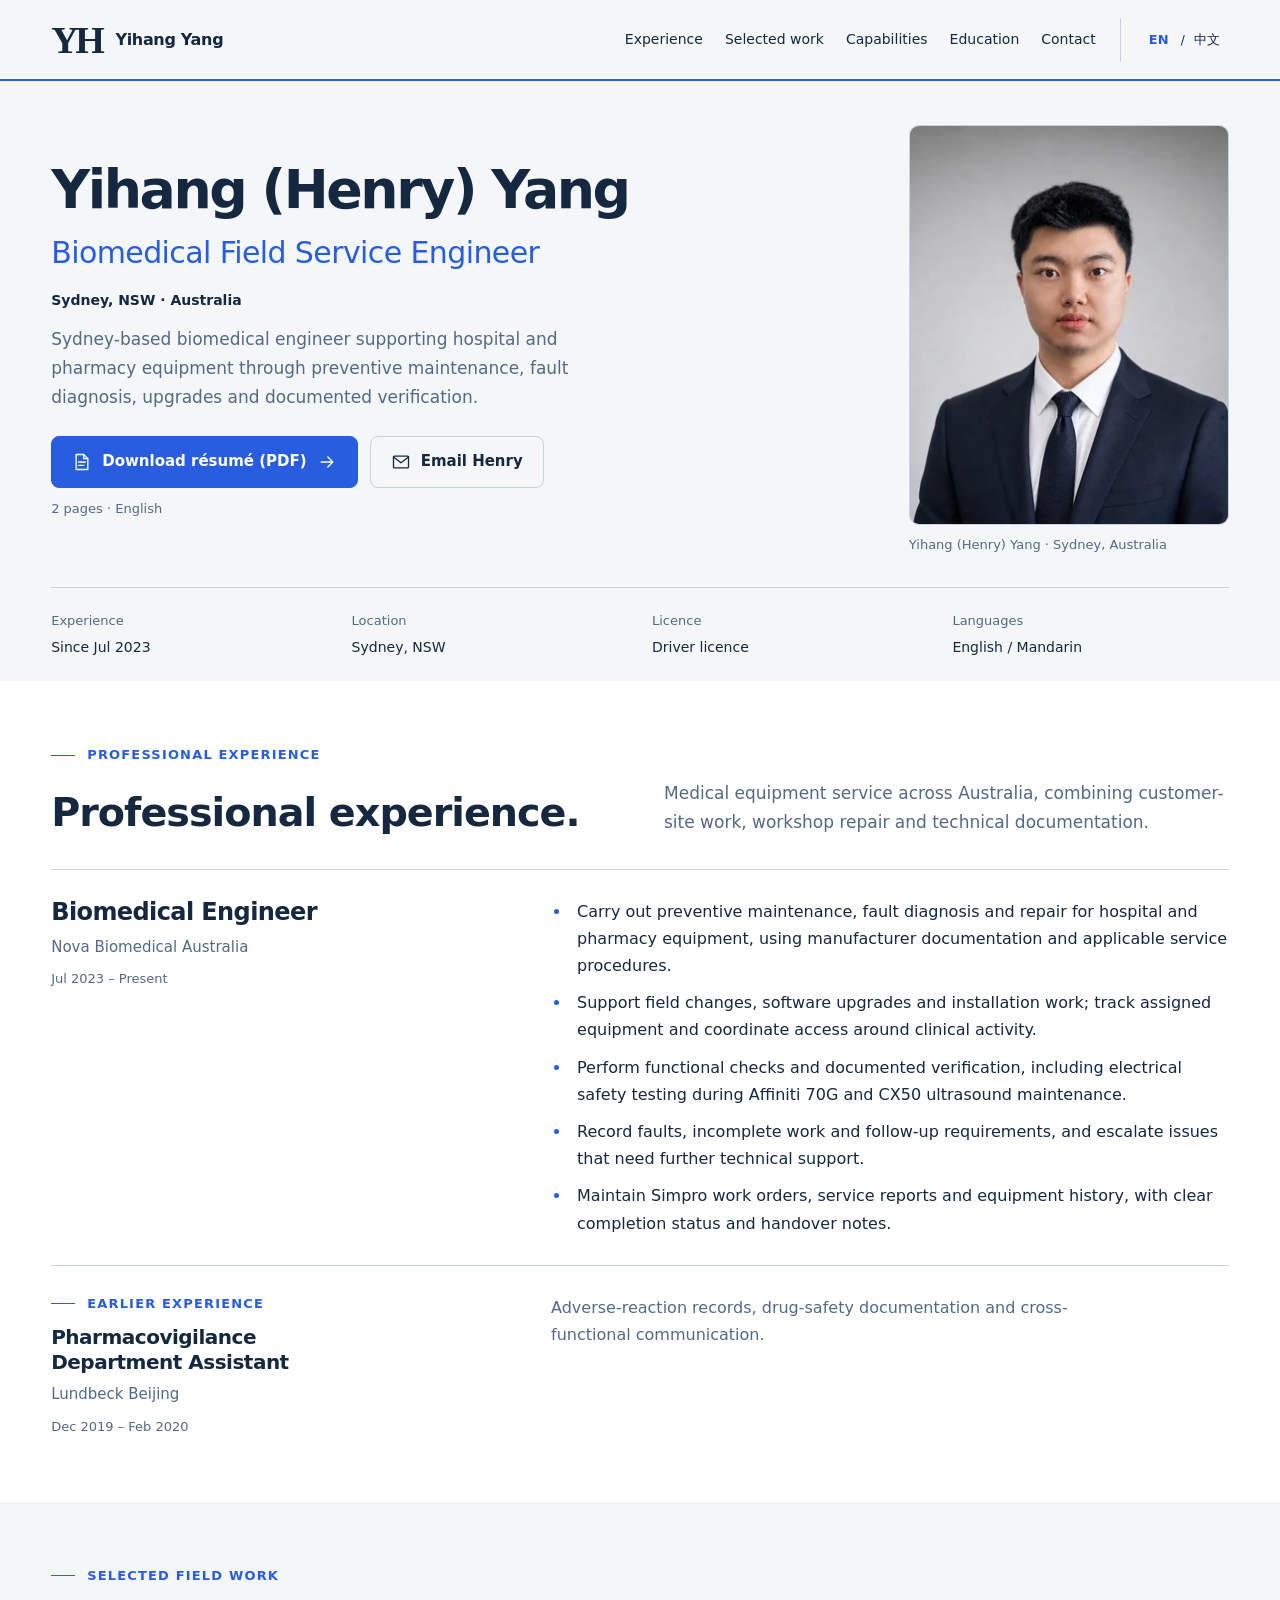
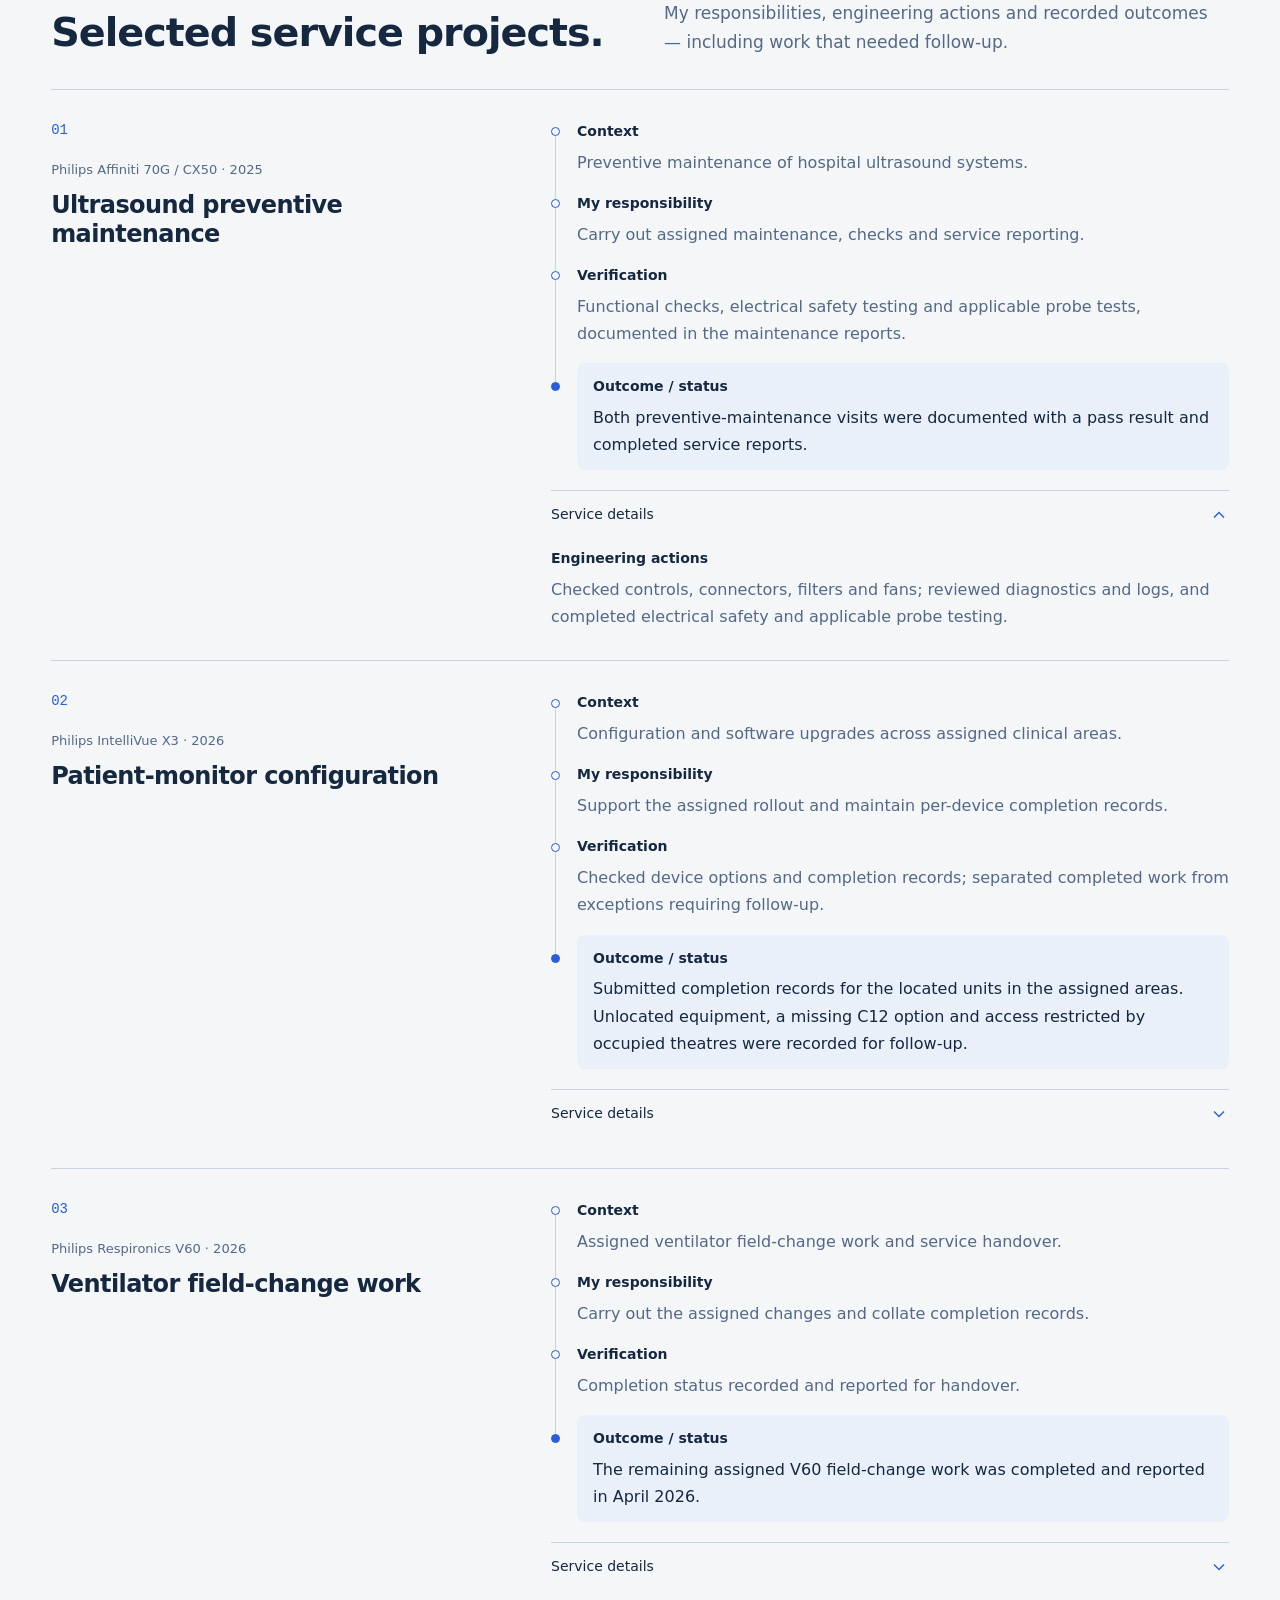
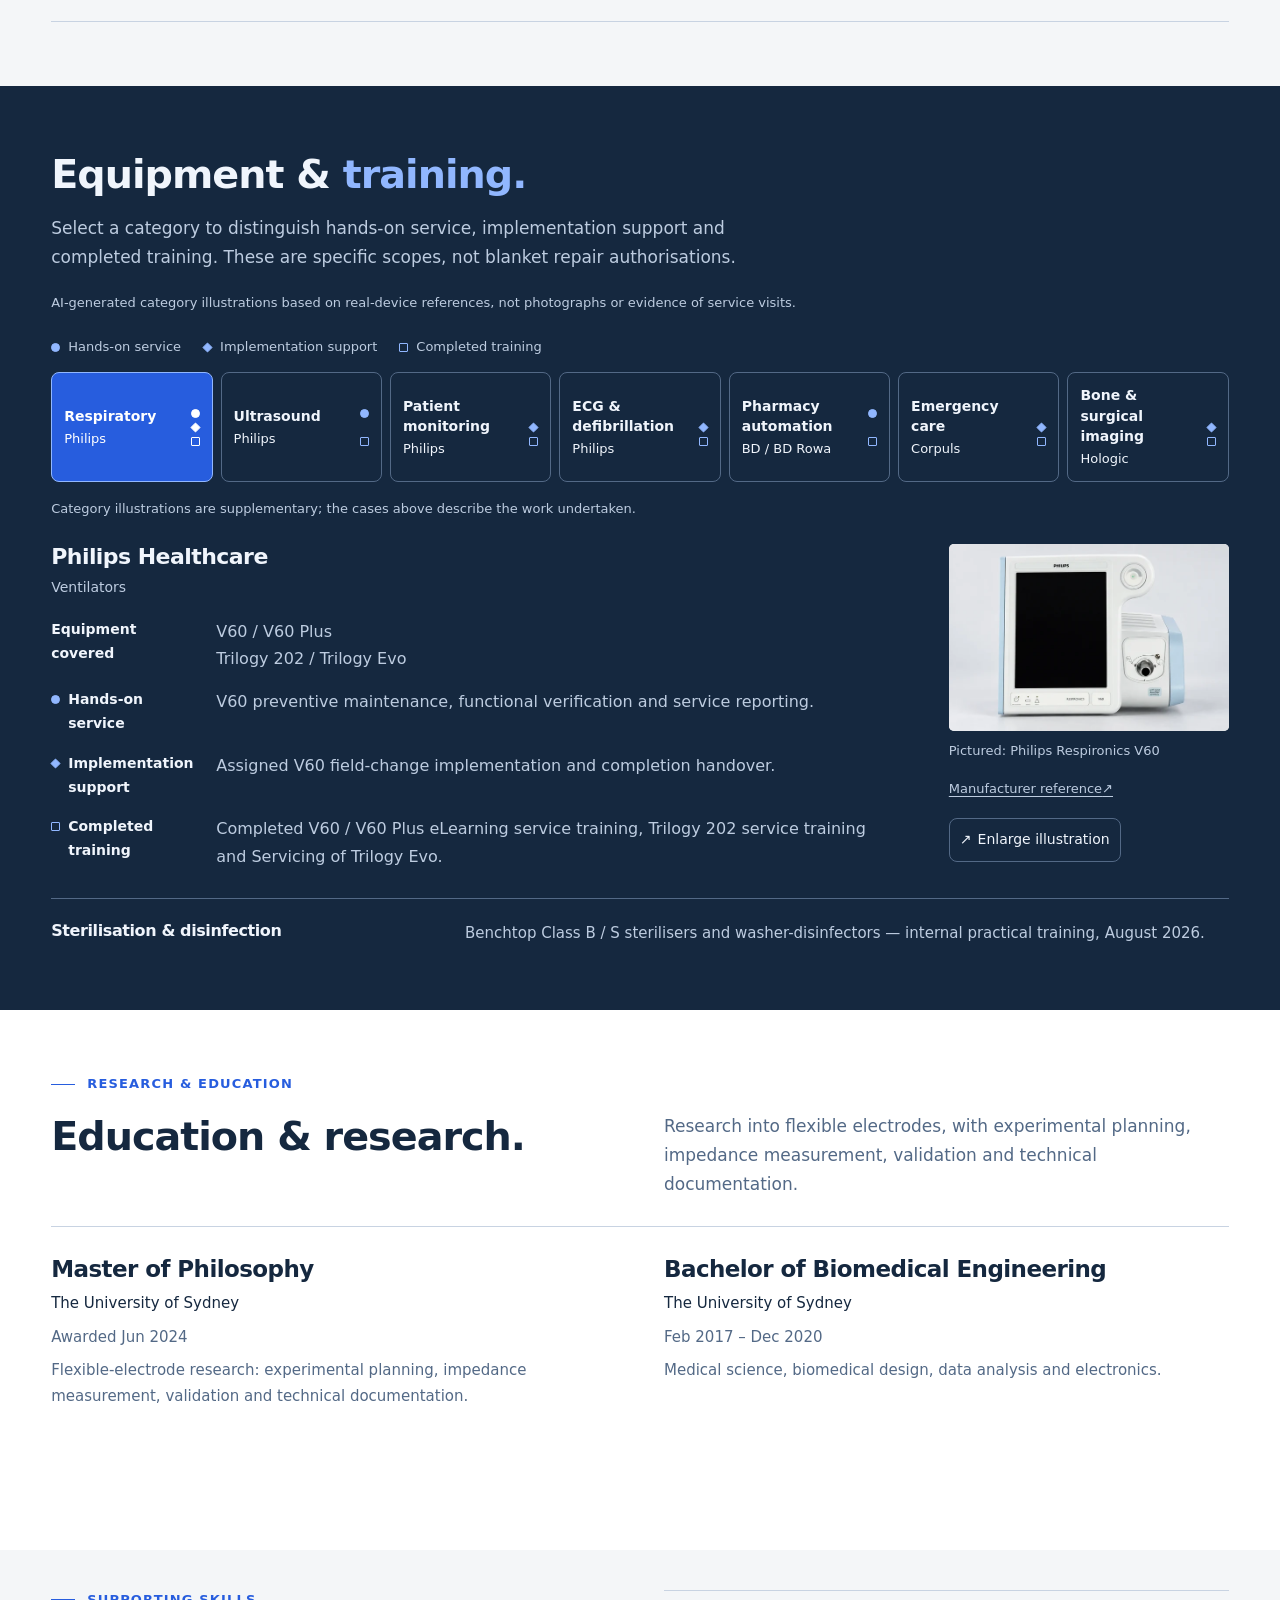
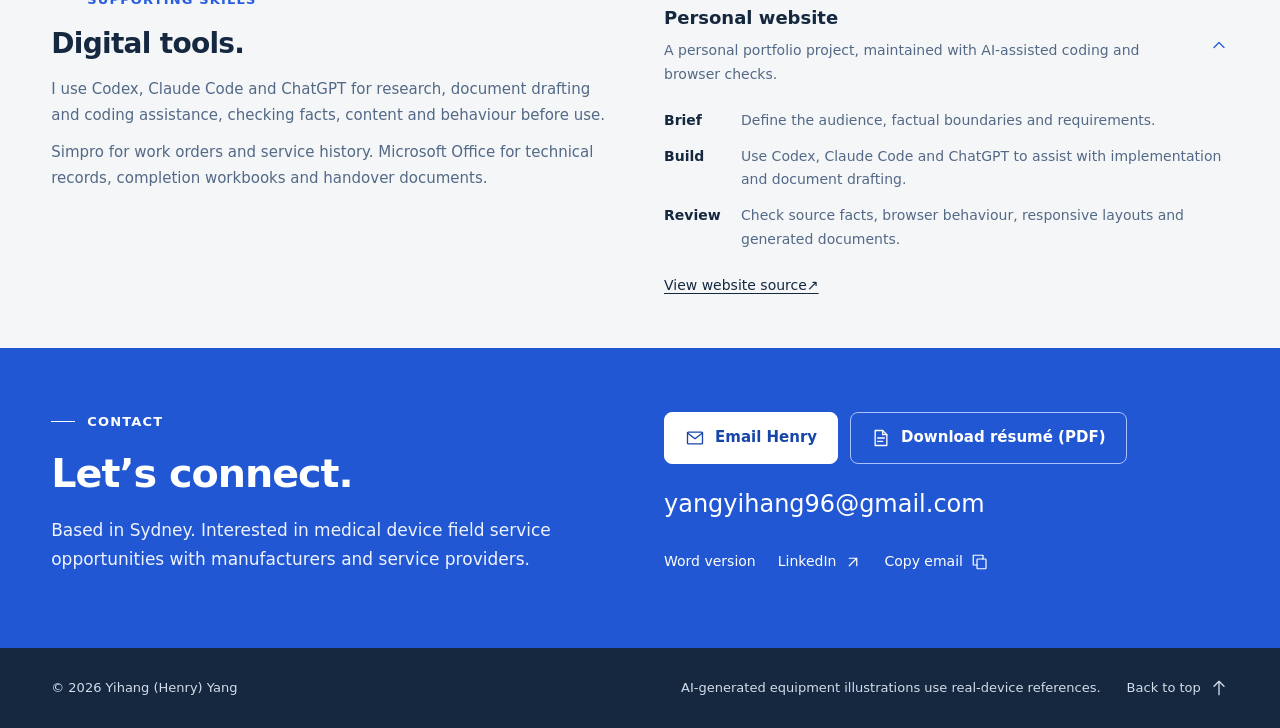
==== commit 7ddbfaec: "Add equipment scope marks, service record trace and site checks - Mark hands-on service, implementat" ====
--- a/index.html
+++ b/index.html
@@ -79,16 +79,16 @@
   ]
 }
     </script>
-    <script src="theme-init.js?v=portfolio-v21-20260926" integrity="sha384-1i3jTErOg4QQuD1xxvN5LwqWaoPwLPPMC9786uUVnEp7qYMAghSA/XSO4y+CdjpR" crossorigin="anonymous"></script>
-    <link rel="stylesheet" href="styles.css?v=portfolio-v21-20260926" integrity="sha384-UIw+DGdy9VwxOM73it8CMU5Qi8xm44RDKbP+7VwOIalQS1Ze2jkw/6xIjGbPWHQr" crossorigin="anonymous">
-    <script defer src="script.js?v=portfolio-v21-20260926" integrity="sha384-HG7qY3gJD1FJ77jg+bMpC7qNZZuayELBQo5kBZgbxi0km1+R47EnEC181XmVCYhv" crossorigin="anonymous"></script>
+    <script src="theme-init.js?v=portfolio-v22-20261004" integrity="sha384-1i3jTErOg4QQuD1xxvN5LwqWaoPwLPPMC9786uUVnEp7qYMAghSA/XSO4y+CdjpR" crossorigin="anonymous"></script>
+    <link rel="stylesheet" href="styles.css?v=portfolio-v22-20261004" integrity="sha384-h9wkKRHHjD8M8EJOGmn57dCMhy01ByEjelMsSHyjKFwk/MTb0jHH9eE4qPpFgfTG" crossorigin="anonymous">
+    <script defer src="script.js?v=portfolio-v22-20261004" integrity="sha384-GMdNZPHWRduHVnpNZguIGVnYmImfaw8wMPU4QxKR9NEqTNM0MJgSAKAswIFWTE4O" crossorigin="anonymous"></script>
   </head>
   <body id="top" class="studio-site">
     <a class="skip-link" href="#main-content"><span data-i18n="skip">Skip to content</span></a>
     <header class="site-header" data-site-header><div class="header-inner">
       <a class="brand" href="#top"><span class="brand-mark">YH</span><span>Yihang Yang</span></a>
       <div class="header-actions" id="site-menu"><nav class="site-nav" aria-label="Primary navigation" data-i18n-aria="navigationLabel"><a href="#experience"><span data-i18n="navExperience">Experience</span></a><a href="#case-notes"><span data-i18n="navService">Selected work</span></a><a href="#capabilities"><span data-i18n="navEquipment">Capabilities</span></a><a href="#study"><span data-i18n="navEducation">Education</span></a><a href="#contact"><span data-i18n="navContact">Contact</span></a></nav></div>
-      <div class="language-switch" role="group" aria-label="Language selection" data-i18n-aria="languageLabel"><button type="button" data-language-option="en" aria-pressed="true">EN</button><span aria-hidden="true">/</span><button type="button" data-language-option="zh" aria-pressed="false">中文</button></div>
+      <div class="language-switch" role="group" aria-label="Language selection" data-i18n-aria="languageLabel"><button type="button" lang="en" data-language-option="en" aria-pressed="true">EN</button><span aria-hidden="true">/</span><button type="button" lang="zh-CN" data-language-option="zh" aria-pressed="false">中文</button></div>
       <button class="menu-toggle" type="button" data-menu-toggle aria-expanded="false" aria-controls="site-menu" aria-label="Open navigation"><span></span><span></span><span></span></button>
     </div></header>
 
@@ -100,7 +100,7 @@
             <h1 id="hero-title"><span class="hero-name">Yihang (Henry) Yang</span><span class="hero-role" data-i18n="heroRole">Biomedical Field Service Engineer</span></h1>
             <p class="hero-location" data-i18n="heroLocation">Sydney, NSW · Australia</p>
             <p class="hero-subtitle" data-i18n="heroIntro">Sydney-based biomedical engineer supporting hospital and pharmacy equipment through preventive maintenance, fault diagnosis, upgrades and documented verification.</p>
-            <div class="hero-actions"><a class="button primary resume-link" href="assets/Henry_Yang_Biomedical_Engineer_Resume.pdf?v=portfolio-v21-20260926" type="application/pdf" download><svg class="icon" viewBox="0 0 24 24" fill="none" stroke="currentColor" stroke-width="1.6" stroke-linecap="round" stroke-linejoin="round" aria-hidden="true"><path d="M14 3H5v18h14V8l-5-5Z"/><path d="M14 3v5h5M8 12h8m-8 4h6"/></svg><span data-i18n="download">Download résumé (PDF)</span><svg class="icon" viewBox="0 0 24 24" fill="none" stroke="currentColor" stroke-width="1.6" stroke-linecap="round" stroke-linejoin="round" aria-hidden="true"><path d="M5 12h14m-6-6 6 6-6 6"/></svg></a><a class="button secondary email-action" href="mailto:yangyihang96@gmail.com?subject=Biomedical%20field%20service%20opportunity"><svg class="icon" viewBox="0 0 24 24" fill="none" stroke="currentColor" stroke-width="1.6" stroke-linecap="round" stroke-linejoin="round" aria-hidden="true"><rect x="3" y="5" width="18" height="14" rx="1"/><path d="m3 6 9 7 9-7"/></svg><span data-i18n="email">Email Henry</span></a></div>
+            <div class="hero-actions"><a class="button primary resume-link" href="assets/Henry_Yang_Biomedical_Engineer_Resume.pdf?v=portfolio-v22-20261004" type="application/pdf" download><svg class="icon" viewBox="0 0 24 24" fill="none" stroke="currentColor" stroke-width="1.6" stroke-linecap="round" stroke-linejoin="round" aria-hidden="true"><path d="M14 3H5v18h14V8l-5-5Z"/><path d="M14 3v5h5M8 12h8m-8 4h6"/></svg><span data-i18n="download">Download résumé (PDF)</span><svg class="icon" viewBox="0 0 24 24" fill="none" stroke="currentColor" stroke-width="1.6" stroke-linecap="round" stroke-linejoin="round" aria-hidden="true"><path d="M5 12h14m-6-6 6 6-6 6"/></svg></a><a class="button secondary email-action" href="mailto:yangyihang96@gmail.com?subject=Biomedical%20field%20service%20opportunity"><svg class="icon" viewBox="0 0 24 24" fill="none" stroke="currentColor" stroke-width="1.6" stroke-linecap="round" stroke-linejoin="round" aria-hidden="true"><rect x="3" y="5" width="18" height="14" rx="1"/><path d="m3 6 9 7 9-7"/></svg><span data-i18n="email">Email Henry</span></a></div>
             <p class="resume-format"><span data-i18n="resumeFormat">2 pages · English</span></p>
           </div></div>
           <figure class="hero-art">
@@ -141,14 +141,14 @@
           <div class="equipment-heading" id="partners-title"><h2 id="equipment-title"><span data-i18n="equipmentTitle">Equipment &amp;</span> <span class="accent" data-i18n="equipmentTitleAccent">training.</span></h2><p id="scope-title" class="section-intro" data-i18n="equipmentIntro">Select a category to distinguish hands-on service, implementation support and completed training. These are specific scopes, not blanket repair authorisations.</p></div>
           <p class="illustration-note" data-i18n="illustrationNote">AI-generated category illustrations based on real-device references, not photographs or evidence of service visits.</p>
 <div class="equipment-layout" data-equipment>
-            <div class="platform-navigation" data-platform-navigation hidden><div class="platform-tabs" data-platform-tabs role="tablist" aria-label="Equipment platforms">
-<button type="button" id="tab-philips" role="tab" data-platform="philips" aria-controls="platform-philips" aria-selected="true" tabindex="0"><span><strong data-i18n="philipsTab">Respiratory</strong><small>Philips</small></span><svg class="icon" viewBox="0 0 24 24" fill="none" stroke="currentColor" stroke-width="1.6" stroke-linecap="round" stroke-linejoin="round" aria-hidden="true"><path d="m6 9 6 6 6-6"/></svg></button>
-<button type="button" id="tab-philips-ultrasound" role="tab" data-platform="philips-ultrasound" aria-controls="platform-philips-ultrasound" aria-selected="false" tabindex="-1"><span><strong data-i18n="ultrasoundTab">Ultrasound</strong><small>Philips</small></span><svg class="icon" viewBox="0 0 24 24" fill="none" stroke="currentColor" stroke-width="1.6" stroke-linecap="round" stroke-linejoin="round" aria-hidden="true"><path d="m6 9 6 6 6-6"/></svg></button>
-<button type="button" id="tab-philips-monitor" role="tab" data-platform="philips-monitor" aria-controls="platform-philips-monitor" aria-selected="false" tabindex="-1"><span><strong data-i18n="monitorTab">Patient monitoring</strong><small>Philips</small></span><svg class="icon" viewBox="0 0 24 24" fill="none" stroke="currentColor" stroke-width="1.6" stroke-linecap="round" stroke-linejoin="round" aria-hidden="true"><path d="m6 9 6 6 6-6"/></svg></button>
-<button type="button" id="tab-philips-ecg" role="tab" data-platform="philips-ecg" aria-controls="platform-philips-ecg" aria-selected="false" tabindex="-1"><span><strong data-i18n="ecgTab">ECG &amp; defibrillation</strong><small>Philips</small></span><svg class="icon" viewBox="0 0 24 24" fill="none" stroke="currentColor" stroke-width="1.6" stroke-linecap="round" stroke-linejoin="round" aria-hidden="true"><path d="m6 9 6 6 6-6"/></svg></button>
-<button type="button" id="tab-bd" role="tab" data-platform="bd" aria-controls="platform-bd" aria-selected="false" tabindex="-1"><span><strong data-i18n="bdTab">Pharmacy automation</strong><small>BD / BD Rowa</small></span><svg class="icon" viewBox="0 0 24 24" fill="none" stroke="currentColor" stroke-width="1.6" stroke-linecap="round" stroke-linejoin="round" aria-hidden="true"><path d="m6 9 6 6 6-6"/></svg></button>
-<button type="button" id="tab-corpuls" role="tab" data-platform="corpuls" aria-controls="platform-corpuls" aria-selected="false" tabindex="-1"><span><strong data-i18n="corpulsTab">Emergency care</strong><small>Corpuls</small></span><svg class="icon" viewBox="0 0 24 24" fill="none" stroke="currentColor" stroke-width="1.6" stroke-linecap="round" stroke-linejoin="round" aria-hidden="true"><path d="m6 9 6 6 6-6"/></svg></button>
-<button type="button" id="tab-hologic" role="tab" data-platform="hologic" aria-controls="platform-hologic" aria-selected="false" tabindex="-1"><span><strong data-i18n="hologicTab">Bone &amp; surgical imaging</strong><small>Hologic</small></span><svg class="icon" viewBox="0 0 24 24" fill="none" stroke="currentColor" stroke-width="1.6" stroke-linecap="round" stroke-linejoin="round" aria-hidden="true"><path d="m6 9 6 6 6-6"/></svg></button>
+            <div class="platform-navigation" data-platform-navigation hidden><p class="scope-legend" aria-hidden="true"><span class="scope-key" data-scope="service"><span data-i18n="serviceContext">Hands-on service</span></span><span class="scope-key" data-scope="support"><span data-i18n="supportLabel">Implementation support</span></span><span class="scope-key" data-scope="training"><span data-i18n="trainingLabel">Completed training</span></span></p><div class="platform-tabs" data-platform-tabs role="tablist" aria-label="Equipment platforms">
+<button type="button" id="tab-philips" role="tab" data-platform="philips" aria-controls="platform-philips" aria-selected="true" tabindex="0"><span><strong data-i18n="philipsTab">Respiratory</strong><small>Philips</small></span></button>
+<button type="button" id="tab-philips-ultrasound" role="tab" data-platform="philips-ultrasound" aria-controls="platform-philips-ultrasound" aria-selected="false" tabindex="-1"><span><strong data-i18n="ultrasoundTab">Ultrasound</strong><small>Philips</small></span></button>
+<button type="button" id="tab-philips-monitor" role="tab" data-platform="philips-monitor" aria-controls="platform-philips-monitor" aria-selected="false" tabindex="-1"><span><strong data-i18n="monitorTab">Patient monitoring</strong><small>Philips</small></span></button>
+<button type="button" id="tab-philips-ecg" role="tab" data-platform="philips-ecg" aria-controls="platform-philips-ecg" aria-selected="false" tabindex="-1"><span><strong data-i18n="ecgTab">ECG &amp; defibrillation</strong><small>Philips</small></span></button>
+<button type="button" id="tab-bd" role="tab" data-platform="bd" aria-controls="platform-bd" aria-selected="false" tabindex="-1"><span><strong data-i18n="bdTab">Pharmacy automation</strong><small>BD / BD Rowa</small></span></button>
+<button type="button" id="tab-corpuls" role="tab" data-platform="corpuls" aria-controls="platform-corpuls" aria-selected="false" tabindex="-1"><span><strong data-i18n="corpulsTab">Emergency care</strong><small>Corpuls</small></span></button>
+<button type="button" id="tab-hologic" role="tab" data-platform="hologic" aria-controls="platform-hologic" aria-selected="false" tabindex="-1"><span><strong data-i18n="hologicTab">Bone &amp; surgical imaging</strong><small>Hologic</small></span></button>
 </div><p class="platform-hint" data-i18n="platformHint">Category illustrations are supplementary; the cases above describe the work undertaken.</p></div>
             <div class="platform-panels"><div class="platform-panel" id="platform-philips" data-platform-panel="philips" aria-labelledby="platform-title-philips"><div class="platform-copy"><h3 id="platform-title-philips">Philips Healthcare</h3><p class="platform-category" data-i18n="philipsCategory">Ventilators</p><dl class="platform-details"><div><dt data-i18n="equipmentModelsLabel">Equipment covered</dt><dd><span data-i18n="philipsEquipment0">V60 / V60 Plus</span><span data-i18n="philipsEquipment1">Trilogy 202 / Trilogy Evo</span></dd></div><div><dt data-i18n="serviceContext">Hands-on service</dt><dd><span data-i18n="philipsScope">V60 preventive maintenance, functional verification and service reporting.</span></dd></div><div><dt data-i18n="supportLabel">Implementation support</dt><dd><span data-i18n="philipsSupport">Assigned V60 field-change implementation and completion handover.</span></dd></div><div><dt data-i18n="trainingLabel">Completed training</dt><dd><span data-i18n="philipsTraining">Completed V60 / V60 Plus eLearning service training, Trilogy 202 service training and Servicing of Trilogy Evo.</span></dd></div></dl></div><figure class="platform-art"><picture><img src="assets/studio-v18/v60-1280.webp" srcset="assets/studio-v18/v60-640.webp 640w, assets/studio-v18/v60-1280.webp 1280w" sizes="(max-width: 700px) 200px, 280px" width="1280" height="853" alt="Pictured: Philips Respironics V60" data-i18n-alt="philipsArtCaption" data-full-src="assets/studio-v20/v60-1536.webp" loading="lazy" decoding="async"></picture><p class="image-error" data-image-error hidden role="status" data-i18n="imageUnavailable">Image unavailable. The equipment scope remains available in the text.</p><figcaption><span data-i18n="philipsArtCaption">Pictured: Philips Respironics V60</span><a class="reference-link" href="https://images.philips.com/is/content/PhilipsConsumer/Campaigns/HC20140401_DG/Documents/V60-quick-reference-guide.pdf" target="_blank" rel="noopener noreferrer"><span data-i18n="officialReference">Manufacturer reference</span><span aria-hidden="true"> ↗</span></a><button class="art-zoom" type="button" data-art-zoom hidden><span aria-hidden="true">↗</span> <span data-i18n="viewImage">Enlarge illustration</span></button></figcaption></figure></div>
 <div class="platform-panel" id="platform-philips-ultrasound" data-platform-panel="philips-ultrasound" aria-labelledby="platform-title-philips-ultrasound"><div class="platform-copy"><h3 id="platform-title-philips-ultrasound">Philips Healthcare</h3><p class="platform-category" data-i18n="ultrasoundCategory">Cart-based &amp; compact ultrasound</p><dl class="platform-details"><div><dt data-i18n="equipmentModelsLabel">Equipment covered</dt><dd><span data-i18n="ultrasoundEquipment0">EPIQ / Affiniti</span><span data-i18n="ultrasoundEquipment1">CX30 / CX50 / SPARQ</span></dd></div><div><dt data-i18n="serviceContext">Hands-on service</dt><dd><span data-i18n="ultrasoundScope">Affiniti 70G / CX50 preventive maintenance, functional checks, electrical safety testing and documented verification.</span></dd></div><div><dt data-i18n="trainingLabel">Completed training</dt><dd><span data-i18n="ultrasoundTraining">Ultrasound Essentials, EPIQ / Affiniti local training and CX30 / CX50 / SPARQ FSE training, Sydney (March 2023); related eLearning.</span></dd></div></dl></div><figure class="platform-art"><picture data-deferred-art hidden><img data-src="assets/studio-v18/ultrasound-1280.webp" data-srcset="assets/studio-v18/ultrasound-640.webp 640w, assets/studio-v18/ultrasound-1280.webp 1280w" sizes="(max-width: 700px) 200px, 280px" width="1280" height="853" alt="Category illustration: Affiniti 70. Service case: Affiniti 70G / CX50." data-i18n-alt="ultrasoundArtCaption" data-full-src="assets/studio-v20/ultrasound-1536.webp" loading="lazy" decoding="async"></picture><noscript><img src="assets/studio-v18/ultrasound-1280.webp" srcset="assets/studio-v18/ultrasound-640.webp 640w, assets/studio-v18/ultrasound-1280.webp 1280w" sizes="(max-width: 700px) 200px, 280px" width="1280" height="853" alt="Category illustration: Affiniti 70. Service case: Affiniti 70G / CX50." data-i18n-alt="ultrasoundArtCaption" data-full-src="assets/studio-v20/ultrasound-1536.webp" loading="lazy" decoding="async"></noscript><p class="image-error" data-image-error hidden role="status" data-i18n="imageUnavailable">Image unavailable. The equipment scope remains available in the text.</p><figcaption><span data-i18n="ultrasoundArtCaption">Category illustration: Affiniti 70. Service case: Affiniti 70G / CX50.</span><a class="reference-link" href="https://www.usa.philips.com/c-dam/b2bhc/us/Products/Ultrasound/Affiniti70/Affiniti_A_smart%20investment_TCO_DS_FNL.PDF" target="_blank" rel="noopener noreferrer"><span data-i18n="officialReference">Manufacturer reference</span><span aria-hidden="true"> ↗</span></a><button class="art-zoom" type="button" data-art-zoom hidden><span aria-hidden="true">↗</span> <span data-i18n="viewImage">Enlarge illustration</span></button></figcaption></figure></div>
@@ -206,9 +206,9 @@
           <p class="section-label" data-i18n="contactLabel">Contact</p>
           <h2 id="contact-title" data-i18n="contactTitle">Let’s connect.</h2>
           <p class="section-intro" data-i18n="contactIntro">Based in Sydney. Interested in medical device field service opportunities with manufacturers and service providers.</p>
-        </div><div class="contact-actions"><div class="contact-action-buttons"><a class="button primary email-action" href="mailto:yangyihang96@gmail.com?subject=Biomedical%20field%20service%20opportunity"><svg class="icon" viewBox="0 0 24 24" fill="none" stroke="currentColor" stroke-width="1.6" stroke-linecap="round" stroke-linejoin="round" aria-hidden="true"><rect x="3" y="5" width="18" height="14" rx="1"/><path d="m3 6 9 7 9-7"/></svg><span data-i18n="email">Email Henry</span></a><a class="button secondary resume-link" href="assets/Henry_Yang_Biomedical_Engineer_Resume.pdf?v=portfolio-v21-20260926" type="application/pdf" download><svg class="icon" viewBox="0 0 24 24" fill="none" stroke="currentColor" stroke-width="1.6" stroke-linecap="round" stroke-linejoin="round" aria-hidden="true"><path d="M14 3H5v18h14V8l-5-5Z"/><path d="M14 3v5h5M8 12h8m-8 4h6"/></svg><span data-i18n="download">Download résumé (PDF)</span></a></div>
+        </div><div class="contact-actions"><div class="contact-action-buttons"><a class="button primary email-action" href="mailto:yangyihang96@gmail.com?subject=Biomedical%20field%20service%20opportunity"><svg class="icon" viewBox="0 0 24 24" fill="none" stroke="currentColor" stroke-width="1.6" stroke-linecap="round" stroke-linejoin="round" aria-hidden="true"><rect x="3" y="5" width="18" height="14" rx="1"/><path d="m3 6 9 7 9-7"/></svg><span data-i18n="email">Email Henry</span></a><a class="button secondary resume-link" href="assets/Henry_Yang_Biomedical_Engineer_Resume.pdf?v=portfolio-v22-20261004" type="application/pdf" download><svg class="icon" viewBox="0 0 24 24" fill="none" stroke="currentColor" stroke-width="1.6" stroke-linecap="round" stroke-linejoin="round" aria-hidden="true"><path d="M14 3H5v18h14V8l-5-5Z"/><path d="M14 3v5h5M8 12h8m-8 4h6"/></svg><span data-i18n="download">Download résumé (PDF)</span></a></div>
           <a class="contact-email" href="mailto:yangyihang96@gmail.com">yangyihang96@gmail.com</a>
-          <div class="contact-secondary"><a class="word-link" href="assets/Henry_Yang_Biomedical_Engineer_Resume.docx?v=portfolio-v21-20260926" type="application/vnd.openxmlformats-officedocument.wordprocessingml.document" download><span data-i18n="wordDownload">Word version</span></a><a href="https://au.linkedin.com/in/henry-yang-9644382bb" target="_blank" rel="noopener noreferrer">LinkedIn <svg class="icon" viewBox="0 0 24 24" fill="none" stroke="currentColor" stroke-width="1.6" stroke-linecap="round" stroke-linejoin="round" aria-hidden="true"><path d="M7 17 17 7M7 7h10v10"/></svg></a><button type="button" data-copy-email="yangyihang96@gmail.com"><span data-i18n="copyEmail">Copy email</span><svg class="icon" viewBox="0 0 24 24" fill="none" stroke="currentColor" stroke-width="1.6" stroke-linecap="round" stroke-linejoin="round" aria-hidden="true"><rect x="8" y="8" width="12" height="13" rx="1"/><path d="M16 8V3H3v13h5"/></svg></button><span class="visually-hidden" role="status" aria-live="polite" data-copy-status></span></div>
+          <div class="contact-secondary"><a class="word-link" href="assets/Henry_Yang_Biomedical_Engineer_Resume.docx?v=portfolio-v22-20261004" type="application/vnd.openxmlformats-officedocument.wordprocessingml.document" download><span data-i18n="wordDownload">Word version</span></a><a href="https://au.linkedin.com/in/henry-yang-9644382bb" target="_blank" rel="noopener noreferrer">LinkedIn <svg class="icon" viewBox="0 0 24 24" fill="none" stroke="currentColor" stroke-width="1.6" stroke-linecap="round" stroke-linejoin="round" aria-hidden="true"><path d="M7 17 17 7M7 7h10v10"/></svg></a><button type="button" data-copy-email="yangyihang96@gmail.com"><span data-i18n="copyEmail">Copy email</span><svg class="icon" viewBox="0 0 24 24" fill="none" stroke="currentColor" stroke-width="1.6" stroke-linecap="round" stroke-linejoin="round" aria-hidden="true"><rect x="8" y="8" width="12" height="13" rx="1"/><path d="M16 8V3H3v13h5"/></svg></button><span class="visually-hidden" role="status" aria-live="polite" data-copy-status></span></div>
 
         </div></div>
       </section>
--- a/styles.css
+++ b/styles.css
@@ -122,10 +122,17 @@
 .project-index { font: 500 var(--text-small)/1.5 var(--mono); font-variant-numeric: tabular-nums; color: var(--accent); margin-bottom: 18px; }
 .project-context { font-size: 13px; color: var(--muted); margin-bottom: 10px; }
 .project-heading h3 { max-width: 25ch; }
-.case-facts > div + div { margin-top: 16px; }
 .case-facts dt, .case-body dt { font-size: var(--text-small); font-weight: 600; margin-bottom: 5px; }
 .case-facts dd, .case-body dd { color: var(--muted); font-size: var(--text-body); max-width: 65ch; }
-.case-facts > div:last-child { border-left: 2px solid var(--accent); padding-left: 16px; }
+/* Each service record reads as a trace: context, responsibility and verification lead to the recorded outcome. */
+.case-facts { --trace-indent: 26px; --row-gap: 16px; --node: 9px; --node-top: calc((var(--copy-leading) * var(--text-small) - var(--node)) / 2); --outcome-pad: 12px; padding-left: var(--trace-indent); }
+.case-facts > div { position: relative; }
+.case-facts > div + div { margin-top: var(--row-gap); }
+.case-facts > div::before { content: ""; position: absolute; left: calc(var(--trace-indent) * -1); top: var(--node-top); box-sizing: border-box; width: var(--node); height: var(--node); border: 1.5px solid var(--accent); border-radius: 50%; background: var(--page); }
+.case-facts > div:not(:last-child)::after { content: ""; position: absolute; left: calc(var(--trace-indent) * -1 + var(--node) / 2 - .5px); top: calc(var(--node-top) + var(--node)); bottom: calc((var(--row-gap) + var(--node-top)) * -1); width: 1px; background: var(--line); }
+.case-facts > div:nth-last-child(2)::after { bottom: calc((var(--row-gap) + var(--outcome-pad) + var(--node-top)) * -1); }
+.case-facts > div:last-child { padding: var(--outcome-pad) 16px; border-radius: var(--control-radius); background: var(--soft); }
+.case-facts > div:last-child::before { top: calc(var(--outcome-pad) + var(--node-top)); background: var(--accent); print-color-adjust: exact; -webkit-print-color-adjust: exact; }
 .case-facts > div:last-child dd { color: var(--ink); }
 .project-evidence details { margin-top: 20px; border-top: 1px solid var(--line); }
 summary { display: flex; align-items: center; gap: 16px; cursor: pointer; list-style: none; min-height: 48px; padding-block: 12px; font-size: var(--text-small); font-weight: 500; }
@@ -145,7 +152,17 @@
 .platform-tabs button { display: inline-flex; align-items: center; text-align: left; gap: 8px; min-height: 64px; padding: 12px; border: 1px solid var(--line); border-radius: var(--control-radius); background: transparent; color: var(--ink); flex: 1 1 140px; line-height: 1.45; }
 .platform-tabs button strong { display: block; font-size: var(--text-small); font-weight: 600; }
 .platform-tabs button small { display: block; font-size: var(--text-caption); margin-top: 4px; }
-.platform-tabs button .icon { width: 14px; height: 14px; margin-left: auto; }
+.platform-tabs button[aria-selected="true"] { --scope-color: #fff; }
+/* Scope marks: one shape per scope, shared by the legend, the category tabs and the panel rows. */
+.scope-legend { display: flex; flex-wrap: wrap; gap: 6px 22px; margin-bottom: 14px; color: var(--muted); font-size: var(--text-caption); }
+.scope-key { display: inline-flex; align-items: center; gap: 8px; }
+.scope-signal { display: grid; gap: 5px; margin-left: auto; padding-left: 4px; }
+.scope-key::before, .scope-mark, .platform-details dt:is([data-i18n="serviceContext"], [data-i18n="supportLabel"], [data-i18n="trainingLabel"])::before { content: ""; display: inline-block; flex: none; box-sizing: border-box; width: 9px; height: 9px; border: 1.5px solid var(--scope-color, var(--accent)); border-radius: 1px; print-color-adjust: exact; -webkit-print-color-adjust: exact; }
+.scope-key[data-scope="service"]::before, .scope-mark[data-scope="service"], .platform-details dt[data-i18n="serviceContext"]::before { border-radius: 50%; background: var(--scope-color, var(--accent)); }
+.scope-key[data-scope="support"]::before, .scope-mark[data-scope="support"], .platform-details dt[data-i18n="supportLabel"]::before { background: var(--scope-color, var(--accent)); transform: rotate(45deg) scale(.82); }
+.scope-mark.is-absent { visibility: hidden; }
+.platform-details dt:is([data-i18n="serviceContext"], [data-i18n="supportLabel"], [data-i18n="trainingLabel"]) { padding-left: 17px; text-indent: -17px; }
+.platform-details dt:is([data-i18n="serviceContext"], [data-i18n="supportLabel"], [data-i18n="trainingLabel"])::before { margin-right: 8px; text-indent: 0; }
 .platform-tabs button:hover { background: var(--soft); }
 .platform-tabs button[aria-selected="true"] { background: #275dde; border-color: #91b7ff; color: #fff; }
 .platform-hint { margin-block: 16px 24px; }
@@ -304,7 +321,6 @@
 :root:not(.js-ready):not(.js-pending) .platform-navigation { display: none; }
 :root:not(.js-ready):not(.js-pending) .platform-panel[hidden] { display: grid !important; }
 :root:not(.js-ready):not(.js-pending) .site-nav { flex-direction: row; flex-wrap: wrap; gap: 4px 20px; }
-.is-restoring-hash { scroll-behavior: auto; }
 @supports (animation-timeline: scroll()) {
   @media (prefers-reduced-motion: no-preference) {
     .site-header::after { content: ""; position: absolute; bottom: -1px; left: 0; height: 2px; width: 100%; background: var(--accent); transform-origin: left; animation: reading-progress linear both; animation-timeline: scroll(root); }
@@ -316,7 +332,7 @@
   *, *::before, *::after { animation: none !important; transition: none !important; }
 }
 @media print {
-  :root, :root[data-theme="dark"] { color-scheme: light; --page: #fff; --surface: #fff; --ink: #15283f; --muted: #43546b; --accent: #1745a9; --line: #aab8c8; }
+  :root, :root[data-theme="dark"] { color-scheme: light; --page: #fff; --surface: #fff; --ink: #15283f; --muted: #43546b; --accent: #1745a9; --line: #aab8c8; --soft: #eef3fa; }
   body { background: #fff; color: #15283f; font-size: 11pt; }
   .site-header, .skip-link, .hero-art, .platform-art, .platform-navigation, .study-logo, .button, .contact-secondary, .site-footer, .image-viewer { display: none !important; }
   .content, .hero-stage { width: 100%; }
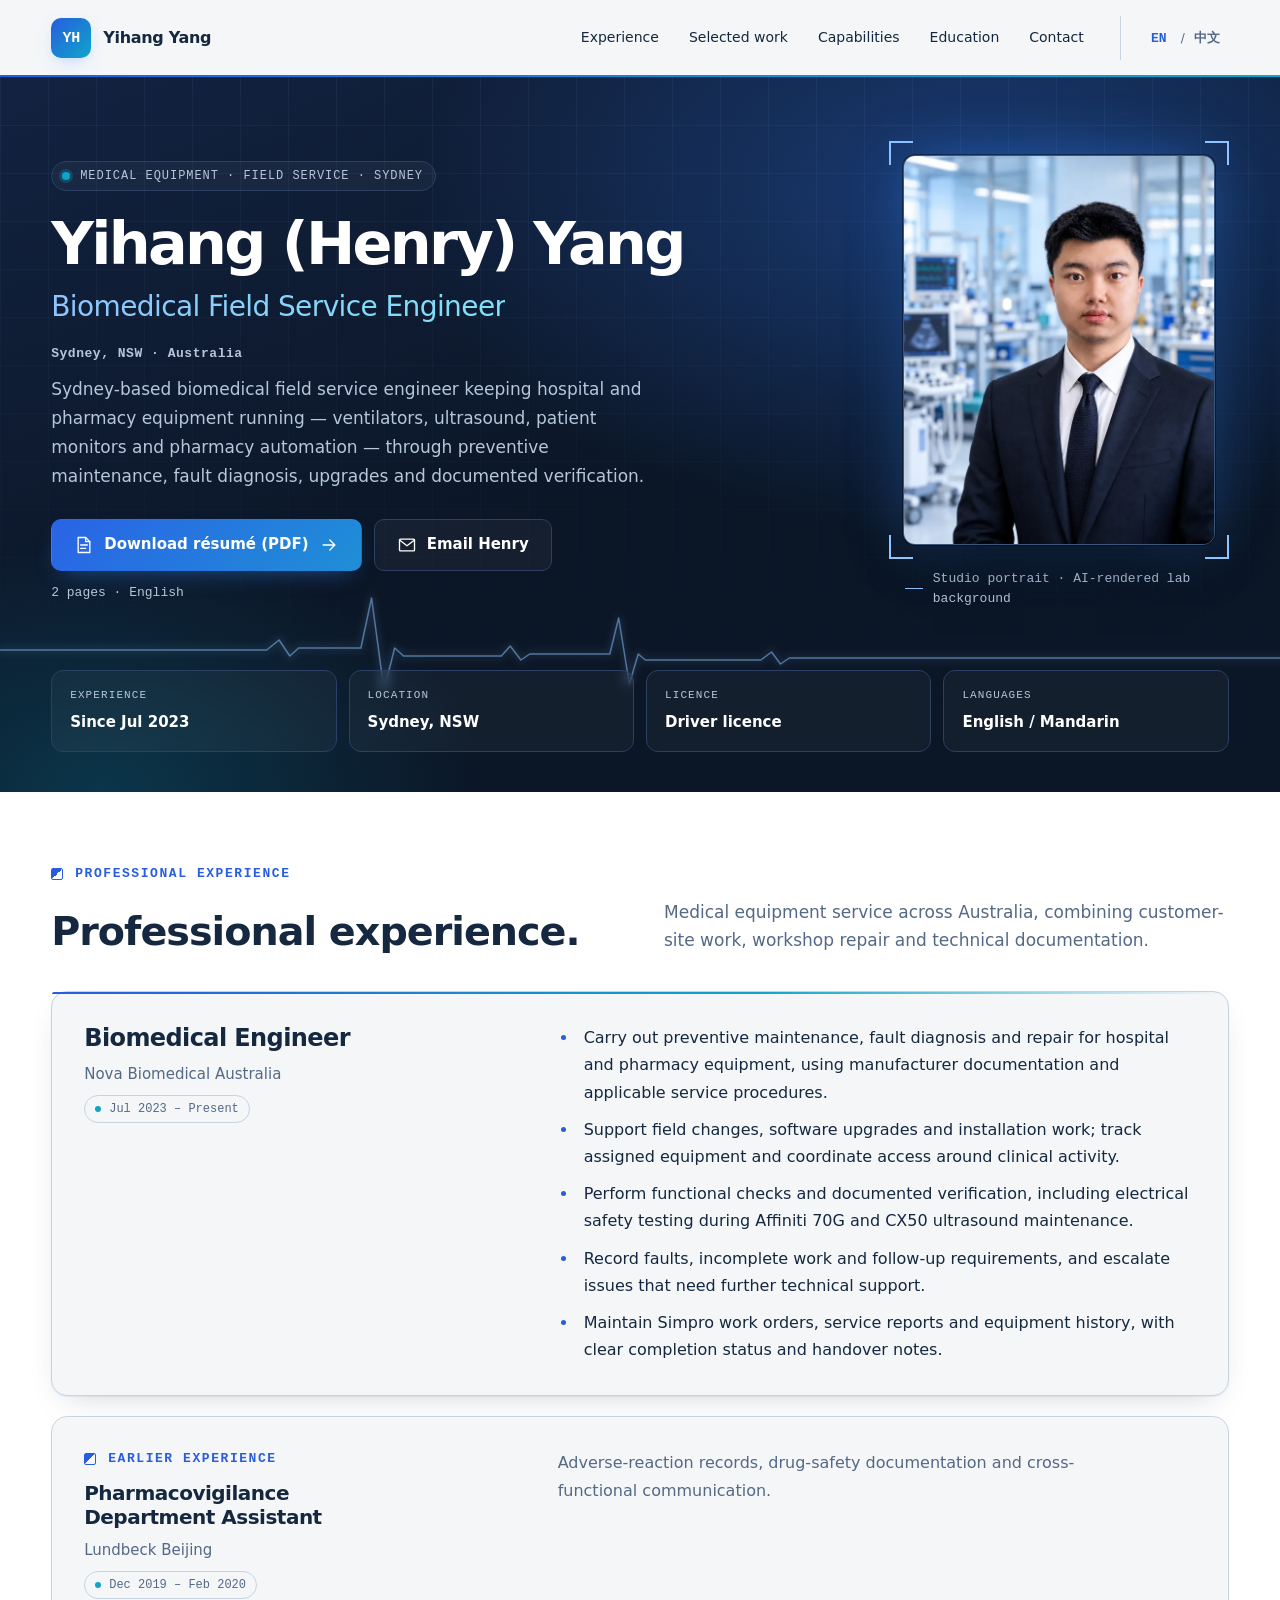
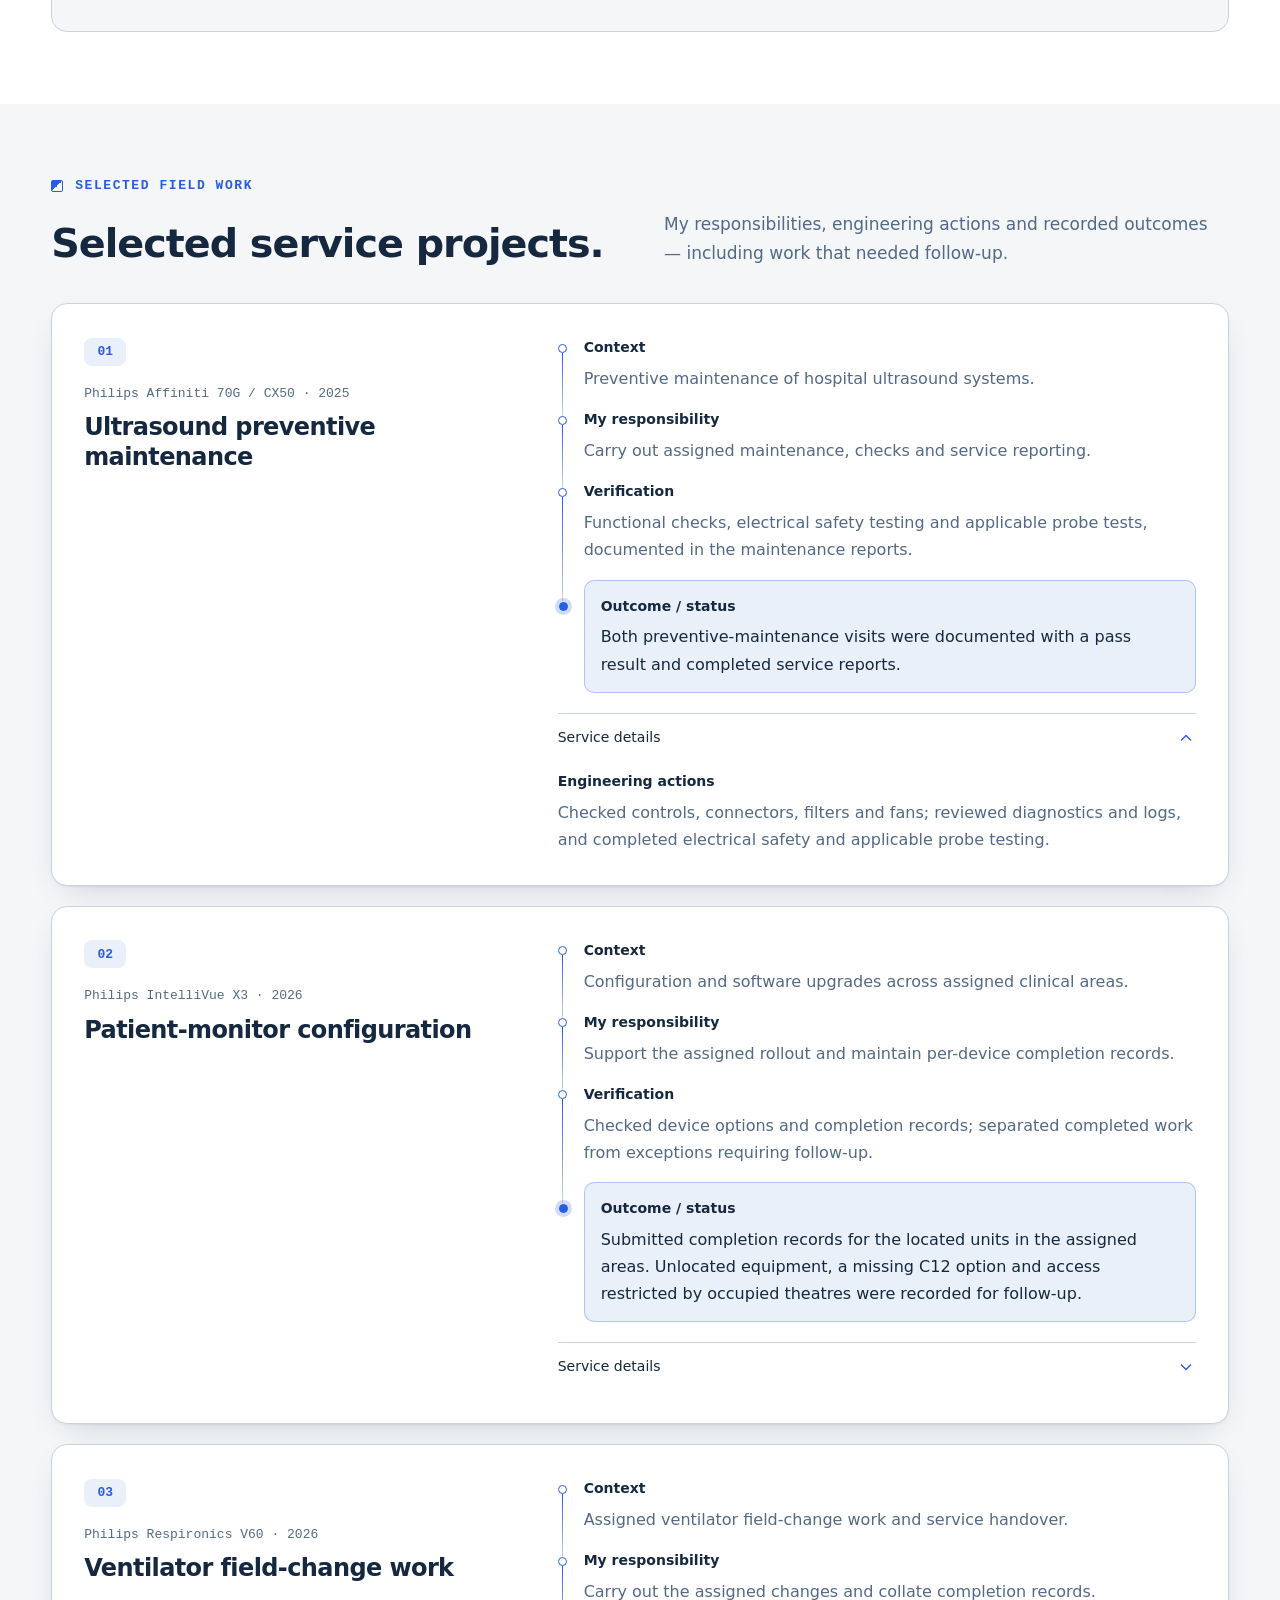
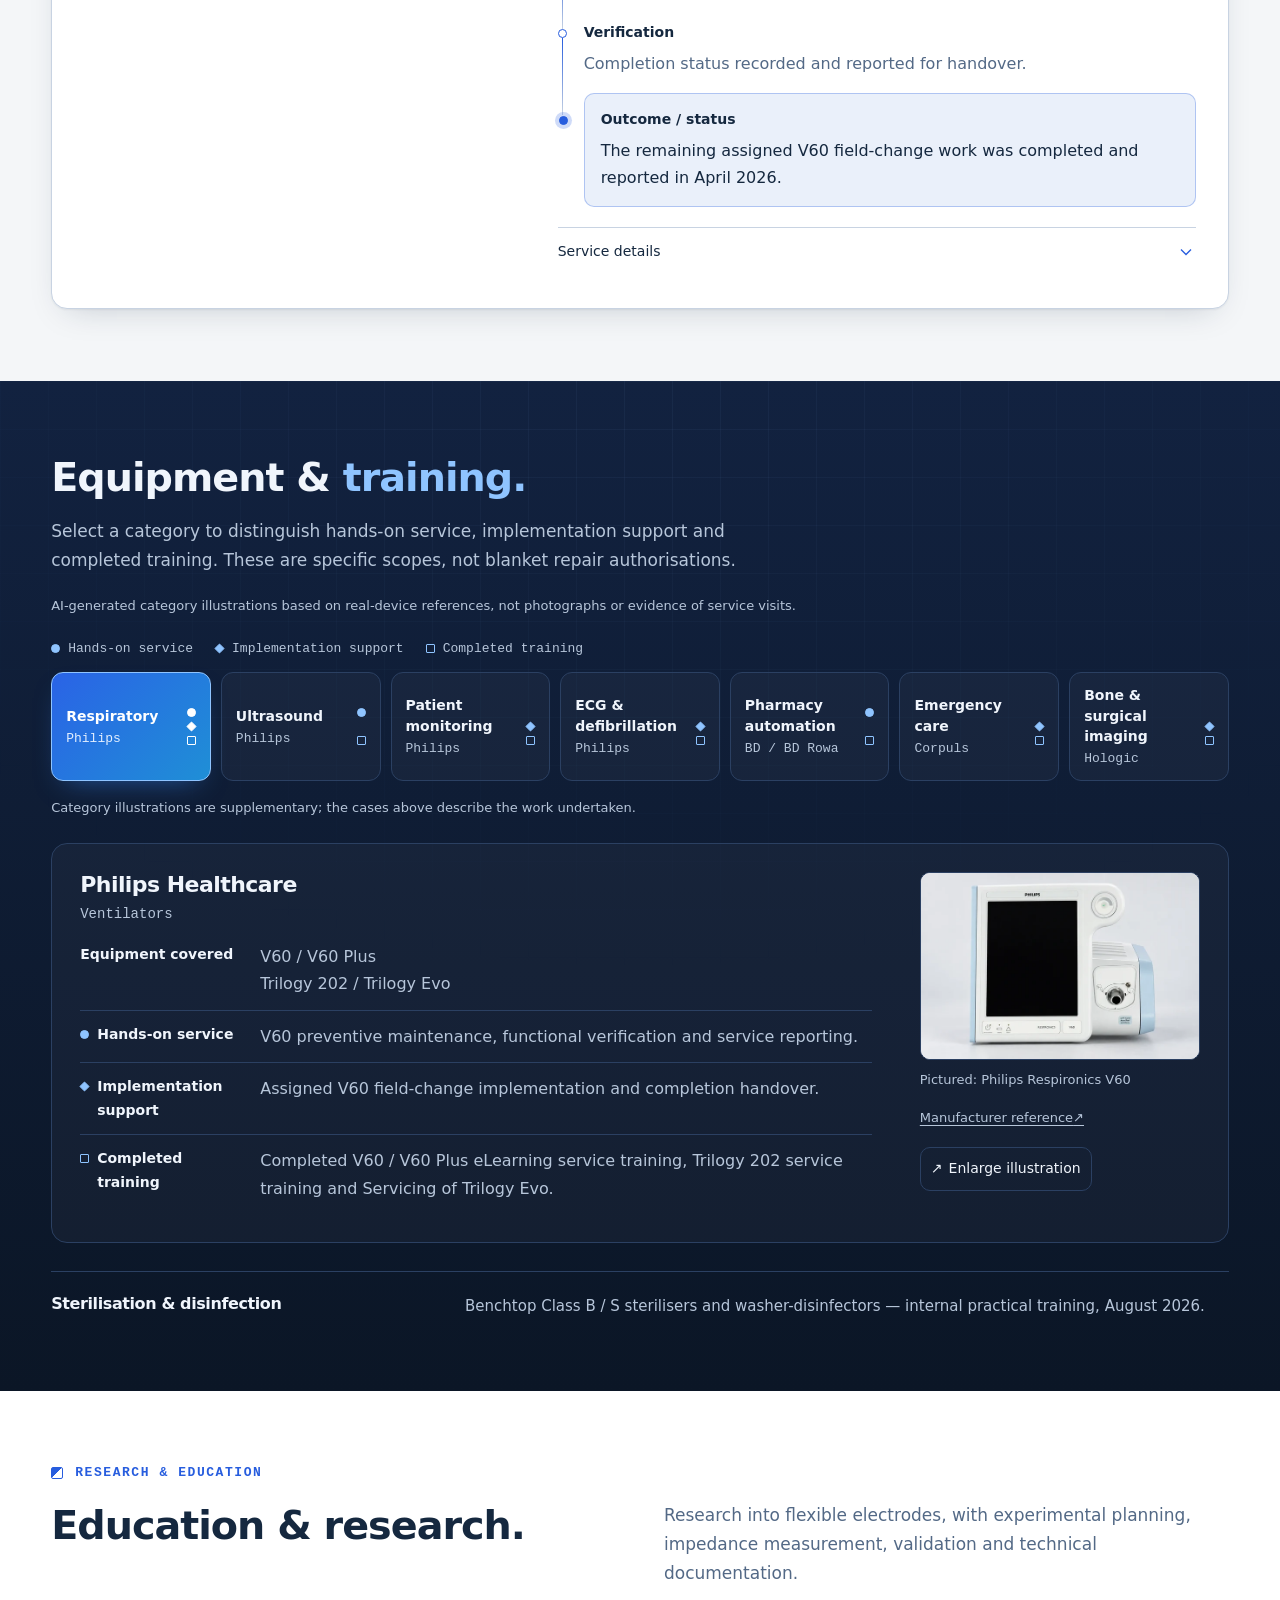
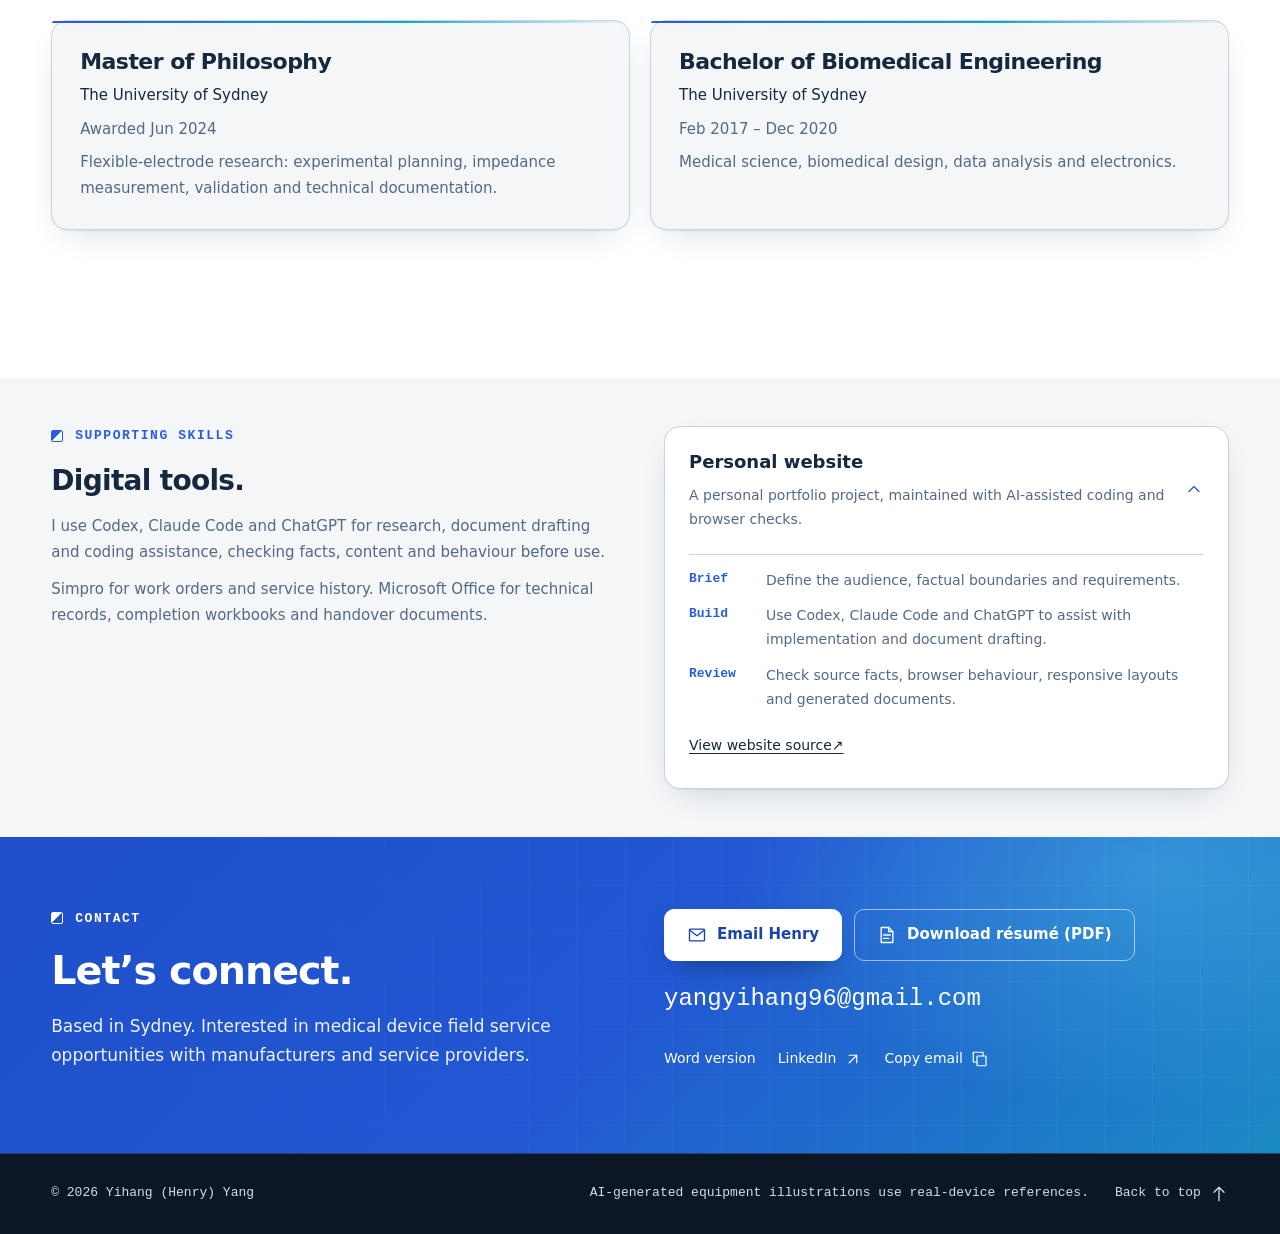
==== commit 95c05f49: "Redesign the portfolio as a technical console with a new portrait and introduction - Dark identity c" ====
--- a/index.html
+++ b/index.html
@@ -79,9 +79,9 @@
   ]
 }
     </script>
-    <script src="theme-init.js?v=portfolio-v22-20261004" integrity="sha384-1i3jTErOg4QQuD1xxvN5LwqWaoPwLPPMC9786uUVnEp7qYMAghSA/XSO4y+CdjpR" crossorigin="anonymous"></script>
-    <link rel="stylesheet" href="styles.css?v=portfolio-v22-20261004" integrity="sha384-h9wkKRHHjD8M8EJOGmn57dCMhy01ByEjelMsSHyjKFwk/MTb0jHH9eE4qPpFgfTG" crossorigin="anonymous">
-    <script defer src="script.js?v=portfolio-v22-20261004" integrity="sha384-GMdNZPHWRduHVnpNZguIGVnYmImfaw8wMPU4QxKR9NEqTNM0MJgSAKAswIFWTE4O" crossorigin="anonymous"></script>
+    <script src="theme-init.js?v=portfolio-v23-20261012" integrity="sha384-1i3jTErOg4QQuD1xxvN5LwqWaoPwLPPMC9786uUVnEp7qYMAghSA/XSO4y+CdjpR" crossorigin="anonymous"></script>
+    <link rel="stylesheet" href="styles.css?v=portfolio-v23-20261012" integrity="sha384-rdCpQH5HEJD5LPmHN0iXg/BamZWi5nvcVzxWkHx3mRDmbf9zPj+cvf6rIQxpwuVo" crossorigin="anonymous">
+    <script defer src="script.js?v=portfolio-v23-20261012" integrity="sha384-AAFWxFdYR8+NTQEFtOIHEW16/KvxBOdWwmZhFviRPNk/8lWAURxjkeLzws9uZnsK" crossorigin="anonymous"></script>
   </head>
   <body id="top" class="studio-site">
     <a class="skip-link" href="#main-content"><span data-i18n="skip">Skip to content</span></a>
@@ -94,18 +94,20 @@
 
     <main id="main-content" tabindex="-1">
       <section class="hero" aria-labelledby="hero-title">
+        <svg class="hero-trace" viewBox="0 0 1440 120" preserveAspectRatio="none" aria-hidden="true" focusable="false"><path class="trace-glow" d="M0 70H300l14-10 12 16 10-8h70l12-50 14 92 12-42 10 8h110l10-10 12 14 10-6h90l10-36 12 66 10-30 8 6h130l12-8 10 12 10-6h600"/><path d="M0 70H300l14-10 12 16 10-8h70l12-50 14 92 12-42 10 8h110l10-10 12 14 10-6h90l10-36 12 66 10-30 8 6h130l12-8 10 12 10-6h600"/></svg>
         <div class="hero-stage">
 
           <div class="content hero-content"><div class="hero-main">
+            <p class="hero-eyebrow" data-i18n="heroEyebrow">Medical equipment · Field service · Sydney</p>
             <h1 id="hero-title"><span class="hero-name">Yihang (Henry) Yang</span><span class="hero-role" data-i18n="heroRole">Biomedical Field Service Engineer</span></h1>
             <p class="hero-location" data-i18n="heroLocation">Sydney, NSW · Australia</p>
-            <p class="hero-subtitle" data-i18n="heroIntro">Sydney-based biomedical engineer supporting hospital and pharmacy equipment through preventive maintenance, fault diagnosis, upgrades and documented verification.</p>
-            <div class="hero-actions"><a class="button primary resume-link" href="assets/Henry_Yang_Biomedical_Engineer_Resume.pdf?v=portfolio-v22-20261004" type="application/pdf" download><svg class="icon" viewBox="0 0 24 24" fill="none" stroke="currentColor" stroke-width="1.6" stroke-linecap="round" stroke-linejoin="round" aria-hidden="true"><path d="M14 3H5v18h14V8l-5-5Z"/><path d="M14 3v5h5M8 12h8m-8 4h6"/></svg><span data-i18n="download">Download résumé (PDF)</span><svg class="icon" viewBox="0 0 24 24" fill="none" stroke="currentColor" stroke-width="1.6" stroke-linecap="round" stroke-linejoin="round" aria-hidden="true"><path d="M5 12h14m-6-6 6 6-6 6"/></svg></a><a class="button secondary email-action" href="mailto:yangyihang96@gmail.com?subject=Biomedical%20field%20service%20opportunity"><svg class="icon" viewBox="0 0 24 24" fill="none" stroke="currentColor" stroke-width="1.6" stroke-linecap="round" stroke-linejoin="round" aria-hidden="true"><rect x="3" y="5" width="18" height="14" rx="1"/><path d="m3 6 9 7 9-7"/></svg><span data-i18n="email">Email Henry</span></a></div>
+            <p class="hero-subtitle" data-i18n="heroIntro">Sydney-based biomedical field service engineer keeping hospital and pharmacy equipment running — ventilators, ultrasound, patient monitors and pharmacy automation — through preventive maintenance, fault diagnosis, upgrades and documented verification.</p>
+            <div class="hero-actions"><a class="button primary resume-link" href="assets/Henry_Yang_Biomedical_Engineer_Resume.pdf?v=portfolio-v23-20261012" type="application/pdf" download><svg class="icon" viewBox="0 0 24 24" fill="none" stroke="currentColor" stroke-width="1.6" stroke-linecap="round" stroke-linejoin="round" aria-hidden="true"><path d="M14 3H5v18h14V8l-5-5Z"/><path d="M14 3v5h5M8 12h8m-8 4h6"/></svg><span data-i18n="download">Download résumé (PDF)</span><svg class="icon" viewBox="0 0 24 24" fill="none" stroke="currentColor" stroke-width="1.6" stroke-linecap="round" stroke-linejoin="round" aria-hidden="true"><path d="M5 12h14m-6-6 6 6-6 6"/></svg></a><a class="button secondary email-action" href="mailto:yangyihang96@gmail.com?subject=Biomedical%20field%20service%20opportunity"><svg class="icon" viewBox="0 0 24 24" fill="none" stroke="currentColor" stroke-width="1.6" stroke-linecap="round" stroke-linejoin="round" aria-hidden="true"><rect x="3" y="5" width="18" height="14" rx="1"/><path d="m3 6 9 7 9-7"/></svg><span data-i18n="email">Email Henry</span></a></div>
             <p class="resume-format"><span data-i18n="resumeFormat">2 pages · English</span></p>
           </div></div>
           <figure class="hero-art">
-            <picture class="hero-visual"><img src="assets/yihang-professional-headshot-960.webp" srcset="assets/studio-v20/portrait-320.webp 320w, assets/studio-v20/portrait-640.webp 640w, assets/yihang-professional-headshot-960.webp 960w" sizes="(max-width: 700px) 128px, 320px" width="960" height="1502" alt="Yihang (Henry) Yang" fetchpriority="high" loading="eager" decoding="async"></picture>
-            <figcaption><span data-i18n="heroArtCaption">Yihang (Henry) Yang · Sydney, Australia</span></figcaption>
+            <picture class="hero-visual"><img src="assets/studio-v23/portrait-960.webp" srcset="assets/studio-v23/portrait-320.webp 320w, assets/studio-v23/portrait-640.webp 640w, assets/studio-v23/portrait-960.webp 960w" sizes="(max-width: 700px) 176px, 340px" width="960" height="1199" alt="Yihang (Henry) Yang" fetchpriority="high" loading="eager" decoding="async"></picture>
+            <figcaption><span data-i18n="heroArtCaption">Studio portrait · AI-rendered lab background</span></figcaption>
           </figure>
         </div>
         <dl class="content hero-meta">
@@ -206,9 +208,9 @@
           <p class="section-label" data-i18n="contactLabel">Contact</p>
           <h2 id="contact-title" data-i18n="contactTitle">Let’s connect.</h2>
           <p class="section-intro" data-i18n="contactIntro">Based in Sydney. Interested in medical device field service opportunities with manufacturers and service providers.</p>
-        </div><div class="contact-actions"><div class="contact-action-buttons"><a class="button primary email-action" href="mailto:yangyihang96@gmail.com?subject=Biomedical%20field%20service%20opportunity"><svg class="icon" viewBox="0 0 24 24" fill="none" stroke="currentColor" stroke-width="1.6" stroke-linecap="round" stroke-linejoin="round" aria-hidden="true"><rect x="3" y="5" width="18" height="14" rx="1"/><path d="m3 6 9 7 9-7"/></svg><span data-i18n="email">Email Henry</span></a><a class="button secondary resume-link" href="assets/Henry_Yang_Biomedical_Engineer_Resume.pdf?v=portfolio-v22-20261004" type="application/pdf" download><svg class="icon" viewBox="0 0 24 24" fill="none" stroke="currentColor" stroke-width="1.6" stroke-linecap="round" stroke-linejoin="round" aria-hidden="true"><path d="M14 3H5v18h14V8l-5-5Z"/><path d="M14 3v5h5M8 12h8m-8 4h6"/></svg><span data-i18n="download">Download résumé (PDF)</span></a></div>
+        </div><div class="contact-actions"><div class="contact-action-buttons"><a class="button primary email-action" href="mailto:yangyihang96@gmail.com?subject=Biomedical%20field%20service%20opportunity"><svg class="icon" viewBox="0 0 24 24" fill="none" stroke="currentColor" stroke-width="1.6" stroke-linecap="round" stroke-linejoin="round" aria-hidden="true"><rect x="3" y="5" width="18" height="14" rx="1"/><path d="m3 6 9 7 9-7"/></svg><span data-i18n="email">Email Henry</span></a><a class="button secondary resume-link" href="assets/Henry_Yang_Biomedical_Engineer_Resume.pdf?v=portfolio-v23-20261012" type="application/pdf" download><svg class="icon" viewBox="0 0 24 24" fill="none" stroke="currentColor" stroke-width="1.6" stroke-linecap="round" stroke-linejoin="round" aria-hidden="true"><path d="M14 3H5v18h14V8l-5-5Z"/><path d="M14 3v5h5M8 12h8m-8 4h6"/></svg><span data-i18n="download">Download résumé (PDF)</span></a></div>
           <a class="contact-email" href="mailto:yangyihang96@gmail.com">yangyihang96@gmail.com</a>
-          <div class="contact-secondary"><a class="word-link" href="assets/Henry_Yang_Biomedical_Engineer_Resume.docx?v=portfolio-v22-20261004" type="application/vnd.openxmlformats-officedocument.wordprocessingml.document" download><span data-i18n="wordDownload">Word version</span></a><a href="https://au.linkedin.com/in/henry-yang-9644382bb" target="_blank" rel="noopener noreferrer">LinkedIn <svg class="icon" viewBox="0 0 24 24" fill="none" stroke="currentColor" stroke-width="1.6" stroke-linecap="round" stroke-linejoin="round" aria-hidden="true"><path d="M7 17 17 7M7 7h10v10"/></svg></a><button type="button" data-copy-email="yangyihang96@gmail.com"><span data-i18n="copyEmail">Copy email</span><svg class="icon" viewBox="0 0 24 24" fill="none" stroke="currentColor" stroke-width="1.6" stroke-linecap="round" stroke-linejoin="round" aria-hidden="true"><rect x="8" y="8" width="12" height="13" rx="1"/><path d="M16 8V3H3v13h5"/></svg></button><span class="visually-hidden" role="status" aria-live="polite" data-copy-status></span></div>
+          <div class="contact-secondary"><a class="word-link" href="assets/Henry_Yang_Biomedical_Engineer_Resume.docx?v=portfolio-v23-20261012" type="application/vnd.openxmlformats-officedocument.wordprocessingml.document" download><span data-i18n="wordDownload">Word version</span></a><a href="https://au.linkedin.com/in/henry-yang-9644382bb" target="_blank" rel="noopener noreferrer">LinkedIn <svg class="icon" viewBox="0 0 24 24" fill="none" stroke="currentColor" stroke-width="1.6" stroke-linecap="round" stroke-linejoin="round" aria-hidden="true"><path d="M7 17 17 7M7 7h10v10"/></svg></a><button type="button" data-copy-email="yangyihang96@gmail.com"><span data-i18n="copyEmail">Copy email</span><svg class="icon" viewBox="0 0 24 24" fill="none" stroke="currentColor" stroke-width="1.6" stroke-linecap="round" stroke-linejoin="round" aria-hidden="true"><rect x="8" y="8" width="12" height="13" rx="1"/><path d="M16 8V3H3v13h5"/></svg></button><span class="visually-hidden" role="status" aria-live="polite" data-copy-status></span></div>
 
         </div></div>
       </section>
--- a/styles.css
+++ b/styles.css
@@ -2,27 +2,34 @@
 :root {
   color-scheme: light;
   --page: #f4f6f8; --surface: #fff; --ink: #15283f; --muted: #536986;
-  --accent: #275dde; --line: #c8d3e2; --soft: #eaf0fa;
+  --accent: #275dde; --accent-2: #0ea5c9; --line: #c8d3e2; --soft: #eaf0fa;
+  --console: #0b1626; --console-2: #122240; --console-ink: #f0f5fc; --console-muted: #b7c6da; --console-line: #2b4062; --console-accent: #8fc4ff; --console-glow: rgb(55 140 255 / 55%);
+  --grid: rgb(21 40 63 / 7%); --grid-dark: rgb(143 196 255 / 9%);
+  --shadow: 0 1px 2px rgb(21 40 63 / 6%), 0 12px 32px -16px rgb(21 40 63 / 25%);
   --content: 1200px; --gutter: clamp(20px, 4vw, 64px);
   --sans: system-ui, -apple-system, BlinkMacSystemFont, "Segoe UI", "PingFang SC", "Microsoft YaHei", sans-serif;
-  --mono: ui-monospace, "SFMono-Regular", Menlo, Consolas, monospace;
+  --mono: ui-monospace, "SFMono-Regular", "SF Mono", Menlo, Consolas, monospace;
   --text-body: 1rem; --text-small: .875rem; --text-caption: .8125rem;
   --copy-leading: 1.7; --heading-leading: 1.22; --heading-tracking: -.025em;
-  --control-radius: 8px;
+  --control-radius: 10px; --card-radius: 16px;
 }
 :root:lang(zh) {
   --copy-leading: 1.8; --heading-leading: 1.4; --heading-tracking: 0;
 }
 :root[data-theme="dark"] {
   color-scheme: dark;
-  --page: #0d1828; --surface: #101f32; --ink: #f0f5fc; --muted: #bccadc;
-  --accent: #91b7ff; --line: #40556d; --soft: #192d48;
+  --page: #0d1828; --surface: #112138; --ink: #f0f5fc; --muted: #bccadc;
+  --accent: #91b7ff; --accent-2: #5fd3ec; --line: #2f4866; --soft: #192d48;
+  --grid: var(--grid-dark);
+  --shadow: 0 1px 2px rgb(0 0 0 / 30%), 0 16px 40px -20px rgb(0 0 0 / 60%);
 }
 @media (prefers-color-scheme: dark) {
   :root:not([data-theme="light"]) {
     color-scheme: dark;
-    --page: #0d1828; --surface: #101f32; --ink: #f0f5fc; --muted: #bccadc;
-    --accent: #91b7ff; --line: #40556d; --soft: #192d48;
+    --page: #0d1828; --surface: #112138; --ink: #f0f5fc; --muted: #bccadc;
+    --accent: #91b7ff; --accent-2: #5fd3ec; --line: #2f4866; --soft: #192d48;
+    --grid: var(--grid-dark);
+    --shadow: 0 1px 2px rgb(0 0 0 / 30%), 0 16px 40px -20px rgb(0 0 0 / 60%);
   }
 }
 
@@ -47,92 +54,118 @@
 h3 { font-size: 1.5rem; }
 .icon { flex: none; width: 20px; height: 20px; }
 .content { width: min(var(--content), calc(100% - var(--gutter) * 2)); margin-inline: auto; }
-.section-pad { padding-block: 64px; }
+.section-pad { padding-block: 72px; }
 section[id] { scroll-margin-top: 0; }
-.section-label { display: flex; align-items: center; gap: 12px; margin-bottom: 18px; color: var(--accent); font: 600 var(--text-caption)/1.5 var(--sans); letter-spacing: .09em; text-transform: uppercase; }
-.section-label:lang(zh) { letter-spacing: .04em; }
-.section-label::before { content: ""; width: 24px; height: 1px; background: currentColor; flex: none; }
+/* Technical labels: monospace, small caps, with a short accent rule. */
+.section-label { display: flex; align-items: center; gap: 12px; margin-bottom: 18px; color: var(--accent); font: 600 var(--text-caption)/1.5 var(--mono); letter-spacing: .12em; text-transform: uppercase; }
+.section-label:lang(zh) { letter-spacing: .08em; }
+.section-label::before { content: ""; width: 10px; height: 10px; flex: none; border: 1.5px solid currentColor; border-radius: 2px; background: linear-gradient(135deg, currentColor 50%, transparent 50%); }
 .section-intro { color: var(--muted); font-size: 17px; max-width: 65ch; }
-.chapter-heading { display: grid; grid-template-columns: 1fr 1fr; gap: 14px 48px; align-items: end; margin-bottom: 32px; }
+.chapter-heading { display: grid; grid-template-columns: 1fr 1fr; gap: 14px 48px; align-items: end; margin-bottom: 36px; }
 .chapter-heading > .section-label { grid-column: 1/-1; margin: 0; }
 .chapter-heading > h2 { grid-column: 1; }
 .chapter-heading > .section-intro { grid-column: 2; }
 .accent { color: var(--accent); }
 .visually-hidden { position: absolute !important; width: 1px !important; height: 1px !important; padding: 0 !important; margin: -1px !important; overflow: hidden !important; clip: rect(0,0,0,0); white-space: nowrap !important; border: 0 !important; }
-.skip-link { position: fixed; top: -100px; left: 20px; z-index: 100; background: var(--surface); padding: 12px 18px; }
+.skip-link { position: fixed; top: -100px; left: 20px; z-index: 100; background: var(--surface); padding: 12px 18px; border: 1px solid var(--line); border-radius: var(--control-radius); }
 .skip-link:focus { top: 12px; }
 
 /* 3. Header, navigation and reusable controls. */
-.site-header { position: sticky; top: 0; z-index: 20; background: var(--page); border-bottom: 1px solid var(--line); }
-.header-inner { width: min(var(--content), calc(100% - var(--gutter) * 2)); margin-inline: auto; display: flex; align-items: center; gap: 24px; min-height: 80px; }
-.brand { display: inline-flex; align-items: center; gap: 14px; font-size: 1rem; font-weight: 600; letter-spacing: -.02em; white-space: nowrap; }
-.brand-mark { font-family: Georgia, serif; font-size: 38px; line-height: 1; letter-spacing: -.09em; }
+.site-header { position: sticky; top: 0; z-index: 20; background: color-mix(in srgb, var(--page) 86%, transparent); -webkit-backdrop-filter: blur(14px); backdrop-filter: blur(14px); border-bottom: 1px solid var(--line); }
+.header-inner { width: min(var(--content), calc(100% - var(--gutter) * 2)); margin-inline: auto; display: flex; align-items: center; gap: 24px; min-height: 76px; }
+.brand { display: inline-flex; align-items: center; gap: 12px; font-size: 1rem; font-weight: 600; letter-spacing: -.02em; white-space: nowrap; }
+.brand-mark { display: inline-grid; place-items: center; width: 40px; height: 40px; border-radius: 10px; background: linear-gradient(135deg, var(--accent), var(--accent-2)); color: #fff; font: 700 15px/1 var(--mono); letter-spacing: -.02em; box-shadow: 0 6px 18px -8px var(--console-glow); }
 .header-actions { margin-left: auto; }
-.site-nav { display: flex; align-items: center; gap: 22px; font-size: var(--text-small); font-weight: 500; }
-.site-nav a { display: inline-flex; align-items: center; justify-content: center; min-height: 44px; min-width: 44px; }
-.site-nav a.is-active { color: var(--accent); text-decoration: underline; text-decoration-thickness: 2px; text-underline-offset: 6px; }
+.site-nav { display: flex; align-items: center; gap: 6px; font-size: var(--text-small); font-weight: 500; }
+.site-nav a { display: inline-flex; align-items: center; justify-content: center; min-height: 44px; min-width: 44px; padding-inline: 12px; border-radius: 8px; transition: background .18s, color .18s; }
+.site-nav a:hover { background: var(--soft); text-decoration: none; }
+.site-nav a.is-active { color: var(--accent); background: var(--soft); }
 .language-switch { display: flex; align-items: center; border-left: 1px solid var(--line); padding-left: 16px; }
-.language-switch button { min-width: 44px; min-height: 44px; border: 0; background: none; padding: 8px; font-size: 13px; }
-.language-switch button.is-active { color: var(--accent); font-weight: 700; }
-.language-switch > span { font-size: 12px; }
+.language-switch button { min-width: 44px; min-height: 44px; border: 0; background: none; padding: 8px; font: 600 13px/1 var(--mono); color: var(--muted); }
+.language-switch button.is-active { color: var(--accent); }
+.language-switch > span { font-size: 12px; color: var(--muted); }
 .menu-toggle { display: none; width: 44px; height: 44px; border: 0; background: transparent; padding: 10px; }
 .menu-toggle span { display: block; height: 2px; margin-block: 5px; background: currentColor; transition: transform .18s, opacity .18s; }
 .button > span { min-width: 0; }
-.button { display: inline-flex; justify-content: center; align-items: center; gap: 10px; min-height: 52px; padding: 13px 20px; border: 1px solid var(--line); border-radius: var(--control-radius); font-size: .9375rem; font-weight: 600; line-height: 1.4; }
-.button:hover { text-decoration: none; border-color: var(--accent); }
-.button.primary { background: #275dde; border-color: #275dde; color: #fff; }
-.button.primary:hover { background: #174ecb; }
+.button { display: inline-flex; justify-content: center; align-items: center; gap: 10px; min-height: 52px; padding: 13px 22px; border: 1px solid var(--line); border-radius: var(--control-radius); font-size: .9375rem; font-weight: 600; line-height: 1.4; transition: transform .18s, box-shadow .18s, border-color .18s, background .18s; }
+.button:hover { text-decoration: none; border-color: var(--accent); transform: translateY(-1px); }
+.button.primary { background: linear-gradient(135deg, #2a63e6, #1f8fd6); border-color: transparent; color: #fff; box-shadow: 0 10px 24px -12px var(--console-glow); }
+.button.primary:hover { box-shadow: 0 14px 30px -12px var(--console-glow); }
 .button.secondary { color: var(--ink); background: transparent; }
 .button.secondary:hover { background: var(--soft); }
 
-/* 4. Identity and work evidence. */
-.hero-stage { width: min(var(--content), calc(100% - var(--gutter) * 2)); margin-inline: auto; display: grid; grid-template-columns: minmax(0,1fr) 320px; gap: 72px; align-items: center; padding-block: 44px 32px; }
+/* 4. Identity console: a dark technical stage in both themes. */
+.hero { position: relative; isolation: isolate; color: var(--console-ink); --ink: var(--console-ink); --muted: var(--console-muted); --line: var(--console-line); --accent: var(--console-accent); --soft: rgb(143 196 255 / 10%); background: radial-gradient(900px 520px at 78% 18%, rgb(47 118 240 / 38%), transparent 65%), radial-gradient(640px 420px at 8% 100%, rgb(14 165 201 / 22%), transparent 60%), linear-gradient(160deg, var(--console-2), var(--console) 55%); overflow: hidden; }
+.hero::before { content: ""; position: absolute; inset: 0; z-index: -1; background: linear-gradient(var(--grid-dark) 1px, transparent 1px), linear-gradient(90deg, var(--grid-dark) 1px, transparent 1px); background-size: 48px 48px; mask-image: linear-gradient(180deg, rgb(0 0 0 / 70%), transparent 92%); -webkit-mask-image: linear-gradient(180deg, rgb(0 0 0 / 70%), transparent 92%); }
+.hero-trace { position: absolute; left: 0; right: 0; bottom: 92px; z-index: -1; width: 100%; height: 120px; color: var(--console-accent); opacity: .55; pointer-events: none; }
+.hero-trace path { fill: none; stroke: currentColor; stroke-width: 1.5; stroke-linejoin: round; stroke-linecap: round; vector-effect: non-scaling-stroke; }
+.hero-trace .trace-glow { stroke-width: 6; opacity: .22; filter: blur(4px); }
+.hero-stage { width: min(var(--content), calc(100% - var(--gutter) * 2)); margin-inline: auto; display: grid; grid-template-columns: minmax(0,1fr) 340px; gap: 72px; align-items: center; padding-block: 64px 48px; }
 .hero-content { width: auto; margin: 0; padding: 0; min-width: 0; order: 0; }
-.hero-name { display: block; font-size: clamp(2.25rem, 4.2vw, 3.5rem); line-height: 1.1; letter-spacing: -.045em; margin-bottom: 16px; }
-.hero-role { display: block; font-size: clamp(1.5rem, 2.4vw, 1.875rem); line-height: var(--heading-leading); font-weight: 500; color: var(--accent); max-width: 28ch; }
-.hero-location { font-size: 14px; font-weight: 600; margin-top: 18px; }
-.hero-subtitle { font-size: 1.0625rem; color: var(--muted); max-width: 54ch; margin-block: 12px 24px; }
+.hero-eyebrow { display: inline-flex; align-items: center; gap: 10px; margin-bottom: 22px; padding: 6px 12px 6px 10px; border: 1px solid var(--console-line); border-radius: 999px; background: rgb(255 255 255 / 4%); color: var(--console-muted); font: 500 12px/1.4 var(--mono); letter-spacing: .08em; text-transform: uppercase; }
+.hero-eyebrow:lang(zh) { letter-spacing: .04em; }
+.hero-eyebrow::before { content: ""; width: 8px; height: 8px; border-radius: 50%; background: var(--accent-2); box-shadow: 0 0 0 3px rgb(14 165 201 / 25%); }
+.hero-name { display: block; font-size: clamp(2.5rem, 4.6vw, 3.875rem); line-height: 1.06; letter-spacing: -.045em; margin-bottom: 14px; color: #fff; }
+.hero-role { display: block; font-size: clamp(1.375rem, 2.3vw, 1.75rem); line-height: var(--heading-leading); font-weight: 500; max-width: 28ch; background: linear-gradient(90deg, var(--console-accent), #7fe3f6); -webkit-background-clip: text; background-clip: text; color: var(--console-accent); -webkit-text-fill-color: transparent; width: fit-content; }
+.hero-location { font: 600 13px/1.5 var(--mono); letter-spacing: .04em; margin-top: 20px; color: var(--console-muted); }
+.hero-subtitle { font-size: 1.0625rem; color: var(--console-muted); max-width: 56ch; margin-block: 12px 28px; }
 .hero-actions { display: flex; flex-wrap: wrap; gap: 12px; }
-.resume-format { font-size: var(--text-caption); color: var(--muted); margin-top: 10px; }
-.hero-art { width: 100%; max-width: 320px; justify-self: end; }
-.hero-visual { aspect-ratio: 4/5; overflow: hidden; border-radius: 10px; background: #dfe3e8; border: 1px solid var(--line); }
-.hero-visual img { width: 100%; height: 100%; object-fit: cover; object-position: center top; }
-.hero-art figcaption { font-size: var(--text-caption); line-height: 1.5; color: var(--muted); margin-top: 10px; }
-.hero-meta { display: grid; grid-template-columns: repeat(4,minmax(0,1fr)); gap: 24px; padding-block: 22px; border-top: 1px solid var(--line); }
-.hero-meta dt { font-size: var(--text-caption); color: var(--muted); }
-.hero-meta dd { font-size: 14px; margin-top: 4px; }
+.hero .button.secondary { color: #fff; border-color: var(--console-line); background: rgb(255 255 255 / 4%); }
+.hero .button.secondary:hover { background: rgb(255 255 255 / 9%); border-color: var(--console-accent); }
+.resume-format { font: 500 var(--text-caption)/1.5 var(--mono); color: var(--console-muted); margin-top: 12px; }
+/* Portrait frame: viewfinder brackets and a soft glow, no decoration over the face. */
+.hero-art { position: relative; width: 100%; max-width: 340px; justify-self: end; padding: 14px; }
+.hero-art::before, .hero-art::after, .hero-visual::before, .hero-visual::after { content: ""; position: absolute; width: 22px; height: 22px; border: 2px solid var(--console-accent); pointer-events: none; }
+.hero-art::before { top: 0; left: 0; border-width: 2px 0 0 2px; }
+.hero-art::after { top: 0; right: 0; border-width: 2px 2px 0 0; }
+.hero-visual { position: relative; aspect-ratio: 4/5; overflow: visible; border-radius: 12px; background: #0f1d33; }
+.hero-visual::before { bottom: -14px; left: -14px; border-width: 0 0 2px 2px; }
+.hero-visual::after { bottom: -14px; right: -14px; border-width: 0 2px 2px 0; }
+.hero-visual img { width: 100%; height: 100%; object-fit: cover; object-position: center top; border-radius: 12px; border: 1px solid rgb(143 196 255 / 35%); box-shadow: 0 30px 60px -30px rgb(0 0 0 / 80%), 0 0 0 1px rgb(0 0 0 / 40%), 0 0 60px -10px var(--console-glow); }
+.hero-art figcaption { display: flex; align-items: center; gap: 10px; font: 500 var(--text-caption)/1.5 var(--mono); color: var(--console-muted); margin-top: 24px; padding-left: 2px; }
+.hero-art figcaption::before { content: ""; width: 18px; height: 1px; background: var(--console-accent); flex: none; }
+/* Readouts: four facts rendered like instrument tiles. */
+.hero-meta { position: relative; z-index: 1; display: grid; grid-template-columns: repeat(4,minmax(0,1fr)); gap: 12px; padding-block: 0 40px; }
+.hero-meta > div { padding: 16px 18px; border: 1px solid var(--console-line); border-radius: 12px; background: rgb(255 255 255 / 4%); -webkit-backdrop-filter: blur(6px); backdrop-filter: blur(6px); }
+.hero-meta dt { font: 500 11px/1.5 var(--mono); letter-spacing: .1em; text-transform: uppercase; color: var(--console-muted); }
+.hero-meta dt:lang(zh) { letter-spacing: .06em; }
+.hero-meta dd { font-size: 15px; font-weight: 600; margin-top: 6px; color: #fff; }
 .experience-section { background: var(--surface); }
-.career-layout { border-top: 1px solid var(--line); }
-.current-role, .earlier-role { display: grid; grid-template-columns: minmax(0,.8fr) minmax(0,1.2fr); gap: 48px; padding-block: 28px; }
+.career-layout { display: grid; gap: 20px; }
+.current-role, .earlier-role { display: grid; grid-template-columns: minmax(0,.8fr) minmax(0,1.2fr); gap: 48px; padding: 32px; }
+.current-role, .earlier-role { position: relative; background: var(--page); border: 1px solid var(--line); border-radius: var(--card-radius); box-shadow: var(--shadow); }
+.current-role::before { content: ""; position: absolute; inset: 0 auto auto 0; width: 100%; height: 2px; border-radius: var(--card-radius) var(--card-radius) 0 0; background: linear-gradient(90deg, var(--accent), var(--accent-2) 60%, transparent); }
 .role-heading { display: flex; flex-direction: column; align-items: flex-start; gap: 8px; }
 .role-heading h3 { max-width: 25ch; }
 .company-name, .experience-date { color: var(--muted); }
-.company-name { font-size: 15px; }
-.experience-date { font-size: var(--text-caption); font-variant-numeric: tabular-nums; }
+.company-name { font-size: 15px; font-weight: 500; }
+.experience-date { display: inline-flex; align-items: center; gap: 8px; padding: 4px 10px; border: 1px solid var(--line); border-radius: 999px; font: 500 12px/1.5 var(--mono); font-variant-numeric: tabular-nums; }
+.experience-date::before { content: ""; width: 6px; height: 6px; border-radius: 50%; background: var(--accent-2); }
 .career-bullets { margin: 0; padding-left: 20px; }
 .career-bullets li { padding-left: 6px; margin-bottom: 10px; }
 .career-bullets li:last-child { margin-bottom: 0; }
 .career-bullets li::marker { color: var(--accent); }
-.earlier-role { border-top: 1px solid var(--line); padding-bottom: 0; }
+.earlier-role { box-shadow: none; }
 .earlier-role .section-label { margin: 0 0 4px; }
 .earlier-role h3 { font-size: 20px; }
 .earlier-summary { color: var(--muted); max-width: 58ch; }
-.field-projects { border-bottom: 1px solid var(--line); }
-.field-project { display: grid; grid-template-columns: minmax(0,.8fr) minmax(0,1.2fr); gap: 48px; padding-block: 30px; border-top: 1px solid var(--line); }
-.project-index { font: 500 var(--text-small)/1.5 var(--mono); font-variant-numeric: tabular-nums; color: var(--accent); margin-bottom: 18px; }
-.project-context { font-size: 13px; color: var(--muted); margin-bottom: 10px; }
+.field-projects { display: grid; gap: 20px; }
+.field-project { position: relative; display: grid; grid-template-columns: minmax(0,.8fr) minmax(0,1.2fr); gap: 48px; padding: 32px; background: var(--surface); border: 1px solid var(--line); border-radius: var(--card-radius); box-shadow: var(--shadow); transition: border-color .18s, transform .18s; }
+.field-project:hover { border-color: var(--accent); }
+.project-index { display: inline-grid; place-items: center; min-width: 42px; height: 28px; padding-inline: 10px; border-radius: 8px; background: var(--soft); color: var(--accent); font: 600 var(--text-caption)/1 var(--mono); font-variant-numeric: tabular-nums; margin-bottom: 18px; }
+.project-context { font: 500 13px/1.5 var(--mono); color: var(--muted); margin-bottom: 10px; }
 .project-heading h3 { max-width: 25ch; }
 .case-facts dt, .case-body dt { font-size: var(--text-small); font-weight: 600; margin-bottom: 5px; }
 .case-facts dd, .case-body dd { color: var(--muted); font-size: var(--text-body); max-width: 65ch; }
 /* Each service record reads as a trace: context, responsibility and verification lead to the recorded outcome. */
-.case-facts { --trace-indent: 26px; --row-gap: 16px; --node: 9px; --node-top: calc((var(--copy-leading) * var(--text-small) - var(--node)) / 2); --outcome-pad: 12px; padding-left: var(--trace-indent); }
+.case-facts { --trace-indent: 26px; --row-gap: 16px; --node: 9px; --node-top: calc((var(--copy-leading) * var(--text-small) - var(--node)) / 2); --outcome-pad: 14px; padding-left: var(--trace-indent); }
 .case-facts > div { position: relative; }
 .case-facts > div + div { margin-top: var(--row-gap); }
-.case-facts > div::before { content: ""; position: absolute; left: calc(var(--trace-indent) * -1); top: var(--node-top); box-sizing: border-box; width: var(--node); height: var(--node); border: 1.5px solid var(--accent); border-radius: 50%; background: var(--page); }
-.case-facts > div:not(:last-child)::after { content: ""; position: absolute; left: calc(var(--trace-indent) * -1 + var(--node) / 2 - .5px); top: calc(var(--node-top) + var(--node)); bottom: calc((var(--row-gap) + var(--node-top)) * -1); width: 1px; background: var(--line); }
+.case-facts > div::before { content: ""; position: absolute; left: calc(var(--trace-indent) * -1); top: var(--node-top); box-sizing: border-box; width: var(--node); height: var(--node); border: 1.5px solid var(--accent); border-radius: 50%; background: var(--surface); }
+.case-facts > div:not(:last-child)::after { content: ""; position: absolute; left: calc(var(--trace-indent) * -1 + var(--node) / 2 - .5px); top: calc(var(--node-top) + var(--node)); bottom: calc((var(--row-gap) + var(--node-top)) * -1); width: 1px; background: linear-gradient(var(--accent), var(--line)); }
 .case-facts > div:nth-last-child(2)::after { bottom: calc((var(--row-gap) + var(--outcome-pad) + var(--node-top)) * -1); }
-.case-facts > div:last-child { padding: var(--outcome-pad) 16px; border-radius: var(--control-radius); background: var(--soft); }
-.case-facts > div:last-child::before { top: calc(var(--outcome-pad) + var(--node-top)); background: var(--accent); print-color-adjust: exact; -webkit-print-color-adjust: exact; }
+.case-facts > div:last-child { padding: var(--outcome-pad) 16px; border-radius: var(--control-radius); background: var(--soft); border: 1px solid color-mix(in srgb, var(--accent) 30%, transparent); }
+.case-facts > div:last-child::before { top: calc(var(--outcome-pad) + var(--node-top)); background: var(--accent); box-shadow: 0 0 0 4px color-mix(in srgb, var(--accent) 22%, transparent); print-color-adjust: exact; -webkit-print-color-adjust: exact; }
 .case-facts > div:last-child dd { color: var(--ink); }
 .project-evidence details { margin-top: 20px; border-top: 1px solid var(--line); }
 summary { display: flex; align-items: center; gap: 16px; cursor: pointer; list-style: none; min-height: 48px; padding-block: 12px; font-size: var(--text-small); font-weight: 500; }
@@ -142,19 +175,20 @@
 summary:hover { color: var(--accent); }
 .case-body { padding-top: 8px; }
 
-/* 5. Compact equipment categories; text leads, illustrations support. */
-.equipment-section { background: #15283f; color: #f0f5fc; --ink: #f0f5fc; --muted: #bdcce0; --accent: #91b7ff; --line: #536986; --soft: #23415f; }
+/* 5. Equipment console: dark panel, glass tabs; text leads, illustrations support. */
+.equipment-section { position: relative; isolation: isolate; background: linear-gradient(180deg, var(--console-2), var(--console)); color: var(--console-ink); --ink: var(--console-ink); --muted: var(--console-muted); --accent: var(--console-accent); --line: var(--console-line); --soft: rgb(143 196 255 / 10%); --surface: #122240; }
+.equipment-section::before { content: ""; position: absolute; inset: 0; z-index: -1; background: linear-gradient(var(--grid-dark) 1px, transparent 1px), linear-gradient(90deg, var(--grid-dark) 1px, transparent 1px); background-size: 48px 48px; mask-image: radial-gradient(70% 60% at 50% 0%, rgb(0 0 0 / 60%), transparent); -webkit-mask-image: radial-gradient(70% 60% at 50% 0%, rgb(0 0 0 / 60%), transparent); }
 .equipment-heading { margin-bottom: 20px; }
 .equipment-heading .section-intro { margin-top: 16px; }
 .illustration-note, .platform-hint { color: var(--muted); font-size: 13px; }
 .illustration-note { margin-bottom: 22px; }
-.platform-tabs { display: flex; flex-wrap: wrap; gap: 8px; }
-.platform-tabs button { display: inline-flex; align-items: center; text-align: left; gap: 8px; min-height: 64px; padding: 12px; border: 1px solid var(--line); border-radius: var(--control-radius); background: transparent; color: var(--ink); flex: 1 1 140px; line-height: 1.45; }
+.platform-tabs { display: flex; flex-wrap: wrap; gap: 10px; }
+.platform-tabs button { display: inline-flex; align-items: center; text-align: left; gap: 8px; min-height: 64px; padding: 12px 14px; border: 1px solid var(--line); border-radius: 12px; background: rgb(255 255 255 / 3%); color: var(--ink); flex: 1 1 140px; line-height: 1.45; transition: background .18s, border-color .18s, box-shadow .18s; }
 .platform-tabs button strong { display: block; font-size: var(--text-small); font-weight: 600; }
-.platform-tabs button small { display: block; font-size: var(--text-caption); margin-top: 4px; }
+.platform-tabs button small { display: block; font: 500 var(--text-caption)/1.4 var(--mono); margin-top: 4px; color: var(--muted); }
 .platform-tabs button[aria-selected="true"] { --scope-color: #fff; }
 /* Scope marks: one shape per scope, shared by the legend, the category tabs and the panel rows. */
-.scope-legend { display: flex; flex-wrap: wrap; gap: 6px 22px; margin-bottom: 14px; color: var(--muted); font-size: var(--text-caption); }
+.scope-legend { display: flex; flex-wrap: wrap; gap: 6px 22px; margin-bottom: 14px; color: var(--muted); font: 500 var(--text-caption)/1.5 var(--mono); }
 .scope-key { display: inline-flex; align-items: center; gap: 8px; }
 .scope-signal { display: grid; gap: 5px; margin-left: auto; padding-left: 4px; }
 .scope-key::before, .scope-mark, .platform-details dt:is([data-i18n="serviceContext"], [data-i18n="supportLabel"], [data-i18n="trainingLabel"])::before { content: ""; display: inline-block; flex: none; box-sizing: border-box; width: 9px; height: 9px; border: 1.5px solid var(--scope-color, var(--accent)); border-radius: 1px; print-color-adjust: exact; -webkit-print-color-adjust: exact; }
@@ -163,22 +197,24 @@
 .scope-mark.is-absent { visibility: hidden; }
 .platform-details dt:is([data-i18n="serviceContext"], [data-i18n="supportLabel"], [data-i18n="trainingLabel"]) { padding-left: 17px; text-indent: -17px; }
 .platform-details dt:is([data-i18n="serviceContext"], [data-i18n="supportLabel"], [data-i18n="trainingLabel"])::before { margin-right: 8px; text-indent: 0; }
-.platform-tabs button:hover { background: var(--soft); }
-.platform-tabs button[aria-selected="true"] { background: #275dde; border-color: #91b7ff; color: #fff; }
+.platform-tabs button:hover { background: var(--soft); border-color: var(--accent); }
+.platform-tabs button[aria-selected="true"] { background: linear-gradient(135deg, #2a63e6, #1f8fd6); border-color: var(--console-accent); color: #fff; box-shadow: 0 12px 28px -14px var(--console-glow); }
+.platform-tabs button[aria-selected="true"] small { color: #e3efff; }
 .platform-hint { margin-block: 16px 24px; }
+.platform-panels { padding: 28px; border: 1px solid var(--line); border-radius: var(--card-radius); background: rgb(255 255 255 / 3%); }
 .platform-panel { display: grid; grid-template-columns: minmax(0,1fr) 280px; align-items: start; gap: 48px; }
 .platform-panel + .platform-panel { border-top: 1px solid var(--line); margin-top: 30px; padding-top: 30px; }
 .is-enhanced .platform-panel { border: 0; margin: 0; padding: 0; }
 .platform-copy h3 { font-size: 22px; }
-.platform-category { font-size: 14px; color: var(--muted); margin-top: 5px; }
+.platform-category { font: 500 14px/1.5 var(--mono); color: var(--muted); margin-top: 5px; }
 .platform-details { margin-top: 18px; }
-.platform-details > div { display: grid; grid-template-columns: 145px minmax(0,1fr); gap: 20px; }
-.platform-details > div + div { margin-top: 16px; }
+.platform-details > div { display: grid; grid-template-columns: 160px minmax(0,1fr); gap: 20px; padding-block: 12px; border-top: 1px solid var(--line); }
+.platform-details > div:first-child { border-top: 0; padding-top: 0; }
 .platform-details dt { font-size: var(--text-small); font-weight: 600; }
 .platform-details dd { font-size: var(--text-body); color: var(--muted); }
 .platform-details dd span { display: block; }
 .platform-art { width: 100%; max-width: 280px; }
-.platform-art picture, .platform-art > img, .platform-art noscript img { border-radius: 5px; background: #eef0f2; overflow: hidden; }
+.platform-art picture, .platform-art > img, .platform-art noscript img { border-radius: 10px; background: #eef0f2; overflow: hidden; border: 1px solid var(--line); }
 .platform-art img { width: 100%; aspect-ratio: 3/2; object-fit: contain; }
 .platform-art figcaption { font-size: var(--text-caption); line-height: 1.6; padding-top: 10px; display: flex; flex-wrap: wrap; align-items: center; gap: 6px 14px; color: var(--muted); }
 .platform-art figcaption > span { flex-basis: 100%; }
@@ -189,50 +225,54 @@
 .internal-training h3 { font-size: 16px; }
 .internal-training p { font-size: 15px; color: var(--muted); }
 .image-error { font-size: 14px; padding: 14px; border: 1px solid var(--line); border-radius: 4px; }
-.image-viewer { width: min(1200px, calc(100vw - 32px)); max-height: calc(100dvh - 32px); overflow: auto; padding: 20px; border: 1px solid var(--line); border-radius: 8px; background: var(--surface); color: var(--ink); }
+.image-viewer { width: min(1200px, calc(100vw - 32px)); max-height: calc(100dvh - 32px); overflow: auto; padding: 20px; border: 1px solid var(--line); border-radius: var(--card-radius); background: var(--surface); color: var(--ink); }
 .image-viewer::backdrop { background: rgb(5 13 24 / 80%); }
 .image-viewer-open { overflow: hidden; }
 .viewer-header { display: flex; justify-content: space-between; align-items: center; gap: 20px; margin-bottom: 16px; }
 .viewer-header h2 { font-size: 18px; }
-.viewer-close { min-height: 44px; padding: 8px 14px; border: 1px solid var(--line); border-radius: 4px; background: transparent; }
+.viewer-close { min-height: 44px; padding: 8px 14px; border: 1px solid var(--line); border-radius: var(--control-radius); background: transparent; }
 .image-viewer img { width: 100%; height: auto; max-height: calc(100dvh - 175px); min-height: 40px; object-fit: contain; }
 .image-viewer p { font-size: 14px; color: var(--muted); margin-top: 12px; }
 
 /* 6. Education, supplementary tools and contact. */
 .study-section { background: var(--surface); }
 .study-heading { display: grid; grid-template-columns: 1fr 1fr; gap: 48px; }
-.study-list { display: grid; grid-template-columns: 1fr 1fr; gap: 48px; margin-top: 28px; padding-top: 28px; border-top: 1px solid var(--line); }
-.study-list h3 { font-size: 23px; }
+.study-list { display: grid; grid-template-columns: 1fr 1fr; gap: 20px; margin-top: 32px; }
+.study-list article { position: relative; padding: 28px; background: var(--page); border: 1px solid var(--line); border-radius: var(--card-radius); box-shadow: var(--shadow); }
+.study-list article::before { content: ""; position: absolute; inset: 0 auto auto 0; width: 100%; height: 2px; border-radius: var(--card-radius) var(--card-radius) 0 0; background: linear-gradient(90deg, var(--accent), var(--accent-2) 60%, transparent); }
+.study-list h3 { font-size: 22px; }
 .study-list p { margin-top: 8px; color: var(--muted); font-size: 15px; }
-.study-list .school-name { color: var(--ink); }
+.study-list .school-name { color: var(--ink); font-weight: 500; }
 .study-logo { margin-top: 28px; width: 140px; }
-.ai-section { padding-block: 40px; }
+.ai-section { padding-block: 48px; }
 .ai-layout { display: grid; grid-template-columns: 1fr 1fr; gap: 48px; }
 .ai-content h2 { font-size: 28px; }
 .ai-content .section-intro { margin-top: 16px; font-size: 15px; }
 .digital-tools { color: var(--muted); font-size: 15px; margin-top: 12px; }
-.project-note { border-top: 1px solid var(--line); }
+.project-note { padding: 8px 24px 20px; background: var(--surface); border: 1px solid var(--line); border-radius: var(--card-radius); box-shadow: var(--shadow); }
 .note-heading { min-width: 0; }
 .note-heading strong { display: block; font-size: 18px; }
-.note-heading > span { display: block; font-size: 14px; color: var(--muted); margin-top: 6px; }
-.project-body { font-size: 14px; margin-top: 10px; }
+.note-heading > span { display: block; font-size: 14px; color: var(--muted); margin-top: 6px; font-weight: 400; }
+.project-body { font-size: 14px; margin-top: 10px; border-top: 1px solid var(--line); padding-top: 14px; }
 .project-body dl > div { display: grid; grid-template-columns: 65px minmax(0,1fr); gap: 12px; margin-bottom: 12px; }
-.project-body dt { font-weight: 600; }
+.project-body dt { font: 600 var(--text-caption)/1.6 var(--mono); color: var(--accent); }
 .project-body dd { color: var(--muted); }
 .project-source { display: inline-flex; align-items: center; min-height: 44px; text-decoration: underline; }
-.contact-section { background: #2257d3; color: #fff; --ink: #fff; --accent: #fff; --muted: #eef3ff; --line: #a9c1ff; }
+.contact-section { position: relative; isolation: isolate; background: radial-gradient(700px 400px at 90% 10%, rgb(95 211 236 / 35%), transparent 60%), linear-gradient(135deg, #1f4fc9, #2257d3 50%, #1b8ac4); color: #fff; --ink: #fff; --accent: #fff; --muted: #eef3ff; --line: #a9c1ff; --soft: rgb(255 255 255 / 12%); }
+.contact-section::before { content: ""; position: absolute; inset: 0; z-index: -1; background: linear-gradient(rgb(255 255 255 / 8%) 1px, transparent 1px), linear-gradient(90deg, rgb(255 255 255 / 8%) 1px, transparent 1px); background-size: 48px 48px; mask-image: linear-gradient(90deg, transparent, rgb(0 0 0 / 60%)); -webkit-mask-image: linear-gradient(90deg, transparent, rgb(0 0 0 / 60%)); }
 .contact-layout { display: grid; grid-template-columns: 1fr 1fr; gap: 48px; align-items: start; }
 .contact-section .section-intro { margin-top: 18px; }
 .contact-action-buttons { display: flex; flex-wrap: wrap; gap: 12px; }
-.contact-section .button.primary { color: #1745a9; background: #fff; border-color: #fff; }
-.contact-section .button.secondary:hover { background: #1745a9; }
-.contact-email { display: block; width: fit-content; max-width: 100%; min-height: 44px; margin-top: 20px; font-size: clamp(18px, 2vw, 24px); overflow-wrap: anywhere; }
+.contact-section .button.primary { color: #1745a9; background: #fff; border-color: #fff; box-shadow: 0 12px 28px -14px rgb(0 0 0 / 50%); }
+.contact-section .button.secondary { border-color: rgb(255 255 255 / 55%); }
+.contact-section .button.secondary:hover { background: rgb(255 255 255 / 14%); border-color: #fff; }
+.contact-email { display: block; width: fit-content; max-width: 100%; min-height: 44px; margin-top: 20px; font: 500 clamp(18px, 2vw, 24px)/1.5 var(--mono); overflow-wrap: anywhere; }
 .contact-secondary { display: flex; flex-wrap: wrap; gap: 8px 22px; margin-top: 12px; font-size: 14px; }
 .contact-secondary a, .contact-secondary button { display: inline-flex; gap: 8px; align-items: center; min-height: 44px; }
 .contact-secondary button { background: none; border: 0; padding: 0; }
 .contact-secondary .icon { width: 18px; height: 18px; }
 [data-copy-email].is-copied, [data-copy-email].is-copy-failed { text-decoration: underline; }
-.site-footer { background: #15283f; color: #d2dceb; padding-block: 18px; font-size: var(--text-caption); }
+.site-footer { background: var(--console); color: #d2dceb; padding-block: 18px; font: 500 var(--text-caption)/1.6 var(--mono); border-top: 1px solid var(--console-line); }
 .footer-inner { display: flex; flex-wrap: wrap; align-items: center; gap: 14px 26px; }
 .footer-inner .image-note { margin-left: auto; }
 .footer-inner a { display: inline-flex; align-items: center; gap: 8px; min-height: 44px; }
@@ -249,45 +289,55 @@
   .is-menu-open .menu-toggle span:nth-child(1) { transform: translateY(7px) rotate(45deg); }
   .is-menu-open .menu-toggle span:nth-child(2) { opacity: 0; }
   .is-menu-open .menu-toggle span:nth-child(3) { transform: translateY(-7px) rotate(-45deg); }
-  .hero-stage { gap: 40px; grid-template-columns: minmax(0,1fr) 260px; }
+  .hero-stage { gap: 40px; grid-template-columns: minmax(0,1fr) 280px; }
 }
 @media (max-width: 900px) {
-  .hero-stage { grid-template-columns: minmax(0,1fr) 200px; gap: 28px; }
+  .hero-stage { grid-template-columns: minmax(0,1fr) 220px; gap: 28px; }
   .chapter-heading, .study-heading { grid-template-columns: 1fr; gap: 16px; }
   .chapter-heading > .section-intro { grid-column: 1; }
-  .current-role, .earlier-role, .field-project { gap: 28px; }
+  .current-role, .earlier-role, .field-project { gap: 28px; padding: 24px; }
   .platform-panel { grid-template-columns: minmax(0,1fr) 220px; gap: 24px; }
   .platform-details > div { grid-template-columns: 1fr; gap: 4px; }
   .contact-layout, .ai-layout { grid-template-columns: 1fr; gap: 28px; }
+  .hero-meta { grid-template-columns: 1fr 1fr; }
 }
 @media (max-width: 700px) {
   html { scroll-padding-top: 90px; }
   .header-inner { min-height: 72px; gap: 8px; }
   .brand { font-size: 14px; gap: 10px; }
-  .brand-mark { font-size: 32px; }
+  .brand-mark { width: 34px; height: 34px; font-size: 13px; }
   .header-actions { max-height: calc(100dvh - 72px); }
-  .section-pad { padding-block: 44px; }
+  .section-pad { padding-block: 48px; }
   .section-intro { font-size: 16px; }
-  .hero-stage { display: flex; flex-direction: column; align-items: stretch; gap: 22px; padding-block: 30px 24px; }
-  .hero-name { font-size: clamp(2rem, 8.8vw, 2.375rem); margin-bottom: 12px; }
-  .hero-role { font-size: clamp(1.375rem, 5.9vw, 1.5625rem); max-width: 28ch; }
+  .hero-stage { display: flex; flex-direction: column; align-items: stretch; gap: 24px; padding-block: 36px 28px; }
+  .hero-trace { bottom: auto; top: 220px; height: 80px; opacity: .3; }
+  .hero-eyebrow { margin-bottom: 16px; font-size: 11px; letter-spacing: .05em; padding-inline: 10px; }
+  .hero-name { font-size: clamp(2.125rem, 9vw, 2.5rem); margin-bottom: 12px; }
+  .hero-role { font-size: clamp(1.25rem, 5.6vw, 1.5rem); max-width: 28ch; }
   .hero-location { margin-top: 14px; }
   .hero-subtitle { font-size: 16px; margin-block: 10px 18px; }
   .hero-actions { display: grid; grid-template-columns: 1fr; gap: 10px; }
-  .hero-art { max-width: 128px; align-self: flex-start; }
+  .hero-art { max-width: 176px; align-self: flex-start; padding: 10px; }
+  .hero-art::before, .hero-art::after, .hero-visual::before, .hero-visual::after { width: 16px; height: 16px; }
+  .hero-visual::before, .hero-visual::after { bottom: -10px; }
+  .hero-visual::before { left: -10px; }
+  .hero-visual::after { right: -10px; }
   .hero-art figcaption { display: none; }
-  .hero-meta { grid-template-columns: 1fr 1fr; gap: 14px 20px; padding-block: 20px; }
-  .current-role, .earlier-role, .field-project { grid-template-columns: 1fr; gap: 20px; padding-top: 24px; }
+  .hero-meta { grid-template-columns: 1fr 1fr; gap: 10px; padding-bottom: 32px; }
+  .hero-meta > div { padding: 12px 14px; }
+  .current-role, .earlier-role, .field-project { grid-template-columns: 1fr; gap: 20px; padding: 20px; }
   .career-bullets { padding-left: 18px; }
   .project-index { margin-bottom: 10px; }
   .platform-tabs { display: grid; grid-template-columns: repeat(2,minmax(0,1fr)); }
   .platform-tabs button { min-width: 0; }
+  .platform-panels { padding: 18px; }
   .platform-panel { grid-template-columns: 1fr; gap: 22px; }
   .platform-art { max-width: 200px; }
   .internal-training { grid-template-columns: 1fr; gap: 8px; }
-  .study-list { grid-template-columns: 1fr; gap: 24px; }
-  .study-list article + article { border-top: 1px solid var(--line); padding-top: 24px; }
-  .ai-section { padding-block: 32px; }
+  .study-list { grid-template-columns: 1fr; gap: 16px; }
+  .study-list article { padding: 22px; }
+  .ai-section { padding-block: 36px; }
+  .project-note { padding: 4px 18px 16px; }
   .contact-action-buttons { display: grid; grid-template-columns: 1fr; }
   .image-viewer { padding: 14px; }
   .footer-inner { flex-direction: column; align-items: flex-start; gap: 8px; }
@@ -308,7 +358,6 @@
   .hero-meta, .platform-tabs, .project-body dl > div { grid-template-columns: minmax(0,1fr); }
   .button { padding-inline: 10px; gap: 6px; }
   .section-label { gap: 8px; }
-  .section-label::before { width: 12px; }
   .viewer-header { flex-wrap: wrap; gap: 8px; }
 }
 
@@ -323,7 +372,7 @@
 :root:not(.js-ready):not(.js-pending) .site-nav { flex-direction: row; flex-wrap: wrap; gap: 4px 20px; }
 @supports (animation-timeline: scroll()) {
   @media (prefers-reduced-motion: no-preference) {
-    .site-header::after { content: ""; position: absolute; bottom: -1px; left: 0; height: 2px; width: 100%; background: var(--accent); transform-origin: left; animation: reading-progress linear both; animation-timeline: scroll(root); }
+    .site-header::after { content: ""; position: absolute; bottom: -1px; left: 0; height: 2px; width: 100%; background: linear-gradient(90deg, var(--accent), var(--accent-2)); transform-origin: left; animation: reading-progress linear both; animation-timeline: scroll(root); }
     @keyframes reading-progress { from { transform: scaleX(0); } to { transform: scaleX(1); } }
   }
 }
@@ -332,11 +381,17 @@
   *, *::before, *::after { animation: none !important; transition: none !important; }
 }
 @media print {
-  :root, :root[data-theme="dark"] { color-scheme: light; --page: #fff; --surface: #fff; --ink: #15283f; --muted: #43546b; --accent: #1745a9; --line: #aab8c8; --soft: #eef3fa; }
+  :root, :root[data-theme="dark"] { color-scheme: light; --page: #fff; --surface: #fff; --ink: #15283f; --muted: #43546b; --accent: #1745a9; --line: #aab8c8; --soft: #eef3fa; --shadow: none; }
   body { background: #fff; color: #15283f; font-size: 11pt; }
-  .site-header, .skip-link, .hero-art, .platform-art, .platform-navigation, .study-logo, .button, .contact-secondary, .site-footer, .image-viewer { display: none !important; }
+  .site-header, .skip-link, .hero-art, .hero-trace, .platform-art, .platform-navigation, .study-logo, .button, .contact-secondary, .site-footer, .image-viewer { display: none !important; }
   .content, .hero-stage { width: 100%; }
-  .hero-stage, .field-project, .current-role, .earlier-role, .contact-layout, .ai-layout, .study-list { display: block; }
+  .hero, .hero-stage, .field-project, .current-role, .earlier-role, .contact-layout, .ai-layout, .study-list { display: block; }
+  .hero { background: #fff; color: #15283f; --ink: #15283f; --muted: #43546b; --accent: #1745a9; --line: #aab8c8; }
+  .hero::before, .equipment-section::before, .contact-section::before { display: none; }
+  .hero-name, .hero-meta dd { color: #15283f; }
+  .hero-role { color: #1745a9; -webkit-text-fill-color: #1745a9; background: none; }
+  .hero-eyebrow, .hero-location, .hero-subtitle, .resume-format, .hero-meta dt { color: #43546b; }
+  .hero-meta > div, .current-role, .earlier-role, .field-project, .study-list article, .project-note, .platform-panels { border-color: #aab8c8; background: #fff; box-shadow: none; }
   .section-pad, .hero-stage { padding-block: 16px; }
   .role-heading, .project-heading { margin-bottom: 14px; }
   .chapter-heading, .study-heading { display: block; break-inside: avoid; }
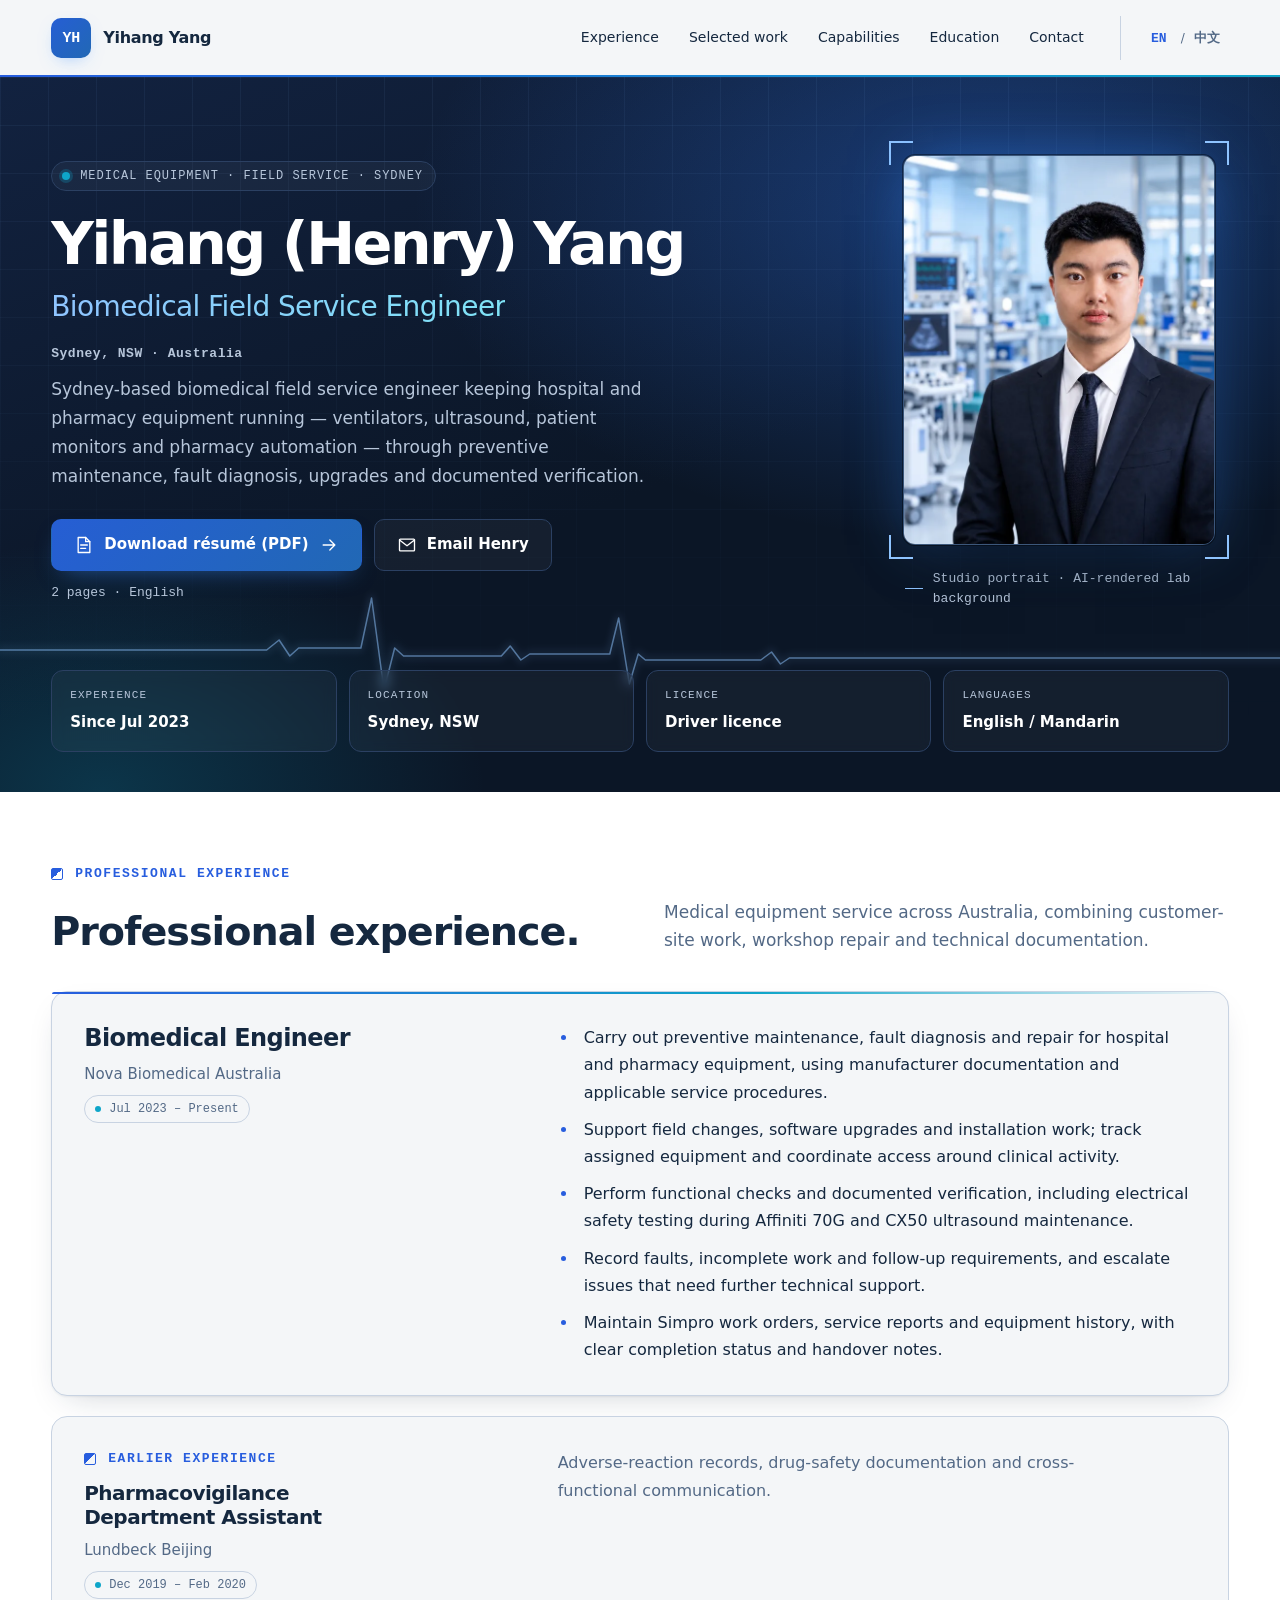
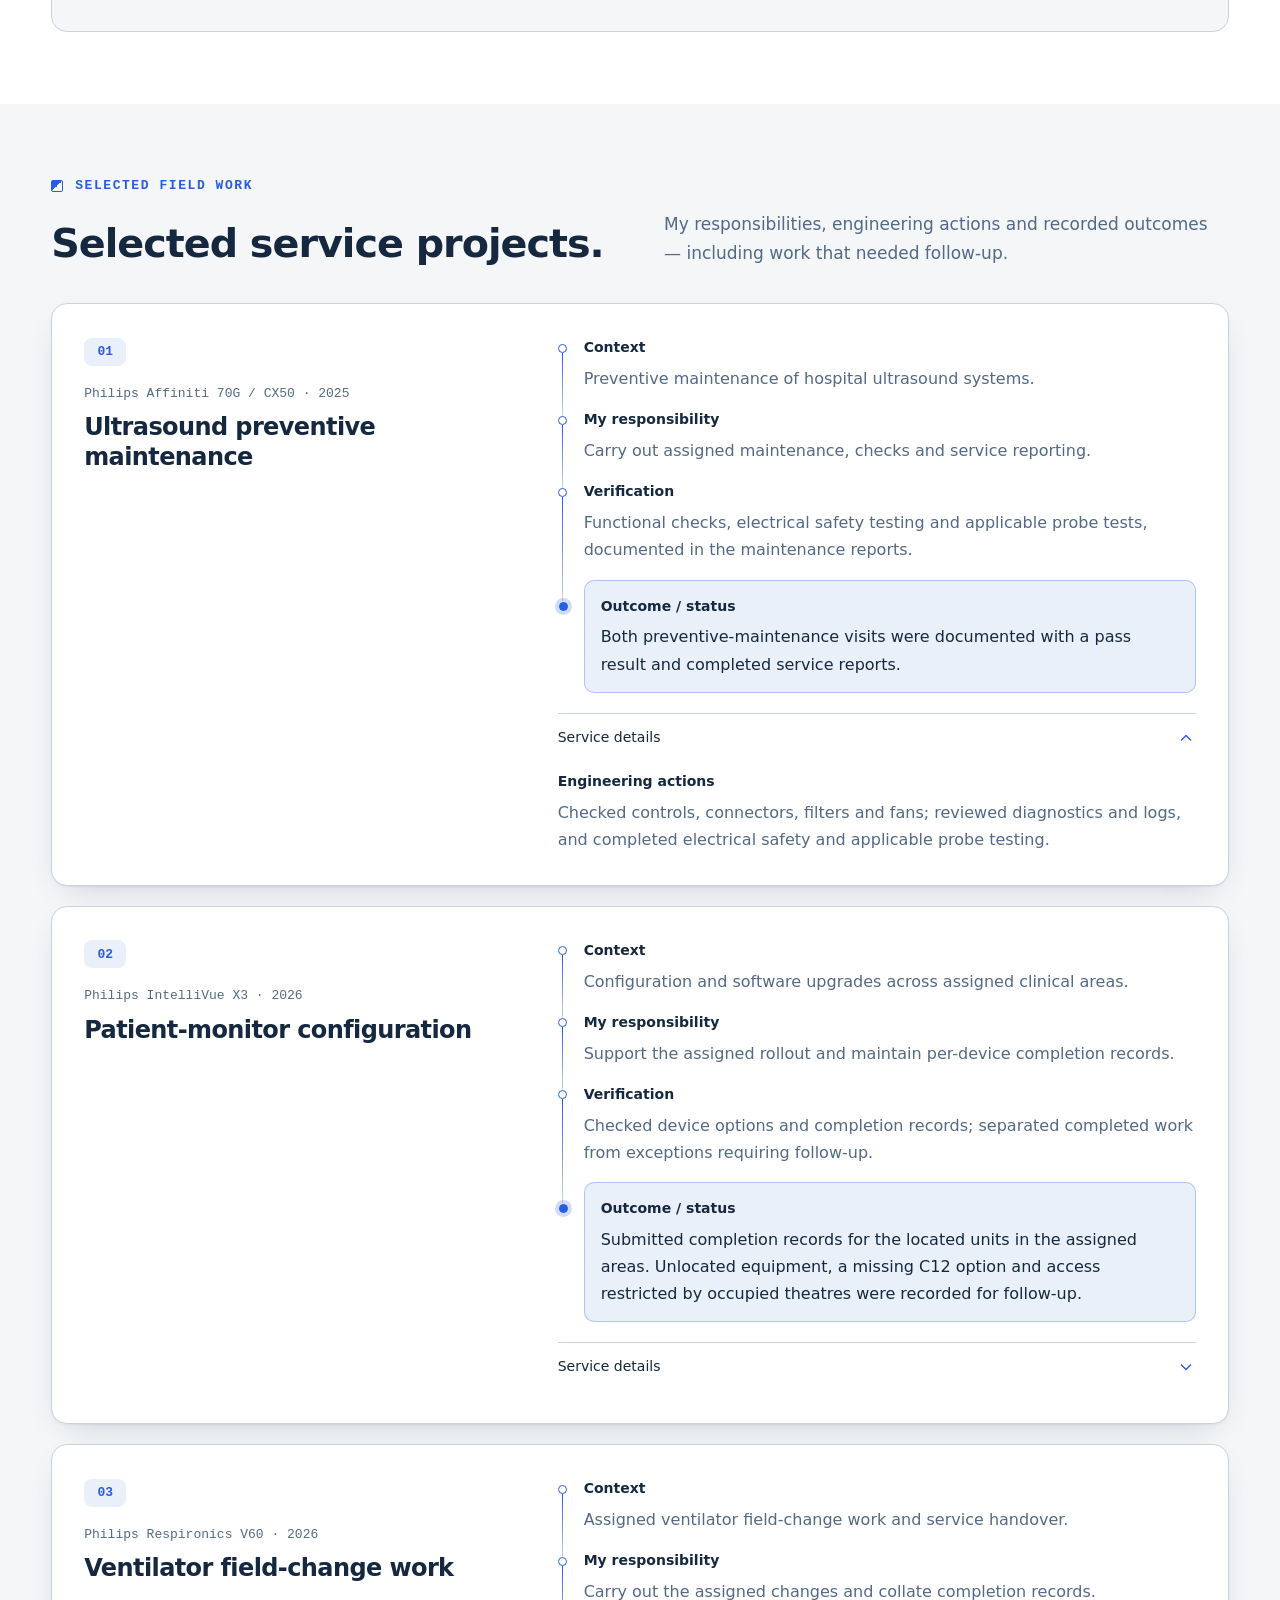
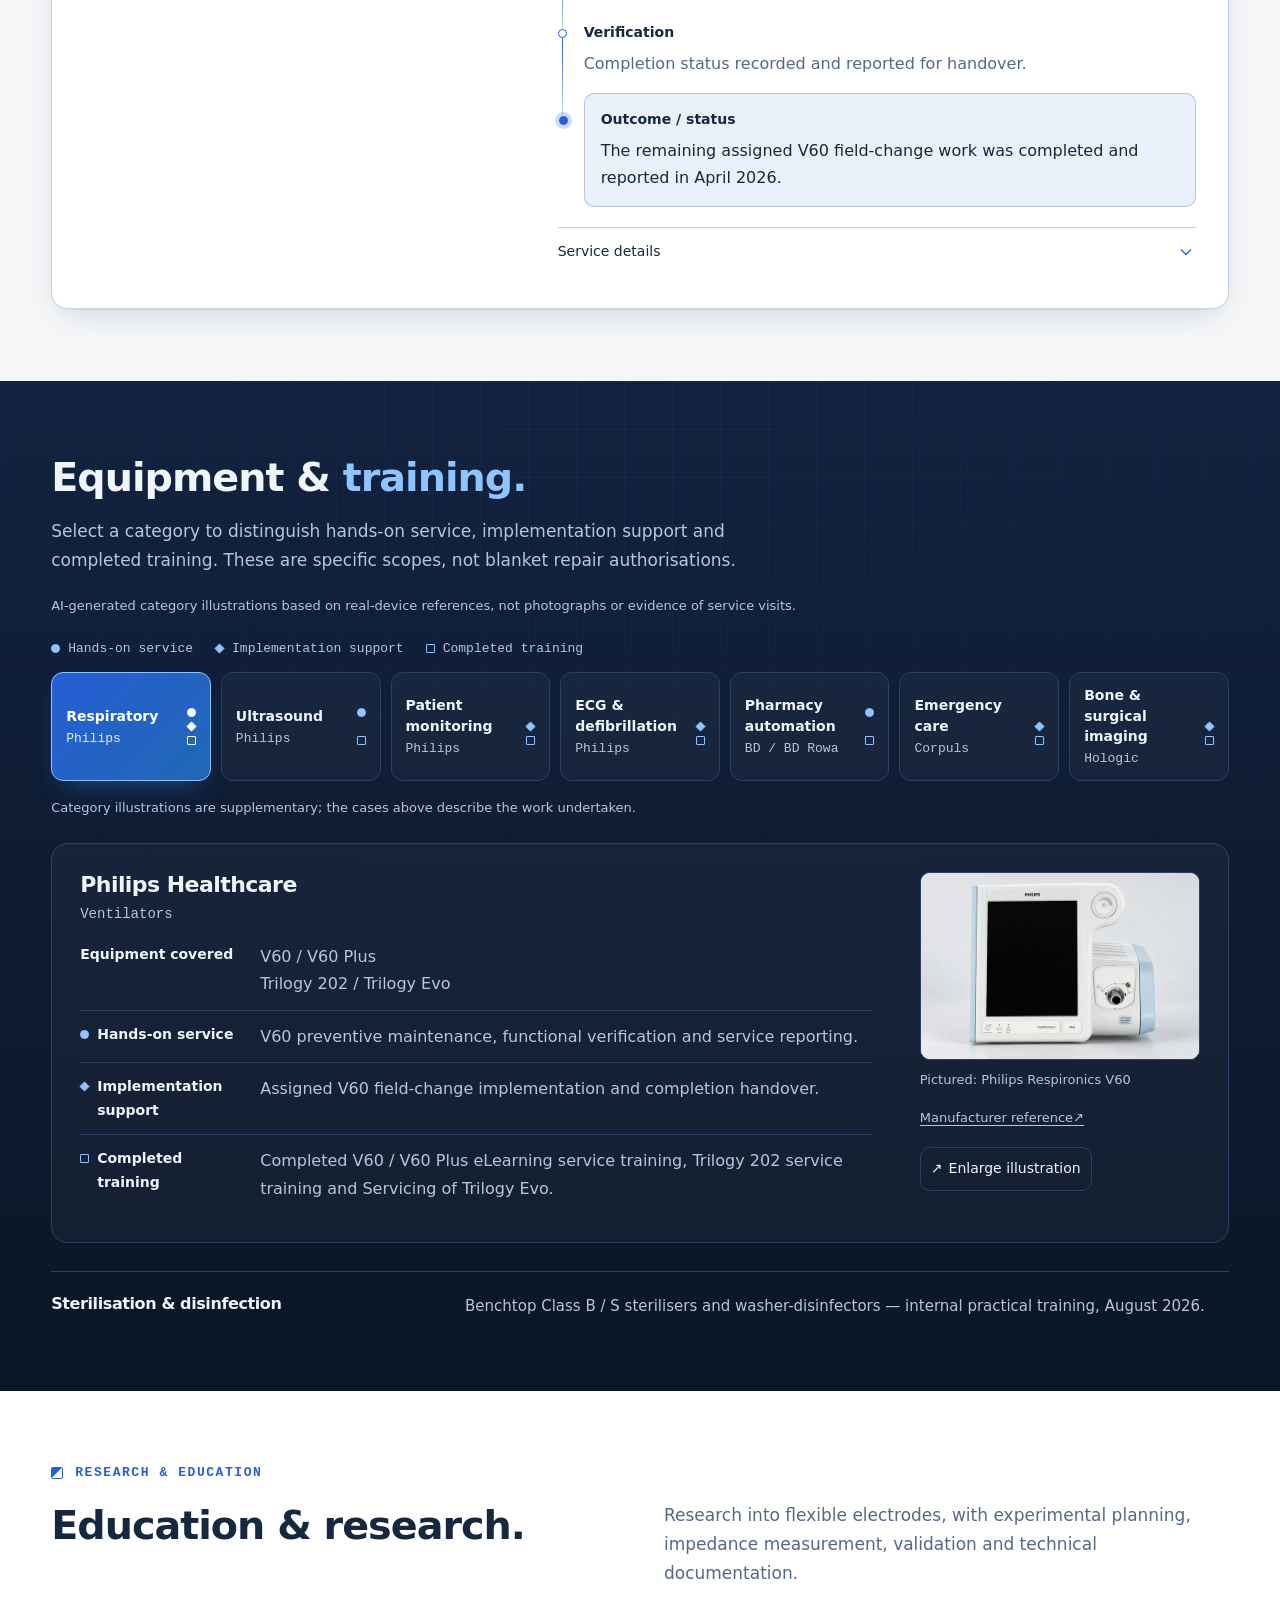
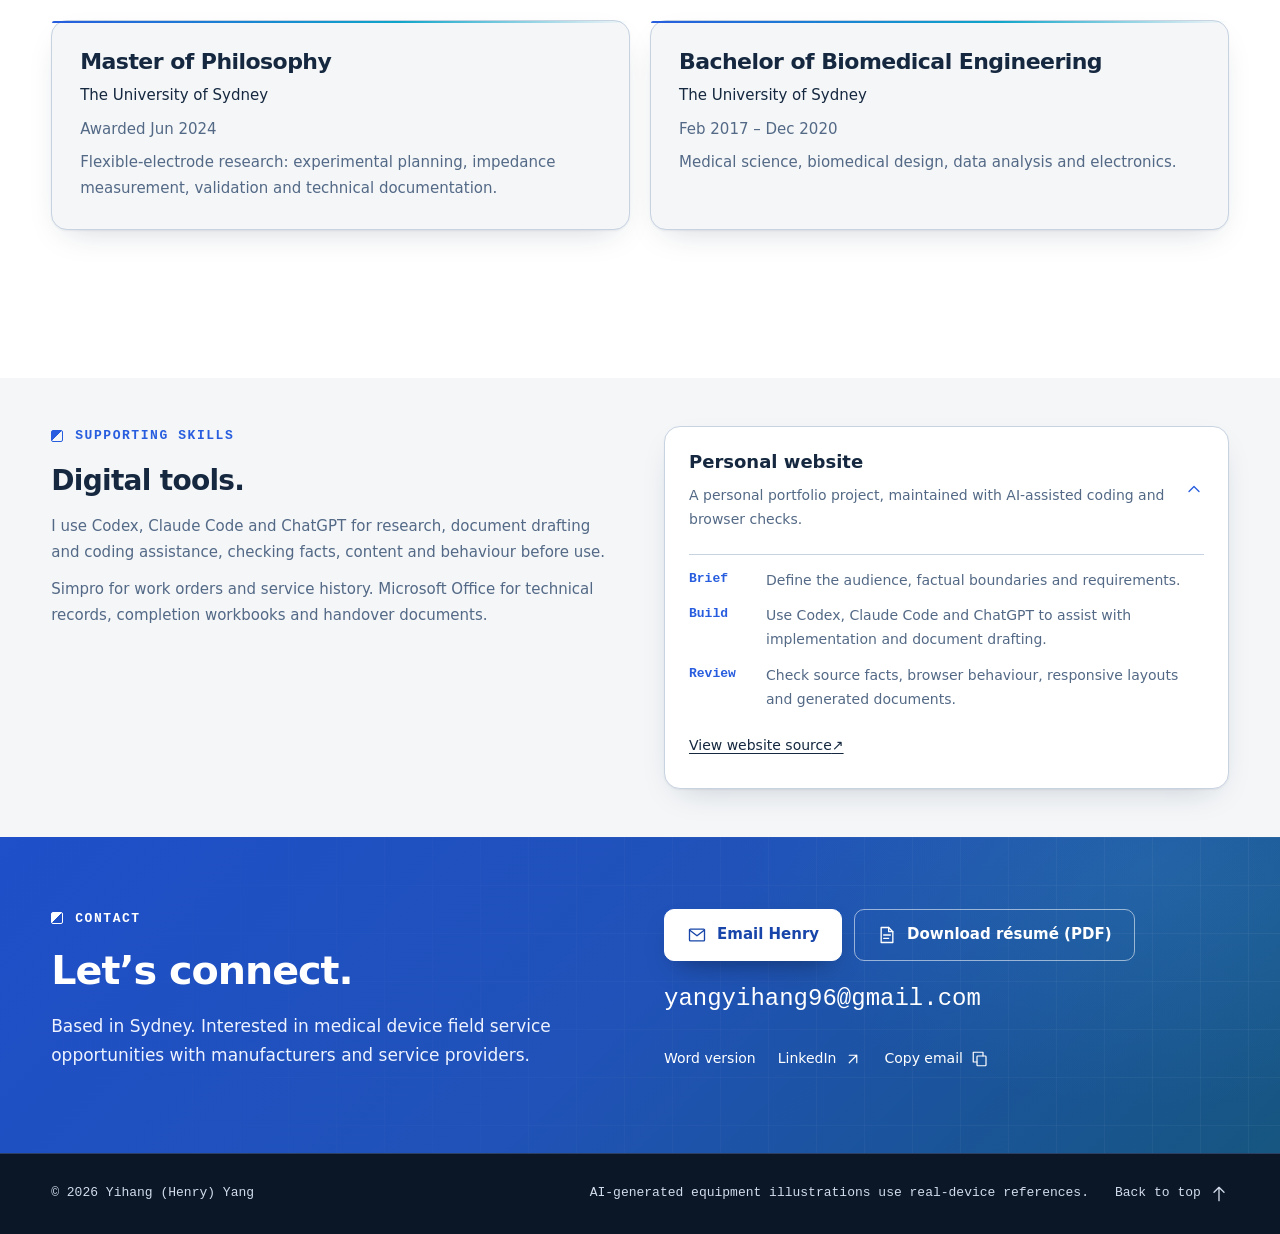
==== commit 6aa3718c: "Improve mobile readability and high-contrast accessibility" ====
--- a/index.html
+++ b/index.html
@@ -79,9 +79,9 @@
   ]
 }
     </script>
-    <script src="theme-init.js?v=portfolio-v23-20261012" integrity="sha384-1i3jTErOg4QQuD1xxvN5LwqWaoPwLPPMC9786uUVnEp7qYMAghSA/XSO4y+CdjpR" crossorigin="anonymous"></script>
-    <link rel="stylesheet" href="styles.css?v=portfolio-v23-20261012" integrity="sha384-rdCpQH5HEJD5LPmHN0iXg/BamZWi5nvcVzxWkHx3mRDmbf9zPj+cvf6rIQxpwuVo" crossorigin="anonymous">
-    <script defer src="script.js?v=portfolio-v23-20261012" integrity="sha384-AAFWxFdYR8+NTQEFtOIHEW16/KvxBOdWwmZhFviRPNk/8lWAURxjkeLzws9uZnsK" crossorigin="anonymous"></script>
+    <script src="theme-init.js?v=portfolio-v24-20261023" integrity="sha384-1i3jTErOg4QQuD1xxvN5LwqWaoPwLPPMC9786uUVnEp7qYMAghSA/XSO4y+CdjpR" crossorigin="anonymous"></script>
+    <link rel="stylesheet" href="styles.css?v=portfolio-v24-20261023" integrity="sha384-SYAyBB3yQAA1AAxL0Phy0e2Xoq7u1J3LG9zhUIke0zWEUXPA9boqSXy2Aa5z0kgy" crossorigin="anonymous">
+    <script defer src="script.js?v=portfolio-v24-20261023" integrity="sha384-AAFWxFdYR8+NTQEFtOIHEW16/KvxBOdWwmZhFviRPNk/8lWAURxjkeLzws9uZnsK" crossorigin="anonymous"></script>
   </head>
   <body id="top" class="studio-site">
     <a class="skip-link" href="#main-content"><span data-i18n="skip">Skip to content</span></a>
@@ -102,7 +102,7 @@
             <h1 id="hero-title"><span class="hero-name">Yihang (Henry) Yang</span><span class="hero-role" data-i18n="heroRole">Biomedical Field Service Engineer</span></h1>
             <p class="hero-location" data-i18n="heroLocation">Sydney, NSW · Australia</p>
             <p class="hero-subtitle" data-i18n="heroIntro">Sydney-based biomedical field service engineer keeping hospital and pharmacy equipment running — ventilators, ultrasound, patient monitors and pharmacy automation — through preventive maintenance, fault diagnosis, upgrades and documented verification.</p>
-            <div class="hero-actions"><a class="button primary resume-link" href="assets/Henry_Yang_Biomedical_Engineer_Resume.pdf?v=portfolio-v23-20261012" type="application/pdf" download><svg class="icon" viewBox="0 0 24 24" fill="none" stroke="currentColor" stroke-width="1.6" stroke-linecap="round" stroke-linejoin="round" aria-hidden="true"><path d="M14 3H5v18h14V8l-5-5Z"/><path d="M14 3v5h5M8 12h8m-8 4h6"/></svg><span data-i18n="download">Download résumé (PDF)</span><svg class="icon" viewBox="0 0 24 24" fill="none" stroke="currentColor" stroke-width="1.6" stroke-linecap="round" stroke-linejoin="round" aria-hidden="true"><path d="M5 12h14m-6-6 6 6-6 6"/></svg></a><a class="button secondary email-action" href="mailto:yangyihang96@gmail.com?subject=Biomedical%20field%20service%20opportunity"><svg class="icon" viewBox="0 0 24 24" fill="none" stroke="currentColor" stroke-width="1.6" stroke-linecap="round" stroke-linejoin="round" aria-hidden="true"><rect x="3" y="5" width="18" height="14" rx="1"/><path d="m3 6 9 7 9-7"/></svg><span data-i18n="email">Email Henry</span></a></div>
+            <div class="hero-actions"><a class="button primary resume-link" href="assets/Henry_Yang_Biomedical_Engineer_Resume.pdf?v=portfolio-v24-20261023" type="application/pdf" download><svg class="icon" viewBox="0 0 24 24" fill="none" stroke="currentColor" stroke-width="1.6" stroke-linecap="round" stroke-linejoin="round" aria-hidden="true"><path d="M14 3H5v18h14V8l-5-5Z"/><path d="M14 3v5h5M8 12h8m-8 4h6"/></svg><span data-i18n="download">Download résumé (PDF)</span><svg class="icon" viewBox="0 0 24 24" fill="none" stroke="currentColor" stroke-width="1.6" stroke-linecap="round" stroke-linejoin="round" aria-hidden="true"><path d="M5 12h14m-6-6 6 6-6 6"/></svg></a><a class="button secondary email-action" href="mailto:yangyihang96@gmail.com?subject=Biomedical%20field%20service%20opportunity"><svg class="icon" viewBox="0 0 24 24" fill="none" stroke="currentColor" stroke-width="1.6" stroke-linecap="round" stroke-linejoin="round" aria-hidden="true"><rect x="3" y="5" width="18" height="14" rx="1"/><path d="m3 6 9 7 9-7"/></svg><span data-i18n="email">Email Henry</span></a></div>
             <p class="resume-format"><span data-i18n="resumeFormat">2 pages · English</span></p>
           </div></div>
           <figure class="hero-art">
@@ -208,9 +208,9 @@
           <p class="section-label" data-i18n="contactLabel">Contact</p>
           <h2 id="contact-title" data-i18n="contactTitle">Let’s connect.</h2>
           <p class="section-intro" data-i18n="contactIntro">Based in Sydney. Interested in medical device field service opportunities with manufacturers and service providers.</p>
-        </div><div class="contact-actions"><div class="contact-action-buttons"><a class="button primary email-action" href="mailto:yangyihang96@gmail.com?subject=Biomedical%20field%20service%20opportunity"><svg class="icon" viewBox="0 0 24 24" fill="none" stroke="currentColor" stroke-width="1.6" stroke-linecap="round" stroke-linejoin="round" aria-hidden="true"><rect x="3" y="5" width="18" height="14" rx="1"/><path d="m3 6 9 7 9-7"/></svg><span data-i18n="email">Email Henry</span></a><a class="button secondary resume-link" href="assets/Henry_Yang_Biomedical_Engineer_Resume.pdf?v=portfolio-v23-20261012" type="application/pdf" download><svg class="icon" viewBox="0 0 24 24" fill="none" stroke="currentColor" stroke-width="1.6" stroke-linecap="round" stroke-linejoin="round" aria-hidden="true"><path d="M14 3H5v18h14V8l-5-5Z"/><path d="M14 3v5h5M8 12h8m-8 4h6"/></svg><span data-i18n="download">Download résumé (PDF)</span></a></div>
+        </div><div class="contact-actions"><div class="contact-action-buttons"><a class="button primary email-action" href="mailto:yangyihang96@gmail.com?subject=Biomedical%20field%20service%20opportunity"><svg class="icon" viewBox="0 0 24 24" fill="none" stroke="currentColor" stroke-width="1.6" stroke-linecap="round" stroke-linejoin="round" aria-hidden="true"><rect x="3" y="5" width="18" height="14" rx="1"/><path d="m3 6 9 7 9-7"/></svg><span data-i18n="email">Email Henry</span></a><a class="button secondary resume-link" href="assets/Henry_Yang_Biomedical_Engineer_Resume.pdf?v=portfolio-v24-20261023" type="application/pdf" download><svg class="icon" viewBox="0 0 24 24" fill="none" stroke="currentColor" stroke-width="1.6" stroke-linecap="round" stroke-linejoin="round" aria-hidden="true"><path d="M14 3H5v18h14V8l-5-5Z"/><path d="M14 3v5h5M8 12h8m-8 4h6"/></svg><span data-i18n="download">Download résumé (PDF)</span></a></div>
           <a class="contact-email" href="mailto:yangyihang96@gmail.com">yangyihang96@gmail.com</a>
-          <div class="contact-secondary"><a class="word-link" href="assets/Henry_Yang_Biomedical_Engineer_Resume.docx?v=portfolio-v23-20261012" type="application/vnd.openxmlformats-officedocument.wordprocessingml.document" download><span data-i18n="wordDownload">Word version</span></a><a href="https://au.linkedin.com/in/henry-yang-9644382bb" target="_blank" rel="noopener noreferrer">LinkedIn <svg class="icon" viewBox="0 0 24 24" fill="none" stroke="currentColor" stroke-width="1.6" stroke-linecap="round" stroke-linejoin="round" aria-hidden="true"><path d="M7 17 17 7M7 7h10v10"/></svg></a><button type="button" data-copy-email="yangyihang96@gmail.com"><span data-i18n="copyEmail">Copy email</span><svg class="icon" viewBox="0 0 24 24" fill="none" stroke="currentColor" stroke-width="1.6" stroke-linecap="round" stroke-linejoin="round" aria-hidden="true"><rect x="8" y="8" width="12" height="13" rx="1"/><path d="M16 8V3H3v13h5"/></svg></button><span class="visually-hidden" role="status" aria-live="polite" data-copy-status></span></div>
+          <div class="contact-secondary"><a class="word-link" href="assets/Henry_Yang_Biomedical_Engineer_Resume.docx?v=portfolio-v24-20261023" type="application/vnd.openxmlformats-officedocument.wordprocessingml.document" download><span data-i18n="wordDownload">Word version</span></a><a href="https://au.linkedin.com/in/henry-yang-9644382bb" target="_blank" rel="noopener noreferrer">LinkedIn <svg class="icon" viewBox="0 0 24 24" fill="none" stroke="currentColor" stroke-width="1.6" stroke-linecap="round" stroke-linejoin="round" aria-hidden="true"><path d="M7 17 17 7M7 7h10v10"/></svg></a><button type="button" data-copy-email="yangyihang96@gmail.com"><span data-i18n="copyEmail">Copy email</span><svg class="icon" viewBox="0 0 24 24" fill="none" stroke="currentColor" stroke-width="1.6" stroke-linecap="round" stroke-linejoin="round" aria-hidden="true"><rect x="8" y="8" width="12" height="13" rx="1"/><path d="M16 8V3H3v13h5"/></svg></button><span class="visually-hidden" role="status" aria-live="polite" data-copy-status></span></div>
 
         </div></div>
       </section>
--- a/styles.css
+++ b/styles.css
@@ -3,6 +3,7 @@
   color-scheme: light;
   --page: #f4f6f8; --surface: #fff; --ink: #15283f; --muted: #536986;
   --accent: #275dde; --accent-2: #0ea5c9; --line: #c8d3e2; --soft: #eaf0fa;
+  --action-fill: linear-gradient(135deg, #265ed4, #2168b5);
   --console: #0b1626; --console-2: #122240; --console-ink: #f0f5fc; --console-muted: #b7c6da; --console-line: #2b4062; --console-accent: #8fc4ff; --console-glow: rgb(55 140 255 / 55%);
   --grid: rgb(21 40 63 / 7%); --grid-dark: rgb(143 196 255 / 9%);
   --shadow: 0 1px 2px rgb(21 40 63 / 6%), 0 12px 32px -16px rgb(21 40 63 / 25%);
@@ -73,8 +74,8 @@
 /* 3. Header, navigation and reusable controls. */
 .site-header { position: sticky; top: 0; z-index: 20; background: color-mix(in srgb, var(--page) 86%, transparent); -webkit-backdrop-filter: blur(14px); backdrop-filter: blur(14px); border-bottom: 1px solid var(--line); }
 .header-inner { width: min(var(--content), calc(100% - var(--gutter) * 2)); margin-inline: auto; display: flex; align-items: center; gap: 24px; min-height: 76px; }
-.brand { display: inline-flex; align-items: center; gap: 12px; font-size: 1rem; font-weight: 600; letter-spacing: -.02em; white-space: nowrap; }
-.brand-mark { display: inline-grid; place-items: center; width: 40px; height: 40px; border-radius: 10px; background: linear-gradient(135deg, var(--accent), var(--accent-2)); color: #fff; font: 700 15px/1 var(--mono); letter-spacing: -.02em; box-shadow: 0 6px 18px -8px var(--console-glow); }
+.brand { display: inline-flex; align-items: center; gap: 12px; min-height: 44px; font-size: 1rem; font-weight: 600; letter-spacing: -.02em; white-space: nowrap; }
+.brand-mark { display: inline-grid; place-items: center; width: 40px; height: 40px; border-radius: 10px; background: var(--action-fill); color: #fff; font: 700 15px/1 var(--mono); letter-spacing: -.02em; box-shadow: 0 6px 18px -8px var(--console-glow); }
 .header-actions { margin-left: auto; }
 .site-nav { display: flex; align-items: center; gap: 6px; font-size: var(--text-small); font-weight: 500; }
 .site-nav a { display: inline-flex; align-items: center; justify-content: center; min-height: 44px; min-width: 44px; padding-inline: 12px; border-radius: 8px; transition: background .18s, color .18s; }
@@ -89,7 +90,7 @@
 .button > span { min-width: 0; }
 .button { display: inline-flex; justify-content: center; align-items: center; gap: 10px; min-height: 52px; padding: 13px 22px; border: 1px solid var(--line); border-radius: var(--control-radius); font-size: .9375rem; font-weight: 600; line-height: 1.4; transition: transform .18s, box-shadow .18s, border-color .18s, background .18s; }
 .button:hover { text-decoration: none; border-color: var(--accent); transform: translateY(-1px); }
-.button.primary { background: linear-gradient(135deg, #2a63e6, #1f8fd6); border-color: transparent; color: #fff; box-shadow: 0 10px 24px -12px var(--console-glow); }
+.button.primary { background: var(--action-fill); border-color: transparent; color: #fff; box-shadow: 0 10px 24px -12px var(--console-glow); }
 .button.primary:hover { box-shadow: 0 14px 30px -12px var(--console-glow); }
 .button.secondary { color: var(--ink); background: transparent; }
 .button.secondary:hover { background: var(--soft); }
@@ -198,7 +199,7 @@
 .platform-details dt:is([data-i18n="serviceContext"], [data-i18n="supportLabel"], [data-i18n="trainingLabel"]) { padding-left: 17px; text-indent: -17px; }
 .platform-details dt:is([data-i18n="serviceContext"], [data-i18n="supportLabel"], [data-i18n="trainingLabel"])::before { margin-right: 8px; text-indent: 0; }
 .platform-tabs button:hover { background: var(--soft); border-color: var(--accent); }
-.platform-tabs button[aria-selected="true"] { background: linear-gradient(135deg, #2a63e6, #1f8fd6); border-color: var(--console-accent); color: #fff; box-shadow: 0 12px 28px -14px var(--console-glow); }
+.platform-tabs button[aria-selected="true"] { background: var(--action-fill); border-color: var(--console-accent); color: #fff; box-shadow: 0 12px 28px -14px var(--console-glow); }
 .platform-tabs button[aria-selected="true"] small { color: #e3efff; }
 .platform-hint { margin-block: 16px 24px; }
 .platform-panels { padding: 28px; border: 1px solid var(--line); border-radius: var(--card-radius); background: rgb(255 255 255 / 3%); }
@@ -258,7 +259,7 @@
 .project-body dt { font: 600 var(--text-caption)/1.6 var(--mono); color: var(--accent); }
 .project-body dd { color: var(--muted); }
 .project-source { display: inline-flex; align-items: center; min-height: 44px; text-decoration: underline; }
-.contact-section { position: relative; isolation: isolate; background: radial-gradient(700px 400px at 90% 10%, rgb(95 211 236 / 35%), transparent 60%), linear-gradient(135deg, #1f4fc9, #2257d3 50%, #1b8ac4); color: #fff; --ink: #fff; --accent: #fff; --muted: #eef3ff; --line: #a9c1ff; --soft: rgb(255 255 255 / 12%); }
+.contact-section { position: relative; isolation: isolate; background: radial-gradient(700px 400px at 90% 10%, rgb(95 211 236 / 12%), transparent 60%), linear-gradient(135deg, #1f4fc9, #2052b8 50%, #165680); color: #fff; --ink: #fff; --accent: #fff; --muted: #eef3ff; --line: #a9c1ff; --soft: rgb(255 255 255 / 12%); }
 .contact-section::before { content: ""; position: absolute; inset: 0; z-index: -1; background: linear-gradient(rgb(255 255 255 / 8%) 1px, transparent 1px), linear-gradient(90deg, rgb(255 255 255 / 8%) 1px, transparent 1px); background-size: 48px 48px; mask-image: linear-gradient(90deg, transparent, rgb(0 0 0 / 60%)); -webkit-mask-image: linear-gradient(90deg, transparent, rgb(0 0 0 / 60%)); }
 .contact-layout { display: grid; grid-template-columns: 1fr 1fr; gap: 48px; align-items: start; }
 .contact-section .section-intro { margin-top: 18px; }
@@ -310,7 +311,7 @@
   .section-pad { padding-block: 48px; }
   .section-intro { font-size: 16px; }
   .hero-stage { display: flex; flex-direction: column; align-items: stretch; gap: 24px; padding-block: 36px 28px; }
-  .hero-trace { bottom: auto; top: 220px; height: 80px; opacity: .3; }
+  .hero-trace { display: none; }
   .hero-eyebrow { margin-bottom: 16px; font-size: 11px; letter-spacing: .05em; padding-inline: 10px; }
   .hero-name { font-size: clamp(2.125rem, 9vw, 2.5rem); margin-bottom: 12px; }
   .hero-role { font-size: clamp(1.25rem, 5.6vw, 1.5rem); max-width: 28ch; }
@@ -380,6 +381,13 @@
   html { scroll-behavior: auto; }
   *, *::before, *::after { animation: none !important; transition: none !important; }
 }
+@media (forced-colors: active) {
+  .hero-trace { display: none; }
+  .hero-role { background: none; -webkit-text-fill-color: currentColor; }
+  .menu-toggle span { background: none; border-top: 2px solid ButtonText; }
+  .platform-tabs button[aria-selected="true"] { outline: 2px solid Highlight; outline-offset: -4px; }
+  .platform-tabs button:focus-visible { outline: 3px solid Highlight; outline-offset: 4px; }
+}
 @media print {
   :root, :root[data-theme="dark"] { color-scheme: light; --page: #fff; --surface: #fff; --ink: #15283f; --muted: #43546b; --accent: #1745a9; --line: #aab8c8; --soft: #eef3fa; --shadow: none; }
   body { background: #fff; color: #15283f; font-size: 11pt; }
